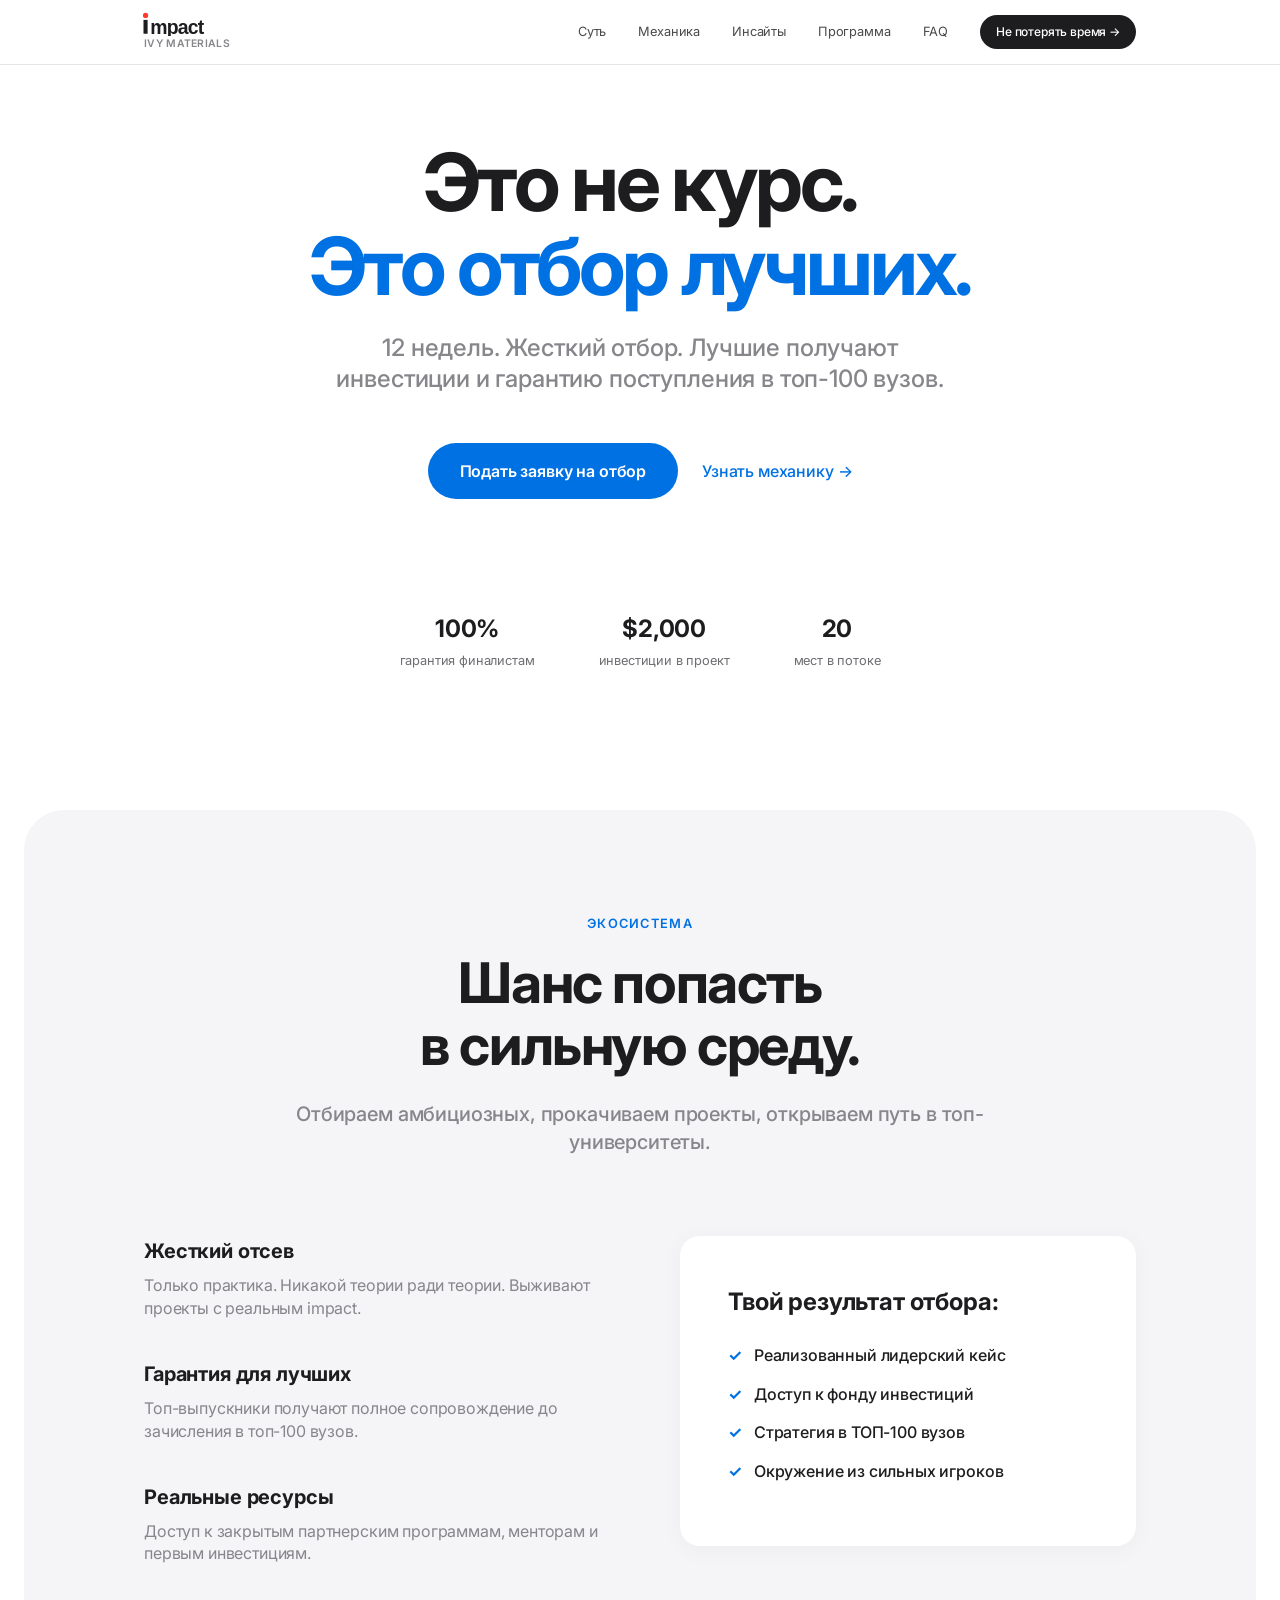
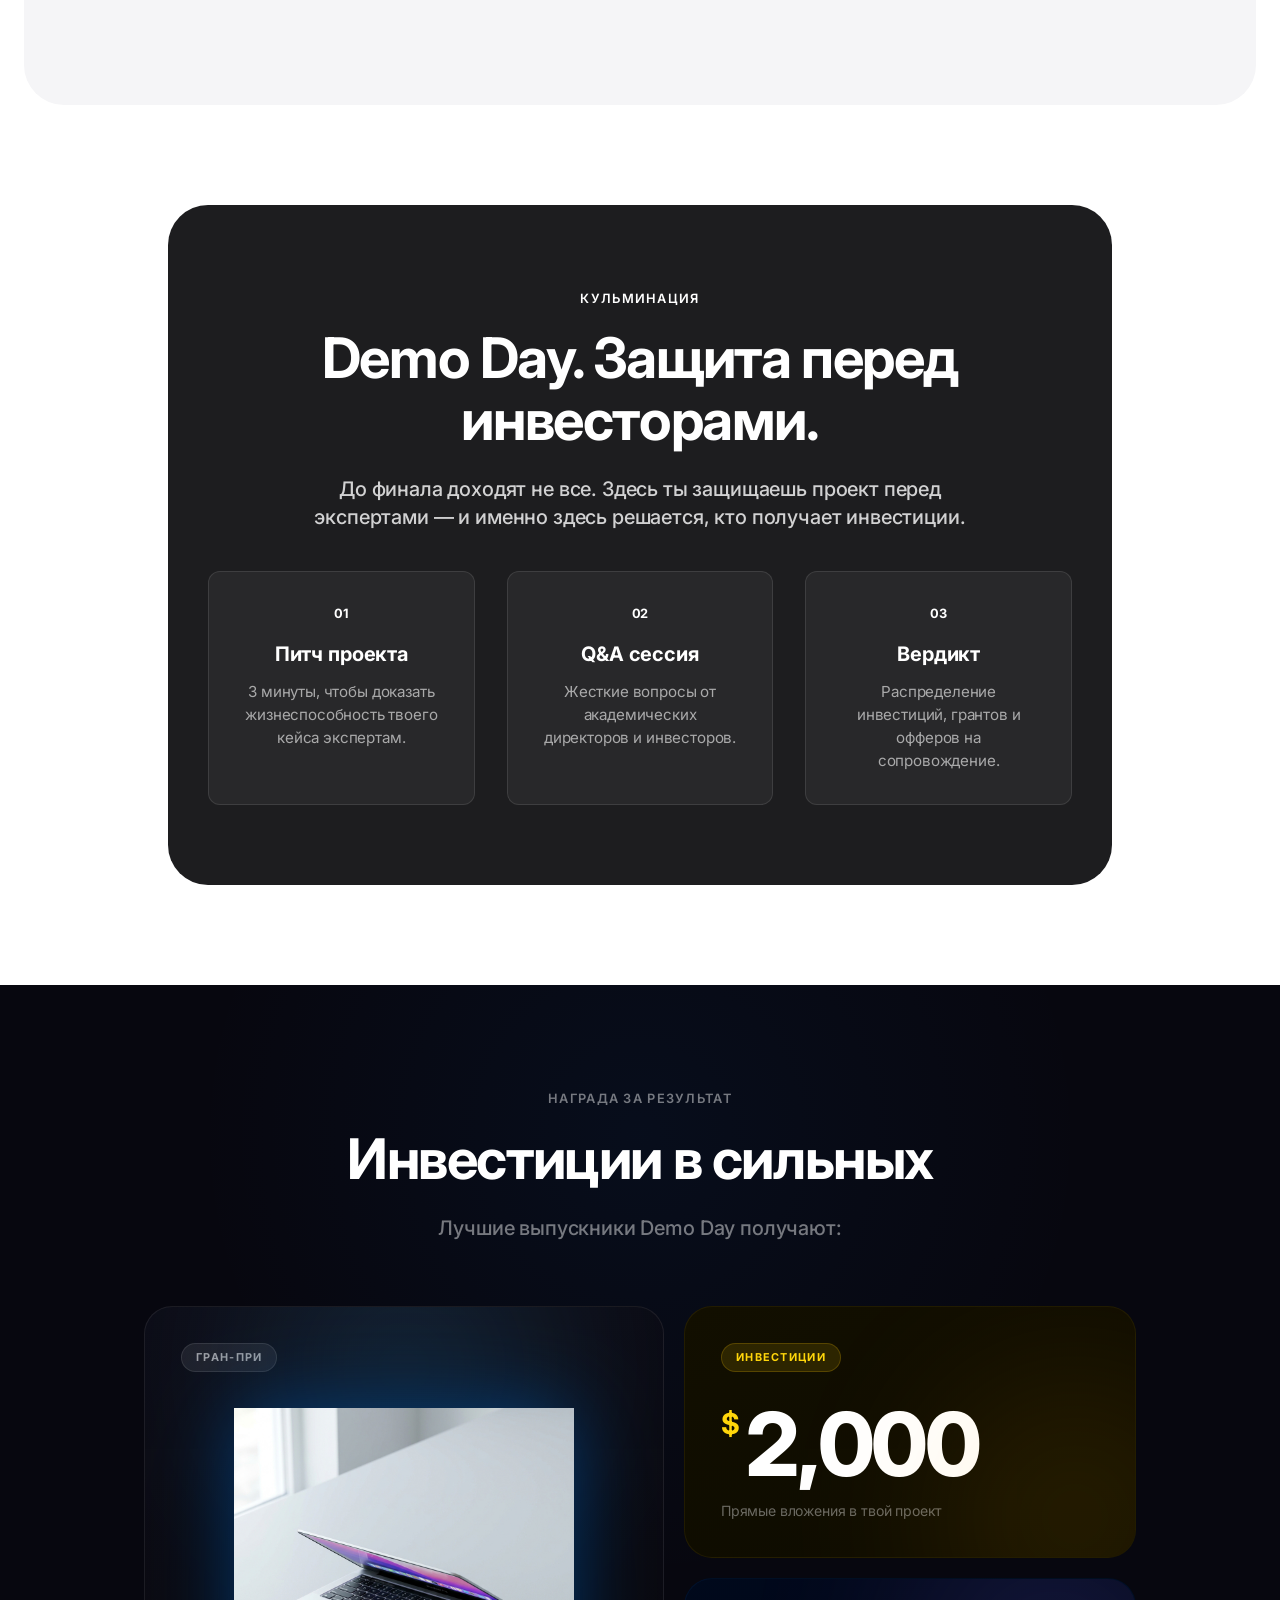
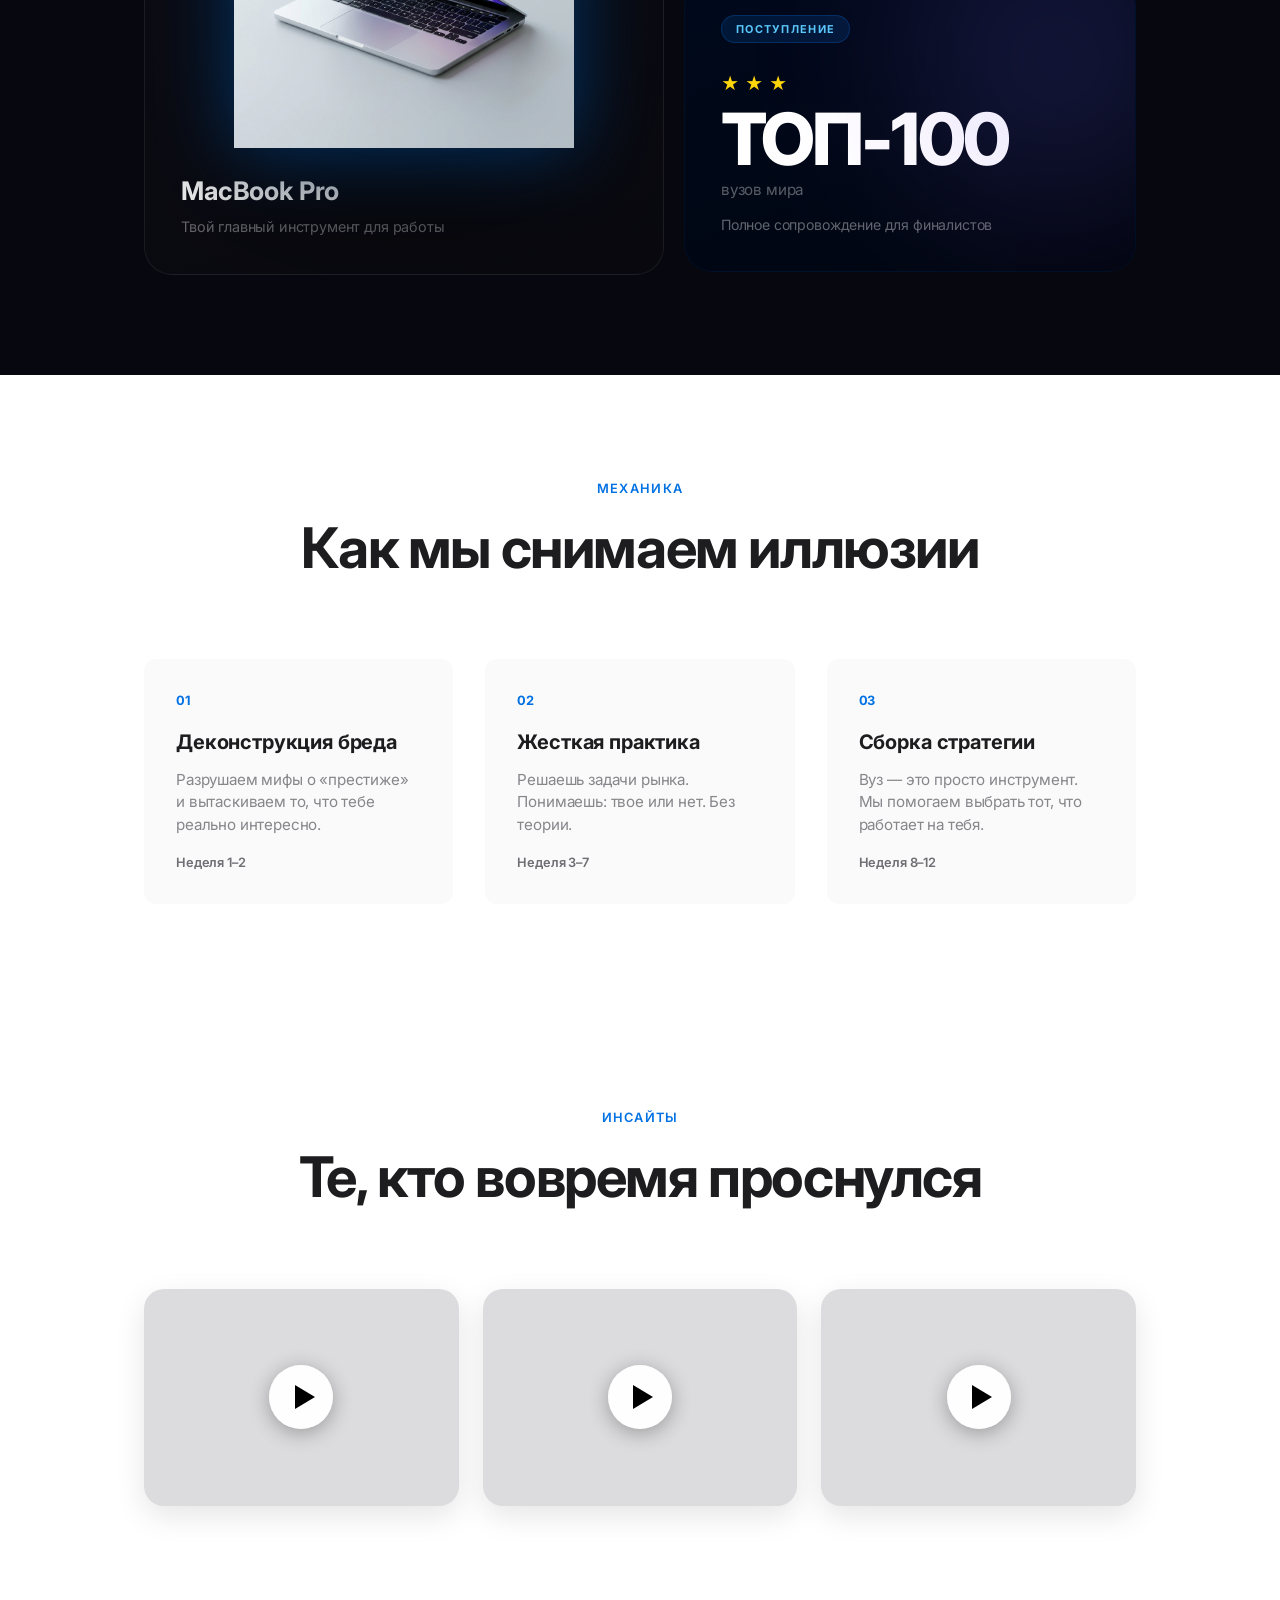
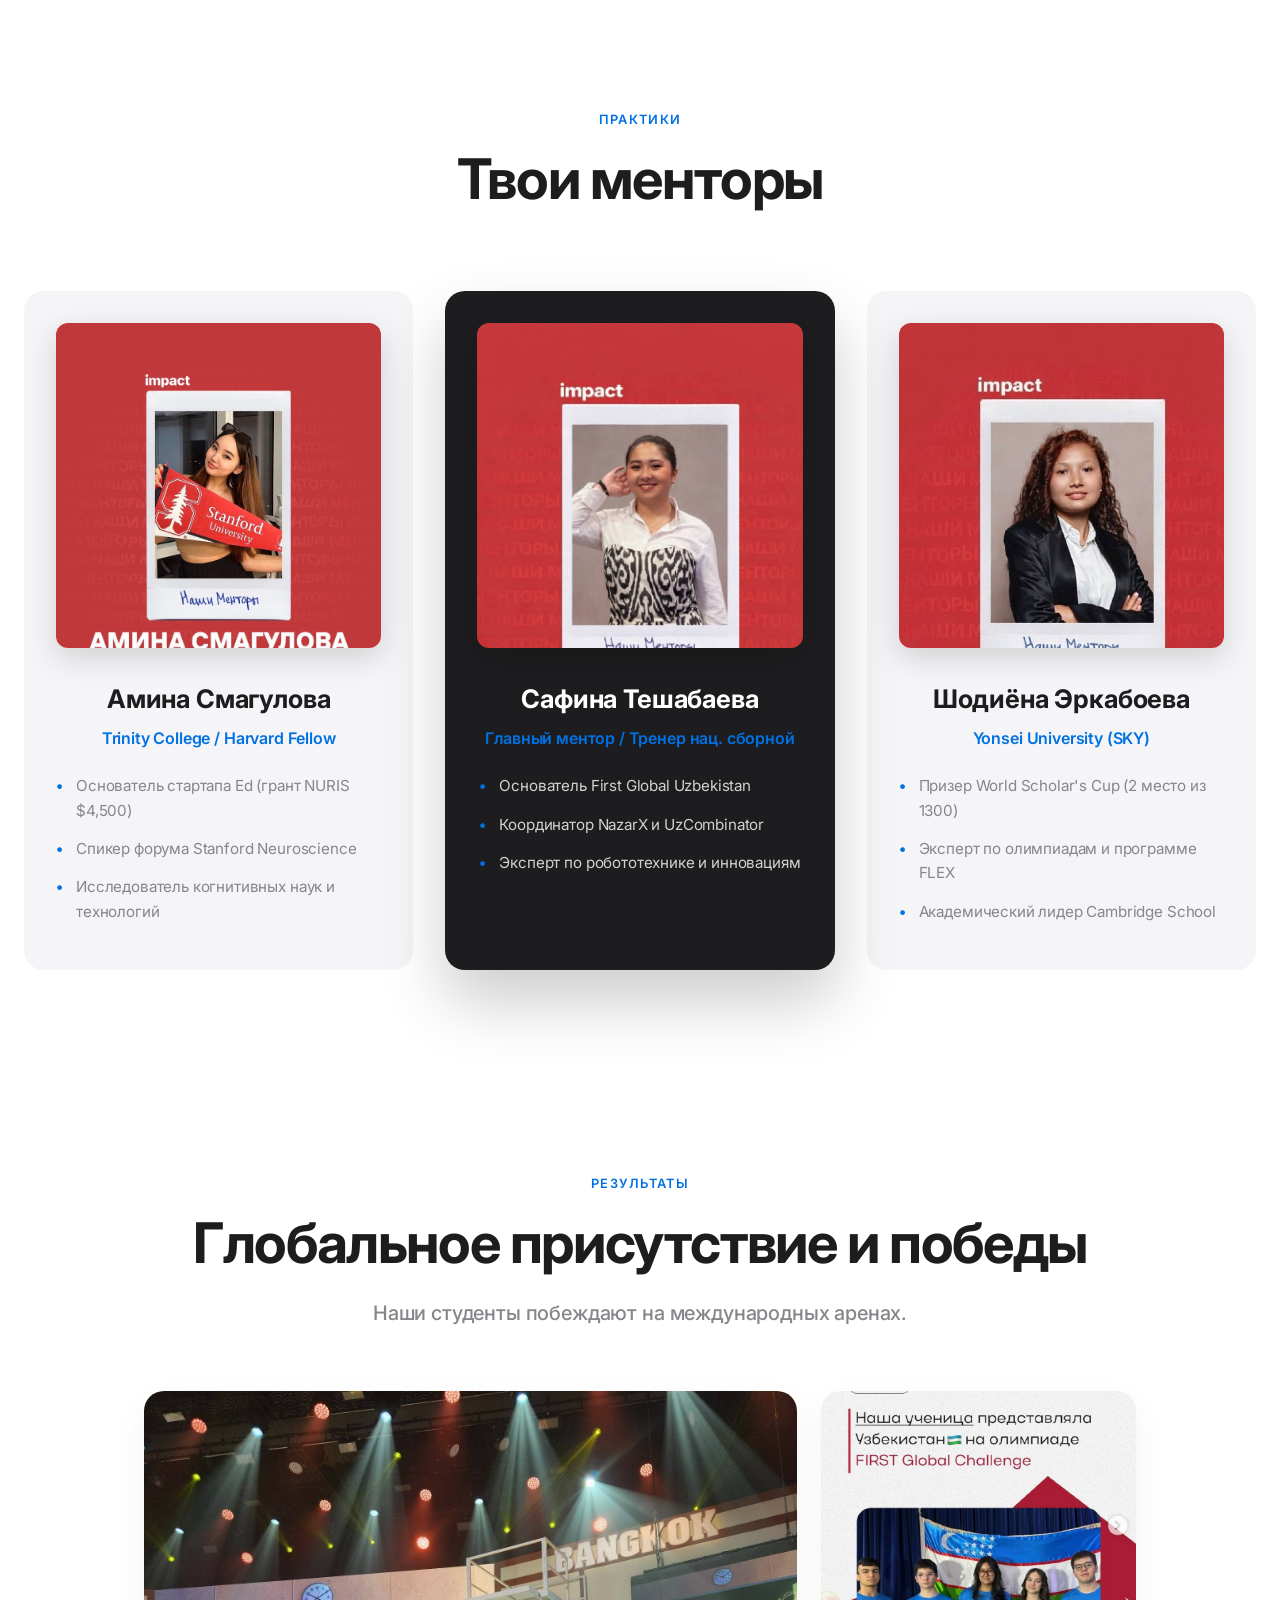
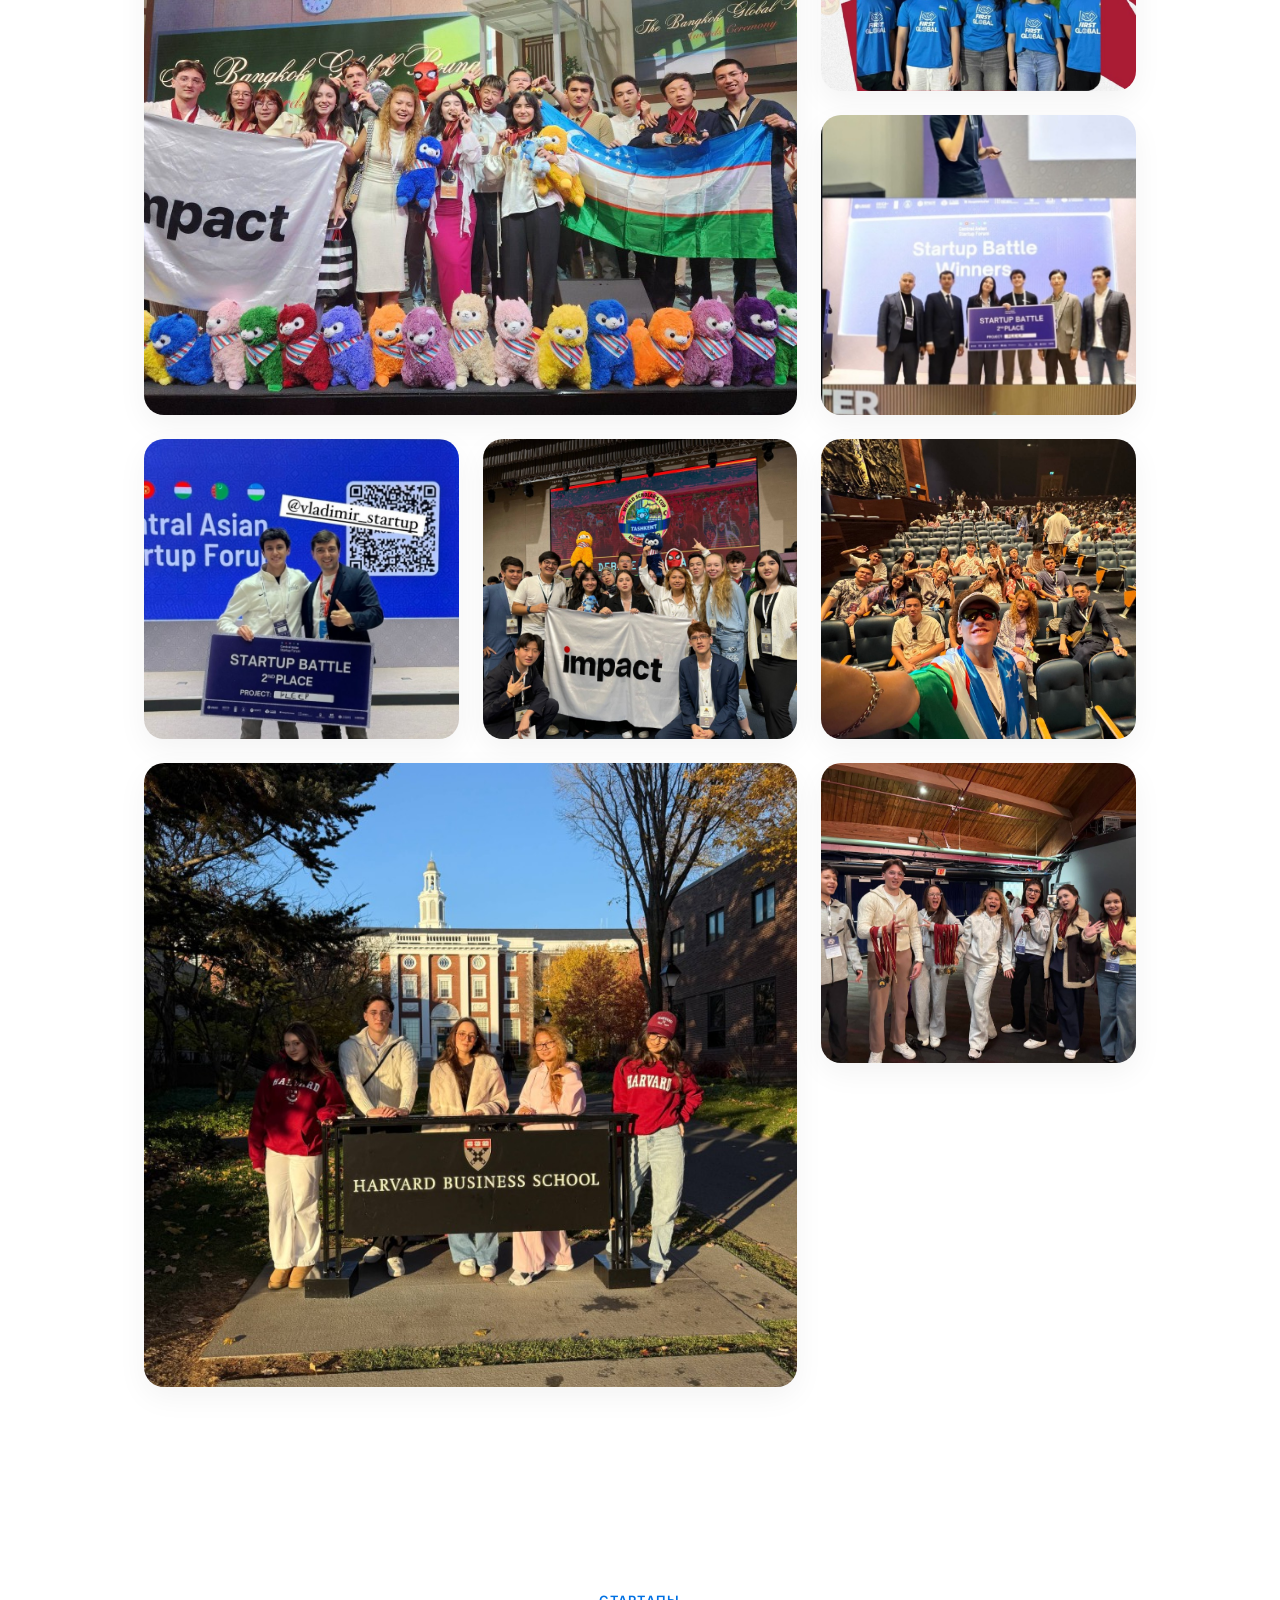
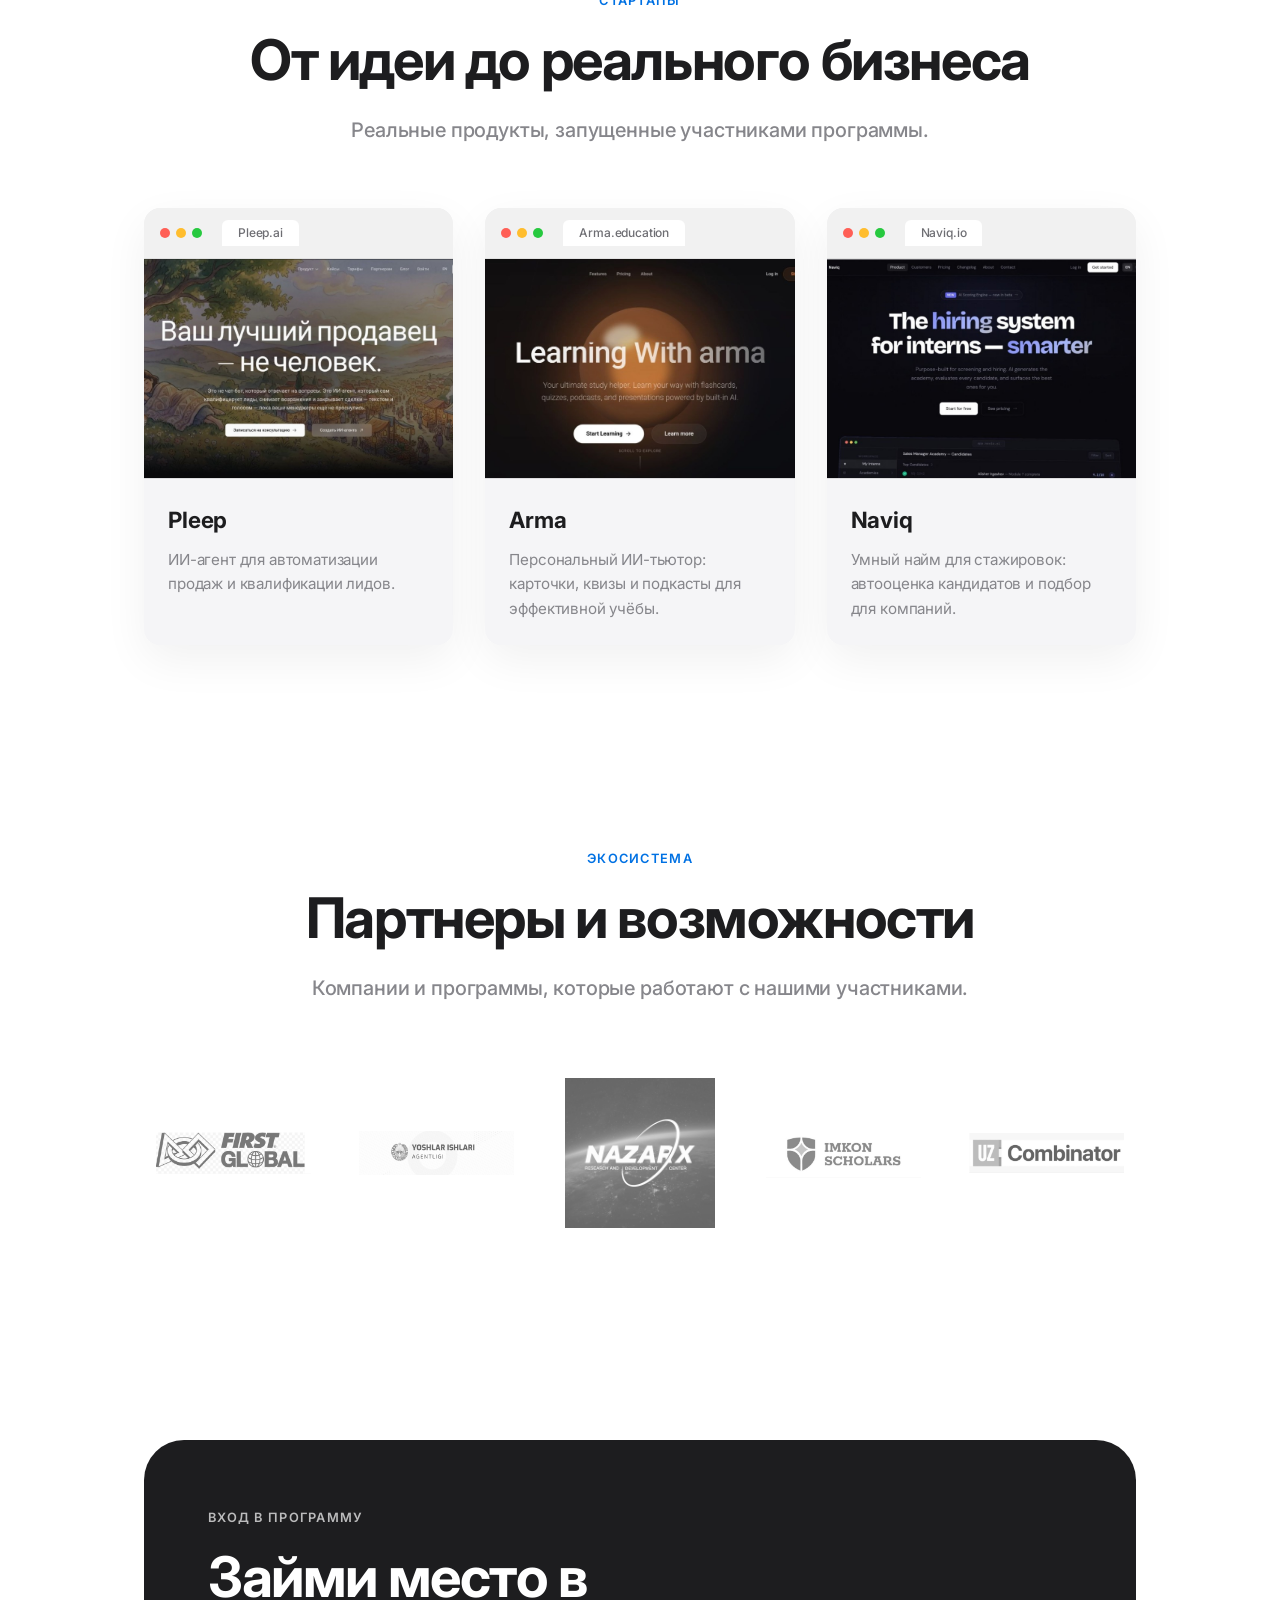
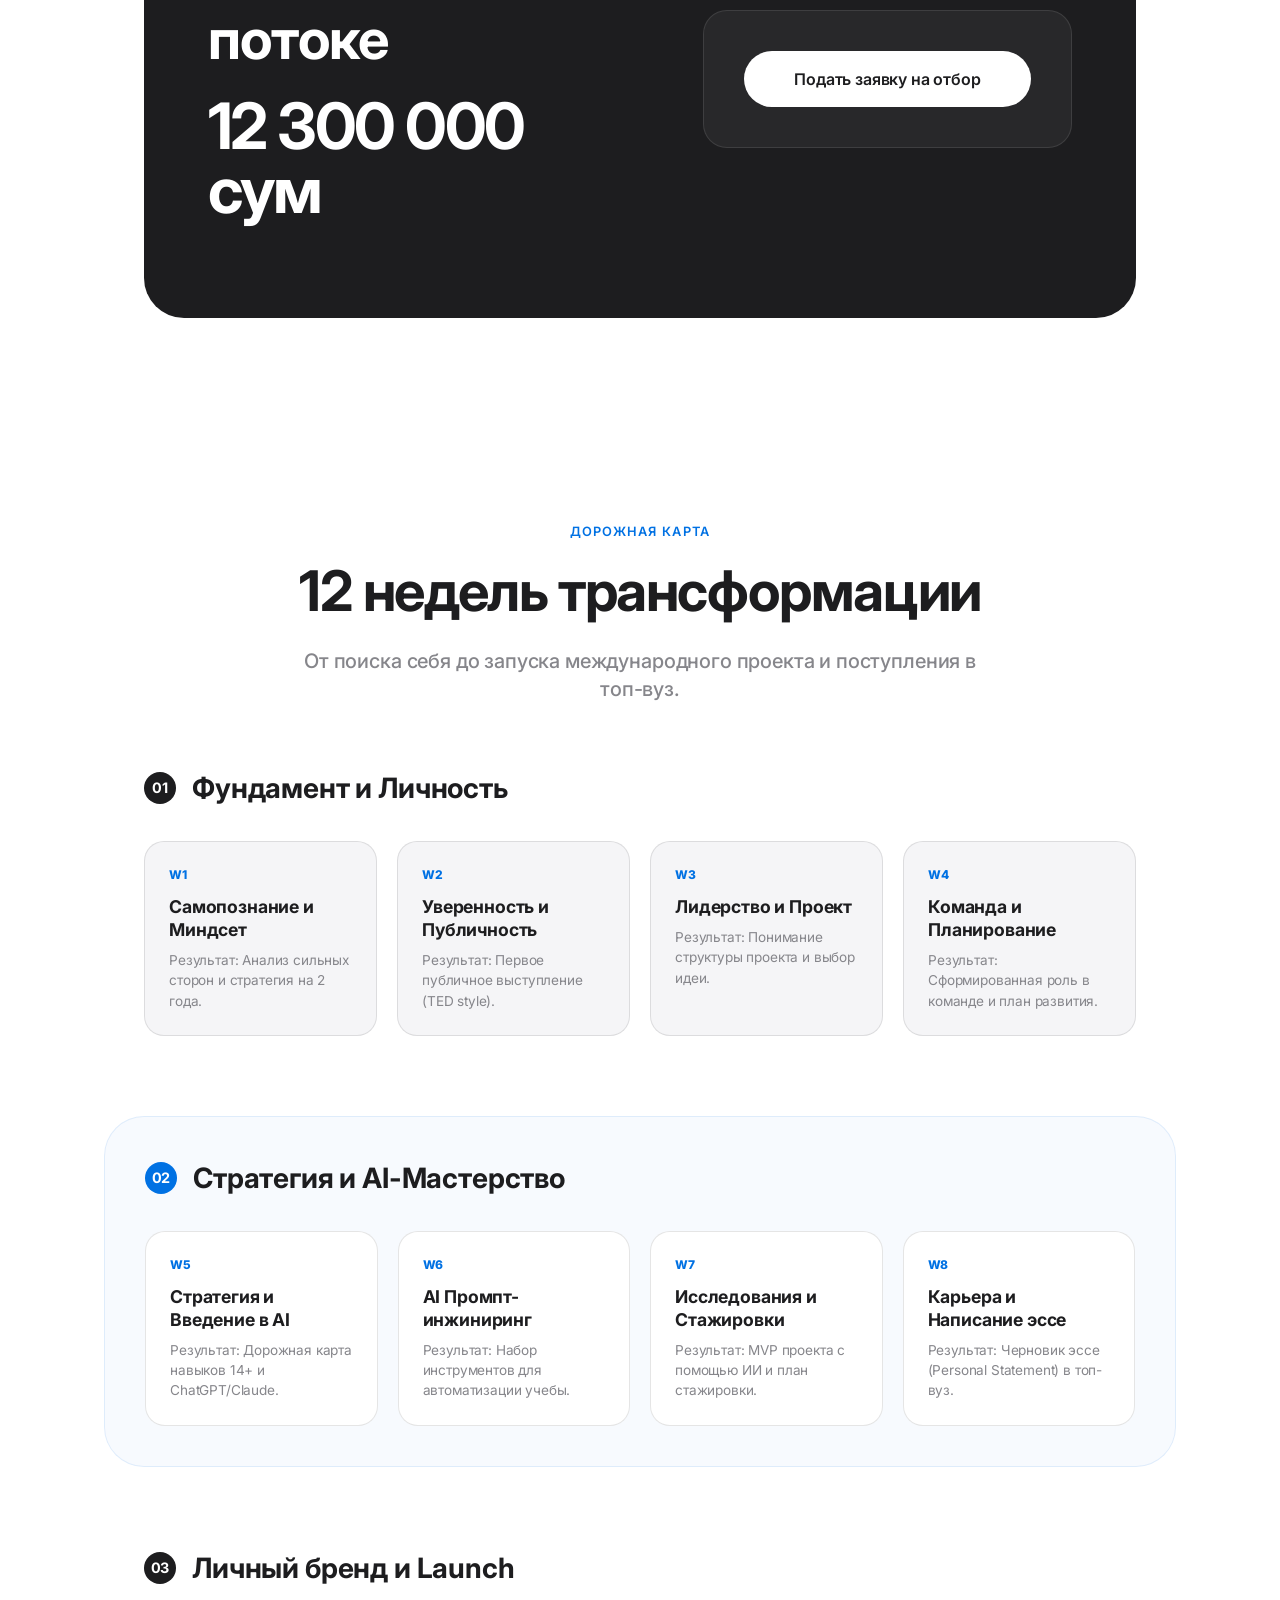
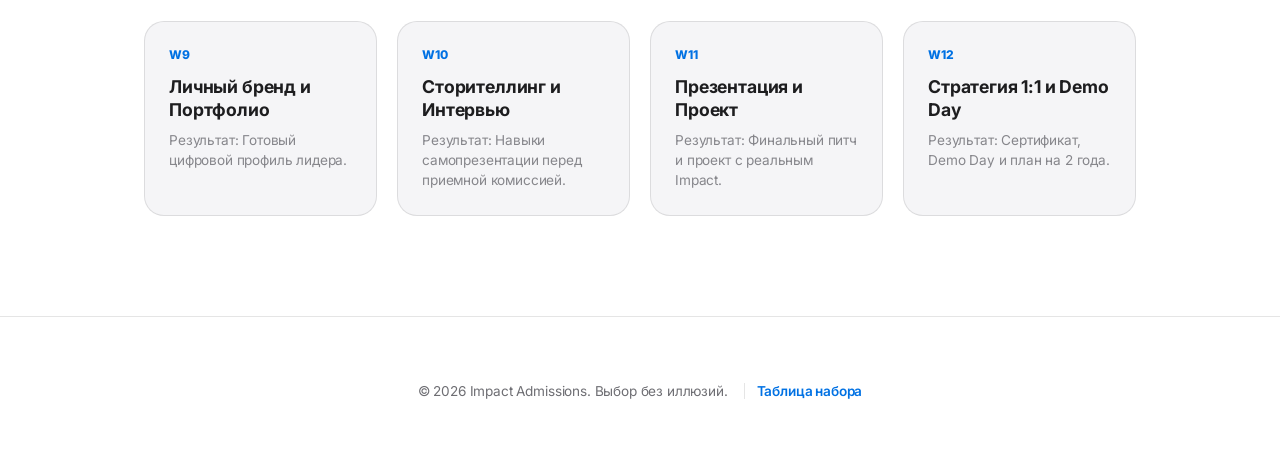
==== ivy-materials/index.html @ 3e3fb6e5 "Update index.html" ====
<!DOCTYPE html>
<html lang="ru">
<head>
  <meta charset="UTF-8" />
  <meta name="viewport" content="width=device-width, initial-scale=1.0" />

  <!-- SEO -->
  <title>Ivy Materials — Хватит терять 4 года жизни на обучение вслепую</title>
  <meta name="description" content="Система для подростков. Реальная рутина профессий, практика и навыки выживания в мире с AI. Не совершай фатальную ошибку при поступлении." />
  <meta name="keywords" content="выбор профессии, профориентация, AI для подростков, осознанность" />

  <!-- Open Graph -->
  <meta property="og:title" content="Ivy Materials — Хватит терять 4 года жизни" />
  <meta property="og:description" content="4 года впустую на нелюбимом факультете или 12 недель, чтобы протрезветь?" />
  <meta property="og:type" content="website" />

  <!-- Fonts -->
  <link rel="preconnect" href="https://fonts.googleapis.com" />
  <link rel="preconnect" href="https://fonts.gstatic.com" crossorigin />
  <link href="https://fonts.googleapis.com/css2?family=Inter:wght@300;400;500;600;700;800;900&display=swap" rel="stylesheet" />

  <!-- Styles -->
  <link rel="stylesheet" href="styles.css" />
</head>
<body>

  <!-- NAVBAR -->
  <header class="navbar" id="navbar">
    <div class="container">
      <a href="#hero" class="nav-logo" id="nav-logo">
        <div class="logo-wrapper">
          <img src="logo.svg" alt="Impact Logo" class="logo-img">
          <span class="logo-subtext">Ivy Materials</span>
        </div>
      </a>

      <nav class="nav-links" id="nav-links">
        <a href="#solution">Суть</a>
        <a href="#process">Механика</a>
        <a href="#cases">Инсайты</a>
        <a href="#program">Программа</a>
        <a href="#faq">FAQ</a>
        <a href="#offer" class="nav-cta" id="nav-cta-btn">Не потерять время →</a>
      </nav>

      <button class="nav-hamburger" id="nav-hamburger" aria-label="Меню">
        <span></span>
        <span></span>
        <span></span>
      </button>
    </div>
  </header>

  <main id="main-content">

    <!-- HERO -->
    <section class="hero section" id="hero">
      <div class="container">
        <div class="hero-content">

          <div class="hero-presale-badge presale-only reveal" id="hero-presale-badge">
            Pre-sale открыт до 25 апреля
          </div>

          <h1 class="hero-title reveal reveal-delay-1">
            Это не курс.<br>
            <span class="text-accent">Это отбор лучших.</span>
          </h1>

          <p class="hero-subtitle reveal reveal-delay-2">
            12 недель. Жесткий отбор. Лучшие получают инвестиции и гарантию поступления в топ-100 вузов.
          </p>

          <div class="hero-timer presale-only reveal reveal-delay-3" id="hero-timer">
            <div class="timer" id="countdown-hero">
              <div class="timer-unit">
                <span class="timer-value" id="hero-days">00</span>
                <span class="timer-label">Дней</span>
              </div>
              <div class="timer-unit">
                <span class="timer-value" id="hero-hours">00</span>
                <span class="timer-label">Часов</span>
              </div>
              <div class="timer-unit">
                <span class="timer-value" id="hero-minutes">00</span>
                <span class="timer-label">Минут</span>
              </div>
              <div class="timer-unit">
                <span class="timer-value" id="hero-seconds">00</span>
                <span class="timer-label">Секунд</span>
              </div>
            </div>
          </div>

          <div class="hero-cta-group reveal reveal-delay-4">
            <a href="#offer" class="btn-primary" id="hero-cta-primary">
              Подать заявку на отбор
            </a>
            <a href="#process" class="btn-secondary" id="hero-cta-secondary">
              Узнать механику →
            </a>
          </div>

          <div class="hero-stats reveal reveal-delay-5">
            <div class="hero-stat">
              <div class="hero-stat-value">100%</div>
              <div class="hero-stat-label">гарантия финалистам</div>
            </div>
            <div class="hero-stat">
              <div class="hero-stat-value">$2,000</div>
              <div class="hero-stat-label">инвестиции в проект</div>
            </div>
            <div class="hero-stat">
              <div class="hero-stat-value">20</div>
              <div class="hero-stat-label">мест в потоке</div>
            </div>
          </div>

        </div>
      </div>
    </section>

    <!-- SOLUTION -->
    <section class="solution section" id="solution">
      <div class="container">
        <div class="text-center reveal">
          <div class="section-badge">Экосистема</div>
          <h2 class="section-title">
            Шанс попасть<br>в сильную среду.
          </h2>
          <p class="section-subtitle centered">
            Отбираем амбициозных, прокачиваем проекты, открываем путь в топ-университеты.
          </p>
        </div>

        <div class="solution-grid">
          <div class="solution-features">
            <div class="solution-feature reveal reveal-delay-1">
              <h4>Жесткий отсев</h4>
              <p>Только практика. Никакой теории ради теории. Выживают проекты с реальным impact.</p>
            </div>
            <div class="solution-feature reveal reveal-delay-2">
              <h4>Гарантия для лучших</h4>
              <p>Топ-выпускники получают полное сопровождение до зачисления в топ-100 вузов.</p>
            </div>
            <div class="solution-feature reveal reveal-delay-3">
              <h4>Реальные ресурсы</h4>
              <p>Доступ к закрытым партнерским программам, менторам и первым инвестициям.</p>
            </div>
          </div>

          <div class="solution-visual reveal">
            <div class="solution-card">
              <h3>Твой результат отбора:</h3>
              <ul class="solution-checklist">
                <li><span class="check-icon">✓</span> Реализованный лидерский кейс</li>
                <li><span class="check-icon">✓</span> Доступ к фонду инвестиций</li>
                <li><span class="check-icon">✓</span> Стратегия в ТОП-100 вузов</li>
                <li><span class="check-icon">✓</span> Окружение из сильных игроков</li>
              </ul>
            </div>
          </div>
        </div>
      </div>
    </section>

    <!-- DEMO DAY -->
    <section class="demoday section" id="process">
      <div class="container">
        <div class="demoday-card reveal">
          <div class="section-badge" style="color: #fff;">Кульминация</div>
          <h2 class="section-title" style="color: #fff;">Demo Day. Защита перед инвесторами.</h2>
          <p class="section-subtitle centered" style="color: rgba(255,255,255,0.8); margin-bottom: 40px;">
            До финала доходят не все. Здесь ты защищаешь проект перед экспертами — и именно здесь решается, кто получает инвестиции.
          </p>
          <div class="process-timeline" style="margin-top: 0; background: none;">
            <div class="process-step" style="background: rgba(255,255,255,0.05); border: 1px solid rgba(255,255,255,0.1);">
              <div class="process-step-number" style="color: #fff;">01</div>
              <h4 style="color: #fff;">Питч проекта</h4>
              <p style="color: rgba(255,255,255,0.6);">3 минуты, чтобы доказать жизнеспособность твоего кейса экспертам.</p>
            </div>
            <div class="process-step" style="background: rgba(255,255,255,0.05); border: 1px solid rgba(255,255,255,0.1);">
              <div class="process-step-number" style="color: #fff;">02</div>
              <h4 style="color: #fff;">Q&A сессия</h4>
              <p style="color: rgba(255,255,255,0.6);">Жесткие вопросы от академических директоров и инвесторов.</p>
            </div>
            <div class="process-step" style="background: rgba(255,255,255,0.05); border: 1px solid rgba(255,255,255,0.1);">
              <div class="process-step-number" style="color: #fff;">03</div>
              <h4 style="color: #fff;">Вердикт</h4>
              <p style="color: rgba(255,255,255,0.6);">Распределение инвестиций, грантов и офферов на сопровождение.</p>
            </div>
          </div>
        </div>
      </div>
    </section>

    <!-- PRIZES -->
    <section class="prizes section" id="prizes">
      <div class="container">
        <div class="text-center reveal">
          <div class="section-badge">Награда за результат</div>
          <h2 class="section-title prizes-title">Инвестиции в сильных</h2>
          <p class="section-subtitle centered prizes-sub">
            Лучшие выпускники Demo Day получают:
          </p>
        </div>

        <div class="prizes-grid-new">

          <!-- MacBook — Featured -->
          <div class="prize-card-new prize-macbook reveal reveal-delay-1">
            <div class="prize-glow-orb"></div>
            <div class="prize-badge">Гран-при</div>
            <div class="prize-visual-new">
              <img src="macbook_prize.png" alt="MacBook Pro" class="macbook-img-new" />
            </div>
            <div class="prize-content-new">
              <h3>MacBook Pro</h3>
              <p>Твой главный инструмент для работы</p>
            </div>
          </div>

          <!-- Right column -->
          <div class="prizes-right-col">

            <!-- Money -->
            <div class="prize-card-new prize-money reveal reveal-delay-2">
              <div class="prize-glow-orb orb-gold"></div>
              <div class="prize-badge badge-gold">Инвестиции</div>
              <div class="prize-amount-display">
                <span class="currency">$</span>
                <span class="amount-counter" data-target="2000">0</span>
              </div>
              <p class="prize-money-desc">Прямые вложения в твой проект</p>
            </div>

            <!-- University -->
            <div class="prize-card-new prize-uni reveal reveal-delay-3">
              <div class="prize-glow-orb orb-blue"></div>
              <div class="prize-badge badge-blue">Поступление</div>
              <div class="prize-uni-display">
                <div class="prize-uni-stars">
                  <span>★</span><span>★</span><span>★</span>
                </div>
                <div class="prize-uni-text">ТОП-100</div>
                <div class="prize-uni-sub">вузов мира</div>
              </div>
              <p class="prize-uni-desc">Полное сопровождение для финалистов</p>
            </div>

          </div>
        </div>
      </div>
    </section>

    <!-- PROCESS -->
    <section class="process section" id="process">
      <div class="container">
        <div class="text-center reveal">
          <div class="section-badge">Механика</div>
          <h2 class="section-title">Как мы снимаем иллюзии</h2>
        </div>

        <div class="process-timeline">
          <div class="process-step reveal reveal-delay-1">
            <div class="process-step-number">01</div>
            <h4>Деконструкция бреда</h4>
            <p>Разрушаем мифы о «престиже» и вытаскиваем то, что тебе реально интересно.</p>
            <span class="step-duration">Неделя 1–2</span>
          </div>
          <div class="process-step reveal reveal-delay-2">
            <div class="process-step-number">02</div>
            <h4>Жесткая практика</h4>
            <p>Решаешь задачи рынка. Понимаешь: твое или нет. Без теории.</p>
            <span class="step-duration">Неделя 3–7</span>
          </div>
          <div class="process-step reveal reveal-delay-3">
            <div class="process-step-number">03</div>
            <h4>Сборка стратегии</h4>
            <p>Вуз — это просто инструмент. Мы помогаем выбрать тот, что работает на тебя.</p>
            <span class="step-duration">Неделя 8–12</span>
          </div>
        </div>
      </div>
    </section>

    <!-- CASES -->
    <section class="cases section" id="cases">
      <div class="container">
        <div class="text-center reveal">
          <div class="section-badge">Инсайты</div>
          <h2 class="section-title">Те, кто вовремя проснулся</h2>
        </div>

        <div class="cases-grid">
          <a href="https://youtu.be/IWG8bTMKyn0" target="_blank" data-video-id="IWG8bTMKyn0" class="case-card reveal reveal-delay-1 video-card-link" style="background-image: url('https://img.youtube.com/vi/IWG8bTMKyn0/maxresdefault.jpg');">
            <div class="video-overlay"><div class="play-button"></div></div>
          </a>
          <a href="https://youtu.be/FB0Jwmdm7ZY" target="_blank" data-video-id="FB0Jwmdm7ZY" class="case-card reveal reveal-delay-2 video-card-link" style="background-image: url('https://img.youtube.com/vi/FB0Jwmdm7ZY/maxresdefault.jpg');">
            <div class="video-overlay"><div class="play-button"></div></div>
          </a>
          <a href="https://youtu.be/Hj7SOU2GYpI" target="_blank" data-video-id="Hj7SOU2GYpI" class="case-card reveal reveal-delay-3 video-card-link" style="background-image: url('https://img.youtube.com/vi/Hj7SOU2GYpI/maxresdefault.jpg');">
            <div class="video-overlay"><div class="play-button"></div></div>
          </a>
        </div>
      </div>
    </section>

    <!-- MENTORS -->
    <section class="trust section" id="trust">
      <div class="container">
        <div class="text-center reveal">
          <div class="section-badge">Практики</div>
          <h2 class="section-title">Твои менторы</h2>
        </div>

        <div class="trust-grid reveal">
          <div class="mentor-card reveal reveal-delay-1">
            <img src="mentor-amina.jpg" alt="Amina Smagulova" class="mentor-photo" />
            <div class="mentor-info">
              <h4>Амина Смагулова</h4>
              <p class="mentor-role">Trinity College / Harvard Fellow</p>
              <ul class="mentor-highlights">
                <li>Основатель стартапа Ed (грант NURIS $4,500)</li>
                <li>Спикер форума Stanford Neuroscience</li>
                <li>Исследователь когнитивных наук и технологий</li>
              </ul>
            </div>
          </div>

          <div class="mentor-card mentor-main reveal reveal-delay-2">
            <img src="mentor-safina.jpg" alt="Safina Teshabayeva" class="mentor-photo" />
            <div class="mentor-info">
              <h4>Сафина Тешабаева</h4>
              <p class="mentor-role">Главный ментор / Тренер нац. сборной</p>
              <ul class="mentor-highlights">
                <li>Основатель First Global Uzbekistan</li>
                <li>Координатор NazarX и UzCombinator</li>
                <li>Эксперт по робототехнике и инновациям</li>
              </ul>
            </div>
          </div>

          <div class="mentor-card reveal reveal-delay-3">
            <img src="mentor-shodiyona.jpg" alt="Shodiyona Erkaboyeva" class="mentor-photo" />
            <div class="mentor-info">
              <h4>Шодиёна Эркабоева</h4>
              <p class="mentor-role">Yonsei University (SKY)</p>
              <ul class="mentor-highlights">
                <li>Призер World Scholar's Cup (2 место из 1300)</li>
                <li>Эксперт по олимпиадам и программе FLEX</li>
                <li>Академический лидер Cambridge School</li>
              </ul>
            </div>
          </div>
        </div>
      </div>
    </section>

    <!-- RESULTS -->
    <section class="results section" id="results">
      <div class="container">
        <div class="text-center reveal">
          <div class="section-badge">Результаты</div>
          <h2 class="section-title">Глобальное присутствие и победы</h2>
          <p class="section-subtitle centered">
            Наши студенты побеждают на международных аренах.
          </p>
        </div>

        <div class="results-grid reveal">
          <div class="result-item large">
            <img src="student-bangkok.jpg" alt="Bangkok Global Round" />
            <div class="result-caption">
              <h4>Global Round, Bangkok</h4>
              <p>Международный финал, Таиланд.</p>
            </div>
          </div>
          <div class="result-item">
            <img src="student-first-global.jpg" alt="FIRST Global Challenge" />
            <div class="result-caption">
              <h4>FIRST Global Challenge</h4>
              <p>Мировая олимпиада, команда Узбекистана.</p>
            </div>
          </div>
          <div class="result-item">
            <img src="student-startup-battle.jpg" alt="Startup Battle Winners" />
            <div class="result-caption">
              <h4>Startup Battle — 2 место</h4>
              <p>Центральноазиатский форум стартапов.</p>
            </div>
          </div>
          <div class="result-item">
            <img src="student-pleep-success.jpg" alt="Pleep Startup" />
            <div class="result-caption">
              <h4>Проект Pleep</h4>
              <p>Защита проекта.</p>
            </div>
          </div>
          <div class="result-item">
            <img src="student-wsc-tashkent.jpg" alt="WSC Tashkent" />
            <div class="result-caption">
              <h4>WSC Tashkent Regional</h4>
              <p>Региональный этап кубка.</p>
            </div>
          </div>
          <div class="result-item">
            <img src="student-global-round.jpg" alt="Global Round" />
            <div class="result-caption">
              <h4>Global Round Atmosphere</h4>
              <p>Мировая арена.</p>
            </div>
          </div>
          <div class="result-item large">
            <img src="student-harvard.jpg" alt="Harvard Business School" />
            <div class="result-caption">
              <h4>Harvard Business School</h4>
              <p>Кампус Harvard Business School.</p>
            </div>
          </div>
          <div class="result-item">
            <img src="student-medals.jpg" alt="Awards Ceremony" />
            <div class="result-caption">
              <h4>Церемония награждения</h4>
              <p>Церемония награждения.</p>
            </div>
          </div>
        </div>
      </div>
    </section>

    <!-- PROJECTS -->
    <section class="projects section" id="projects">
      <div class="container">
        <div class="text-center reveal">
          <div class="section-badge">Стартапы</div>
          <h2 class="section-title">От идеи до реального бизнеса</h2>
          <p class="section-subtitle centered">
            Реальные продукты, запущенные участниками программы.
          </p>
        </div>

        <div class="projects-grid reveal">
          <div class="project-card">
            <div class="browser-header">
              <div class="browser-dots"><span></span><span></span><span></span></div>
              <div class="browser-tab">Pleep.ai</div>
            </div>
            <img src="project-pleep.jpg" alt="Pleep AI Sales Agent" class="project-img" />
            <div class="project-info">
              <h4>Pleep</h4>
              <p>ИИ-агент для автоматизации продаж и квалификации лидов.</p>
            </div>
          </div>

          <div class="project-card">
            <div class="browser-header">
              <div class="browser-dots"><span></span><span></span><span></span></div>
              <div class="browser-tab">Arma.education</div>
            </div>
            <img src="project-arma.jpg" alt="Arma AI Study Helper" class="project-img" />
            <div class="project-info">
              <h4>Arma</h4>
              <p>Персональный ИИ-тьютор: карточки, квизы и подкасты для эффективной учёбы.</p>
            </div>
          </div>

          <div class="project-card">
            <div class="browser-header">
              <div class="browser-dots"><span></span><span></span><span></span></div>
              <div class="browser-tab">Naviq.io</div>
            </div>
            <img src="project-naviq.jpg" alt="Naviq AI Hiring System" class="project-img" />
            <div class="project-info">
              <h4>Naviq</h4>
              <p>Умный найм для стажировок: автооценка кандидатов и подбор для компаний.</p>
            </div>
          </div>
        </div>
      </div>
    </section>

    <!-- PARTNERS -->
    <section class="partners section" id="partners">
      <div class="container">
        <div class="text-center reveal">
          <div class="section-badge">Экосистема</div>
          <h2 class="section-title">Партнеры и возможности</h2>
          <p class="section-subtitle centered">
            Компании и программы, которые работают с нашими участниками.
          </p>
        </div>

        <div class="partners-grid reveal">
          <div class="partner-card-logo">
            <img src="partner-first-global.jpg" alt="FIRST Global" />
          </div>
          <div class="partner-card-logo logo-wide">
            <img src="partner-youth-agency.jpg" alt="Yoshlar Ishlari Agentligi" />
          </div>
          <div class="partner-card-logo">
            <img src="partner-nazarx.jpg" alt="NazarX" />
          </div>
          <div class="partner-card-logo">
            <img src="partner-imkon.jpg" alt="Imkon Scholars" />
          </div>
          <div class="partner-card-logo">
            <img src="partner-uz-combinator.jpg" alt="Uz Combinator" />
          </div>
        </div>
      </div>
    </section>

    <!-- OFFER -->
    <section class="offer section" id="offer">
      <div class="container">
        <div class="offer-card reveal">
          <div class="offer-container">
            <div class="offer-main">
              <div class="section-badge" style="color: rgba(255,255,255,0.7); margin-left: 0;">Вход в программу</div>
              <h2 class="section-title" style="color: #fff; text-align: left; margin-bottom: 24px;">Займи место в потоке</h2>

              <div class="offer-price-block">
                <div class="old-price presale-only">12 300 000 сум</div>
                <div class="new-price" id="offer-price-value">9 840 000 сум</div>
              </div>

              <div class="offer-timer-compact presale-only reveal" id="offer-timer">
                <div class="timer-label-small">До повышения цены осталось:</div>
                <div class="timer" id="countdown-offer">
                  <div class="timer-unit">
                    <span class="timer-value" id="offer-days">00</span>
                    <span class="timer-label">Дней</span>
                  </div>
                  <div class="timer-unit">
                    <span class="timer-value" id="offer-hours">00</span>
                    <span class="timer-label">Часов</span>
                  </div>
                  <div class="timer-unit">
                    <span class="timer-value" id="offer-minutes">00</span>
                    <span class="timer-label">Минут</span>
                  </div>
                  <div class="timer-unit">
                    <span class="timer-value" id="offer-seconds">00</span>
                    <span class="timer-label">Секунд</span>
                  </div>
                </div>
              </div>
            </div>

            <div class="offer-actions">
              <div class="offer-bonuses-list presale-only">
                <div class="offer-bonus">✓ Шанс на инвестиции $2,000</div>
                <div class="offer-bonus">✓ Доступ к закрытой экосистеме</div>
                <div class="offer-bonus">✓ Гарантия поступления (для топ-выпускников)</div>
                <div class="offer-bonus">✓ Участие в Demo Day</div>
              </div>

              <div class="offer-footer">
                <div class="offer-spots presale-only">Осталось 8 мест из 20</div>
                <a href="#" class="btn-primary" style="background: #fff; color: #1d1d1f; width: 100%; text-align: center;">Подать заявку на отбор</a>
              </div>
            </div>
          </div>
        </div>
      </div>
    </section>

    <!-- CURRICULUM -->
    <section class="curriculum section" id="curriculum">
      <div class="container">
        <div class="text-center reveal">
          <div class="section-badge">Дорожная карта</div>
          <h2 class="section-title">12 недель трансформации</h2>
          <p class="section-subtitle centered">От поиска себя до запуска международного проекта и поступления в топ-вуз.</p>
        </div>

        <div class="curriculum-phases">
          <div class="curriculum-phase reveal">
            <h3 class="phase-title"><span>01</span> Фундамент и Личность</h3>
            <div class="phase-weeks">
              <div class="week-card">
                <span class="week-num">W1</span>
                <h4>Самопознание и Миндсет</h4>
                <p>Результат: Анализ сильных сторон и стратегия на 2 года.</p>
              </div>
              <div class="week-card">
                <span class="week-num">W2</span>
                <h4>Уверенность и Публичность</h4>
                <p>Результат: Первое публичное выступление (TED style).</p>
              </div>
              <div class="week-card">
                <span class="week-num">W3</span>
                <h4>Лидерство и Проект</h4>
                <p>Результат: Понимание структуры проекта и выбор идеи.</p>
              </div>
              <div class="week-card">
                <span class="week-num">W4</span>
                <h4>Команда и Планирование</h4>
                <p>Результат: Сформированная роль в команде и план развития.</p>
              </div>
            </div>
          </div>

          <div class="curriculum-phase reveal ai-focus">
            <h3 class="phase-title"><span>02</span> Стратегия и AI-Мастерство</h3>
            <div class="phase-weeks">
              <div class="week-card">
                <span class="week-num">W5</span>
                <h4>Стратегия и Введение в AI</h4>
                <p>Результат: Дорожная карта навыков 14+ и ChatGPT/Claude.</p>
              </div>
              <div class="week-card">
                <span class="week-num">W6</span>
                <h4>AI Промпт-инжиниринг</h4>
                <p>Результат: Набор инструментов для автоматизации учебы.</p>
              </div>
              <div class="week-card">
                <span class="week-num">W7</span>
                <h4>Исследования и Стажировки</h4>
                <p>Результат: MVP проекта с помощью ИИ и план стажировки.</p>
              </div>
              <div class="week-card">
                <span class="week-num">W8</span>
                <h4>Карьера и Написание эссе</h4>
                <p>Результат: Черновик эссе (Personal Statement) в топ-вуз.</p>
              </div>
            </div>
          </div>

          <div class="curriculum-phase reveal">
            <h3 class="phase-title"><span>03</span> Личный бренд и Launch</h3>
            <div class="phase-weeks">
              <div class="week-card">
                <span class="week-num">W9</span>
                <h4>Личный бренд и Портфолио</h4>
                <p>Результат: Готовый цифровой профиль лидера.</p>
              </div>
              <div class="week-card">
                <span class="week-num">W10</span>
                <h4>Сторителлинг и Интервью</h4>
                <p>Результат: Навыки самопрезентации перед приемной комиссией.</p>
              </div>
              <div class="week-card">
                <span class="week-num">W11</span>
                <h4>Презентация и Проект</h4>
                <p>Результат: Финальный питч и проект с реальным Impact.</p>
              </div>
              <div class="week-card">
                <span class="week-num">W12</span>
                <h4>Стратегия 1:1 и Demo Day</h4>
                <p>Результат: Сертификат, Demo Day и план на 2 года.</p>
              </div>
            </div>
          </div>
        </div>
      </div>
    </section>

  </main>

  <footer class="footer">
    <div class="container">
      <p>© 2026 Impact Admissions. Выбор без иллюзий. <a href="enrollment.html" class="enrollment-link">Таблица набора</a></p>
    </div>
  </footer>

  <div class="floating-cta presale-only" id="floating-cta">
    <button class="floating-cta-btn" onclick="document.getElementById('offer').scrollIntoView({behavior:'smooth'})">
      Перестать терять время — Pre-sale до 25 апреля
    </button>
  </div>

  <div class="video-modal" id="video-modal">
    <div class="video-modal-overlay" id="video-modal-overlay"></div>
    <div class="video-modal-content">
      <button class="video-modal-close" id="video-modal-close" aria-label="Закрыть">×</button>
      <div class="video-modal-iframe-container" id="video-modal-iframe-container"></div>
    </div>
  </div>

  <script src="script.js" defer></script>
</body>
</html>
---- ivy-materials/styles.css ----
/* ===== FONTS ===== */
@import url('https://fonts.googleapis.com/css2?family=Inter:wght@300;400;500;600;700;800;900&display=swap');

/* ===== CSS VARIABLES (Apple Minimalism) ===== */
:root {
  --bg-primary: #ffffff;
  --bg-secondary: #f5f5f7;
  --bg-tertiary: #fafafa;
  --bg-glass: rgba(255, 255, 255, 0.72);
  
  --text-primary: #1d1d1f;
  --text-secondary: #86868b;
  --text-muted: #6e6e73;
  
  --accent: #0071e3;
  --accent-hover: #0077ed;
  
  --border-subtle: rgba(0, 0, 0, 0.1);
  --border-radius: 12px;
  --border-radius-large: 20px;

  --font-body: 'Inter', -apple-system, BlinkMacSystemFont, 'Segoe UI', Roboto, sans-serif;

  --max-width: 1040px;
  --section-padding: 100px;

  --ease-standard: cubic-bezier(0.28, 0.11, 0.32, 1);
}

/* ===== RESET ===== */
*, *::before, *::after {
  margin: 0;
  padding: 0;
  box-sizing: border-box;
}

html {
  scroll-behavior: smooth;
  font-size: 16px;
  -webkit-font-smoothing: antialiased;
  -moz-osx-font-smoothing: grayscale;
}

body {
  font-family: var(--font-body);
  background: var(--bg-primary);
  color: var(--text-primary);
  line-height: 1.5;
  overflow-x: hidden;
  letter-spacing: -0.01em;
}

img {
  max-width: 100%;
  display: block;
}

a {
  text-decoration: none;
  color: inherit;
  transition: opacity 0.3s;
}

a:hover {
  opacity: 0.8;
}

ul, ol {
  list-style: none;
}

/* ===== UTILITIES ===== */
.container {
  max-width: var(--max-width);
  margin: 0 auto;
  padding: 0 24px;
}

.section {
  padding: var(--section-padding) 0;
  position: relative;
}

.text-accent {
  color: var(--accent);
}

.text-center {
  text-align: center;
}

/* ===== SECTION HEADERS ===== */
.section-badge {
  display: inline-block;
  font-size: 0.8rem;
  font-weight: 600;
  color: var(--accent);
  margin-bottom: 20px;
  text-transform: uppercase;
  letter-spacing: 0.1em;
}

.section-title {
  font-size: clamp(2.5rem, 5vw, 3.5rem);
  font-weight: 700;
  line-height: 1.1;
  margin-bottom: 24px;
  letter-spacing: -0.025em;
  color: var(--text-primary);
}

.section-subtitle {
  font-size: 1.25rem;
  color: var(--text-secondary);
  max-width: 700px;
  line-height: 1.4;
  font-weight: 500;
}

.section-subtitle.centered {
  margin: 0 auto;
}

/* ===== ANIMATIONS ===== */
.reveal {
  opacity: 0;
  transform: translateY(30px);
  transition: opacity 0.8s var(--ease-standard), transform 0.8s var(--ease-standard);
}

.reveal.revealed {
  opacity: 1;
  transform: translateY(0);
}

.reveal-delay-1 { transition-delay: 0.1s; }
.reveal-delay-2 { transition-delay: 0.2s; }
.reveal-delay-3 { transition-delay: 0.3s; }
.reveal-delay-4 { transition-delay: 0.4s; }
.reveal-delay-5 { transition-delay: 0.5s; }

/* ===== NAVBAR ===== */
.navbar {
  position: fixed;
  top: 0;
  left: 0;
  right: 0;
  z-index: 1000;
  padding: 12px 0;
  background: var(--bg-glass);
  backdrop-filter: saturate(180%) blur(20px);
  -webkit-backdrop-filter: saturate(180%) blur(20px);
  border-bottom: 1px solid var(--border-subtle);
  transition: all 0.3s ease;
}

.navbar .container {
  display: flex;
  align-items: center;
  justify-content: space-between;
}

.nav-logo {
  display: flex;
  align-items: center;
  transition: transform 0.3s ease;
}

.nav-logo:hover {
  transform: scale(1.02);
  opacity: 1;
}

.logo-wrapper {
  display: flex;
  flex-direction: column;
  align-items: flex-start;
  gap: 0px;
}

.logo-img {
  height: 24px;
  width: auto;
  display: block;
  margin-left: -2px;
}

.logo-subtext {
  font-size: 0.65rem;
  font-weight: 600;
  letter-spacing: 0.03em;
  color: var(--text-secondary);
  text-transform: uppercase;
}

.nav-links {
  display: flex;
  align-items: center;
  gap: 32px;
}

.nav-links a {
  font-size: 0.8rem;
  font-weight: 400;
  color: var(--text-primary);
  opacity: 0.8;
  transition: opacity 0.2s;
}

.nav-links a:hover {
  opacity: 1;
}

.nav-cta {
  padding: 8px 16px !important;
  background: var(--text-primary) !important;
  color: #fff !important;
  border-radius: 980px;
  font-weight: 500 !important;
  font-size: 0.75rem !important;
  opacity: 1 !important;
}

.nav-cta:hover {
  background: #333 !important;
}

.nav-hamburger {
  display: none;
  flex-direction: column;
  gap: 5px;
  cursor: pointer;
  z-index: 1001;
}

.nav-hamburger span {
  width: 20px;
  height: 2px;
  background: var(--text-primary);
  transition: all 0.3s;
}

/* ===== HERO SECTION ===== */
.hero {
  min-height: 90vh;
  display: flex;
  align-items: center;
  padding-top: 100px;
  text-align: center;
  background: #fff;
}

.hero-bg {
  display: none;
}

.hero-content {
  max-width: 800px;
  margin: 0 auto;
}

.hero-presale-badge {
  display: inline-block;
  font-size: 0.8rem;
  font-weight: 600;
  color: var(--accent);
  margin-bottom: 24px;
}

.hero-title {
  font-size: clamp(3rem, 8vw, 5rem);
  font-weight: 700;
  letter-spacing: -0.04em;
  line-height: 1.05;
  margin-bottom: 24px;
}

.hero-subtitle {
  font-size: clamp(1.25rem, 2vw, 1.5rem);
  color: var(--text-secondary);
  max-width: 650px;
  margin: 0 auto 48px;
  line-height: 1.3;
  font-weight: 500;
}

.hero-cta-group {
  display: flex;
  align-items: center;
  justify-content: center;
  gap: 24px;
  margin-bottom: 64px;
}

.btn-primary {
  display: inline-block;
  padding: 16px 32px;
  background: var(--accent);
  color: #fff;
  border-radius: 980px;
  font-weight: 600;
  font-size: 1rem;
  transition: background 0.2s, transform 0.2s;
}

.btn-primary:hover {
  background: var(--accent-hover);
  opacity: 1;
  transform: scale(1.02);
}

.btn-secondary {
  display: inline-block;
  font-size: 1rem;
  color: var(--accent);
  font-weight: 500;
  transition: text-decoration 0.2s;
}

.btn-secondary:hover {
  text-decoration: underline;
  opacity: 1;
}

/* Timer */
.hero-timer {
  margin-bottom: 48px;
}

.timer {
  display: flex;
  justify-content: center;
  gap: 32px;
}

.timer-unit {
  text-align: center;
}

.timer-value {
  display: block;
  font-size: 2.5rem;
  font-weight: 700;
  color: var(--text-primary);
  letter-spacing: -0.02em;
}

.timer-label {
  font-size: 0.75rem;
  text-transform: uppercase;
  color: var(--text-muted);
  font-weight: 600;
  letter-spacing: 0.05em;
}

.timer-separator {
  display: none;
}

/* Hero Stats */
.hero-stats {
  display: flex;
  justify-content: center;
  gap: 64px;
  padding-top: 48px;
}

.hero-stat-value {
  font-size: 1.5rem;
  font-weight: 700;
  margin-bottom: 4px;
}

.hero-stat-label {
  font-size: 0.8rem;
  color: var(--text-muted);
}



/* ===== SOLUTION SECTION ===== */
.solution {
  background: var(--bg-secondary);
  border-radius: 40px;
  margin: 0 24px;
}

.solution-grid {
  display: grid;
  grid-template-columns: 1fr 1fr;
  gap: 80px;
  margin-top: 80px;
}

.solution-feature {
  margin-bottom: 40px;
}

.solution-feature h4 {
  font-size: 1.25rem;
  font-weight: 700;
  margin-bottom: 8px;
}

.solution-feature p {
  color: var(--text-secondary);
  line-height: 1.4;
}

.solution-feature-icon {
  display: none;
}

.solution-card {
  background: #fff;
  padding: 48px;
  border-radius: var(--border-radius-large);
  box-shadow: 0 4px 24px rgba(0,0,0,0.04);
}

.solution-card h3 {
  font-size: 1.5rem;
  margin-bottom: 24px;
  font-weight: 700;
}

.solution-checklist {
  list-style: none;
  padding: 0;
  margin: 0;
}

.solution-checklist li {
  display: flex;
  align-items: flex-start;
  gap: 12px;
  margin-bottom: 16px;
  font-weight: 500;
  line-height: 1.4;
}

.check-icon {
  color: var(--accent);
  font-weight: 700;
}

/* ===== PROCESS SECTION ===== */
.process-timeline {
  display: grid;
  grid-template-columns: repeat(3, 1fr);
  gap: 32px;
  margin-top: 80px;
}

.process-step {
  padding: 32px;
  background: var(--bg-tertiary);
  border-radius: var(--border-radius);
  transition: transform 0.3s;
}

.process-step:hover {
  transform: translateY(-5px);
}

.process-step-number {
  font-size: 0.8rem;
  font-weight: 700;
  color: var(--accent);
  margin-bottom: 16px;
}

.process-step h4 {
  font-size: 1.25rem;
  margin-bottom: 12px;
  font-weight: 700;
}

.process-step p {
  font-size: 0.95rem;
  color: var(--text-secondary);
}

.step-duration {
  display: block;
  margin-top: 16px;
  font-size: 0.8rem;
  font-weight: 600;
  color: var(--text-muted);
}

/* ===== CASES SECTION ===== */
.cases-grid {
  display: grid;
  grid-template-columns: repeat(3, 1fr);
  gap: 24px;
  margin-top: 80px;
}

.case-card {
  background: var(--bg-secondary);
  padding: 40px;
  border-radius: var(--border-radius-large);
}

.case-uni {
  font-size: 0.75rem;
  font-weight: 700;
  color: var(--text-muted);
  text-transform: uppercase;
  margin-bottom: 24px;
}

.case-quote {
  font-size: 1rem;
  font-weight: 400;
  line-height: 1.5;
  margin-bottom: 32px;
}

.case-author-info h5 {
  font-weight: 700;
}

.case-author-info p {
  font-size: 0.85rem;
  color: var(--text-muted);
}

/* Video Gallery Cards */
.video-card-link {
  display: block;
  width: 100%;
  padding-bottom: 56.25%;
  height: 0;
  background-size: cover;
  background-position: center;
  position: relative;
  border-radius: var(--border-radius-large);
  overflow: hidden;
  transition: transform 0.3s cubic-bezier(0.4, 0, 0.2, 1), box-shadow 0.3s ease;
  box-shadow: 0 10px 30px rgba(0,0,0,0.1);
}

.video-card-link:hover {
  transform: translateY(-8px);
  box-shadow: 0 20px 40px rgba(0,0,0,0.2);
}

.video-overlay {
  position: absolute;
  top: 0;
  left: 0;
  width: 100%;
  height: 100%;
  background: rgba(0,0,0,0.1);
  display: flex;
  align-items: center;
  justify-content: center;
  transition: background 0.3s ease;
}

.video-card-link:hover .video-overlay {
  background: rgba(0,0,0,0.3);
}

.play-button {
  width: 64px;
  height: 64px;
  background: rgba(255,255,255,0.95);
  border-radius: 50%;
  position: relative;
  box-shadow: 0 4px 20px rgba(0,0,0,0.3);
  transition: transform 0.3s ease, background 0.3s ease;
  backdrop-filter: blur(4px);
}

.video-card-link:hover .play-button {
  transform: scale(1.1);
  background: #fff;
}

.play-button::after {
  content: '';
  position: absolute;
  top: 50%;
  left: 55%;
  transform: translate(-50%, -50%);
  border-style: solid;
  border-width: 12px 0 12px 20px;
  border-color: transparent transparent transparent #000;
}

/* ===== TRUST SECTION ===== */
.trust .container {
  max-width: 1300px;
}

.trust-grid {
  display: grid;
  grid-template-columns: repeat(3, 1fr);
  gap: 32px;
  margin-top: 80px;
}

.mentor-card {
  display: flex;
  flex-direction: column;
  align-items: center;
  text-align: center;
  background: var(--bg-secondary);
  border-radius: var(--border-radius-large);
  padding: 32px;
  transition: transform 0.3s ease, box-shadow 0.3s ease;
  height: 100%;
}

.mentor-card:hover {
  transform: translateY(-12px);
  box-shadow: 0 24px 48px rgba(0,0,0,0.08);
}

.mentor-main {
  background: var(--text-primary);
  color: #fff;
  transform: scale(1.05);
  box-shadow: 0 32px 64px rgba(0,0,0,0.2);
  z-index: 2;
}

.mentor-main .mentor-role {
  color: var(--accent);
  opacity: 1;
}

.mentor-main .mentor-highlights li {
  color: rgba(255,255,255,0.8);
}

.mentor-photo {
  width: 100%;
  aspect-ratio: 1 / 1;
  object-fit: cover;
  object-position: top;
  border-radius: 12px;
  margin-bottom: 32px;
  box-shadow: 0 10px 30px rgba(0,0,0,0.15);
}

.mentor-info h4 {
  font-size: 1.6rem;
  font-weight: 700;
  margin-bottom: 8px;
}

.mentor-role {
  color: var(--accent);
  font-size: 1rem;
  font-weight: 600;
  margin-bottom: 24px;
}

.mentor-highlights {
  list-style: none;
  padding: 0;
  text-align: left;
  font-size: 0.95rem;
  line-height: 1.6;
}

.mentor-highlights li {
  position: relative;
  padding-left: 20px;
  margin-bottom: 14px;
  color: var(--text-secondary);
}

.mentor-highlights li::before {
  content: "•";
  position: absolute;
  left: 0;
  color: var(--accent);
  font-weight: bold;
}

@media (max-width: 1024px) {
  .trust-grid {
    grid-template-columns: 1fr;
    gap: 32px;
  }
  .mentor-main {
    transform: scale(1);
  }
}

/* ===== OFFER SECTION ===== */
.offer-card {
  max-width: 1000px;
  margin: 0 auto;
  background: var(--text-primary);
  color: #fff;
  padding: 64px;
  border-radius: 40px;
}

.offer-container {
  display: flex;
  align-items: center;
  gap: 64px;
}

.offer-main {
  flex: 1.2;
}

.offer-actions {
  flex: 0.8;
  background: rgba(255,255,255,0.05);
  padding: 40px;
  border-radius: 24px;
  border: 1px solid rgba(255,255,255,0.1);
}

.offer-price-block {
  margin-bottom: 32px;
}

.offer-price-block .old-price {
  font-size: 1.25rem;
  opacity: 0.5;
  text-decoration: line-through;
  margin-bottom: 8px;
}

.offer-price-block .new-price {
  font-size: 4rem;
  font-weight: 700;
  letter-spacing: -0.04em;
  line-height: 1;
}

.timer-label-small {
  font-size: 0.85rem;
  opacity: 0.6;
  margin-bottom: 16px;
  text-transform: uppercase;
  letter-spacing: 0.05em;
}

.offer-timer-compact .timer {
  justify-content: flex-start;
  gap: 24px;
}

.offer-timer-compact .timer-value {
  font-size: 2rem;
  color: #fff;
}

.offer-timer-compact .timer-label {
  color: rgba(255,255,255,0.5);
}

.offer-bonuses-list {
  margin-bottom: 32px;
}

.offer-bonus {
  font-size: 0.95rem;
  margin-bottom: 12px;
  opacity: 0.9;
  display: flex;
  align-items: center;
  gap: 10px;
}

.offer-spots {
  font-size: 0.9rem;
  font-weight: 600;
  color: #ff453a;
  margin-bottom: 16px;
  text-align: center;
}

@media (max-width: 1024px) {
  .offer-container {
    flex-direction: column;
    gap: 40px;
  }
  
  .offer-card {
    padding: 48px 32px;
    text-align: center;
  }
  
  .offer-main {
    width: 100%;
  }

  .offer-price-block .new-price {
    font-size: 3.5rem;
  }

  .offer-timer-compact .timer {
    justify-content: center;
  }

  .offer-actions {
    width: 100%;
    padding: 32px;
  }
}

/* ===== CURRICULUM SECTION ===== */
.curriculum {
  background: var(--bg-primary);
}

.curriculum-phases {
  display: flex;
  flex-direction: column;
  gap: 80px;
  margin-top: 64px;
}

.curriculum-phase {
  position: relative;
}

.phase-title {
  font-size: 1.75rem;
  font-weight: 700;
  margin-bottom: 32px;
  display: flex;
  align-items: center;
  gap: 16px;
  color: var(--text-primary);
}

.phase-title span {
  font-size: 0.9rem;
  background: var(--text-primary);
  color: #fff;
  width: 32px;
  height: 32px;
  display: flex;
  align-items: center;
  justify-content: center;
  border-radius: 50%;
}

.phase-weeks {
  display: grid;
  grid-template-columns: repeat(4, 1fr);
  gap: 20px;
}

.week-card {
  background: var(--bg-secondary);
  padding: 24px;
  border-radius: var(--border-radius-large);
  border: 1px solid var(--border-subtle);
  transition: transform 0.3s var(--ease-standard);
}

.week-card:hover {
  transform: translateY(-5px);
  border-color: var(--accent);
}

.week-num {
  font-size: 0.75rem;
  font-weight: 800;
  color: var(--accent);
  display: block;
  margin-bottom: 12px;
  text-transform: uppercase;
}

.week-card h4 {
  font-size: 1.1rem;
  margin-bottom: 8px;
  font-weight: 700;
  line-height: 1.3;
}

.week-card p {
  font-size: 0.85rem;
  color: var(--text-secondary);
  line-height: 1.5;
}

.curriculum-phase.ai-focus {
  background: rgba(0, 113, 227, 0.03);
  padding: 40px;
  margin: 0 -40px;
  border-radius: 40px;
  border: 1px solid rgba(0, 113, 227, 0.1);
}

.curriculum-phase.ai-focus .phase-title span {
  background: var(--accent);
}

.curriculum-phase.ai-focus .week-card {
  background: #fff;
}

@media (max-width: 1024px) {
  .phase-weeks {
    grid-template-columns: repeat(2, 1fr);
  }
}

@media (max-width: 768px) {
  .phase-weeks {
    grid-template-columns: 1fr;
  }
  
  .curriculum-phase.ai-focus {
    margin: 0;
    padding: 24px;
  }
  
  .phase-title {
    font-size: 1.5rem;
  }
}

/* ===== FINAL CTA ===== */
.final-cta {
  text-align: center;
  padding: 160px 0;
}

/* ===== PRIZES SECTION REDESIGN ===== */
.prizes {
  background: #07070f;
  position: relative;
  overflow: hidden;
}

.prizes::before {
  content: '';
  position: absolute;
  top: -300px;
  left: 50%;
  transform: translateX(-50%);
  width: 900px;
  height: 900px;
  background: radial-gradient(circle, rgba(0,113,227,0.06) 0%, transparent 70%);
  pointer-events: none;
}

.prizes-title { color: #fff !important; }
.prizes-sub   { color: rgba(255,255,255,0.45) !important; }
.prizes .section-badge { color: rgba(255,255,255,0.45); }

.prizes-grid-new {
  display: grid;
  grid-template-columns: 1.15fr 1fr;
  gap: 20px;
  margin-top: 64px;
}

.prizes-right-col {
  display: flex;
  flex-direction: column;
  gap: 20px;
}

.prize-card-new {
  position: relative;
  border-radius: 28px;
  padding: 36px;
  overflow: hidden;
  border: 1px solid rgba(255,255,255,0.07);
  transition: transform 0.45s cubic-bezier(0.4,0,0.2,1),
              border-color 0.45s,
              box-shadow 0.45s;
}

.prize-card-new:hover {
  transform: translateY(-10px);
}

.prize-glow-orb {
  position: absolute;
  width: 320px;
  height: 320px;
  border-radius: 50%;
  filter: blur(90px);
  pointer-events: none;
}

.prize-badge {
  display: inline-block;
  font-size: 0.68rem;
  font-weight: 700;
  text-transform: uppercase;
  letter-spacing: 0.12em;
  padding: 5px 14px;
  border-radius: 980px;
  margin-bottom: 20px;
  background: rgba(255,255,255,0.08);
  color: rgba(255,255,255,0.6);
  border: 1px solid rgba(255,255,255,0.1);
}

/* MacBook card */
.prize-macbook {
  background: linear-gradient(160deg, #0e0e18 0%, #09090f 100%);
  display: flex;
  flex-direction: column;
  align-items: flex-start;
  min-height: 440px;
}

.prize-macbook:hover {
  border-color: rgba(0,113,227,0.35);
  box-shadow: 0 32px 80px rgba(0,113,227,0.12);
}

.prize-macbook .prize-glow-orb {
  top: -100px;
  left: 50%;
  transform: translateX(-50%);
  background: radial-gradient(circle, #0071e3 0%, #5ac8fa 50%, transparent 70%);
  opacity: 0.18;
  animation: orb-pulse-mac 5s ease-in-out infinite;
}

@keyframes orb-pulse-mac {
  0%, 100% { opacity: 0.18; transform: translateX(-50%) scale(1); }
  50%       { opacity: 0.32; transform: translateX(-50%) scale(1.25); }
}

.prize-visual-new {
  flex: 1;
  width: 100%;
  display: flex;
  align-items: center;
  justify-content: center;
  padding: 16px 0 24px;
}

.macbook-img-new {
  width: 100%;
  max-width: 340px;
  filter:
    drop-shadow(0 0 40px rgba(0,113,227,0.45))
    drop-shadow(0 40px 80px rgba(0,0,0,0.7));
  animation: macbook-float 5s ease-in-out infinite;
}

@keyframes macbook-float {
  0%   { transform: translateY(0px) rotate(-0.8deg);
         filter: drop-shadow(0 0 30px rgba(0,113,227,0.35)) drop-shadow(0 40px 80px rgba(0,0,0,0.7)); }
  30%  { transform: translateY(-14px) rotate(0.3deg);
         filter: drop-shadow(0 0 55px rgba(0,113,227,0.6)) drop-shadow(0 55px 100px rgba(0,0,0,0.65)); }
  65%  { transform: translateY(-7px) rotate(0.8deg);
         filter: drop-shadow(0 0 45px rgba(90,200,250,0.45)) drop-shadow(0 48px 90px rgba(0,0,0,0.68)); }
  100% { transform: translateY(0px) rotate(-0.8deg);
         filter: drop-shadow(0 0 30px rgba(0,113,227,0.35)) drop-shadow(0 40px 80px rgba(0,0,0,0.7)); }
}

.prize-content-new h3 {
  font-size: 1.6rem;
  font-weight: 700;
  color: #fff;
  margin-bottom: 6px;
}

.prize-content-new p {
  font-size: 0.9rem;
  color: rgba(255,255,255,0.4);
}

/* Money card */
.prize-money {
  background: linear-gradient(160deg, #120f00 0%, #0d0b00 100%);
  border-color: rgba(255,200,0,0.08);
}

.prize-money:hover {
  border-color: rgba(255,200,0,0.3);
  box-shadow: 0 24px 60px rgba(255,185,0,0.1);
}

.prize-money .orb-gold {
  bottom: -120px;
  right: -100px;
  background: radial-gradient(circle, #ffd60a 0%, #ff9f0a 50%, transparent 70%);
  opacity: 0.12;
  animation: orb-pulse-gold 3.5s ease-in-out infinite;
}

@keyframes orb-pulse-gold {
  0%, 100% { opacity: 0.12; }
  50%       { opacity: 0.25; }
}

.prize-money::after {
  content: '';
  position: absolute;
  inset: 0;
  left: -100%;
  width: 50%;
  background: linear-gradient(90deg, transparent, rgba(255,214,10,0.05), transparent);
  animation: card-shimmer 4s ease-in-out infinite;
}

@keyframes card-shimmer {
  0%       { left: -100%; }
  50%, 100% { left: 160%; }
}

.prize-badge.badge-gold {
  background: rgba(255,200,0,0.12);
  color: #ffd60a;
  border-color: rgba(255,200,0,0.2);
}

.prize-amount-display {
  display: flex;
  align-items: flex-start;
  gap: 4px;
  margin: 8px 0 12px;
  line-height: 1;
}

.prize-amount-display .currency {
  font-size: 1.8rem;
  font-weight: 700;
  color: #ffd60a;
  margin-top: 10px;
}

.amount-counter {
  font-size: 5.5rem;
  font-weight: 800;
  letter-spacing: -0.04em;
  color: #fff;
  font-variant-numeric: tabular-nums;
}

.prize-money-desc {
  font-size: 0.88rem;
  color: rgba(255,255,255,0.38);
}

/* University card */
.prize-uni {
  background: linear-gradient(160deg, #00091c 0%, #00050f 100%);
  border-color: rgba(0,113,227,0.08);
}

.prize-uni:hover {
  border-color: rgba(0,113,227,0.4);
  box-shadow: 0 24px 60px rgba(0,113,227,0.1);
}

.prize-uni .orb-blue {
  top: -80px;
  right: -80px;
  background: radial-gradient(circle, #0071e3 0%, #bf5af2 60%, transparent 70%);
  opacity: 0.18;
  animation: orb-pulse-blue 4s ease-in-out infinite;
}

@keyframes orb-pulse-blue {
  0%, 100% { opacity: 0.18; }
  50%       { opacity: 0.32; }
}

.prize-badge.badge-blue {
  background: rgba(0,113,227,0.15);
  color: #5ac8fa;
  border-color: rgba(0,113,227,0.25);
}

.prize-uni-display {
  margin: 8px 0 12px;
}

.prize-uni-stars {
  font-size: 1.1rem;
  color: #ffd60a;
  letter-spacing: 6px;
  margin-bottom: 6px;
}

.prize-uni-stars span {
  display: inline-block;
  animation: star-twinkle 2s ease-in-out infinite;
}
.prize-uni-stars span:nth-child(2) { animation-delay: 0.35s; }
.prize-uni-stars span:nth-child(3) { animation-delay: 0.7s; }

@keyframes star-twinkle {
  0%, 100% { opacity: 1; transform: scale(1); }
  50%       { opacity: 0.4; transform: scale(0.75); }
}

.prize-uni-text {
  font-size: 4.5rem;
  font-weight: 800;
  letter-spacing: -0.04em;
  color: #fff;
  line-height: 1;
}

.prize-uni-sub {
  font-size: 0.95rem;
  color: rgba(255,255,255,0.35);
  margin-top: 4px;
}

.prize-uni-desc {
  font-size: 0.88rem;
  color: rgba(255,255,255,0.38);
  margin-top: 12px;
}

@media (max-width: 768px) {
  .prizes-grid-new {
    grid-template-columns: 1fr;
  }
  .prize-macbook { min-height: 320px; }
  .amount-counter { font-size: 4.5rem; }
  .prize-uni-text { font-size: 3.5rem; }
}

/* ===== DEMO DAY SECTION ===== */
.demoday-card {
  background: var(--text-primary);
  color: #fff;
  border-radius: 40px;
  padding: 80px 40px;
  text-align: center;
  margin: 0 24px;
}

/* ===== PARTNERS SECTION ===== */
.partners-grid {
  display: grid;
  grid-template-columns: repeat(5, 1fr);
  gap: 24px;
  margin-top: 64px;
  align-items: center;
}

.partner-card-logo {
  background: transparent;
  padding: 12px;
  display: flex;
  align-items: center;
  justify-content: center;
  border: none;
  transition: all 0.4s var(--ease-standard);
  filter: grayscale(100%);
  opacity: 0.6;
}

.partner-card-logo img {
  max-width: 100%;
  max-height: 150px;
  width: auto;
  height: auto;
  object-fit: contain;
  transition: all 0.4s var(--ease-standard);
}

.partner-card-logo.logo-wide img {
  max-height: 255px;
}

.partner-card-logo:hover {
  transform: translateY(-8px);
  filter: grayscale(0%);
  opacity: 1;
  box-shadow: 0 16px 32px rgba(0,0,0,0.06);
}

.partner-card-logo:hover img {
  filter: grayscale(0%);
  opacity: 1;
}

@media (max-width: 1024px) {
  .partners-grid {
    grid-template-columns: repeat(3, 1fr);
  }
}

@media (max-width: 768px) {
  .partners-grid {
    grid-template-columns: repeat(2, 1fr);
    gap: 16px;
  }
  
  .partner-card-logo {
    height: 100px;
    padding: 20px;
  }
}

/* ===== RESULTS SECTION (STUDENT SUCCESS) ===== */
.results-grid {
  display: grid;
  grid-template-columns: repeat(3, 1fr);
  grid-auto-rows: 300px;
  gap: 24px;
  margin-top: 64px;
}

.result-item {
  position: relative;
  overflow: hidden;
  border-radius: var(--border-radius-large);
  box-shadow: 0 10px 30px rgba(0,0,0,0.05);
}

.result-item.large {
  grid-column: span 2;
  grid-row: span 2;
}

.result-item img {
  width: 100%;
  height: 100%;
  object-fit: cover;
  transition: transform 0.6s cubic-bezier(0.4, 0, 0.2, 1);
}

.result-item:hover img {
  transform: scale(1.05);
}

.result-caption {
  position: absolute;
  bottom: 0;
  left: 0;
  width: 100%;
  padding: 32px 24px 24px;
  background: linear-gradient(transparent, rgba(0,0,0,0.8));
  color: #fff;
  opacity: 0;
  transform: translateY(20px);
  transition: opacity 0.4s ease, transform 0.4s ease;
}

.result-item:hover .result-caption {
  opacity: 1;
  transform: translateY(0);
}

.result-caption h4 {
  font-size: 1.25rem;
  font-weight: 700;
  margin-bottom: 4px;
}

.result-caption p {
  font-size: 0.9rem;
  opacity: 0.8;
}

@media (max-width: 1024px) {
  .results-grid {
    grid-template-columns: repeat(2, 1fr);
    grid-auto-rows: 250px;
  }
}

@media (max-width: 768px) {
  .results-grid {
    grid-template-columns: 1fr;
    grid-auto-rows: auto;
  }
  .result-item.large {
    grid-column: span 1;
    grid-row: span 1;
  }
  .result-caption {
    opacity: 1;
    transform: translateY(0);
    background: linear-gradient(transparent, rgba(0,0,0,0.9));
  }
}

/* ===== STUDENT PROJECTS SECTION ===== */
.projects-grid {
  display: grid;
  grid-template-columns: repeat(3, 1fr);
  gap: 32px;
  margin-top: 64px;
}

.project-card {
  background: var(--bg-secondary);
  border-radius: 16px;
  overflow: hidden;
  box-shadow: 0 15px 45px rgba(0,0,0,0.06);
  transition: transform 0.3s ease, box-shadow 0.3s ease;
  display: flex;
  flex-direction: column;
}

.project-card:hover {
  transform: translateY(-8px);
  box-shadow: 0 25px 60px rgba(0,0,0,0.1);
}

.browser-header {
  background: #f1f1f1;
  padding: 12px 16px;
  display: flex;
  align-items: center;
  border-bottom: 1px solid #e1e1e1;
}

.browser-dots {
  display: flex;
  gap: 6px;
}

.browser-dots span {
  width: 10px;
  height: 10px;
  border-radius: 50%;
  background: #ddd;
}

.browser-dots span:nth-child(1) { background: #ff5f56; }
.browser-dots span:nth-child(2) { background: #ffbd2e; }
.browser-dots span:nth-child(3) { background: #27c93f; }

.browser-tab {
  margin-left: 20px;
  background: #fff;
  padding: 4px 16px;
  border-radius: 6px 6px 0 0;
  font-size: 0.75rem;
  font-weight: 500;
  color: var(--text-muted);
}

.project-img {
  width: 100%;
  height: 220px;
  object-fit: cover;
  border-bottom: 1px solid var(--border-subtle);
}

.project-info {
  padding: 24px;
}

.project-info h4 {
  font-size: 1.4rem;
  font-weight: 700;
  margin-bottom: 12px;
}

.project-info p {
  color: var(--text-secondary);
  font-size: 0.95rem;
  line-height: 1.6;
}

@media (max-width: 1024px) {
  .projects-grid {
    grid-template-columns: repeat(2, 1fr);
  }
}

@media (max-width: 768px) {
  .projects-grid {
    grid-template-columns: 1fr;
    gap: 40px;
  }
}

/* ===== VIDEO MODAL ===== */
.video-modal {
  position: fixed;
  top: 0;
  left: 0;
  width: 100%;
  height: 100%;
  z-index: 10000;
  display: flex;
  align-items: center;
  justify-content: center;
  opacity: 0;
  visibility: hidden;
  transition: opacity 0.4s ease, visibility 0.4s ease;
}

.video-modal.active {
  opacity: 1;
  visibility: visible;
}

.video-modal-overlay {
  position: absolute;
  top: 0;
  left: 0;
  width: 100%;
  height: 100%;
  background: rgba(0,0,0,0.85);
  backdrop-filter: blur(8px);
}

.video-modal-content {
  position: relative;
  width: 90%;
  max-width: 1000px;
  z-index: 10001;
  transform: scale(0.9);
  transition: transform 0.4s cubic-bezier(0.4, 0, 0.2, 1);
}

.video-modal.active .video-modal-content {
  transform: scale(1);
}

.video-modal-close {
  position: absolute;
  top: -50px;
  right: 0;
  background: none;
  border: none;
  color: #fff;
  font-size: 40px;
  cursor: pointer;
  line-height: 1;
  opacity: 0.7;
  transition: opacity 0.3s ease;
}

.video-modal-close:hover {
  opacity: 1;
}

.video-modal-iframe-container {
  position: relative;
  padding-bottom: 56.25%;
  height: 0;
  overflow: hidden;
  border-radius: 12px;
  background: #000;
  box-shadow: 0 20px 50px rgba(0,0,0,0.5);
}

.video-modal-iframe-container iframe {
  position: absolute;
  top: 0;
  left: 0;
  width: 100%;
  height: 100%;
  border: 0;
}

/* ===== FOOTER ===== */
.footer {
  padding: 64px 0;
  text-align: center;
  border-top: 1px solid var(--border-subtle);
  color: var(--text-muted);
  font-size: 0.85rem;
}

.enrollment-link {
  color: var(--accent);
  text-decoration: none;
  font-weight: 600;
  margin-left: 12px;
  border-left: 1px solid var(--border-subtle);
  padding-left: 12px;
  transition: opacity 0.2s;
}

.enrollment-link:hover {
  opacity: 0.7;
}

/* ===== MOBILE ===== */
@media (max-width: 768px) {
  :root {
    --section-padding: 64px;
  }
  
  .pain-grid, .solution-grid, .process-timeline, .cases-grid, .trust-grid {
    grid-template-columns: 1fr;
    gap: 40px;
  }

  .partners-grid {
    grid-template-columns: repeat(2, 1fr);
  }
  
  .hero-stats {
    flex-direction: column;
    gap: 24px;
  }
  
  .offer-card {
    padding: 48px 24px;
  }
  
  .offer-bonuses {
    grid-template-columns: 1fr;
  }
}

/* Hide helper */
.hidden { display: none !important; }

/* Floating CTA */
.floating-cta {
  position: fixed;
  bottom: 24px;
  left: 50%;
  transform: translateX(-50%) translateY(100px);
  z-index: 1000;
  transition: transform 0.4s var(--ease-standard);
}

.floating-cta.visible {
  transform: translateX(-50%) translateY(0);
}

.floating-cta-btn {
  background: var(--text-primary);
  color: #fff;
  padding: 12px 24px;
  border-radius: 980px;
  font-weight: 500;
  border: none;
  cursor: pointer;
  box-shadow: 0 8px 32px rgba(0,0,0,0.2);
}
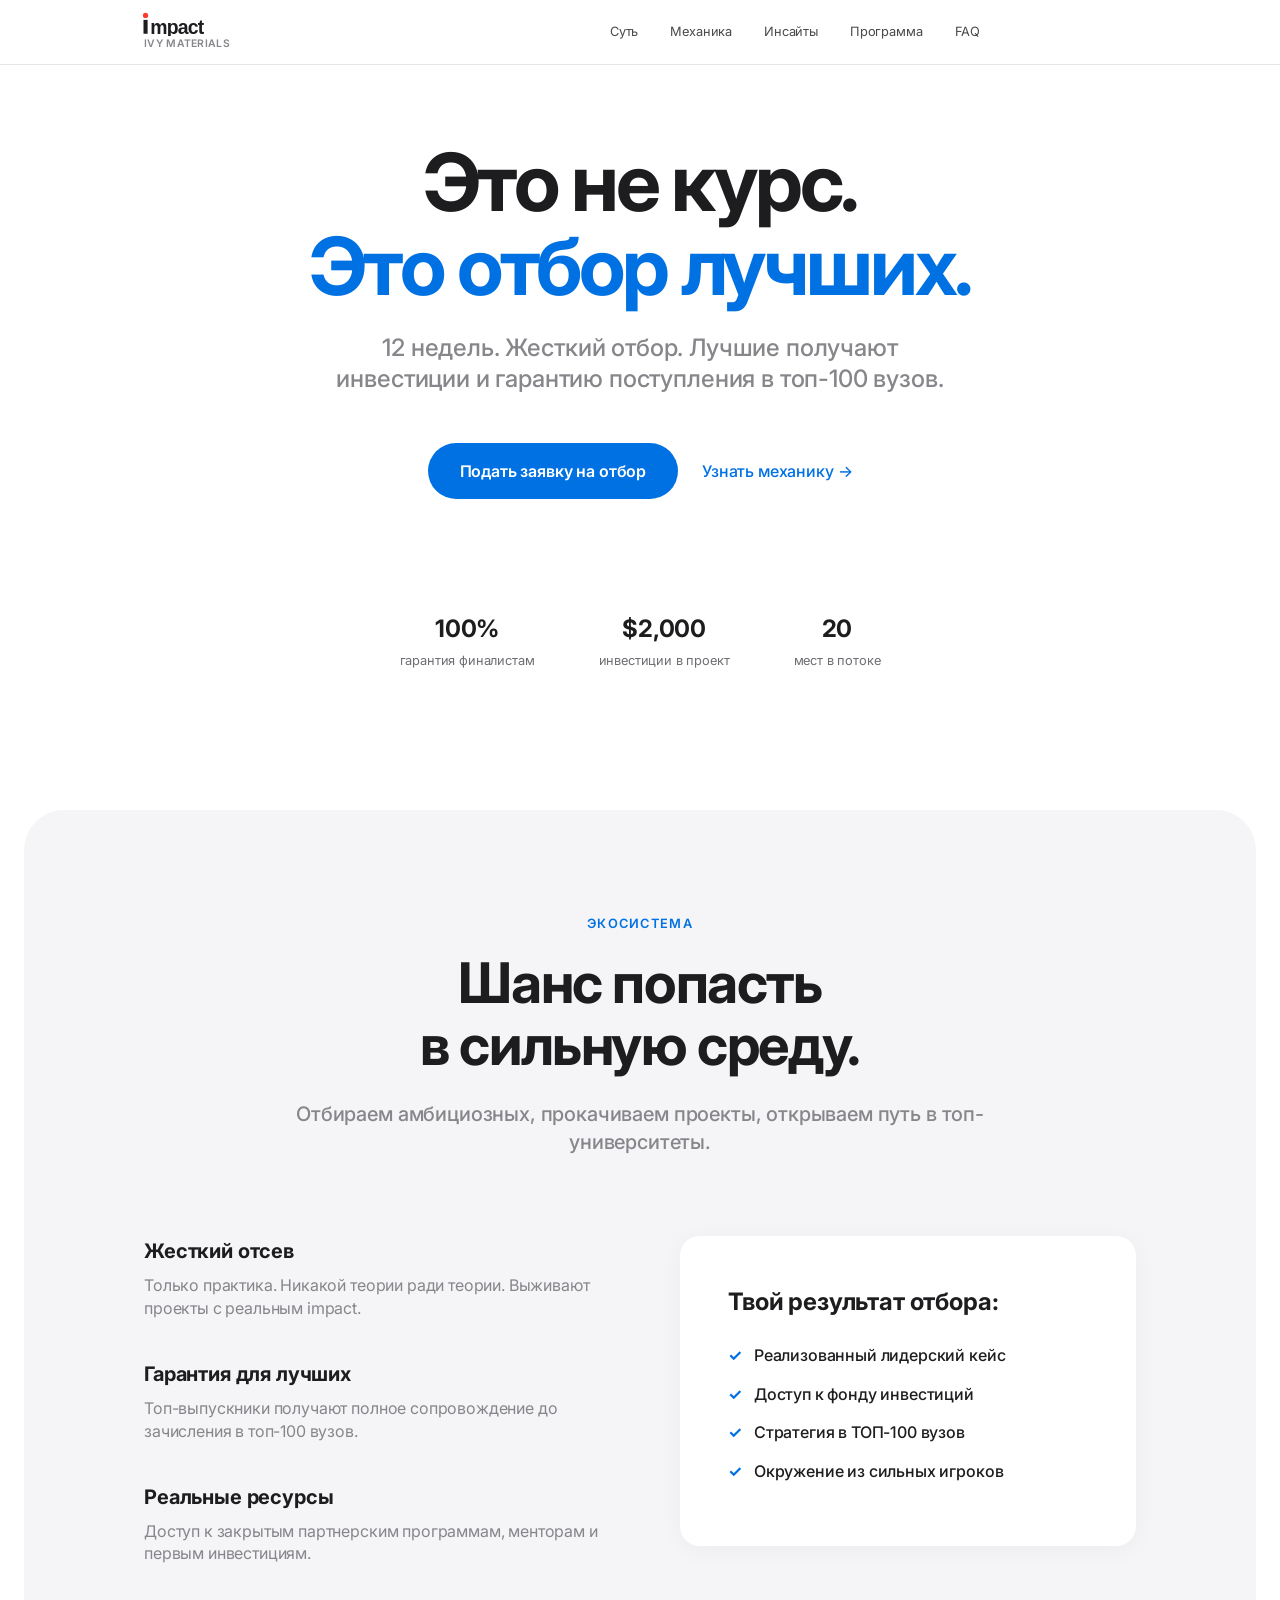
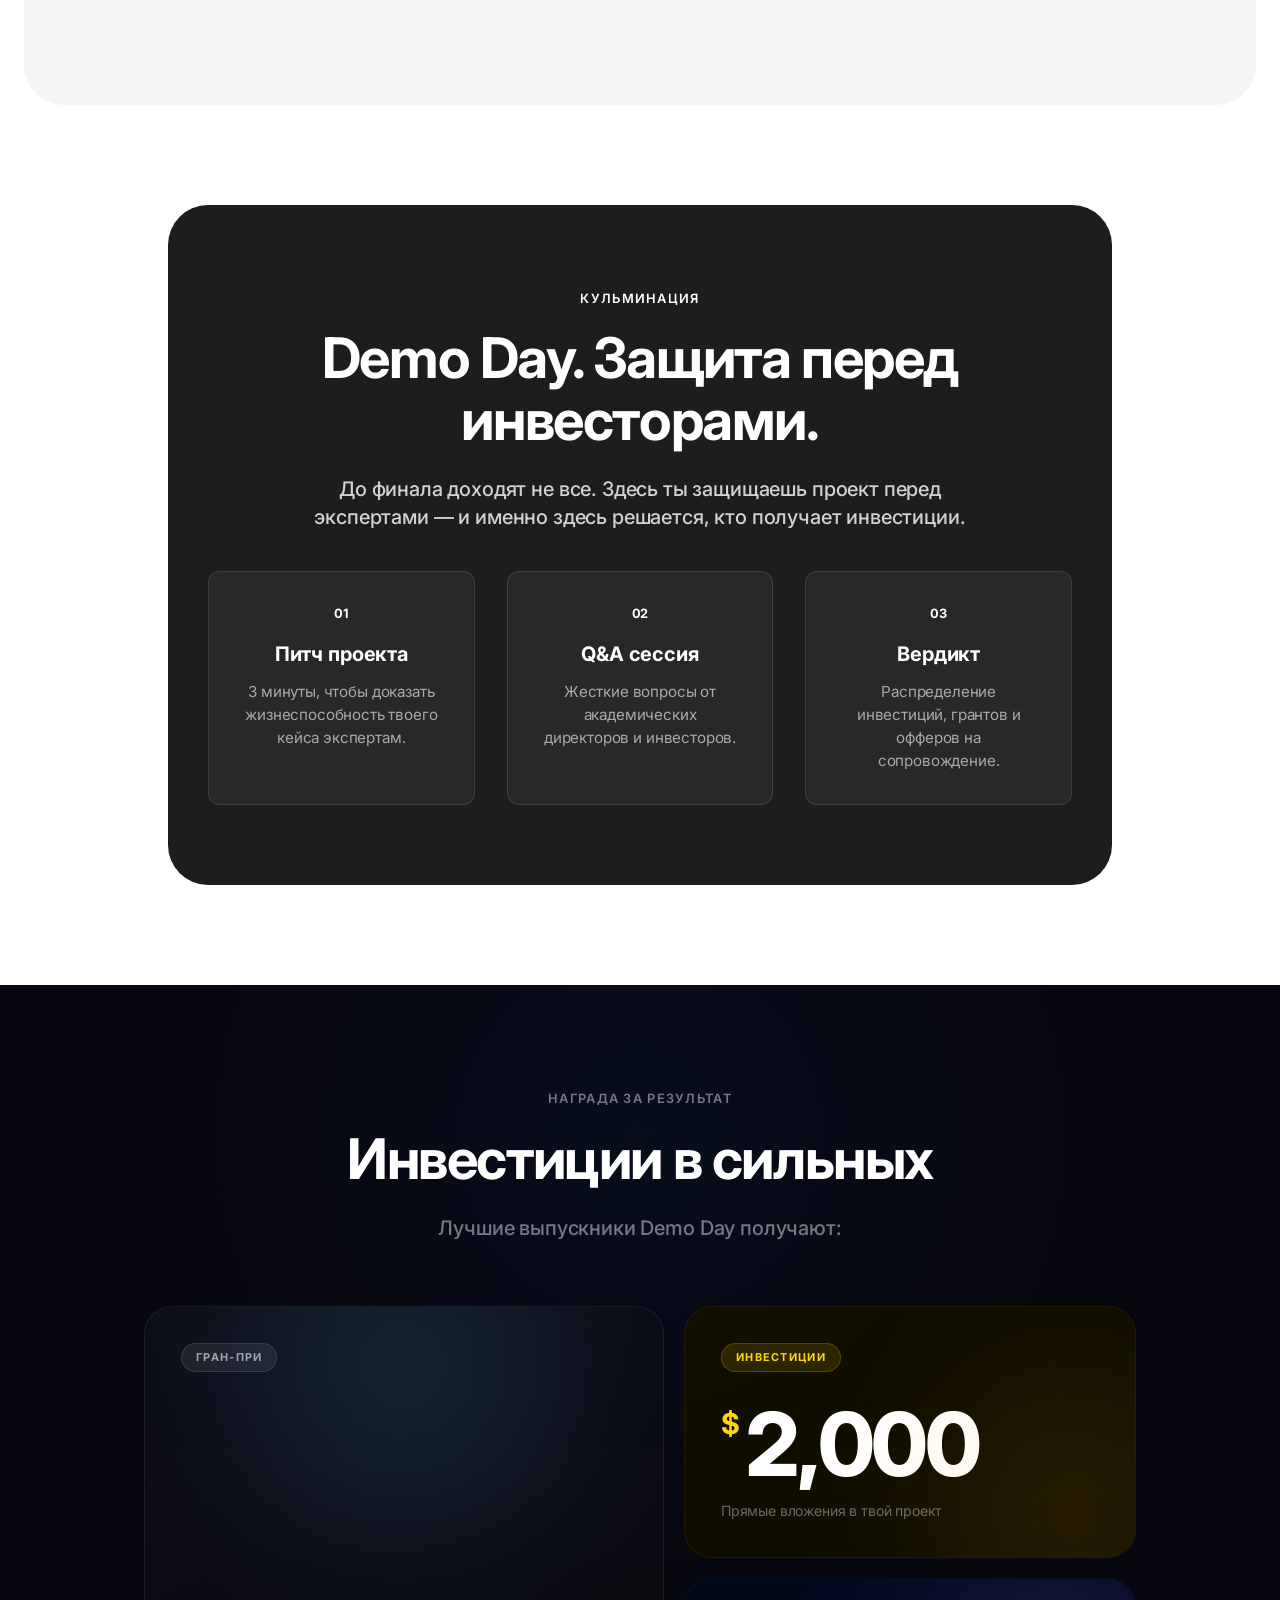
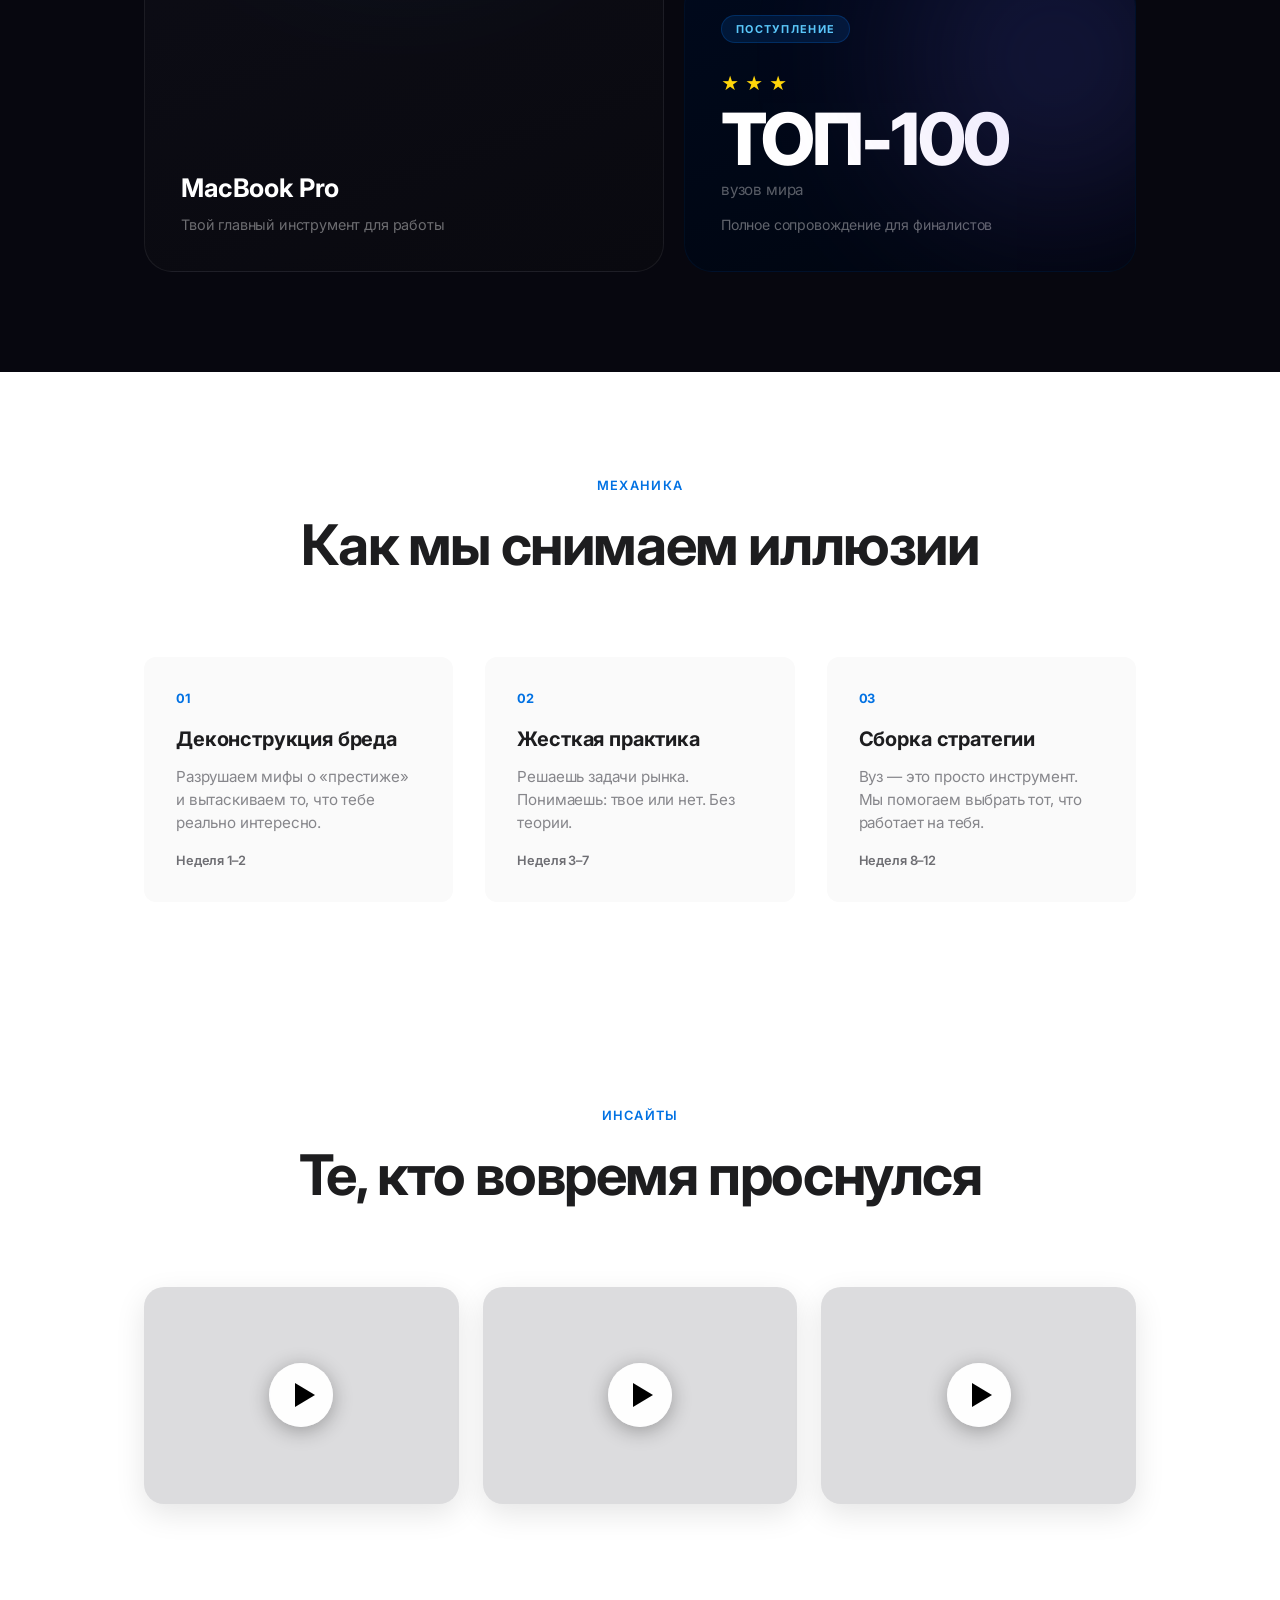
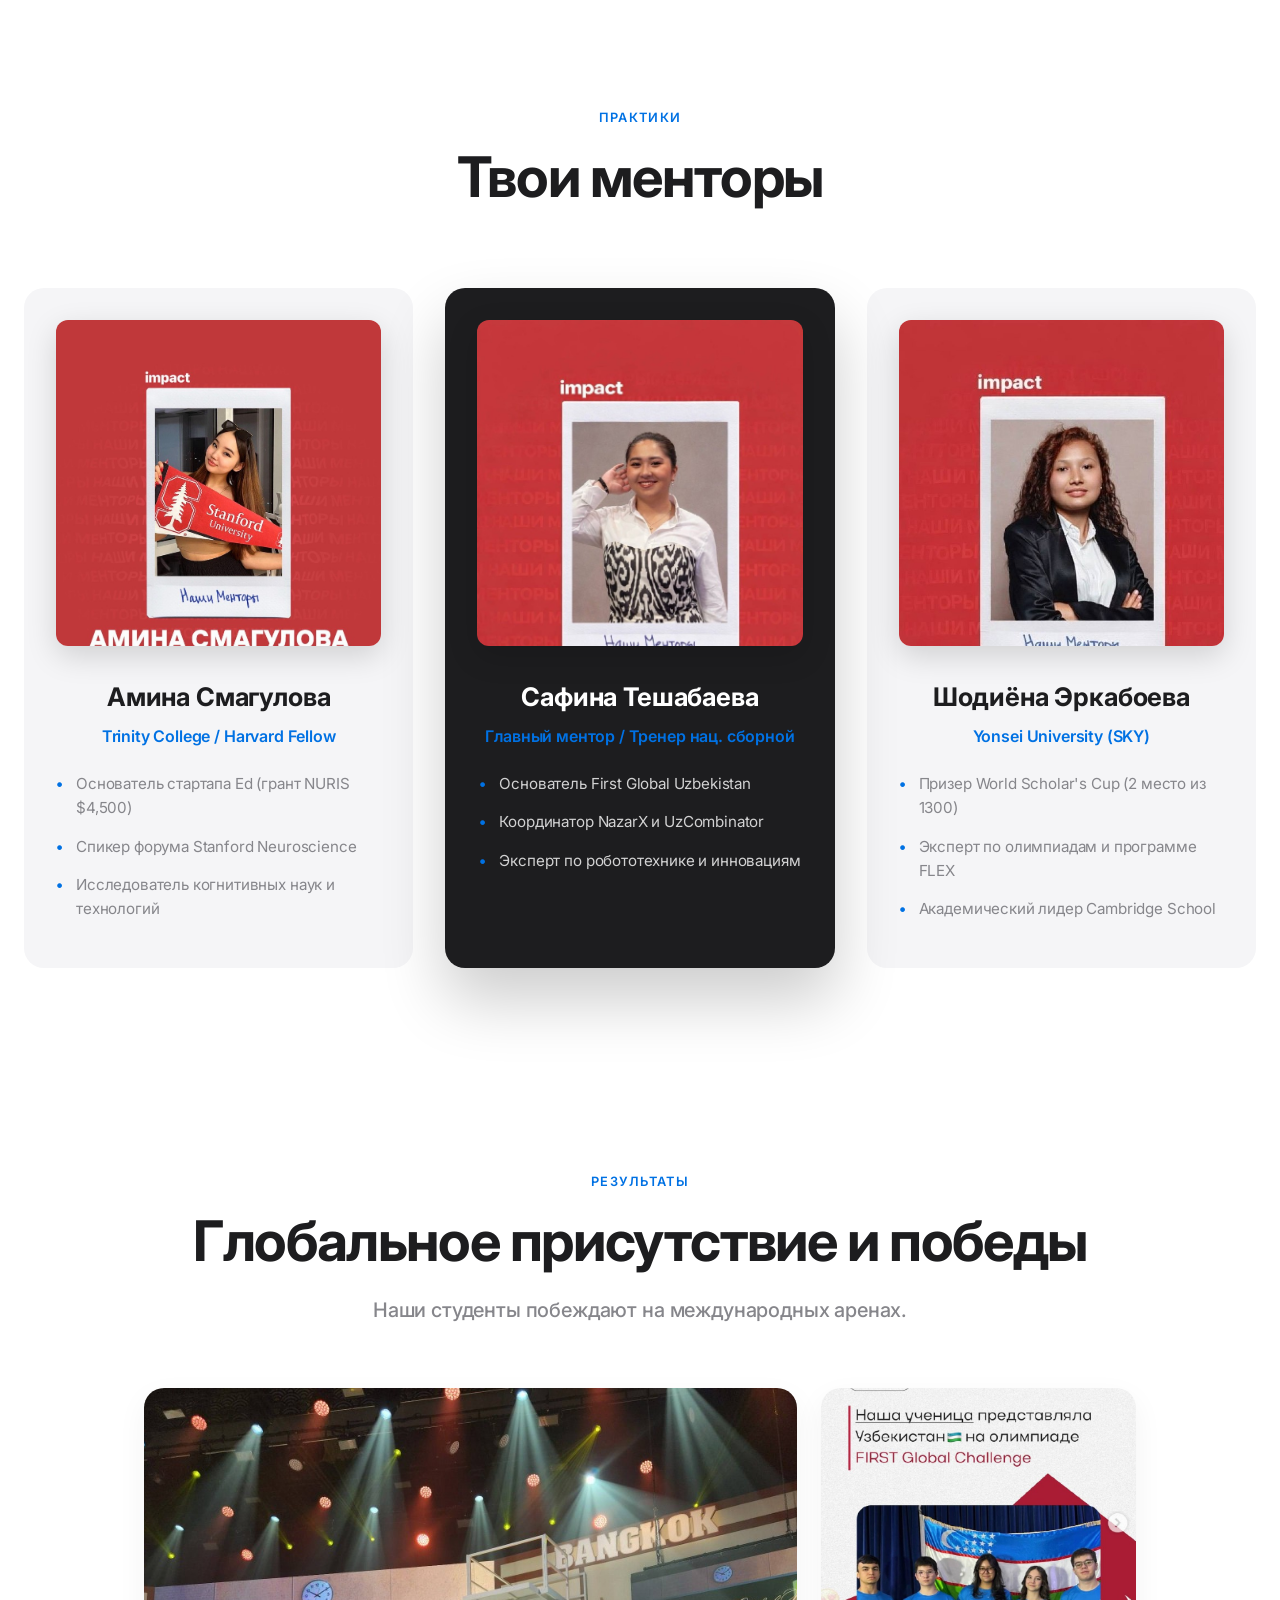
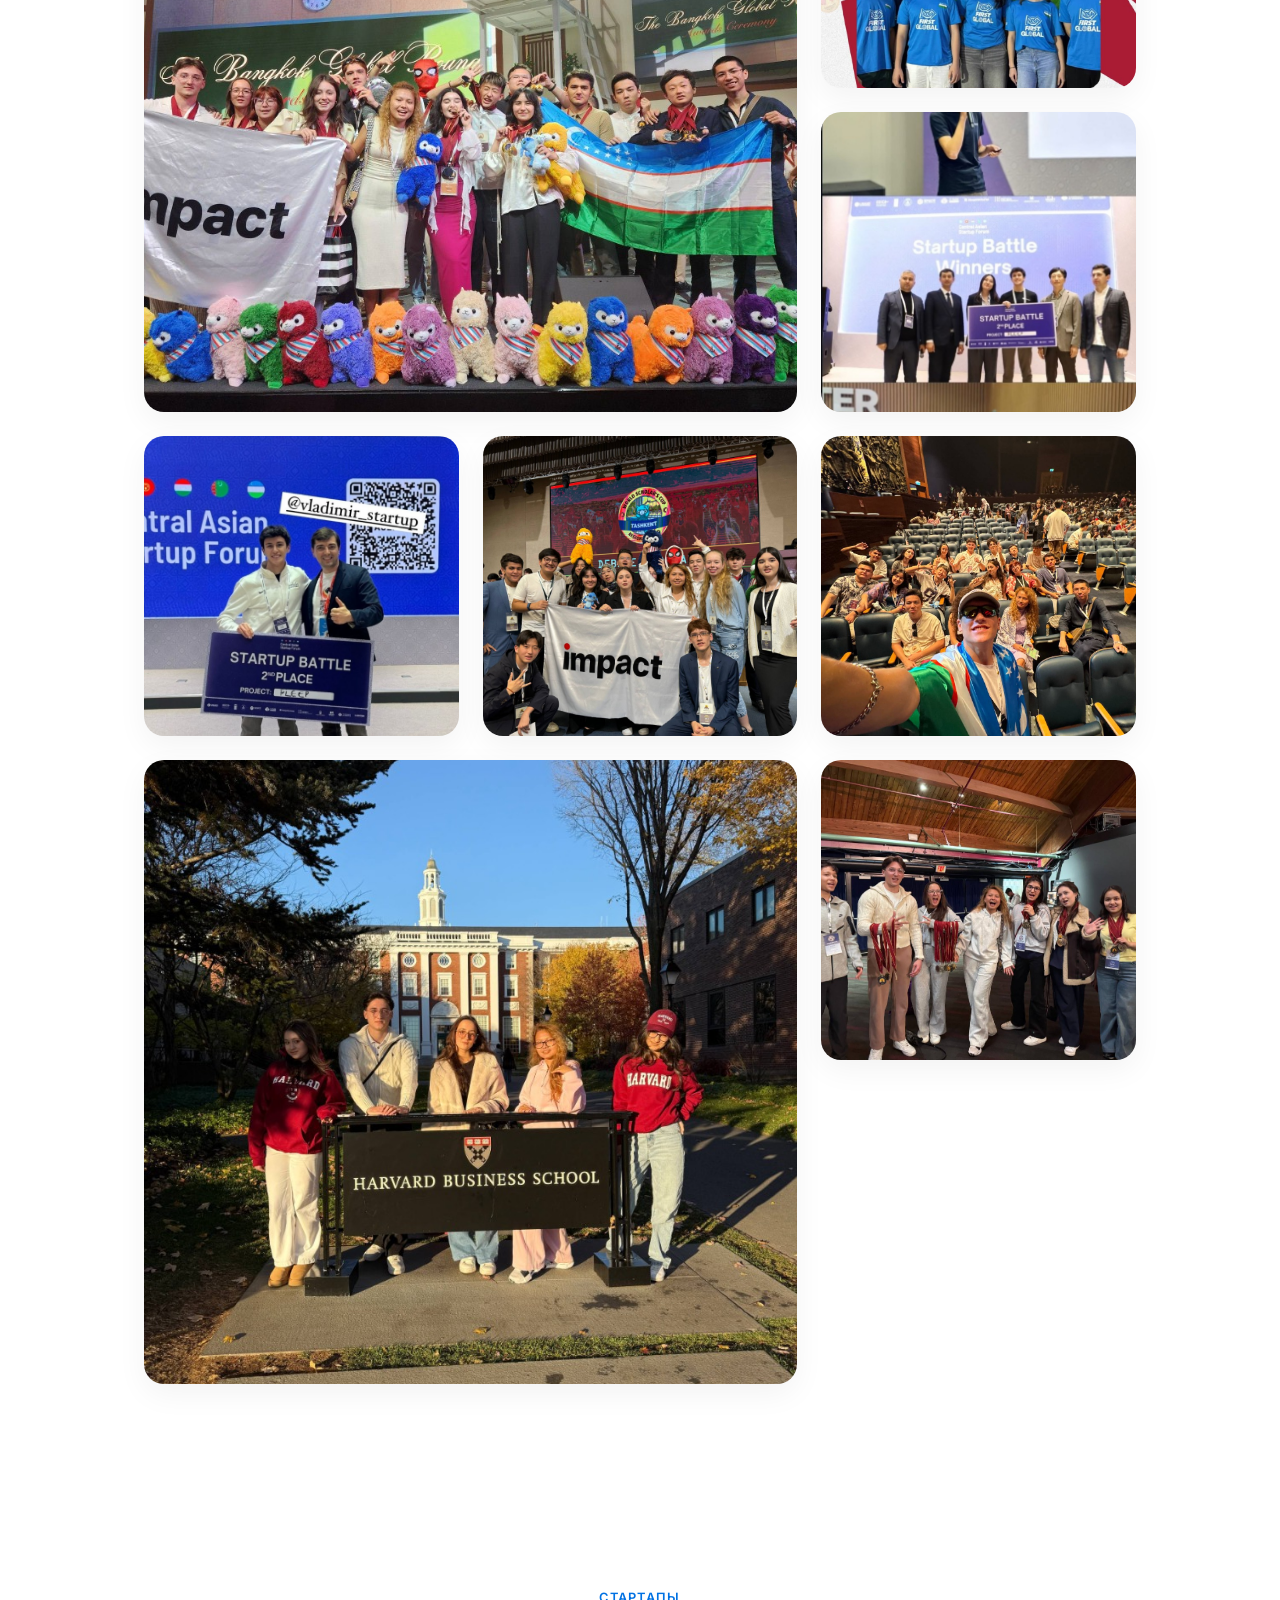
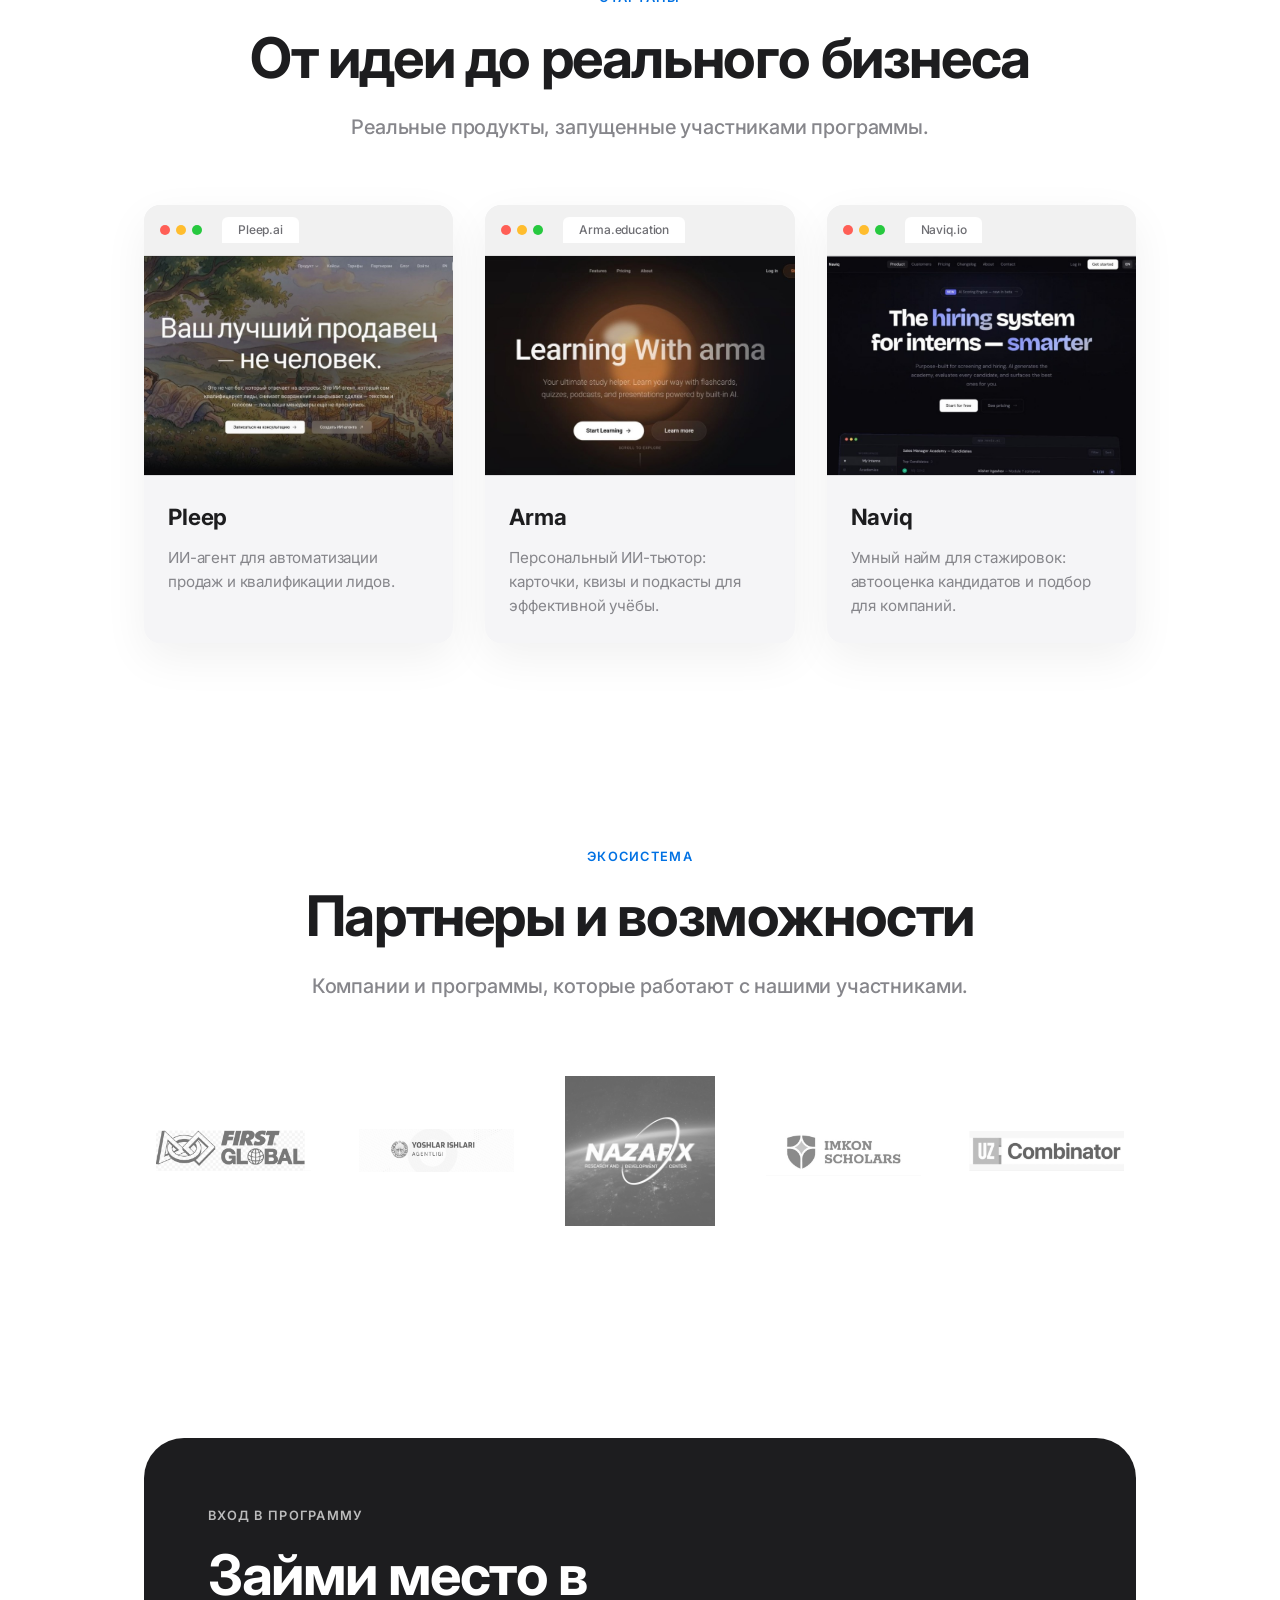
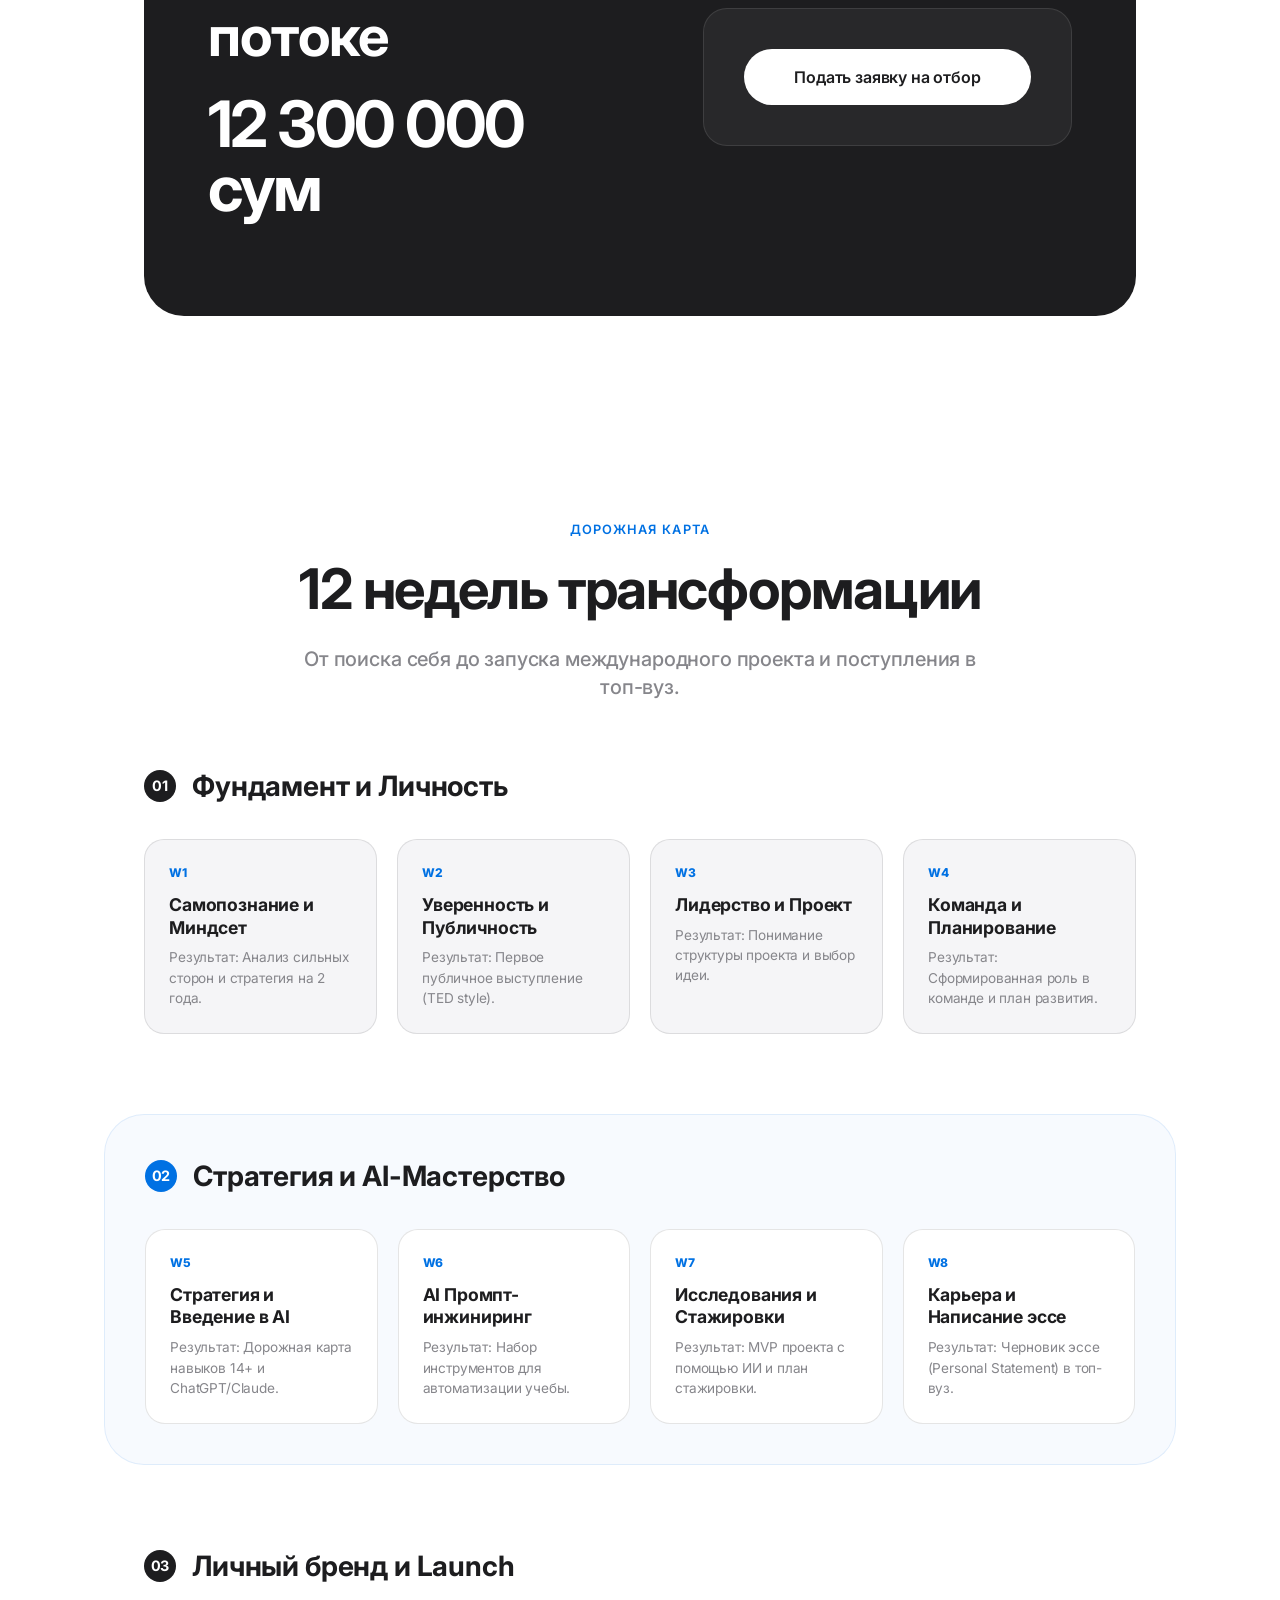
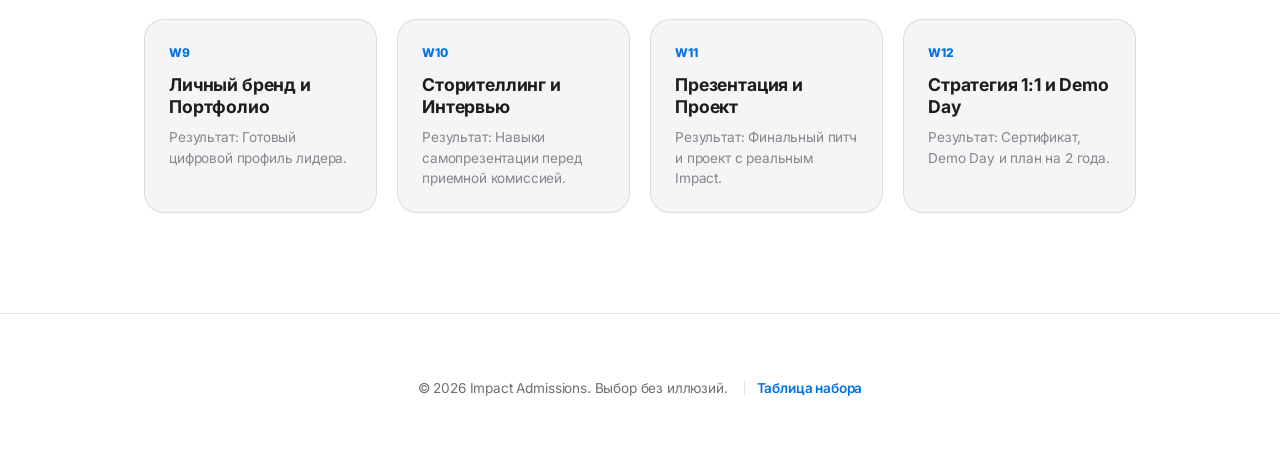
==== commit 248c51d2: "Update index.html" ====
--- a/ivy-materials/index.html
+++ b/ivy-materials/index.html
@@ -212,7 +212,9 @@
             <div class="prize-glow-orb"></div>
             <div class="prize-badge">Гран-при</div>
             <div class="prize-visual-new">
-              <img src="macbook_prize.png" alt="MacBook Pro" class="macbook-img-new" />
+            <video class="macbook-img-new" autoplay loop muted playsinline>
+  <source src="macbook_prize.mp4" type="video/mp4">
+</video>  
             </div>
             <div class="prize-content-new">
               <h3>MacBook Pro</h3>
--- a/ivy-materials/styles.css
+++ b/ivy-materials/styles.css
@@ -212,7 +212,9 @@
 }
 
 .nav-cta {
-  padding: 8px 16px !important;
+  <video class="macbook-img-new" autoplay loop muted playsinline>
+  <source src="macbook_prize.mp4" type="video/mp4">
+</video>
   background: var(--text-primary) !important;
   color: #fff !important;
   border-radius: 980px;
@@ -1041,27 +1043,16 @@
   display: flex;
   align-items: center;
   justify-content: center;
-  padding: 16px 0 24px;
-}
-
-.macbook-img-new {
+  .macbook-img-new {
   width: 100%;
   max-width: 340px;
+  border-radius: 12px;
   filter:
     drop-shadow(0 0 40px rgba(0,113,227,0.45))
     drop-shadow(0 40px 80px rgba(0,0,0,0.7));
-  animation: macbook-float 5s ease-in-out infinite;
-}
-
-@keyframes macbook-float {
-  0%   { transform: translateY(0px) rotate(-0.8deg);
-         filter: drop-shadow(0 0 30px rgba(0,113,227,0.35)) drop-shadow(0 40px 80px rgba(0,0,0,0.7)); }
-  30%  { transform: translateY(-14px) rotate(0.3deg);
-         filter: drop-shadow(0 0 55px rgba(0,113,227,0.6)) drop-shadow(0 55px 100px rgba(0,0,0,0.65)); }
-  65%  { transform: translateY(-7px) rotate(0.8deg);
-         filter: drop-shadow(0 0 45px rgba(90,200,250,0.45)) drop-shadow(0 48px 90px rgba(0,0,0,0.68)); }
-  100% { transform: translateY(0px) rotate(-0.8deg);
-         filter: drop-shadow(0 0 30px rgba(0,113,227,0.35)) drop-shadow(0 40px 80px rgba(0,0,0,0.7)); }
+  display: block;
+}
+
 }
 
 .prize-content-new h3 {
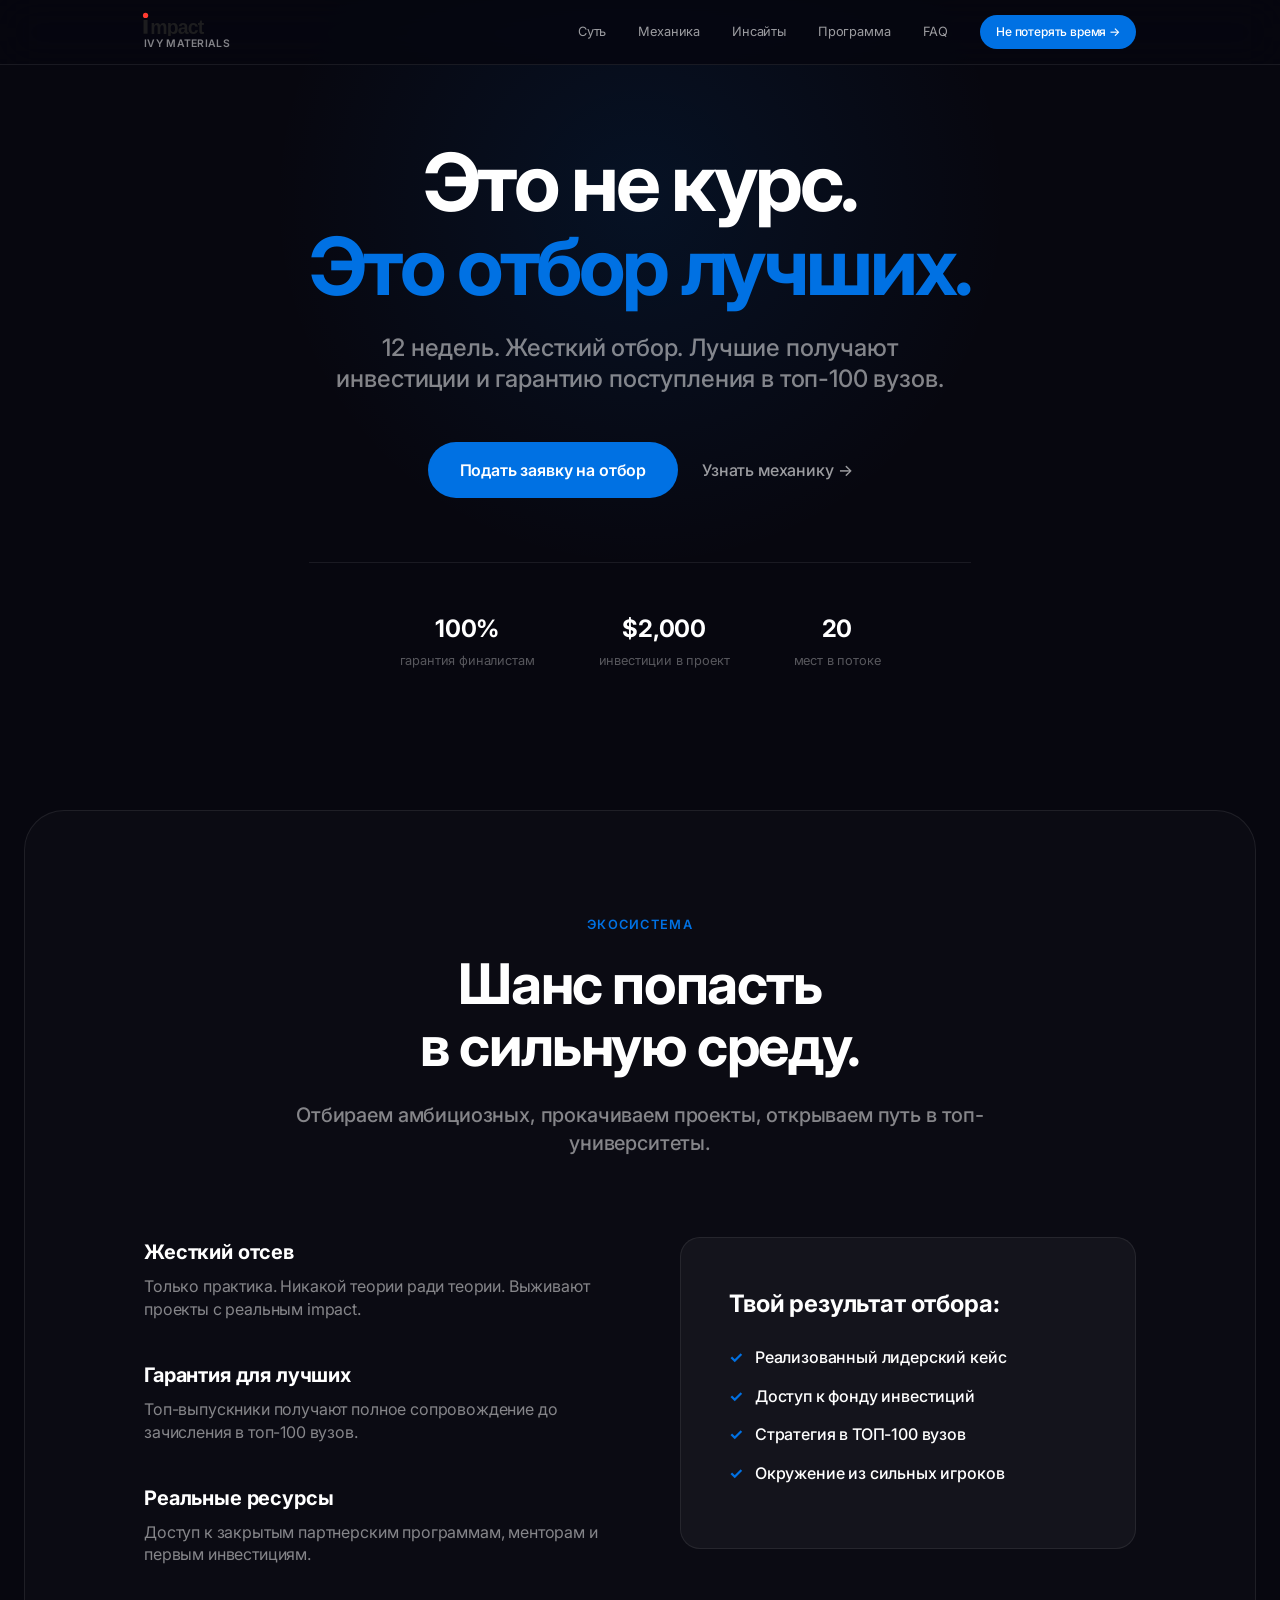
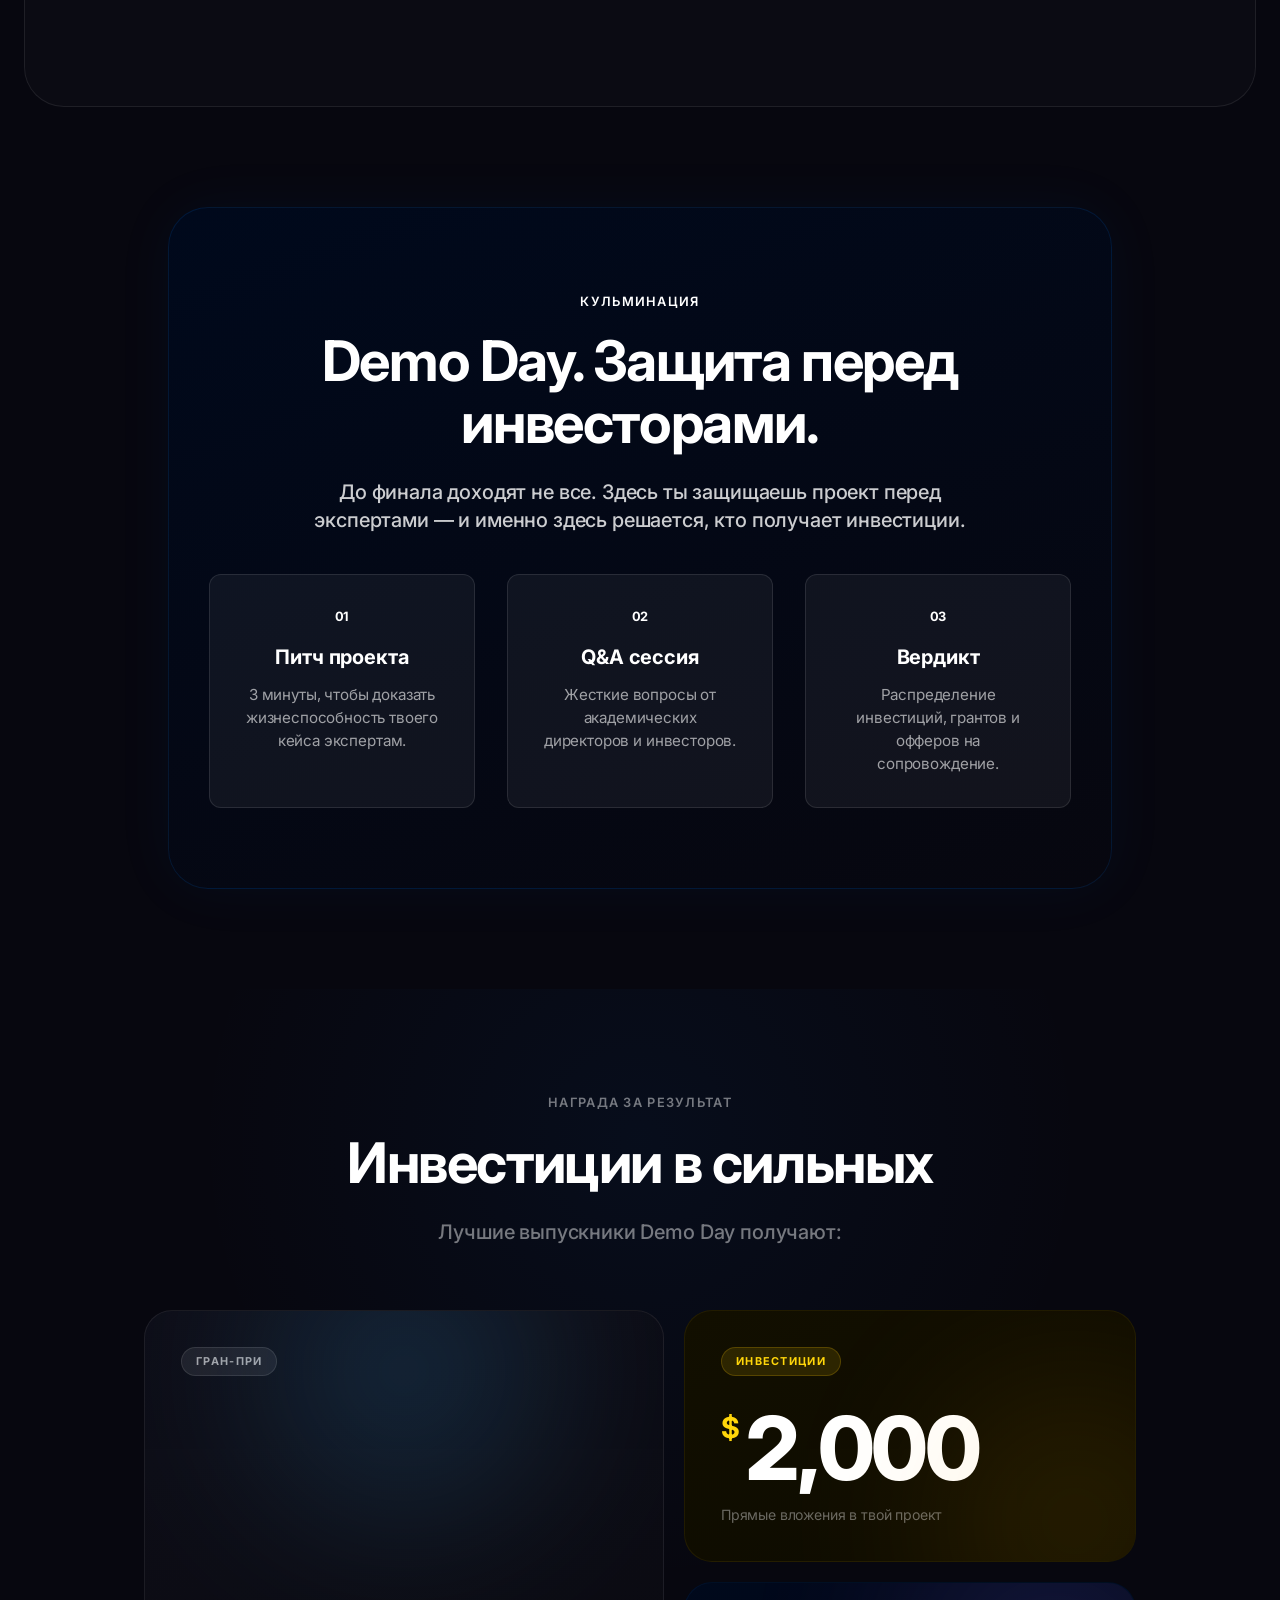
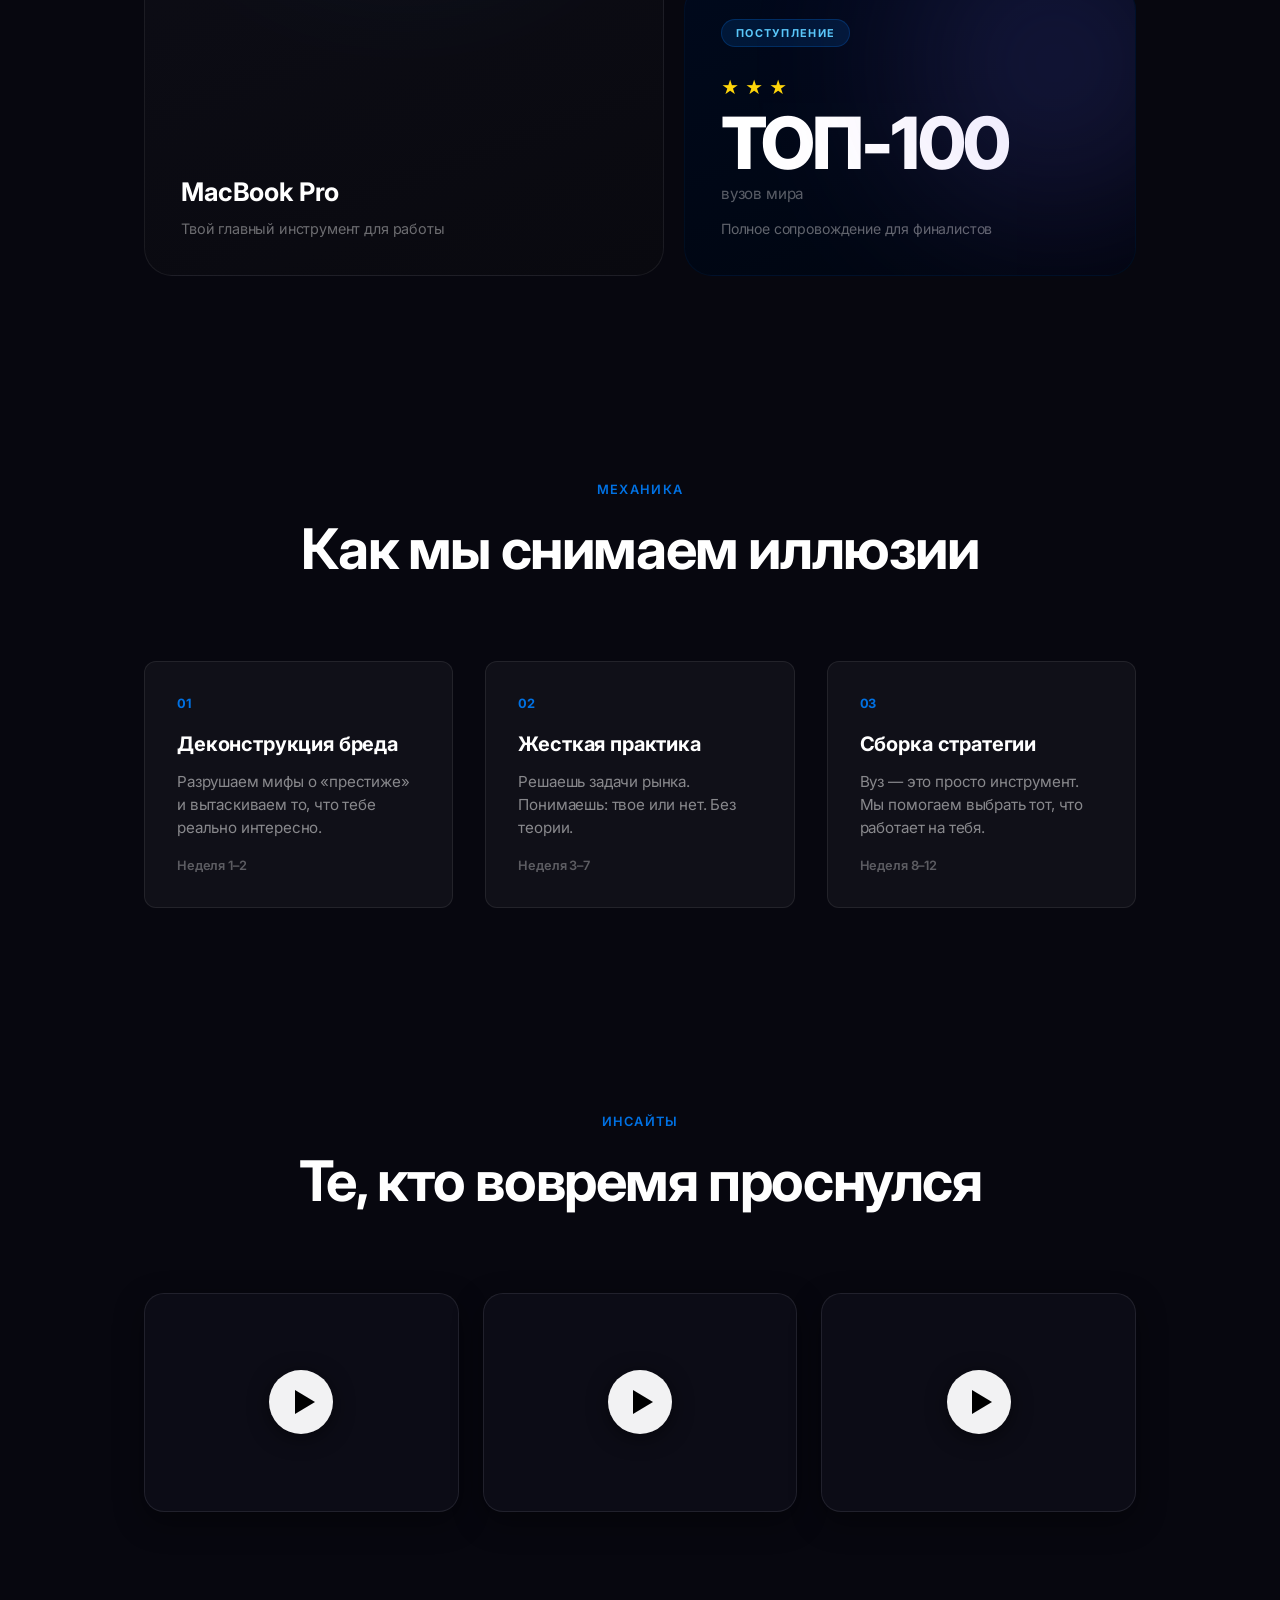
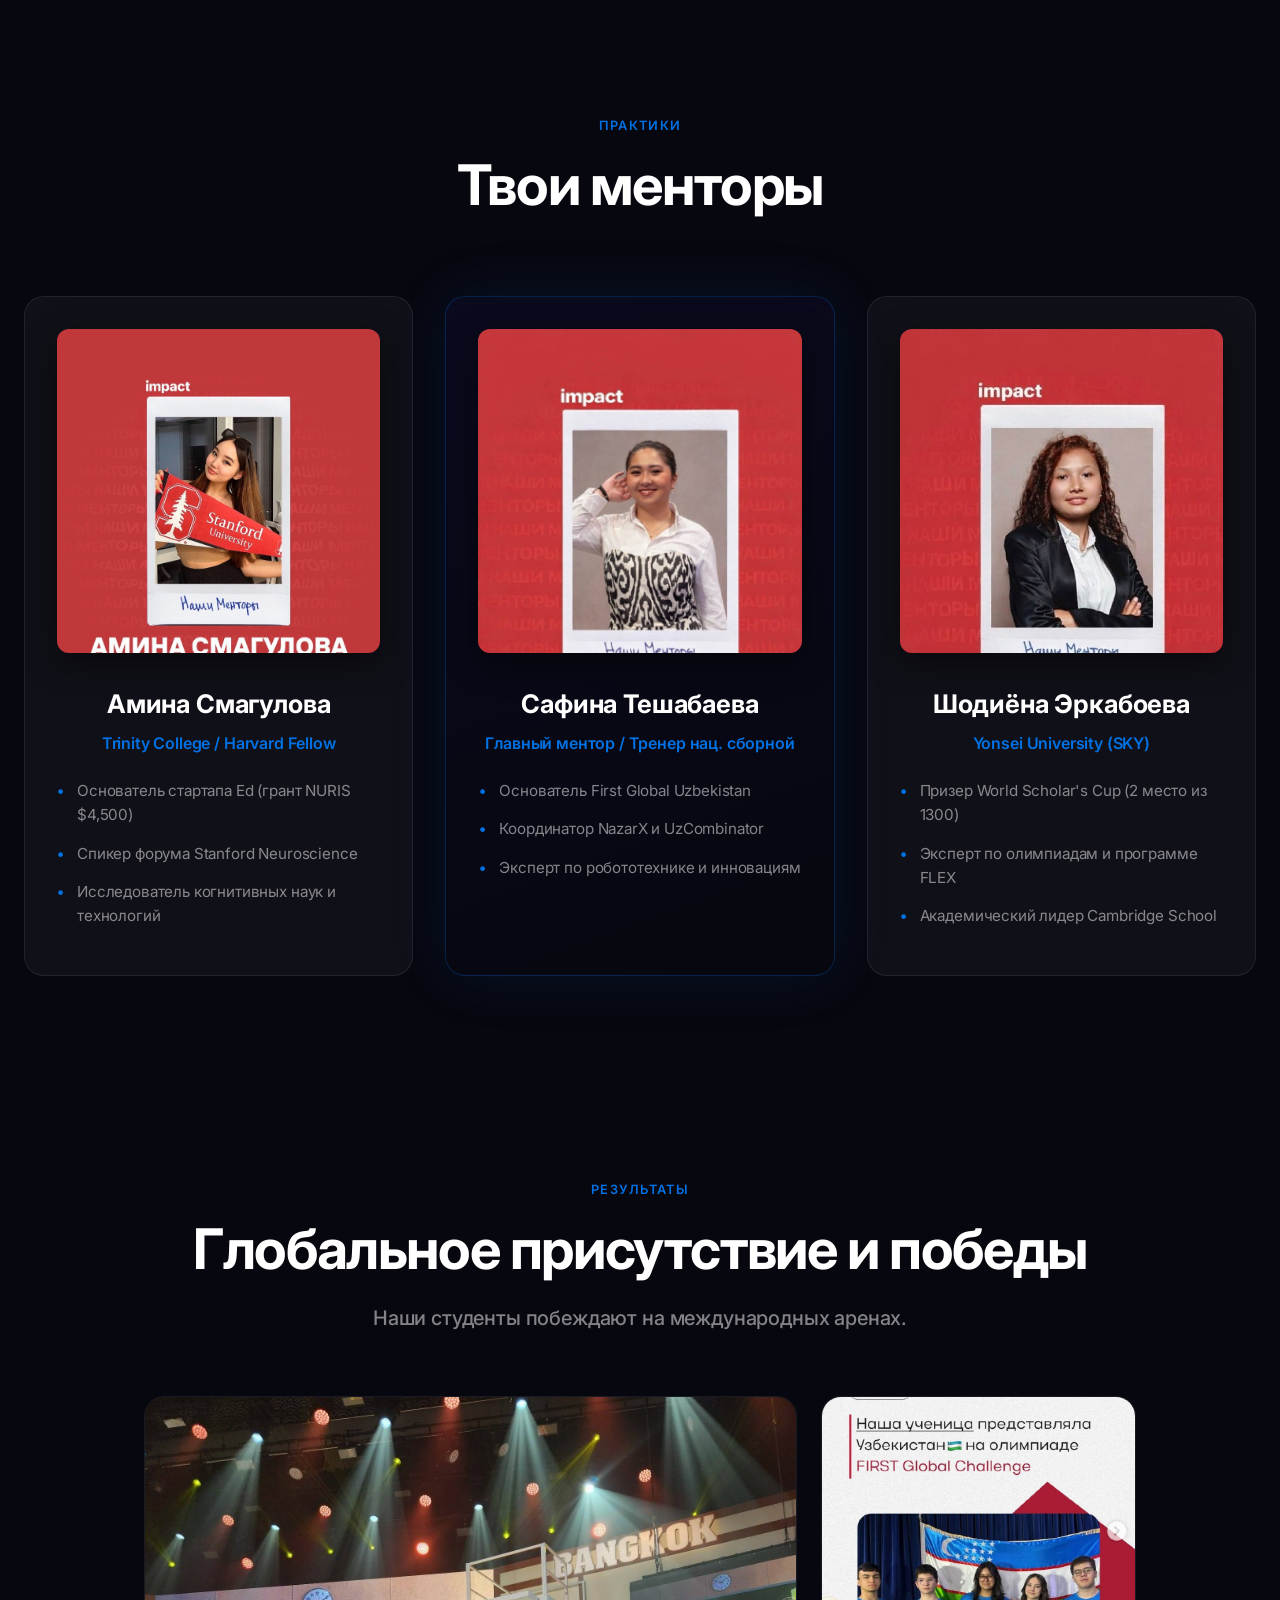
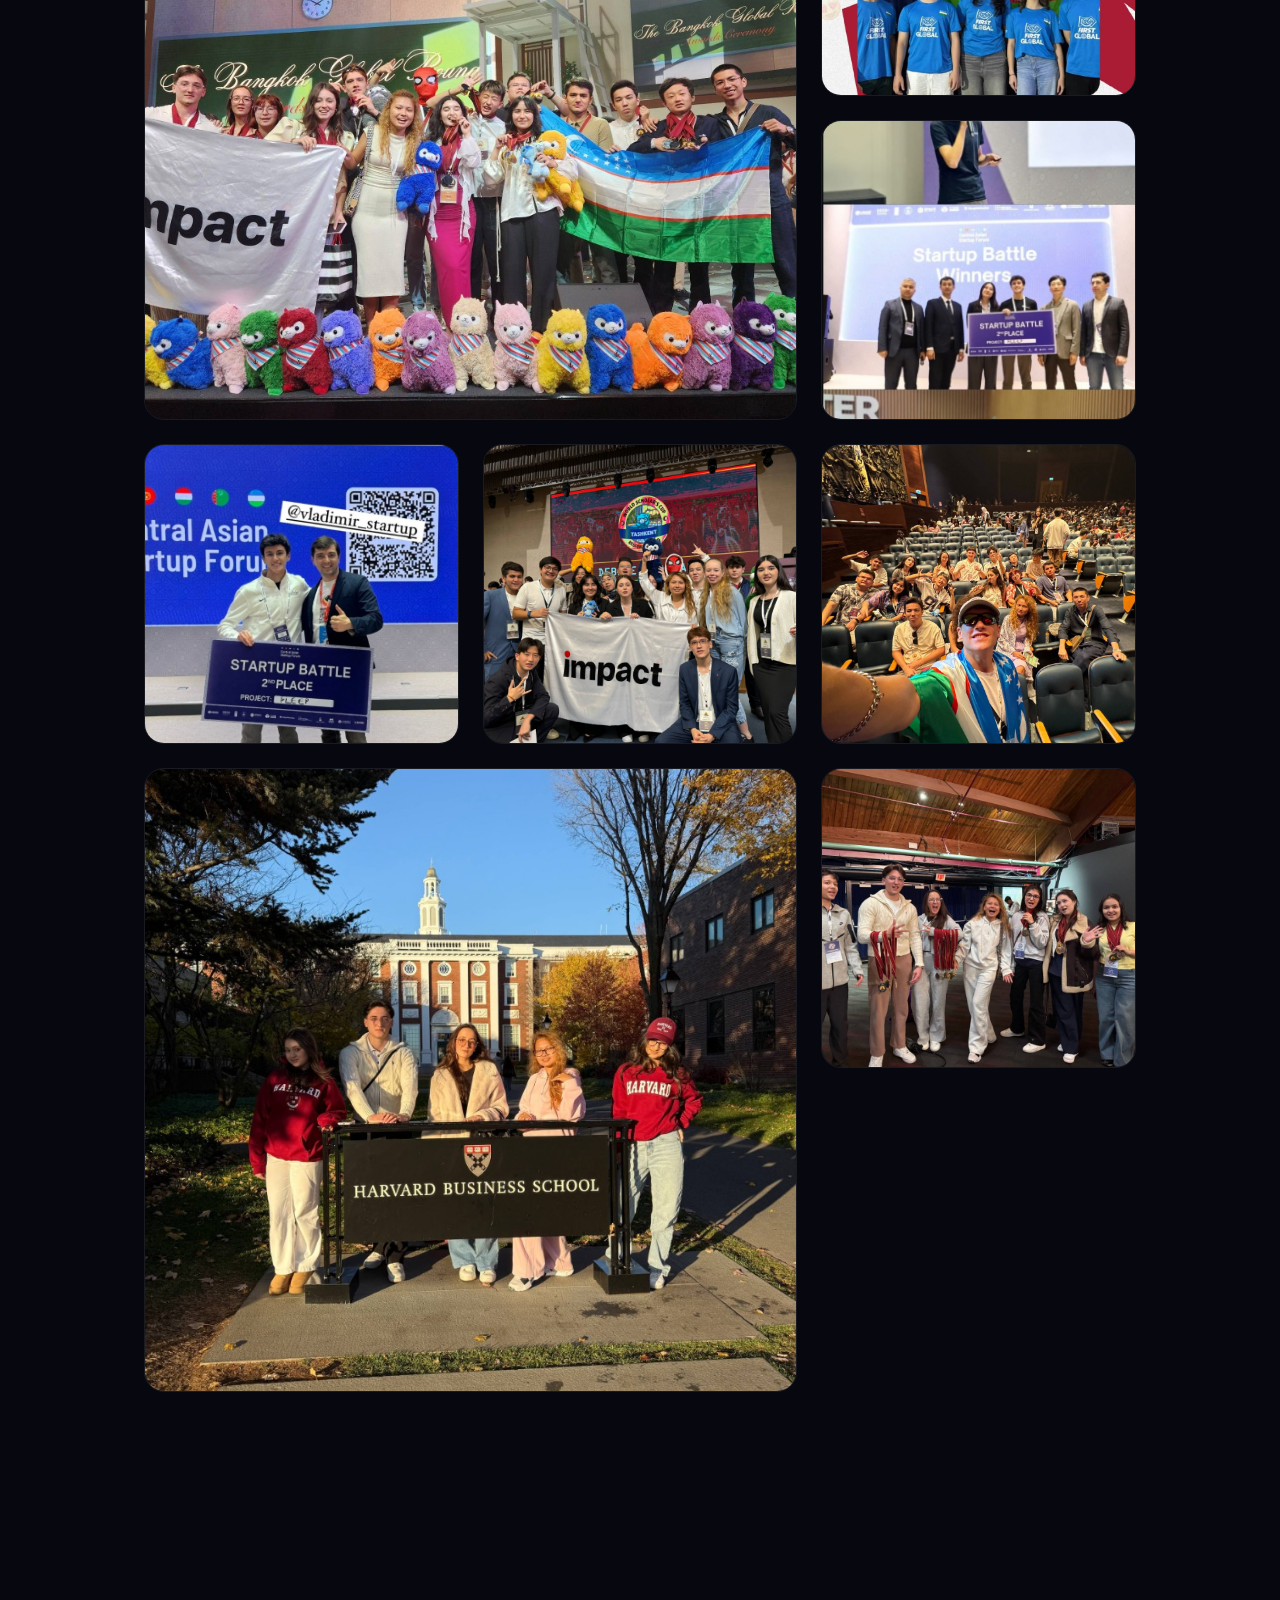
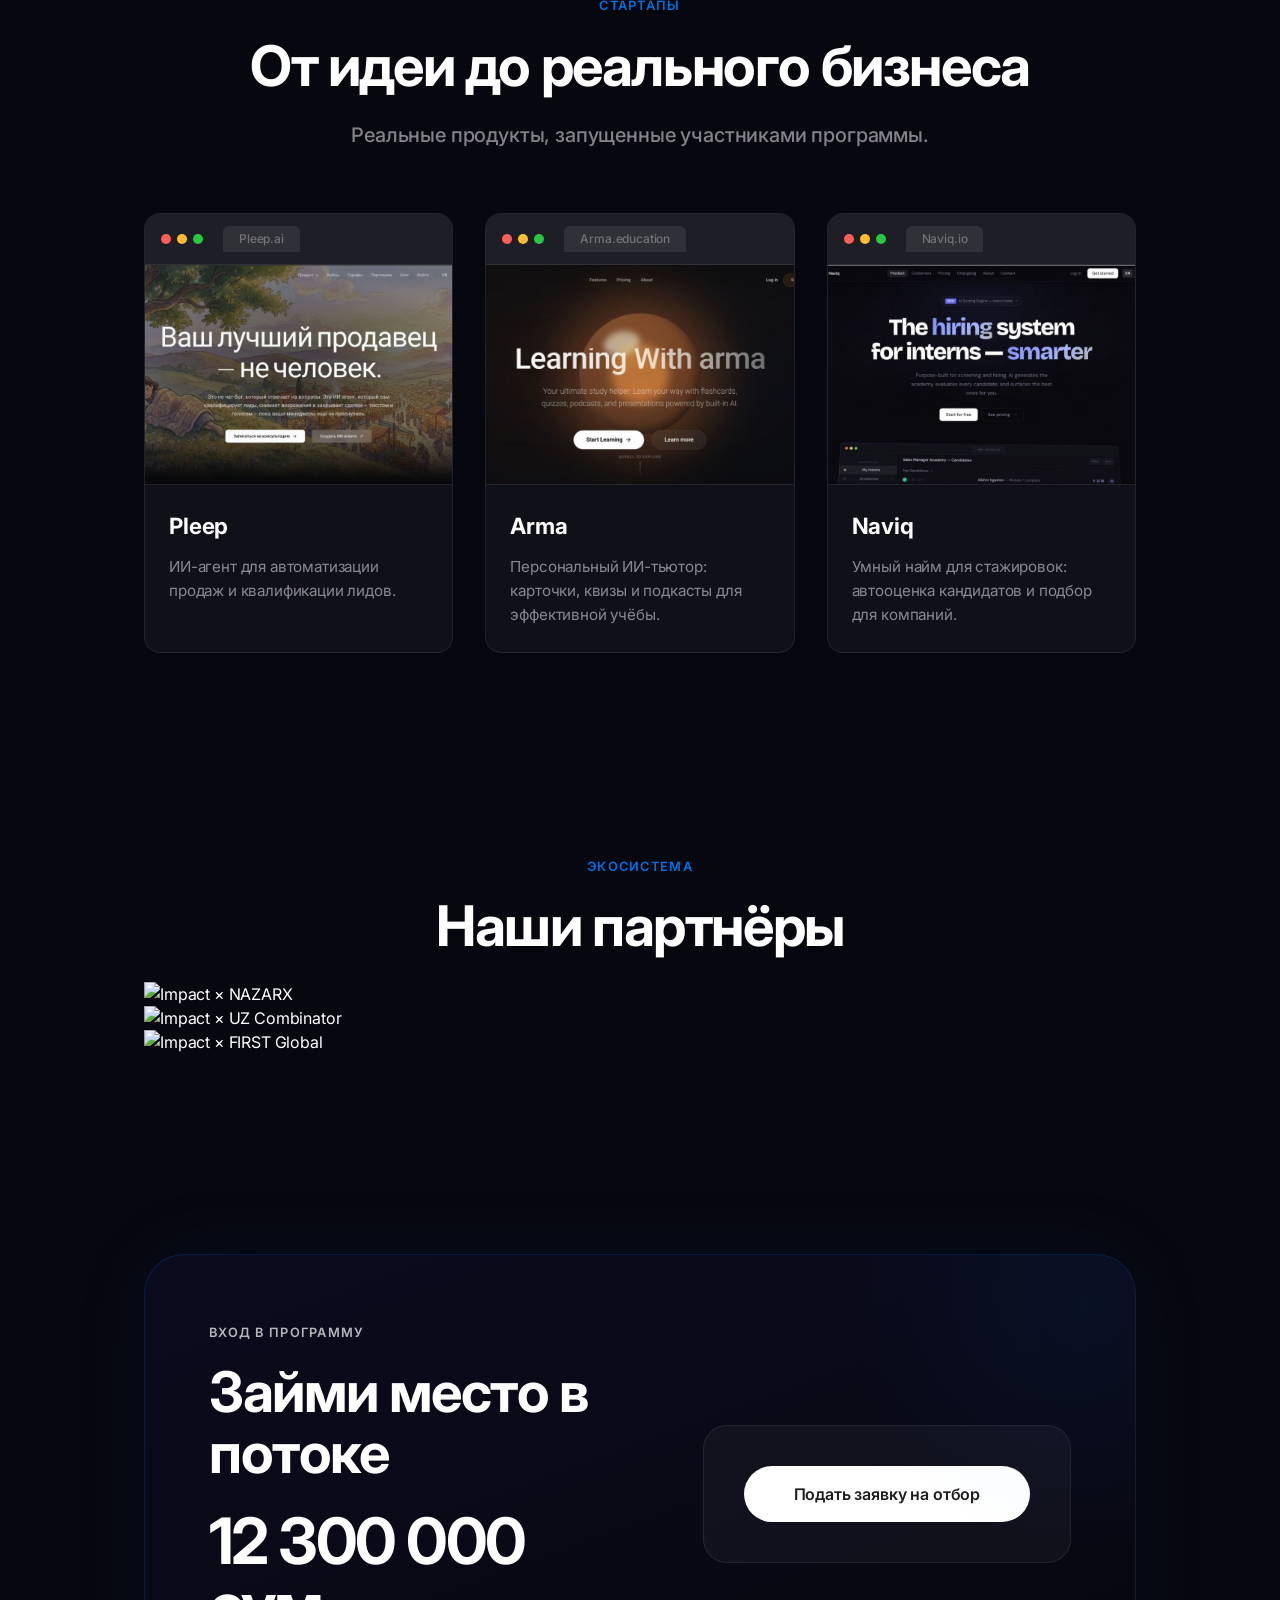
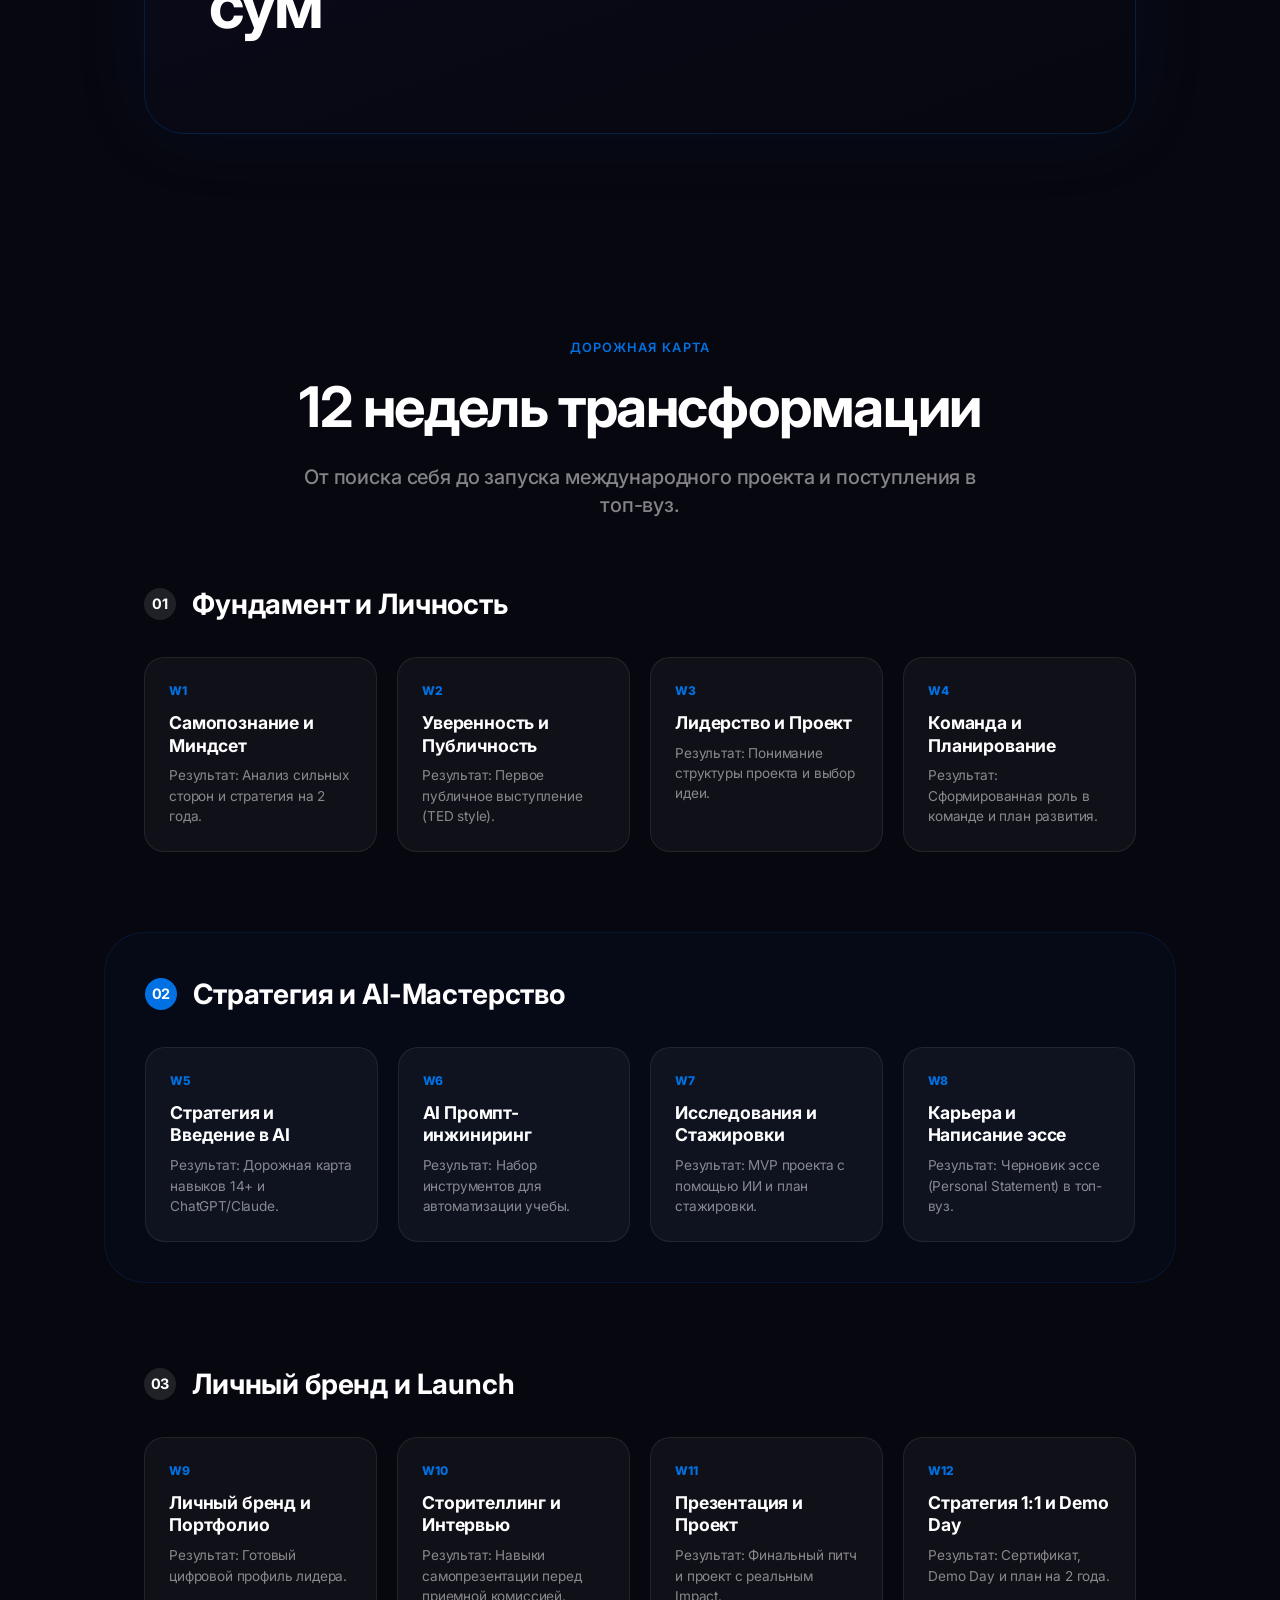
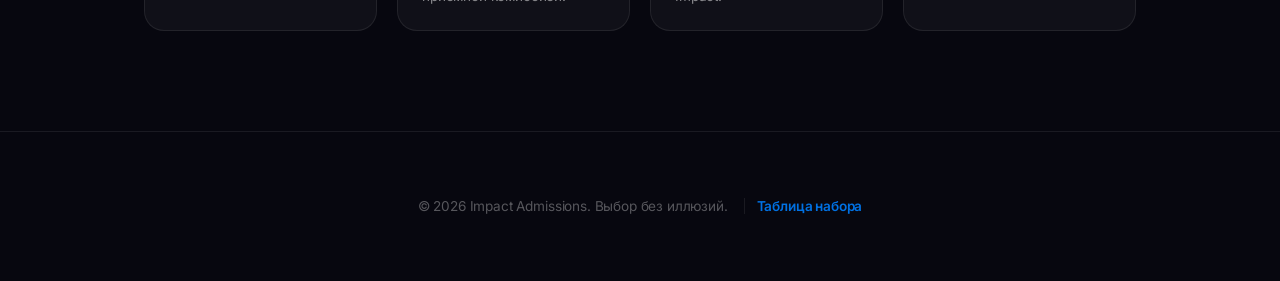
==== commit 954ded62: "Update index.html" ====
--- a/ivy-materials/index.html
+++ b/ivy-materials/index.html
@@ -483,36 +483,26 @@
     </section>
 
     <!-- PARTNERS -->
-    <section class="partners section" id="partners">
-      <div class="container">
-        <div class="text-center reveal">
-          <div class="section-badge">Экосистема</div>
-          <h2 class="section-title">Партнеры и возможности</h2>
-          <p class="section-subtitle centered">
-            Компании и программы, которые работают с нашими участниками.
-          </p>
-        </div>
-
-        <div class="partners-grid reveal">
-          <div class="partner-card-logo">
-            <img src="partner-first-global.jpg" alt="FIRST Global" />
-          </div>
-          <div class="partner-card-logo logo-wide">
-            <img src="partner-youth-agency.jpg" alt="Yoshlar Ishlari Agentligi" />
-          </div>
-          <div class="partner-card-logo">
-            <img src="partner-nazarx.jpg" alt="NazarX" />
-          </div>
-          <div class="partner-card-logo">
-            <img src="partner-imkon.jpg" alt="Imkon Scholars" />
-          </div>
-          <div class="partner-card-logo">
-            <img src="partner-uz-combinator.jpg" alt="Uz Combinator" />
-          </div>
-        </div>
-      </div>
-    </section>
-
+<section class="partners section" id="partners">
+  <div class="container">
+    <div class="text-center reveal">
+      <div class="section-badge">Экосистема</div>
+      <h2 class="section-title">Наши партнёры</h2>
+    </div>
+
+    <div class="collab-grid reveal">
+      <div class="collab-card reveal reveal-delay-1">
+        <img src="collab-nazarx.jpg" alt="Impact × NAZARX" />
+      </div>
+      <div class="collab-card reveal reveal-delay-2">
+        <img src="collab-uzcombinator.jpg" alt="Impact × UZ Combinator" />
+      </div>
+      <div class="collab-card reveal reveal-delay-3">
+        <img src="collab-firstglobal.jpg" alt="Impact × FIRST Global" />
+      </div>
+    </div>
+  </div>
+</section>
     <!-- OFFER -->
     <section class="offer section" id="offer">
       <div class="container">
--- a/ivy-materials/styles.css
+++ b/ivy-materials/styles.css
@@ -1,1635 +1,317 @@
 /* ===== FONTS ===== */
 @import url('https://fonts.googleapis.com/css2?family=Inter:wght@300;400;500;600;700;800;900&display=swap');
 
-/* ===== CSS VARIABLES (Apple Minimalism) ===== */
+/* ===== CSS VARIABLES — Dark theme ===== */
 :root {
-  --bg-primary: #ffffff;
-  --bg-secondary: #f5f5f7;
-  --bg-tertiary: #fafafa;
-  --bg-glass: rgba(255, 255, 255, 0.72);
-  
-  --text-primary: #1d1d1f;
-  --text-secondary: #86868b;
-  --text-muted: #6e6e73;
-  
+  --bg-primary: #07070f;
+  --bg-secondary: #0e0e1a;
+  --bg-tertiary: #0b0b15;
+  --bg-glass: rgba(7, 7, 15, 0.85);
+  --text-primary: #ffffff;
+  --text-secondary: rgba(255, 255, 255, 0.5);
+  --text-muted: rgba(255, 255, 255, 0.32);
   --accent: #0071e3;
   --accent-hover: #0077ed;
-  
-  --border-subtle: rgba(0, 0, 0, 0.1);
+  --border-subtle: rgba(255, 255, 255, 0.08);
   --border-radius: 12px;
   --border-radius-large: 20px;
-
   --font-body: 'Inter', -apple-system, BlinkMacSystemFont, 'Segoe UI', Roboto, sans-serif;
-
   --max-width: 1040px;
   --section-padding: 100px;
-
   --ease-standard: cubic-bezier(0.28, 0.11, 0.32, 1);
 }
 
-/* ===== RESET ===== */
-*, *::before, *::after {
-  margin: 0;
-  padding: 0;
-  box-sizing: border-box;
-}
-
-html {
-  scroll-behavior: smooth;
-  font-size: 16px;
-  -webkit-font-smoothing: antialiased;
-  -moz-osx-font-smoothing: grayscale;
-}
-
-body {
-  font-family: var(--font-body);
-  background: var(--bg-primary);
-  color: var(--text-primary);
-  line-height: 1.5;
-  overflow-x: hidden;
-  letter-spacing: -0.01em;
-}
-
-img {
-  max-width: 100%;
-  display: block;
-}
-
-a {
-  text-decoration: none;
-  color: inherit;
-  transition: opacity 0.3s;
-}
-
-a:hover {
-  opacity: 0.8;
-}
-
-ul, ol {
-  list-style: none;
-}
-
-/* ===== UTILITIES ===== */
-.container {
-  max-width: var(--max-width);
-  margin: 0 auto;
-  padding: 0 24px;
-}
-
-.section {
-  padding: var(--section-padding) 0;
-  position: relative;
-}
-
-.text-accent {
-  color: var(--accent);
-}
-
-.text-center {
-  text-align: center;
-}
-
-/* ===== SECTION HEADERS ===== */
-.section-badge {
-  display: inline-block;
-  font-size: 0.8rem;
-  font-weight: 600;
-  color: var(--accent);
-  margin-bottom: 20px;
-  text-transform: uppercase;
-  letter-spacing: 0.1em;
-}
-
-.section-title {
-  font-size: clamp(2.5rem, 5vw, 3.5rem);
-  font-weight: 700;
-  line-height: 1.1;
-  margin-bottom: 24px;
-  letter-spacing: -0.025em;
-  color: var(--text-primary);
-}
-
-.section-subtitle {
-  font-size: 1.25rem;
-  color: var(--text-secondary);
-  max-width: 700px;
-  line-height: 1.4;
-  font-weight: 500;
-}
-
-.section-subtitle.centered {
-  margin: 0 auto;
-}
-
-/* ===== ANIMATIONS ===== */
-.reveal {
-  opacity: 0;
-  transform: translateY(30px);
-  transition: opacity 0.8s var(--ease-standard), transform 0.8s var(--ease-standard);
-}
-
-.reveal.revealed {
-  opacity: 1;
-  transform: translateY(0);
-}
-
+*, *::before, *::after { margin: 0; padding: 0; box-sizing: border-box; }
+html { scroll-behavior: smooth; font-size: 16px; -webkit-font-smoothing: antialiased; -moz-osx-font-smoothing: grayscale; }
+body { font-family: var(--font-body); background: var(--bg-primary); color: var(--text-primary); line-height: 1.5; overflow-x: hidden; letter-spacing: -0.01em; }
+img { max-width: 100%; display: block; }
+a { text-decoration: none; color: inherit; transition: opacity 0.3s; }
+a:hover { opacity: 0.8; }
+ul, ol { list-style: none; }
+
+.container { max-width: var(--max-width); margin: 0 auto; padding: 0 24px; }
+.section { padding: var(--section-padding) 0; position: relative; }
+.text-accent { color: var(--accent); }
+.text-center { text-align: center; }
+
+.section-badge { display: inline-block; font-size: 0.8rem; font-weight: 600; color: var(--accent); margin-bottom: 20px; text-transform: uppercase; letter-spacing: 0.1em; }
+.section-title { font-size: clamp(2.5rem, 5vw, 3.5rem); font-weight: 700; line-height: 1.1; margin-bottom: 24px; letter-spacing: -0.025em; color: var(--text-primary); }
+.section-subtitle { font-size: 1.25rem; color: var(--text-secondary); max-width: 700px; line-height: 1.4; font-weight: 500; }
+.section-subtitle.centered { margin: 0 auto; }
+
+.reveal { opacity: 0; transform: translateY(30px); transition: opacity 0.8s var(--ease-standard), transform 0.8s var(--ease-standard); }
+.reveal.revealed { opacity: 1; transform: translateY(0); }
 .reveal-delay-1 { transition-delay: 0.1s; }
 .reveal-delay-2 { transition-delay: 0.2s; }
 .reveal-delay-3 { transition-delay: 0.3s; }
 .reveal-delay-4 { transition-delay: 0.4s; }
 .reveal-delay-5 { transition-delay: 0.5s; }
 
-/* ===== NAVBAR ===== */
-.navbar {
-  position: fixed;
-  top: 0;
-  left: 0;
-  right: 0;
-  z-index: 1000;
-  padding: 12px 0;
-  background: var(--bg-glass);
-  backdrop-filter: saturate(180%) blur(20px);
-  -webkit-backdrop-filter: saturate(180%) blur(20px);
-  border-bottom: 1px solid var(--border-subtle);
-  transition: all 0.3s ease;
-}
-
-.navbar .container {
-  display: flex;
-  align-items: center;
-  justify-content: space-between;
-}
-
-.nav-logo {
-  display: flex;
-  align-items: center;
-  transition: transform 0.3s ease;
-}
-
-.nav-logo:hover {
-  transform: scale(1.02);
-  opacity: 1;
-}
-
-.logo-wrapper {
-  display: flex;
-  flex-direction: column;
-  align-items: flex-start;
-  gap: 0px;
-}
-
-.logo-img {
-  height: 24px;
-  width: auto;
-  display: block;
-  margin-left: -2px;
-}
-
-.logo-subtext {
-  font-size: 0.65rem;
-  font-weight: 600;
-  letter-spacing: 0.03em;
-  color: var(--text-secondary);
-  text-transform: uppercase;
-}
-
-.nav-links {
-  display: flex;
-  align-items: center;
-  gap: 32px;
-}
-
-.nav-links a {
-  font-size: 0.8rem;
-  font-weight: 400;
-  color: var(--text-primary);
-  opacity: 0.8;
-  transition: opacity 0.2s;
-}
-
-.nav-links a:hover {
-  opacity: 1;
-}
-
-.nav-cta {
-  <video class="macbook-img-new" autoplay loop muted playsinline>
-  <source src="macbook_prize.mp4" type="video/mp4">
-</video>
-  background: var(--text-primary) !important;
-  color: #fff !important;
-  border-radius: 980px;
-  font-weight: 500 !important;
-  font-size: 0.75rem !important;
-  opacity: 1 !important;
-}
-
-.nav-cta:hover {
-  background: #333 !important;
-}
-
-.nav-hamburger {
-  display: none;
-  flex-direction: column;
-  gap: 5px;
-  cursor: pointer;
-  z-index: 1001;
-}
-
-.nav-hamburger span {
-  width: 20px;
-  height: 2px;
-  background: var(--text-primary);
-  transition: all 0.3s;
-}
-
-/* ===== HERO SECTION ===== */
-.hero {
-  min-height: 90vh;
-  display: flex;
-  align-items: center;
-  padding-top: 100px;
-  text-align: center;
-  background: #fff;
-}
-
-.hero-bg {
-  display: none;
-}
-
-.hero-content {
-  max-width: 800px;
-  margin: 0 auto;
-}
-
-.hero-presale-badge {
-  display: inline-block;
-  font-size: 0.8rem;
-  font-weight: 600;
-  color: var(--accent);
-  margin-bottom: 24px;
-}
-
-.hero-title {
-  font-size: clamp(3rem, 8vw, 5rem);
-  font-weight: 700;
-  letter-spacing: -0.04em;
-  line-height: 1.05;
-  margin-bottom: 24px;
-}
-
-.hero-subtitle {
-  font-size: clamp(1.25rem, 2vw, 1.5rem);
-  color: var(--text-secondary);
-  max-width: 650px;
-  margin: 0 auto 48px;
-  line-height: 1.3;
-  font-weight: 500;
-}
-
-.hero-cta-group {
-  display: flex;
-  align-items: center;
-  justify-content: center;
-  gap: 24px;
-  margin-bottom: 64px;
-}
-
-.btn-primary {
-  display: inline-block;
-  padding: 16px 32px;
-  background: var(--accent);
-  color: #fff;
-  border-radius: 980px;
-  font-weight: 600;
-  font-size: 1rem;
-  transition: background 0.2s, transform 0.2s;
-}
-
-.btn-primary:hover {
-  background: var(--accent-hover);
-  opacity: 1;
-  transform: scale(1.02);
-}
-
-.btn-secondary {
-  display: inline-block;
-  font-size: 1rem;
-  color: var(--accent);
-  font-weight: 500;
-  transition: text-decoration 0.2s;
-}
-
-.btn-secondary:hover {
-  text-decoration: underline;
-  opacity: 1;
-}
-
-/* Timer */
-.hero-timer {
-  margin-bottom: 48px;
-}
-
-.timer {
-  display: flex;
-  justify-content: center;
-  gap: 32px;
-}
-
-.timer-unit {
-  text-align: center;
-}
-
-.timer-value {
-  display: block;
-  font-size: 2.5rem;
-  font-weight: 700;
-  color: var(--text-primary);
-  letter-spacing: -0.02em;
-}
-
-.timer-label {
-  font-size: 0.75rem;
-  text-transform: uppercase;
-  color: var(--text-muted);
-  font-weight: 600;
-  letter-spacing: 0.05em;
-}
-
-.timer-separator {
-  display: none;
-}
-
-/* Hero Stats */
-.hero-stats {
-  display: flex;
-  justify-content: center;
-  gap: 64px;
-  padding-top: 48px;
-}
-
-.hero-stat-value {
-  font-size: 1.5rem;
-  font-weight: 700;
-  margin-bottom: 4px;
-}
-
-.hero-stat-label {
-  font-size: 0.8rem;
-  color: var(--text-muted);
-}
-
-
-
-/* ===== SOLUTION SECTION ===== */
-.solution {
-  background: var(--bg-secondary);
-  border-radius: 40px;
-  margin: 0 24px;
-}
-
-.solution-grid {
-  display: grid;
-  grid-template-columns: 1fr 1fr;
-  gap: 80px;
-  margin-top: 80px;
-}
-
-.solution-feature {
-  margin-bottom: 40px;
-}
-
-.solution-feature h4 {
-  font-size: 1.25rem;
-  font-weight: 700;
-  margin-bottom: 8px;
-}
-
-.solution-feature p {
-  color: var(--text-secondary);
-  line-height: 1.4;
-}
-
-.solution-feature-icon {
-  display: none;
-}
-
-.solution-card {
-  background: #fff;
-  padding: 48px;
-  border-radius: var(--border-radius-large);
-  box-shadow: 0 4px 24px rgba(0,0,0,0.04);
-}
-
-.solution-card h3 {
-  font-size: 1.5rem;
-  margin-bottom: 24px;
-  font-weight: 700;
-}
-
-.solution-checklist {
-  list-style: none;
-  padding: 0;
-  margin: 0;
-}
-
-.solution-checklist li {
-  display: flex;
-  align-items: flex-start;
-  gap: 12px;
-  margin-bottom: 16px;
-  font-weight: 500;
-  line-height: 1.4;
-}
-
-.check-icon {
-  color: var(--accent);
-  font-weight: 700;
-}
-
-/* ===== PROCESS SECTION ===== */
-.process-timeline {
-  display: grid;
-  grid-template-columns: repeat(3, 1fr);
-  gap: 32px;
-  margin-top: 80px;
-}
-
-.process-step {
-  padding: 32px;
-  background: var(--bg-tertiary);
-  border-radius: var(--border-radius);
-  transition: transform 0.3s;
-}
-
-.process-step:hover {
-  transform: translateY(-5px);
-}
-
-.process-step-number {
-  font-size: 0.8rem;
-  font-weight: 700;
-  color: var(--accent);
-  margin-bottom: 16px;
-}
-
-.process-step h4 {
-  font-size: 1.25rem;
-  margin-bottom: 12px;
-  font-weight: 700;
-}
-
-.process-step p {
-  font-size: 0.95rem;
-  color: var(--text-secondary);
-}
-
-.step-duration {
-  display: block;
-  margin-top: 16px;
-  font-size: 0.8rem;
-  font-weight: 600;
-  color: var(--text-muted);
-}
-
-/* ===== CASES SECTION ===== */
-.cases-grid {
-  display: grid;
-  grid-template-columns: repeat(3, 1fr);
-  gap: 24px;
-  margin-top: 80px;
-}
-
-.case-card {
-  background: var(--bg-secondary);
-  padding: 40px;
-  border-radius: var(--border-radius-large);
-}
-
-.case-uni {
-  font-size: 0.75rem;
-  font-weight: 700;
-  color: var(--text-muted);
-  text-transform: uppercase;
-  margin-bottom: 24px;
-}
-
-.case-quote {
-  font-size: 1rem;
-  font-weight: 400;
-  line-height: 1.5;
-  margin-bottom: 32px;
-}
-
-.case-author-info h5 {
-  font-weight: 700;
-}
-
-.case-author-info p {
-  font-size: 0.85rem;
-  color: var(--text-muted);
-}
-
-/* Video Gallery Cards */
-.video-card-link {
-  display: block;
-  width: 100%;
-  padding-bottom: 56.25%;
-  height: 0;
-  background-size: cover;
-  background-position: center;
-  position: relative;
-  border-radius: var(--border-radius-large);
-  overflow: hidden;
-  transition: transform 0.3s cubic-bezier(0.4, 0, 0.2, 1), box-shadow 0.3s ease;
-  box-shadow: 0 10px 30px rgba(0,0,0,0.1);
-}
-
-.video-card-link:hover {
-  transform: translateY(-8px);
-  box-shadow: 0 20px 40px rgba(0,0,0,0.2);
-}
-
-.video-overlay {
-  position: absolute;
-  top: 0;
-  left: 0;
-  width: 100%;
-  height: 100%;
-  background: rgba(0,0,0,0.1);
-  display: flex;
-  align-items: center;
-  justify-content: center;
-  transition: background 0.3s ease;
-}
-
-.video-card-link:hover .video-overlay {
-  background: rgba(0,0,0,0.3);
-}
-
-.play-button {
-  width: 64px;
-  height: 64px;
-  background: rgba(255,255,255,0.95);
-  border-radius: 50%;
-  position: relative;
-  box-shadow: 0 4px 20px rgba(0,0,0,0.3);
-  transition: transform 0.3s ease, background 0.3s ease;
-  backdrop-filter: blur(4px);
-}
-
-.video-card-link:hover .play-button {
-  transform: scale(1.1);
-  background: #fff;
-}
-
-.play-button::after {
-  content: '';
-  position: absolute;
-  top: 50%;
-  left: 55%;
-  transform: translate(-50%, -50%);
-  border-style: solid;
-  border-width: 12px 0 12px 20px;
-  border-color: transparent transparent transparent #000;
-}
-
-/* ===== TRUST SECTION ===== */
-.trust .container {
-  max-width: 1300px;
-}
-
-.trust-grid {
-  display: grid;
-  grid-template-columns: repeat(3, 1fr);
-  gap: 32px;
-  margin-top: 80px;
-}
-
-.mentor-card {
-  display: flex;
-  flex-direction: column;
-  align-items: center;
-  text-align: center;
-  background: var(--bg-secondary);
-  border-radius: var(--border-radius-large);
-  padding: 32px;
-  transition: transform 0.3s ease, box-shadow 0.3s ease;
-  height: 100%;
-}
-
-.mentor-card:hover {
-  transform: translateY(-12px);
-  box-shadow: 0 24px 48px rgba(0,0,0,0.08);
-}
-
-.mentor-main {
-  background: var(--text-primary);
-  color: #fff;
-  transform: scale(1.05);
-  box-shadow: 0 32px 64px rgba(0,0,0,0.2);
-  z-index: 2;
-}
-
-.mentor-main .mentor-role {
-  color: var(--accent);
-  opacity: 1;
-}
-
-.mentor-main .mentor-highlights li {
-  color: rgba(255,255,255,0.8);
-}
-
-.mentor-photo {
-  width: 100%;
-  aspect-ratio: 1 / 1;
-  object-fit: cover;
-  object-position: top;
-  border-radius: 12px;
-  margin-bottom: 32px;
-  box-shadow: 0 10px 30px rgba(0,0,0,0.15);
-}
-
-.mentor-info h4 {
-  font-size: 1.6rem;
-  font-weight: 700;
-  margin-bottom: 8px;
-}
-
-.mentor-role {
-  color: var(--accent);
-  font-size: 1rem;
-  font-weight: 600;
-  margin-bottom: 24px;
-}
-
-.mentor-highlights {
-  list-style: none;
-  padding: 0;
-  text-align: left;
-  font-size: 0.95rem;
-  line-height: 1.6;
-}
-
-.mentor-highlights li {
-  position: relative;
-  padding-left: 20px;
-  margin-bottom: 14px;
-  color: var(--text-secondary);
-}
-
-.mentor-highlights li::before {
-  content: "•";
-  position: absolute;
-  left: 0;
-  color: var(--accent);
-  font-weight: bold;
-}
+.navbar { position: fixed; top: 0; left: 0; right: 0; z-index: 1000; padding: 12px 0; background: var(--bg-glass); backdrop-filter: saturate(180%) blur(20px); -webkit-backdrop-filter: saturate(180%) blur(20px); border-bottom: 1px solid var(--border-subtle); transition: all 0.3s ease; }
+.navbar .container { display: flex; align-items: center; justify-content: space-between; }
+.nav-logo { display: flex; align-items: center; transition: transform 0.3s ease; }
+.nav-logo:hover { transform: scale(1.02); opacity: 1; }
+.logo-wrapper { display: flex; flex-direction: column; align-items: flex-start; gap: 0px; }
+.logo-img { height: 24px; width: auto; display: block; margin-left: -2px; }
+.logo-subtext { font-size: 0.65rem; font-weight: 600; letter-spacing: 0.03em; color: var(--text-secondary); text-transform: uppercase; }
+.nav-links { display: flex; align-items: center; gap: 32px; }
+.nav-links a { font-size: 0.8rem; font-weight: 400; color: var(--text-primary); opacity: 0.6; transition: opacity 0.2s; }
+.nav-links a:hover { opacity: 1; }
+.nav-cta { padding: 8px 16px !important; background: var(--accent) !important; color: #fff !important; border-radius: 980px; font-weight: 500 !important; font-size: 0.75rem !important; opacity: 1 !important; }
+.nav-cta:hover { background: var(--accent-hover) !important; }
+.nav-hamburger { display: none; flex-direction: column; gap: 5px; cursor: pointer; z-index: 1001; }
+.nav-hamburger span { width: 20px; height: 2px; background: var(--text-primary); transition: all 0.3s; }
+
+.hero { min-height: 90vh; display: flex; align-items: center; padding-top: 100px; text-align: center; background: var(--bg-primary); position: relative; overflow: hidden; }
+.hero::before { content: ''; position: absolute; top: -200px; left: 50%; transform: translateX(-50%); width: 800px; height: 800px; background: radial-gradient(circle, rgba(0,113,227,0.1) 0%, transparent 65%); pointer-events: none; }
+.hero-bg { display: none; }
+.hero-content { max-width: 800px; margin: 0 auto; position: relative; z-index: 1; }
+.hero-presale-badge { display: inline-block; font-size: 0.8rem; font-weight: 600; color: var(--accent); margin-bottom: 24px; }
+.hero-title { font-size: clamp(3rem, 8vw, 5rem); font-weight: 700; letter-spacing: -0.04em; line-height: 1.05; margin-bottom: 24px; }
+.hero-subtitle { font-size: clamp(1.25rem, 2vw, 1.5rem); color: var(--text-secondary); max-width: 650px; margin: 0 auto 48px; line-height: 1.3; font-weight: 500; }
+.hero-cta-group { display: flex; align-items: center; justify-content: center; gap: 24px; margin-bottom: 64px; }
+.btn-primary { display: inline-block; padding: 16px 32px; background: var(--accent); color: #fff; border-radius: 980px; font-weight: 600; font-size: 1rem; transition: background 0.2s, transform 0.2s; }
+.btn-primary:hover { background: var(--accent-hover); opacity: 1; transform: scale(1.02); }
+.btn-secondary { display: inline-block; font-size: 1rem; color: rgba(255,255,255,0.6); font-weight: 500; transition: color 0.2s; }
+.btn-secondary:hover { color: #fff; opacity: 1; }
+
+.hero-timer { margin-bottom: 48px; }
+.timer { display: flex; justify-content: center; gap: 32px; }
+.timer-unit { text-align: center; }
+.timer-value { display: block; font-size: 2.5rem; font-weight: 700; color: var(--text-primary); letter-spacing: -0.02em; }
+.timer-label { font-size: 0.75rem; text-transform: uppercase; color: var(--text-muted); font-weight: 600; letter-spacing: 0.05em; }
+.timer-separator { display: none; }
+
+.hero-stats { display: flex; justify-content: center; gap: 64px; padding-top: 48px; border-top: 1px solid var(--border-subtle); }
+.hero-stat-value { font-size: 1.5rem; font-weight: 700; margin-bottom: 4px; }
+.hero-stat-label { font-size: 0.8rem; color: var(--text-muted); }
+
+.solution { background: rgba(255,255,255,0.02); border-radius: 40px; margin: 0 24px; border: 1px solid var(--border-subtle); }
+.solution-grid { display: grid; grid-template-columns: 1fr 1fr; gap: 80px; margin-top: 80px; }
+.solution-feature { margin-bottom: 40px; }
+.solution-feature h4 { font-size: 1.25rem; font-weight: 700; margin-bottom: 8px; color: var(--text-primary); }
+.solution-feature p { color: var(--text-secondary); line-height: 1.4; }
+.solution-feature-icon { display: none; }
+.solution-card { background: rgba(255,255,255,0.04); padding: 48px; border-radius: var(--border-radius-large); border: 1px solid var(--border-subtle); }
+.solution-card h3 { font-size: 1.5rem; margin-bottom: 24px; font-weight: 700; }
+.solution-checklist { list-style: none; padding: 0; margin: 0; }
+.solution-checklist li { display: flex; align-items: flex-start; gap: 12px; margin-bottom: 16px; font-weight: 500; line-height: 1.4; color: var(--text-primary); }
+.check-icon { color: var(--accent); font-weight: 700; }
+
+.process-timeline { display: grid; grid-template-columns: repeat(3, 1fr); gap: 32px; margin-top: 80px; }
+.process-step { padding: 32px; background: rgba(255,255,255,0.04); border-radius: var(--border-radius); border: 1px solid var(--border-subtle); transition: transform 0.3s, border-color 0.3s; }
+.process-step:hover { transform: translateY(-5px); border-color: rgba(0,113,227,0.3); }
+.process-step-number { font-size: 0.8rem; font-weight: 700; color: var(--accent); margin-bottom: 16px; }
+.process-step h4 { font-size: 1.25rem; margin-bottom: 12px; font-weight: 700; }
+.process-step p { font-size: 0.95rem; color: var(--text-secondary); }
+.step-duration { display: block; margin-top: 16px; font-size: 0.8rem; font-weight: 600; color: var(--text-muted); }
+
+.cases-grid { display: grid; grid-template-columns: repeat(3, 1fr); gap: 24px; margin-top: 80px; }
+.case-card { background: var(--bg-secondary); padding: 40px; border-radius: var(--border-radius-large); border: 1px solid var(--border-subtle); }
+.case-uni { font-size: 0.75rem; font-weight: 700; color: var(--text-muted); text-transform: uppercase; margin-bottom: 24px; }
+.case-quote { font-size: 1rem; font-weight: 400; line-height: 1.5; margin-bottom: 32px; }
+.case-author-info h5 { font-weight: 700; }
+.case-author-info p { font-size: 0.85rem; color: var(--text-muted); }
+
+.video-card-link { display: block; width: 100%; padding-bottom: 56.25%; height: 0; background-size: cover; background-position: center; position: relative; border-radius: var(--border-radius-large); overflow: hidden; transition: transform 0.3s cubic-bezier(0.4, 0, 0.2, 1), box-shadow 0.3s ease; box-shadow: 0 10px 30px rgba(0,0,0,0.4); border: 1px solid var(--border-subtle); }
+.video-card-link:hover { transform: translateY(-8px); box-shadow: 0 20px 40px rgba(0,113,227,0.15); border-color: rgba(0,113,227,0.3); }
+.video-overlay { position: absolute; top: 0; left: 0; width: 100%; height: 100%; background: rgba(0,0,0,0.15); display: flex; align-items: center; justify-content: center; transition: background 0.3s ease; }
+.video-card-link:hover .video-overlay { background: rgba(0,0,0,0.35); }
+.play-button { width: 64px; height: 64px; background: rgba(255,255,255,0.95); border-radius: 50%; position: relative; box-shadow: 0 4px 20px rgba(0,0,0,0.5); transition: transform 0.3s ease, background 0.3s ease; backdrop-filter: blur(4px); }
+.video-card-link:hover .play-button { transform: scale(1.1); background: #fff; }
+.play-button::after { content: ''; position: absolute; top: 50%; left: 55%; transform: translate(-50%, -50%); border-style: solid; border-width: 12px 0 12px 20px; border-color: transparent transparent transparent #000; }
+
+.trust .container { max-width: 1300px; }
+.trust-grid { display: grid; grid-template-columns: repeat(3, 1fr); gap: 32px; margin-top: 80px; }
+.mentor-card { display: flex; flex-direction: column; align-items: center; text-align: center; background: rgba(255,255,255,0.04); border: 1px solid var(--border-subtle); border-radius: var(--border-radius-large); padding: 32px; transition: transform 0.3s ease, box-shadow 0.3s ease, border-color 0.3s; height: 100%; }
+.mentor-card:hover { transform: translateY(-12px); box-shadow: 0 24px 48px rgba(0,0,0,0.4); border-color: rgba(0,113,227,0.25); }
+.mentor-main { background: linear-gradient(160deg, #0a0a1e 0%, #07070f 100%); border-color: rgba(0,113,227,0.25); box-shadow: 0 0 60px rgba(0,113,227,0.12); transform: scale(1.05); z-index: 2; }
+.mentor-main:hover { box-shadow: 0 24px 60px rgba(0,113,227,0.2); border-color: rgba(0,113,227,0.4); }
+.mentor-main .mentor-role { color: var(--accent); opacity: 1; }
+.mentor-main .mentor-highlights li { color: var(--text-secondary); }
+.mentor-photo { width: 100%; aspect-ratio: 1 / 1; object-fit: cover; object-position: top; border-radius: 12px; margin-bottom: 32px; box-shadow: 0 10px 30px rgba(0,0,0,0.5); }
+.mentor-info h4 { font-size: 1.6rem; font-weight: 700; margin-bottom: 8px; }
+.mentor-role { color: var(--accent); font-size: 1rem; font-weight: 600; margin-bottom: 24px; }
+.mentor-highlights { list-style: none; padding: 0; text-align: left; font-size: 0.95rem; line-height: 1.6; }
+.mentor-highlights li { position: relative; padding-left: 20px; margin-bottom: 14px; color: var(--text-secondary); }
+.mentor-highlights li::before { content: "•"; position: absolute; left: 0; color: var(--accent); font-weight: bold; }
 
 @media (max-width: 1024px) {
-  .trust-grid {
-    grid-template-columns: 1fr;
-    gap: 32px;
-  }
-  .mentor-main {
-    transform: scale(1);
-  }
-}
-
-/* ===== OFFER SECTION ===== */
-.offer-card {
-  max-width: 1000px;
-  margin: 0 auto;
-  background: var(--text-primary);
-  color: #fff;
-  padding: 64px;
-  border-radius: 40px;
-}
-
-.offer-container {
-  display: flex;
-  align-items: center;
-  gap: 64px;
-}
-
-.offer-main {
-  flex: 1.2;
-}
-
-.offer-actions {
-  flex: 0.8;
-  background: rgba(255,255,255,0.05);
-  padding: 40px;
-  border-radius: 24px;
-  border: 1px solid rgba(255,255,255,0.1);
-}
-
-.offer-price-block {
-  margin-bottom: 32px;
-}
-
-.offer-price-block .old-price {
-  font-size: 1.25rem;
-  opacity: 0.5;
-  text-decoration: line-through;
-  margin-bottom: 8px;
-}
-
-.offer-price-block .new-price {
-  font-size: 4rem;
-  font-weight: 700;
-  letter-spacing: -0.04em;
-  line-height: 1;
-}
-
-.timer-label-small {
-  font-size: 0.85rem;
-  opacity: 0.6;
-  margin-bottom: 16px;
-  text-transform: uppercase;
-  letter-spacing: 0.05em;
-}
-
-.offer-timer-compact .timer {
-  justify-content: flex-start;
-  gap: 24px;
-}
-
-.offer-timer-compact .timer-value {
-  font-size: 2rem;
-  color: #fff;
-}
-
-.offer-timer-compact .timer-label {
-  color: rgba(255,255,255,0.5);
-}
-
-.offer-bonuses-list {
-  margin-bottom: 32px;
-}
-
-.offer-bonus {
-  font-size: 0.95rem;
-  margin-bottom: 12px;
-  opacity: 0.9;
-  display: flex;
-  align-items: center;
-  gap: 10px;
-}
-
-.offer-spots {
-  font-size: 0.9rem;
-  font-weight: 600;
-  color: #ff453a;
-  margin-bottom: 16px;
-  text-align: center;
-}
+  .trust-grid { grid-template-columns: 1fr; gap: 32px; }
+  .mentor-main { transform: scale(1); }
+}
+
+.offer-card { max-width: 1000px; margin: 0 auto; background: linear-gradient(160deg, #0b0b1e 0%, #07070f 100%); border: 1px solid rgba(0,113,227,0.2); box-shadow: 0 0 80px rgba(0,113,227,0.08); padding: 64px; border-radius: 40px; position: relative; overflow: hidden; }
+.offer-card::before { content: ''; position: absolute; top: -200px; right: -200px; width: 500px; height: 500px; background: radial-gradient(circle, rgba(0,113,227,0.07) 0%, transparent 70%); pointer-events: none; }
+.offer-container { display: flex; align-items: center; gap: 64px; }
+.offer-main { flex: 1.2; }
+.offer-actions { flex: 0.8; background: rgba(255,255,255,0.04); padding: 40px; border-radius: 24px; border: 1px solid rgba(255,255,255,0.08); }
+.offer-price-block { margin-bottom: 32px; }
+.offer-price-block .old-price { font-size: 1.25rem; opacity: 0.4; text-decoration: line-through; margin-bottom: 8px; }
+.offer-price-block .new-price { font-size: 4rem; font-weight: 700; letter-spacing: -0.04em; line-height: 1; color: #fff; }
+.timer-label-small { font-size: 0.85rem; opacity: 0.5; margin-bottom: 16px; text-transform: uppercase; letter-spacing: 0.05em; }
+.offer-timer-compact .timer { justify-content: flex-start; gap: 24px; }
+.offer-timer-compact .timer-value { font-size: 2rem; color: #fff; }
+.offer-timer-compact .timer-label { color: rgba(255,255,255,0.4); }
+.offer-bonuses-list { margin-bottom: 32px; }
+.offer-bonus { font-size: 0.95rem; margin-bottom: 12px; opacity: 0.85; display: flex; align-items: center; gap: 10px; color: #fff; }
+.offer-spots { font-size: 0.9rem; font-weight: 600; color: #ff453a; margin-bottom: 16px; text-align: center; }
 
 @media (max-width: 1024px) {
-  .offer-container {
-    flex-direction: column;
-    gap: 40px;
-  }
-  
-  .offer-card {
-    padding: 48px 32px;
-    text-align: center;
-  }
-  
-  .offer-main {
-    width: 100%;
-  }
-
-  .offer-price-block .new-price {
-    font-size: 3.5rem;
-  }
-
-  .offer-timer-compact .timer {
-    justify-content: center;
-  }
-
-  .offer-actions {
-    width: 100%;
-    padding: 32px;
-  }
-}
-
-/* ===== CURRICULUM SECTION ===== */
-.curriculum {
-  background: var(--bg-primary);
-}
-
-.curriculum-phases {
-  display: flex;
-  flex-direction: column;
-  gap: 80px;
-  margin-top: 64px;
-}
-
-.curriculum-phase {
-  position: relative;
-}
-
-.phase-title {
-  font-size: 1.75rem;
-  font-weight: 700;
-  margin-bottom: 32px;
-  display: flex;
-  align-items: center;
-  gap: 16px;
-  color: var(--text-primary);
-}
-
-.phase-title span {
-  font-size: 0.9rem;
-  background: var(--text-primary);
-  color: #fff;
-  width: 32px;
-  height: 32px;
-  display: flex;
-  align-items: center;
-  justify-content: center;
-  border-radius: 50%;
-}
-
-.phase-weeks {
-  display: grid;
-  grid-template-columns: repeat(4, 1fr);
-  gap: 20px;
-}
-
-.week-card {
-  background: var(--bg-secondary);
-  padding: 24px;
-  border-radius: var(--border-radius-large);
-  border: 1px solid var(--border-subtle);
-  transition: transform 0.3s var(--ease-standard);
-}
-
-.week-card:hover {
-  transform: translateY(-5px);
-  border-color: var(--accent);
-}
-
-.week-num {
-  font-size: 0.75rem;
-  font-weight: 800;
-  color: var(--accent);
-  display: block;
-  margin-bottom: 12px;
-  text-transform: uppercase;
-}
-
-.week-card h4 {
-  font-size: 1.1rem;
-  margin-bottom: 8px;
-  font-weight: 700;
-  line-height: 1.3;
-}
-
-.week-card p {
-  font-size: 0.85rem;
-  color: var(--text-secondary);
-  line-height: 1.5;
-}
-
-.curriculum-phase.ai-focus {
-  background: rgba(0, 113, 227, 0.03);
-  padding: 40px;
-  margin: 0 -40px;
-  border-radius: 40px;
-  border: 1px solid rgba(0, 113, 227, 0.1);
-}
-
-.curriculum-phase.ai-focus .phase-title span {
-  background: var(--accent);
-}
-
-.curriculum-phase.ai-focus .week-card {
-  background: #fff;
-}
-
-@media (max-width: 1024px) {
-  .phase-weeks {
-    grid-template-columns: repeat(2, 1fr);
-  }
-}
-
+  .offer-container { flex-direction: column; gap: 40px; }
+  .offer-card { padding: 48px 32px; text-align: center; }
+  .offer-main { width: 100%; }
+  .offer-price-block .new-price { font-size: 3.5rem; }
+  .offer-timer-compact .timer { justify-content: center; }
+  .offer-actions { width: 100%; padding: 32px; }
+}
+
+.curriculum { background: var(--bg-primary); }
+.curriculum-phases { display: flex; flex-direction: column; gap: 80px; margin-top: 64px; }
+.curriculum-phase { position: relative; }
+.phase-title { font-size: 1.75rem; font-weight: 700; margin-bottom: 32px; display: flex; align-items: center; gap: 16px; color: var(--text-primary); }
+.phase-title span { font-size: 0.9rem; background: rgba(255,255,255,0.1); color: #fff; width: 32px; height: 32px; display: flex; align-items: center; justify-content: center; border-radius: 50%; }
+.phase-weeks { display: grid; grid-template-columns: repeat(4, 1fr); gap: 20px; }
+.week-card { background: rgba(255,255,255,0.04); padding: 24px; border-radius: var(--border-radius-large); border: 1px solid var(--border-subtle); transition: transform 0.3s var(--ease-standard), border-color 0.3s; }
+.week-card:hover { transform: translateY(-5px); border-color: rgba(0,113,227,0.35); }
+.week-num { font-size: 0.75rem; font-weight: 800; color: var(--accent); display: block; margin-bottom: 12px; text-transform: uppercase; }
+.week-card h4 { font-size: 1.1rem; margin-bottom: 8px; font-weight: 700; line-height: 1.3; color: var(--text-primary); }
+.week-card p { font-size: 0.85rem; color: var(--text-secondary); line-height: 1.5; }
+.curriculum-phase.ai-focus { background: rgba(0,113,227,0.04); padding: 40px; margin: 0 -40px; border-radius: 40px; border: 1px solid rgba(0,113,227,0.12); }
+.curriculum-phase.ai-focus .phase-title span { background: var(--accent); }
+.curriculum-phase.ai-focus .week-card { background: rgba(255,255,255,0.04); }
+
+@media (max-width: 1024px) { .phase-weeks { grid-template-columns: repeat(2, 1fr); } }
 @media (max-width: 768px) {
-  .phase-weeks {
-    grid-template-columns: 1fr;
-  }
-  
-  .curriculum-phase.ai-focus {
-    margin: 0;
-    padding: 24px;
-  }
-  
-  .phase-title {
-    font-size: 1.5rem;
-  }
-}
-
-/* ===== FINAL CTA ===== */
-.final-cta {
-  text-align: center;
-  padding: 160px 0;
-}
-
-/* ===== PRIZES SECTION REDESIGN ===== */
-.prizes {
-  background: #07070f;
-  position: relative;
-  overflow: hidden;
-}
-
-.prizes::before {
-  content: '';
-  position: absolute;
-  top: -300px;
-  left: 50%;
-  transform: translateX(-50%);
-  width: 900px;
-  height: 900px;
-  background: radial-gradient(circle, rgba(0,113,227,0.06) 0%, transparent 70%);
-  pointer-events: none;
-}
-
-.prizes-title { color: #fff !important; }
-.prizes-sub   { color: rgba(255,255,255,0.45) !important; }
+  .phase-weeks { grid-template-columns: 1fr; }
+  .curriculum-phase.ai-focus { margin: 0; padding: 24px; }
+  .phase-title { font-size: 1.5rem; }
+}
+
+.final-cta { text-align: center; padding: 160px 0; }
+
+.prizes { background: #07070f; position: relative; overflow: hidden; }
+.prizes::before { content: ''; position: absolute; top: -300px; left: 50%; transform: translateX(-50%); width: 900px; height: 900px; background: radial-gradient(circle, rgba(0,113,227,0.06) 0%, transparent 70%); pointer-events: none; }
+.prizes-title { color: #fff; }
+.prizes-sub { color: rgba(255,255,255,0.45); }
 .prizes .section-badge { color: rgba(255,255,255,0.45); }
 
-.prizes-grid-new {
-  display: grid;
-  grid-template-columns: 1.15fr 1fr;
-  gap: 20px;
-  margin-top: 64px;
-}
-
-.prizes-right-col {
-  display: flex;
-  flex-direction: column;
-  gap: 20px;
-}
-
-.prize-card-new {
-  position: relative;
-  border-radius: 28px;
-  padding: 36px;
-  overflow: hidden;
-  border: 1px solid rgba(255,255,255,0.07);
-  transition: transform 0.45s cubic-bezier(0.4,0,0.2,1),
-              border-color 0.45s,
-              box-shadow 0.45s;
-}
-
-.prize-card-new:hover {
-  transform: translateY(-10px);
-}
-
-.prize-glow-orb {
-  position: absolute;
-  width: 320px;
-  height: 320px;
-  border-radius: 50%;
-  filter: blur(90px);
-  pointer-events: none;
-}
-
-.prize-badge {
-  display: inline-block;
-  font-size: 0.68rem;
-  font-weight: 700;
-  text-transform: uppercase;
-  letter-spacing: 0.12em;
-  padding: 5px 14px;
-  border-radius: 980px;
-  margin-bottom: 20px;
-  background: rgba(255,255,255,0.08);
-  color: rgba(255,255,255,0.6);
-  border: 1px solid rgba(255,255,255,0.1);
-}
-
-/* MacBook card */
-.prize-macbook {
-  background: linear-gradient(160deg, #0e0e18 0%, #09090f 100%);
-  display: flex;
-  flex-direction: column;
-  align-items: flex-start;
-  min-height: 440px;
-}
-
-.prize-macbook:hover {
-  border-color: rgba(0,113,227,0.35);
-  box-shadow: 0 32px 80px rgba(0,113,227,0.12);
-}
-
-.prize-macbook .prize-glow-orb {
-  top: -100px;
-  left: 50%;
-  transform: translateX(-50%);
-  background: radial-gradient(circle, #0071e3 0%, #5ac8fa 50%, transparent 70%);
-  opacity: 0.18;
-  animation: orb-pulse-mac 5s ease-in-out infinite;
-}
-
-@keyframes orb-pulse-mac {
-  0%, 100% { opacity: 0.18; transform: translateX(-50%) scale(1); }
-  50%       { opacity: 0.32; transform: translateX(-50%) scale(1.25); }
-}
-
-.prize-visual-new {
-  flex: 1;
-  width: 100%;
-  display: flex;
-  align-items: center;
-  justify-content: center;
-  .macbook-img-new {
-  width: 100%;
-  max-width: 340px;
-  border-radius: 12px;
-  filter:
-    drop-shadow(0 0 40px rgba(0,113,227,0.45))
-    drop-shadow(0 40px 80px rgba(0,0,0,0.7));
-  display: block;
-}
-
-}
-
-.prize-content-new h3 {
-  font-size: 1.6rem;
-  font-weight: 700;
-  color: #fff;
-  margin-bottom: 6px;
-}
-
-.prize-content-new p {
-  font-size: 0.9rem;
-  color: rgba(255,255,255,0.4);
-}
-
-/* Money card */
-.prize-money {
-  background: linear-gradient(160deg, #120f00 0%, #0d0b00 100%);
-  border-color: rgba(255,200,0,0.08);
-}
-
-.prize-money:hover {
-  border-color: rgba(255,200,0,0.3);
-  box-shadow: 0 24px 60px rgba(255,185,0,0.1);
-}
-
-.prize-money .orb-gold {
-  bottom: -120px;
-  right: -100px;
-  background: radial-gradient(circle, #ffd60a 0%, #ff9f0a 50%, transparent 70%);
-  opacity: 0.12;
-  animation: orb-pulse-gold 3.5s ease-in-out infinite;
-}
-
-@keyframes orb-pulse-gold {
-  0%, 100% { opacity: 0.12; }
-  50%       { opacity: 0.25; }
-}
-
-.prize-money::after {
-  content: '';
-  position: absolute;
-  inset: 0;
-  left: -100%;
-  width: 50%;
-  background: linear-gradient(90deg, transparent, rgba(255,214,10,0.05), transparent);
-  animation: card-shimmer 4s ease-in-out infinite;
-}
-
-@keyframes card-shimmer {
-  0%       { left: -100%; }
-  50%, 100% { left: 160%; }
-}
-
-.prize-badge.badge-gold {
-  background: rgba(255,200,0,0.12);
-  color: #ffd60a;
-  border-color: rgba(255,200,0,0.2);
-}
-
-.prize-amount-display {
-  display: flex;
-  align-items: flex-start;
-  gap: 4px;
-  margin: 8px 0 12px;
-  line-height: 1;
-}
-
-.prize-amount-display .currency {
-  font-size: 1.8rem;
-  font-weight: 700;
-  color: #ffd60a;
-  margin-top: 10px;
-}
-
-.amount-counter {
-  font-size: 5.5rem;
-  font-weight: 800;
-  letter-spacing: -0.04em;
-  color: #fff;
-  font-variant-numeric: tabular-nums;
-}
-
-.prize-money-desc {
-  font-size: 0.88rem;
-  color: rgba(255,255,255,0.38);
-}
-
-/* University card */
-.prize-uni {
-  background: linear-gradient(160deg, #00091c 0%, #00050f 100%);
-  border-color: rgba(0,113,227,0.08);
-}
-
-.prize-uni:hover {
-  border-color: rgba(0,113,227,0.4);
-  box-shadow: 0 24px 60px rgba(0,113,227,0.1);
-}
-
-.prize-uni .orb-blue {
-  top: -80px;
-  right: -80px;
-  background: radial-gradient(circle, #0071e3 0%, #bf5af2 60%, transparent 70%);
-  opacity: 0.18;
-  animation: orb-pulse-blue 4s ease-in-out infinite;
-}
-
-@keyframes orb-pulse-blue {
-  0%, 100% { opacity: 0.18; }
-  50%       { opacity: 0.32; }
-}
-
-.prize-badge.badge-blue {
-  background: rgba(0,113,227,0.15);
-  color: #5ac8fa;
-  border-color: rgba(0,113,227,0.25);
-}
-
-.prize-uni-display {
-  margin: 8px 0 12px;
-}
-
-.prize-uni-stars {
-  font-size: 1.1rem;
-  color: #ffd60a;
-  letter-spacing: 6px;
-  margin-bottom: 6px;
-}
-
-.prize-uni-stars span {
-  display: inline-block;
-  animation: star-twinkle 2s ease-in-out infinite;
-}
+.prizes-grid-new { display: grid; grid-template-columns: 1.15fr 1fr; gap: 20px; margin-top: 64px; }
+.prizes-right-col { display: flex; flex-direction: column; gap: 20px; }
+.prize-card-new { position: relative; border-radius: 28px; padding: 36px; overflow: hidden; border: 1px solid rgba(255,255,255,0.07); transition: transform 0.45s cubic-bezier(0.4,0,0.2,1), border-color 0.45s, box-shadow 0.45s; }
+.prize-card-new:hover { transform: translateY(-10px); }
+.prize-glow-orb { position: absolute; width: 320px; height: 320px; border-radius: 50%; filter: blur(90px); pointer-events: none; }
+.prize-badge { display: inline-block; font-size: 0.68rem; font-weight: 700; text-transform: uppercase; letter-spacing: 0.12em; padding: 5px 14px; border-radius: 980px; margin-bottom: 20px; background: rgba(255,255,255,0.08); color: rgba(255,255,255,0.6); border: 1px solid rgba(255,255,255,0.1); }
+
+.prize-macbook { background: linear-gradient(160deg, #0e0e18 0%, #09090f 100%); display: flex; flex-direction: column; align-items: flex-start; min-height: 440px; }
+.prize-macbook:hover { border-color: rgba(0,113,227,0.35); box-shadow: 0 32px 80px rgba(0,113,227,0.12); }
+.prize-macbook .prize-glow-orb { top: -100px; left: 50%; transform: translateX(-50%); background: radial-gradient(circle, #0071e3 0%, #5ac8fa 50%, transparent 70%); opacity: 0.18; animation: orb-pulse-mac 5s ease-in-out infinite; }
+@keyframes orb-pulse-mac { 0%, 100% { opacity: 0.18; transform: translateX(-50%) scale(1); } 50% { opacity: 0.32; transform: translateX(-50%) scale(1.25); } }
+
+.prize-visual-new { flex: 1; width: 100%; display: flex; align-items: center; justify-content: center; padding: 16px 0 24px; }
+.macbook-img-new { width: 100%; max-width: 340px; border-radius: 12px; filter: drop-shadow(0 0 40px rgba(0,113,227,0.45)) drop-shadow(0 40px 80px rgba(0,0,0,0.7)); display: block; }
+.prize-content-new h3 { font-size: 1.6rem; font-weight: 700; color: #fff; margin-bottom: 6px; }
+.prize-content-new p { font-size: 0.9rem; color: rgba(255,255,255,0.4); }
+
+.prize-money { background: linear-gradient(160deg, #120f00 0%, #0d0b00 100%); border-color: rgba(255,200,0,0.08); }
+.prize-money:hover { border-color: rgba(255,200,0,0.3); box-shadow: 0 24px 60px rgba(255,185,0,0.1); }
+.prize-money .orb-gold { bottom: -120px; right: -100px; background: radial-gradient(circle, #ffd60a 0%, #ff9f0a 50%, transparent 70%); opacity: 0.12; animation: orb-pulse-gold 3.5s ease-in-out infinite; }
+@keyframes orb-pulse-gold { 0%, 100% { opacity: 0.12; } 50% { opacity: 0.25; } }
+.prize-money::after { content: ''; position: absolute; inset: 0; left: -100%; width: 50%; background: linear-gradient(90deg, transparent, rgba(255,214,10,0.05), transparent); animation: card-shimmer 4s ease-in-out infinite; }
+@keyframes card-shimmer { 0% { left: -100%; } 50%, 100% { left: 160%; } }
+.prize-badge.badge-gold { background: rgba(255,200,0,0.12); color: #ffd60a; border-color: rgba(255,200,0,0.2); }
+.prize-amount-display { display: flex; align-items: flex-start; gap: 4px; margin: 8px 0 12px; line-height: 1; }
+.prize-amount-display .currency { font-size: 1.8rem; font-weight: 700; color: #ffd60a; margin-top: 10px; }
+.amount-counter { font-size: 5.5rem; font-weight: 800; letter-spacing: -0.04em; color: #fff; font-variant-numeric: tabular-nums; }
+.prize-money-desc { font-size: 0.88rem; color: rgba(255,255,255,0.38); }
+
+.prize-uni { background: linear-gradient(160deg, #00091c 0%, #00050f 100%); border-color: rgba(0,113,227,0.08); }
+.prize-uni:hover { border-color: rgba(0,113,227,0.4); box-shadow: 0 24px 60px rgba(0,113,227,0.1); }
+.prize-uni .orb-blue { top: -80px; right: -80px; background: radial-gradient(circle, #0071e3 0%, #bf5af2 60%, transparent 70%); opacity: 0.18; animation: orb-pulse-blue 4s ease-in-out infinite; }
+@keyframes orb-pulse-blue { 0%, 100% { opacity: 0.18; } 50% { opacity: 0.32; } }
+.prize-badge.badge-blue { background: rgba(0,113,227,0.15); color: #5ac8fa; border-color: rgba(0,113,227,0.25); }
+.prize-uni-display { margin: 8px 0 12px; }
+.prize-uni-stars { font-size: 1.1rem; color: #ffd60a; letter-spacing: 6px; margin-bottom: 6px; }
+.prize-uni-stars span { display: inline-block; animation: star-twinkle 2s ease-in-out infinite; }
 .prize-uni-stars span:nth-child(2) { animation-delay: 0.35s; }
 .prize-uni-stars span:nth-child(3) { animation-delay: 0.7s; }
-
-@keyframes star-twinkle {
-  0%, 100% { opacity: 1; transform: scale(1); }
-  50%       { opacity: 0.4; transform: scale(0.75); }
-}
-
-.prize-uni-text {
-  font-size: 4.5rem;
-  font-weight: 800;
-  letter-spacing: -0.04em;
-  color: #fff;
-  line-height: 1;
-}
-
-.prize-uni-sub {
-  font-size: 0.95rem;
-  color: rgba(255,255,255,0.35);
-  margin-top: 4px;
-}
-
-.prize-uni-desc {
-  font-size: 0.88rem;
-  color: rgba(255,255,255,0.38);
-  margin-top: 12px;
-}
+@keyframes star-twinkle { 0%, 100% { opacity: 1; transform: scale(1); } 50% { opacity: 0.4; transform: scale(0.75); } }
+.prize-uni-text { font-size: 4.5rem; font-weight: 800; letter-spacing: -0.04em; color: #fff; line-height: 1; }
+.prize-uni-sub { font-size: 0.95rem; color: rgba(255,255,255,0.35); margin-top: 4px; }
+.prize-uni-desc { font-size: 0.88rem; color: rgba(255,255,255,0.38); margin-top: 12px; }
 
 @media (max-width: 768px) {
-  .prizes-grid-new {
-    grid-template-columns: 1fr;
-  }
+  .prizes-grid-new { grid-template-columns: 1fr; }
   .prize-macbook { min-height: 320px; }
   .amount-counter { font-size: 4.5rem; }
   .prize-uni-text { font-size: 3.5rem; }
 }
 
-/* ===== DEMO DAY SECTION ===== */
-.demoday-card {
-  background: var(--text-primary);
-  color: #fff;
-  border-radius: 40px;
-  padding: 80px 40px;
-  text-align: center;
-  margin: 0 24px;
-}
-
-/* ===== PARTNERS SECTION ===== */
-.partners-grid {
-  display: grid;
-  grid-template-columns: repeat(5, 1fr);
-  gap: 24px;
-  margin-top: 64px;
-  align-items: center;
-}
-
-.partner-card-logo {
-  background: transparent;
-  padding: 12px;
-  display: flex;
-  align-items: center;
-  justify-content: center;
-  border: none;
-  transition: all 0.4s var(--ease-standard);
-  filter: grayscale(100%);
-  opacity: 0.6;
-}
-
-.partner-card-logo img {
-  max-width: 100%;
-  max-height: 150px;
-  width: auto;
-  height: auto;
-  object-fit: contain;
-  transition: all 0.4s var(--ease-standard);
-}
-
-.partner-card-logo.logo-wide img {
-  max-height: 255px;
-}
-
-.partner-card-logo:hover {
-  transform: translateY(-8px);
-  filter: grayscale(0%);
-  opacity: 1;
-  box-shadow: 0 16px 32px rgba(0,0,0,0.06);
-}
-
-.partner-card-logo:hover img {
-  filter: grayscale(0%);
-  opacity: 1;
-}
-
-@media (max-width: 1024px) {
-  .partners-grid {
-    grid-template-columns: repeat(3, 1fr);
-  }
-}
-
-@media (max-width: 768px) {
-  .partners-grid {
-    grid-template-columns: repeat(2, 1fr);
-    gap: 16px;
-  }
-  
-  .partner-card-logo {
-    height: 100px;
-    padding: 20px;
-  }
-}
-
-/* ===== RESULTS SECTION (STUDENT SUCCESS) ===== */
-.results-grid {
-  display: grid;
-  grid-template-columns: repeat(3, 1fr);
-  grid-auto-rows: 300px;
-  gap: 24px;
-  margin-top: 64px;
-}
-
-.result-item {
-  position: relative;
-  overflow: hidden;
-  border-radius: var(--border-radius-large);
-  box-shadow: 0 10px 30px rgba(0,0,0,0.05);
-}
-
-.result-item.large {
-  grid-column: span 2;
-  grid-row: span 2;
-}
-
-.result-item img {
-  width: 100%;
-  height: 100%;
-  object-fit: cover;
-  transition: transform 0.6s cubic-bezier(0.4, 0, 0.2, 1);
-}
-
-.result-item:hover img {
-  transform: scale(1.05);
-}
-
-.result-caption {
-  position: absolute;
-  bottom: 0;
-  left: 0;
-  width: 100%;
-  padding: 32px 24px 24px;
-  background: linear-gradient(transparent, rgba(0,0,0,0.8));
-  color: #fff;
-  opacity: 0;
-  transform: translateY(20px);
-  transition: opacity 0.4s ease, transform 0.4s ease;
-}
-
-.result-item:hover .result-caption {
-  opacity: 1;
-  transform: translateY(0);
-}
-
-.result-caption h4 {
-  font-size: 1.25rem;
-  font-weight: 700;
-  margin-bottom: 4px;
-}
-
-.result-caption p {
-  font-size: 0.9rem;
-  opacity: 0.8;
-}
-
-@media (max-width: 1024px) {
-  .results-grid {
-    grid-template-columns: repeat(2, 1fr);
-    grid-auto-rows: 250px;
-  }
-}
-
-@media (max-width: 768px) {
-  .results-grid {
-    grid-template-columns: 1fr;
-    grid-auto-rows: auto;
-  }
-  .result-item.large {
-    grid-column: span 1;
-    grid-row: span 1;
-  }
-  .result-caption {
-    opacity: 1;
-    transform: translateY(0);
-    background: linear-gradient(transparent, rgba(0,0,0,0.9));
-  }
-}
-
-/* ===== STUDENT PROJECTS SECTION ===== */
-.projects-grid {
-  display: grid;
-  grid-template-columns: repeat(3, 1fr);
-  gap: 32px;
-  margin-top: 64px;
-}
-
-.project-card {
-  background: var(--bg-secondary);
-  border-radius: 16px;
-  overflow: hidden;
-  box-shadow: 0 15px 45px rgba(0,0,0,0.06);
-  transition: transform 0.3s ease, box-shadow 0.3s ease;
-  display: flex;
-  flex-direction: column;
-}
-
-.project-card:hover {
-  transform: translateY(-8px);
-  box-shadow: 0 25px 60px rgba(0,0,0,0.1);
-}
-
-.browser-header {
-  background: #f1f1f1;
-  padding: 12px 16px;
-  display: flex;
-  align-items: center;
-  border-bottom: 1px solid #e1e1e1;
-}
-
-.browser-dots {
-  display: flex;
-  gap: 6px;
-}
-
-.browser-dots span {
-  width: 10px;
-  height: 10px;
-  border-radius: 50%;
-  background: #ddd;
-}
-
+.demoday-card { background: linear-gradient(160deg, #00091c 0%, #07070f 100%); color: #fff; border-radius: 40px; padding: 80px 40px; text-align: center; margin: 0 24px; border: 1px solid rgba(0,113,227,0.15); box-shadow: 0 0 60px rgba(0,113,227,0.06); }
+
+.partners-grid { display: grid; grid-template-columns: repeat(5, 1fr); gap: 24px; margin-top: 64px; align-items: center; }
+.partner-card-logo { background: transparent; padding: 12px; display: flex; align-items: center; justify-content: center; border: none; transition: all 0.4s var(--ease-standard); filter: grayscale(100%) brightness(2); opacity: 0.35; }
+.partner-card-logo img { max-width: 100%; max-height: 150px; width: auto; height: auto; object-fit: contain; transition: all 0.4s var(--ease-standard); }
+.partner-card-logo.logo-wide img { max-height: 255px; }
+.partner-card-logo:hover { transform: translateY(-8px); filter: grayscale(0%) brightness(1); opacity: 1; }
+@media (max-width: 1024px) { .partners-grid { grid-template-columns: repeat(3, 1fr); } }
+@media (max-width: 768px) { .partners-grid { grid-template-columns: repeat(2, 1fr); gap: 16px; } .partner-card-logo { height: 100px; padding: 20px; } }
+
+.results-grid { display: grid; grid-template-columns: repeat(3, 1fr); grid-auto-rows: 300px; gap: 24px; margin-top: 64px; }
+.result-item { position: relative; overflow: hidden; border-radius: var(--border-radius-large); border: 1px solid var(--border-subtle); }
+.result-item.large { grid-column: span 2; grid-row: span 2; }
+.result-item img { width: 100%; height: 100%; object-fit: cover; transition: transform 0.6s cubic-bezier(0.4, 0, 0.2, 1); }
+.result-item:hover img { transform: scale(1.05); }
+.result-caption { position: absolute; bottom: 0; left: 0; width: 100%; padding: 32px 24px 24px; background: linear-gradient(transparent, rgba(0,0,0,0.85)); color: #fff; opacity: 0; transform: translateY(20px); transition: opacity 0.4s ease, transform 0.4s ease; }
+.result-item:hover .result-caption { opacity: 1; transform: translateY(0); }
+.result-caption h4 { font-size: 1.25rem; font-weight: 700; margin-bottom: 4px; }
+.result-caption p { font-size: 0.9rem; opacity: 0.7; }
+@media (max-width: 1024px) { .results-grid { grid-template-columns: repeat(2, 1fr); grid-auto-rows: 250px; } }
+@media (max-width: 768px) { .results-grid { grid-template-columns: 1fr; grid-auto-rows: auto; } .result-item.large { grid-column: span 1; grid-row: span 1; } .result-caption { opacity: 1; transform: translateY(0); background: linear-gradient(transparent, rgba(0,0,0,0.9)); } }
+
+.projects-grid { display: grid; grid-template-columns: repeat(3, 1fr); gap: 32px; margin-top: 64px; }
+.project-card { background: rgba(255,255,255,0.04); border-radius: 16px; overflow: hidden; border: 1px solid var(--border-subtle); transition: transform 0.3s ease, box-shadow 0.3s ease, border-color 0.3s; display: flex; flex-direction: column; }
+.project-card:hover { transform: translateY(-8px); box-shadow: 0 25px 60px rgba(0,0,0,0.4); border-color: rgba(0,113,227,0.25); }
+.browser-header { background: rgba(255,255,255,0.06); padding: 12px 16px; display: flex; align-items: center; border-bottom: 1px solid var(--border-subtle); }
+.browser-dots { display: flex; gap: 6px; }
+.browser-dots span { width: 10px; height: 10px; border-radius: 50%; }
 .browser-dots span:nth-child(1) { background: #ff5f56; }
 .browser-dots span:nth-child(2) { background: #ffbd2e; }
 .browser-dots span:nth-child(3) { background: #27c93f; }
-
-.browser-tab {
-  margin-left: 20px;
-  background: #fff;
-  padding: 4px 16px;
-  border-radius: 6px 6px 0 0;
-  font-size: 0.75rem;
-  font-weight: 500;
-  color: var(--text-muted);
-}
-
-.project-img {
-  width: 100%;
-  height: 220px;
-  object-fit: cover;
-  border-bottom: 1px solid var(--border-subtle);
-}
-
-.project-info {
-  padding: 24px;
-}
-
-.project-info h4 {
-  font-size: 1.4rem;
-  font-weight: 700;
-  margin-bottom: 12px;
-}
-
-.project-info p {
-  color: var(--text-secondary);
-  font-size: 0.95rem;
-  line-height: 1.6;
-}
-
-@media (max-width: 1024px) {
-  .projects-grid {
-    grid-template-columns: repeat(2, 1fr);
-  }
-}
+.browser-tab { margin-left: 20px; background: rgba(255,255,255,0.08); padding: 4px 16px; border-radius: 6px 6px 0 0; font-size: 0.75rem; font-weight: 500; color: var(--text-muted); }
+.project-img { width: 100%; height: 220px; object-fit: cover; border-bottom: 1px solid var(--border-subtle); }
+.project-info { padding: 24px; }
+.project-info h4 { font-size: 1.4rem; font-weight: 700; margin-bottom: 12px; }
+.project-info p { color: var(--text-secondary); font-size: 0.95rem; line-height: 1.6; }
+@media (max-width: 1024px) { .projects-grid { grid-template-columns: repeat(2, 1fr); } }
+@media (max-width: 768px) { .projects-grid { grid-template-columns: 1fr; gap: 40px; } }
+
+.video-modal { position: fixed; top: 0; left: 0; width: 100%; height: 100%; z-index: 10000; display: flex; align-items: center; justify-content: center; opacity: 0; visibility: hidden; transition: opacity 0.4s ease, visibility 0.4s ease; }
+.video-modal.active { opacity: 1; visibility: visible; }
+.video-modal-overlay { position: absolute; top: 0; left: 0; width: 100%; height: 100%; background: rgba(0,0,0,0.9); backdrop-filter: blur(12px); }
+.video-modal-content { position: relative; width: 90%; max-width: 1000px; z-index: 10001; transform: scale(0.9); transition: transform 0.4s cubic-bezier(0.4, 0, 0.2, 1); }
+.video-modal.active .video-modal-content { transform: scale(1); }
+.video-modal-close { position: absolute; top: -50px; right: 0; background: none; border: none; color: #fff; font-size: 40px; cursor: pointer; line-height: 1; opacity: 0.6; transition: opacity 0.3s ease; }
+.video-modal-close:hover { opacity: 1; }
+.video-modal-iframe-container { position: relative; padding-bottom: 56.25%; height: 0; overflow: hidden; border-radius: 12px; background: #000; box-shadow: 0 20px 50px rgba(0,0,0,0.8); }
+.video-modal-iframe-container iframe { position: absolute; top: 0; left: 0; width: 100%; height: 100%; border: 0; }
+
+.footer { padding: 64px 0; text-align: center; border-top: 1px solid var(--border-subtle); color: var(--text-muted); font-size: 0.85rem; }
+.enrollment-link { color: var(--accent); text-decoration: none; font-weight: 600; margin-left: 12px; border-left: 1px solid var(--border-subtle); padding-left: 12px; transition: opacity 0.2s; }
+.enrollment-link:hover { opacity: 0.7; }
 
 @media (max-width: 768px) {
-  .projects-grid {
-    grid-template-columns: 1fr;
-    gap: 40px;
-  }
-}
-
-/* ===== VIDEO MODAL ===== */
-.video-modal {
-  position: fixed;
-  top: 0;
-  left: 0;
-  width: 100%;
-  height: 100%;
-  z-index: 10000;
-  display: flex;
-  align-items: center;
-  justify-content: center;
-  opacity: 0;
-  visibility: hidden;
-  transition: opacity 0.4s ease, visibility 0.4s ease;
-}
-
-.video-modal.active {
-  opacity: 1;
-  visibility: visible;
-}
-
-.video-modal-overlay {
-  position: absolute;
-  top: 0;
-  left: 0;
-  width: 100%;
-  height: 100%;
-  background: rgba(0,0,0,0.85);
-  backdrop-filter: blur(8px);
-}
-
-.video-modal-content {
-  position: relative;
-  width: 90%;
-  max-width: 1000px;
-  z-index: 10001;
-  transform: scale(0.9);
-  transition: transform 0.4s cubic-bezier(0.4, 0, 0.2, 1);
-}
-
-.video-modal.active .video-modal-content {
-  transform: scale(1);
-}
-
-.video-modal-close {
-  position: absolute;
-  top: -50px;
-  right: 0;
-  background: none;
-  border: none;
-  color: #fff;
-  font-size: 40px;
-  cursor: pointer;
-  line-height: 1;
-  opacity: 0.7;
-  transition: opacity 0.3s ease;
-}
-
-.video-modal-close:hover {
-  opacity: 1;
-}
-
-.video-modal-iframe-container {
-  position: relative;
-  padding-bottom: 56.25%;
-  height: 0;
-  overflow: hidden;
-  border-radius: 12px;
-  background: #000;
-  box-shadow: 0 20px 50px rgba(0,0,0,0.5);
-}
-
-.video-modal-iframe-container iframe {
-  position: absolute;
-  top: 0;
-  left: 0;
-  width: 100%;
-  height: 100%;
-  border: 0;
-}
-
-/* ===== FOOTER ===== */
-.footer {
-  padding: 64px 0;
-  text-align: center;
-  border-top: 1px solid var(--border-subtle);
-  color: var(--text-muted);
-  font-size: 0.85rem;
-}
-
-.enrollment-link {
-  color: var(--accent);
-  text-decoration: none;
-  font-weight: 600;
-  margin-left: 12px;
-  border-left: 1px solid var(--border-subtle);
-  padding-left: 12px;
-  transition: opacity 0.2s;
-}
-
-.enrollment-link:hover {
-  opacity: 0.7;
-}
-
-/* ===== MOBILE ===== */
-@media (max-width: 768px) {
-  :root {
-    --section-padding: 64px;
-  }
-  
-  .pain-grid, .solution-grid, .process-timeline, .cases-grid, .trust-grid {
-    grid-template-columns: 1fr;
-    gap: 40px;
-  }
-
-  .partners-grid {
-    grid-template-columns: repeat(2, 1fr);
-  }
-  
-  .hero-stats {
-    flex-direction: column;
-    gap: 24px;
-  }
-  
-  .offer-card {
-    padding: 48px 24px;
-  }
-  
-  .offer-bonuses {
-    grid-template-columns: 1fr;
-  }
-}
-
-/* Hide helper */
+  :root { --section-padding: 64px; }
+  .pain-grid, .solution-grid, .process-timeline, .cases-grid, .trust-grid { grid-template-columns: 1fr; gap: 40px; }
+  .partners-grid { grid-template-columns: repeat(2, 1fr); }
+  .hero-stats { flex-direction: column; gap: 24px; }
+  .offer-card { padding: 48px 24px; }
+  .offer-bonuses { grid-template-columns: 1fr; }
+}
+
 .hidden { display: none !important; }
 
-/* Floating CTA */
-.floating-cta {
-  position: fixed;
-  bottom: 24px;
-  left: 50%;
-  transform: translateX(-50%) translateY(100px);
-  z-index: 1000;
-  transition: transform 0.4s var(--ease-standard);
-}
-
-.floating-cta.visible {
-  transform: translateX(-50%) translateY(0);
-}
-
-.floating-cta-btn {
-  background: var(--text-primary);
-  color: #fff;
-  padding: 12px 24px;
-  border-radius: 980px;
-  font-weight: 500;
-  border: none;
-  cursor: pointer;
-  box-shadow: 0 8px 32px rgba(0,0,0,0.2);
-}
+.floating-cta { position: fixed; bottom: 24px; left: 50%; transform: translateX(-50%) translateY(100px); z-index: 1000; transition: transform 0.4s var(--ease-standard); }
+.floating-cta.visible { transform: translateX(-50%) translateY(0); }
+.floating-cta-btn { background: var(--accent); color: #fff; padding: 12px 24px; border-radius: 980px; font-weight: 500; border: none; cursor: pointer; box-shadow: 0 8px 32px rgba(0,113,227,0.35); transition: background 0.2s, transform 0.2s; }
+.floating-cta-btn:hover { background: var(--accent-hover); transform: scale(1.02); }
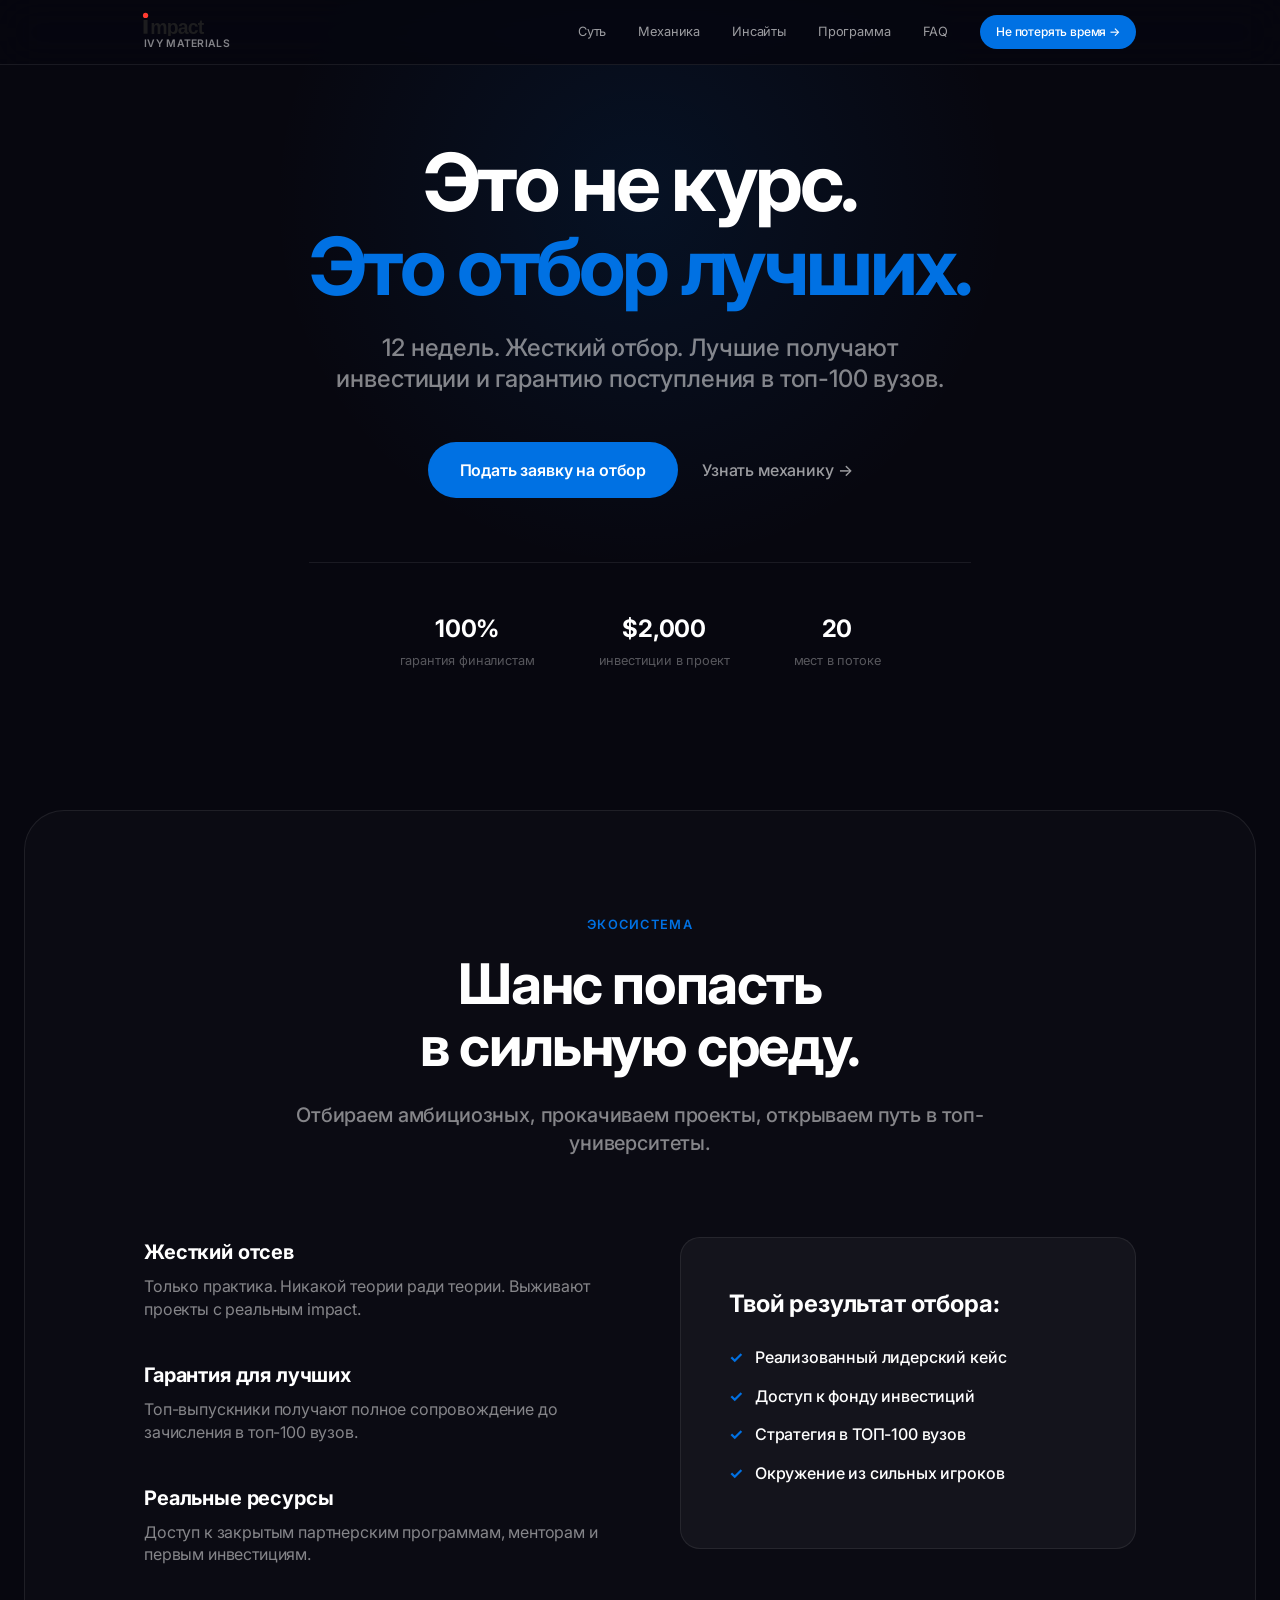
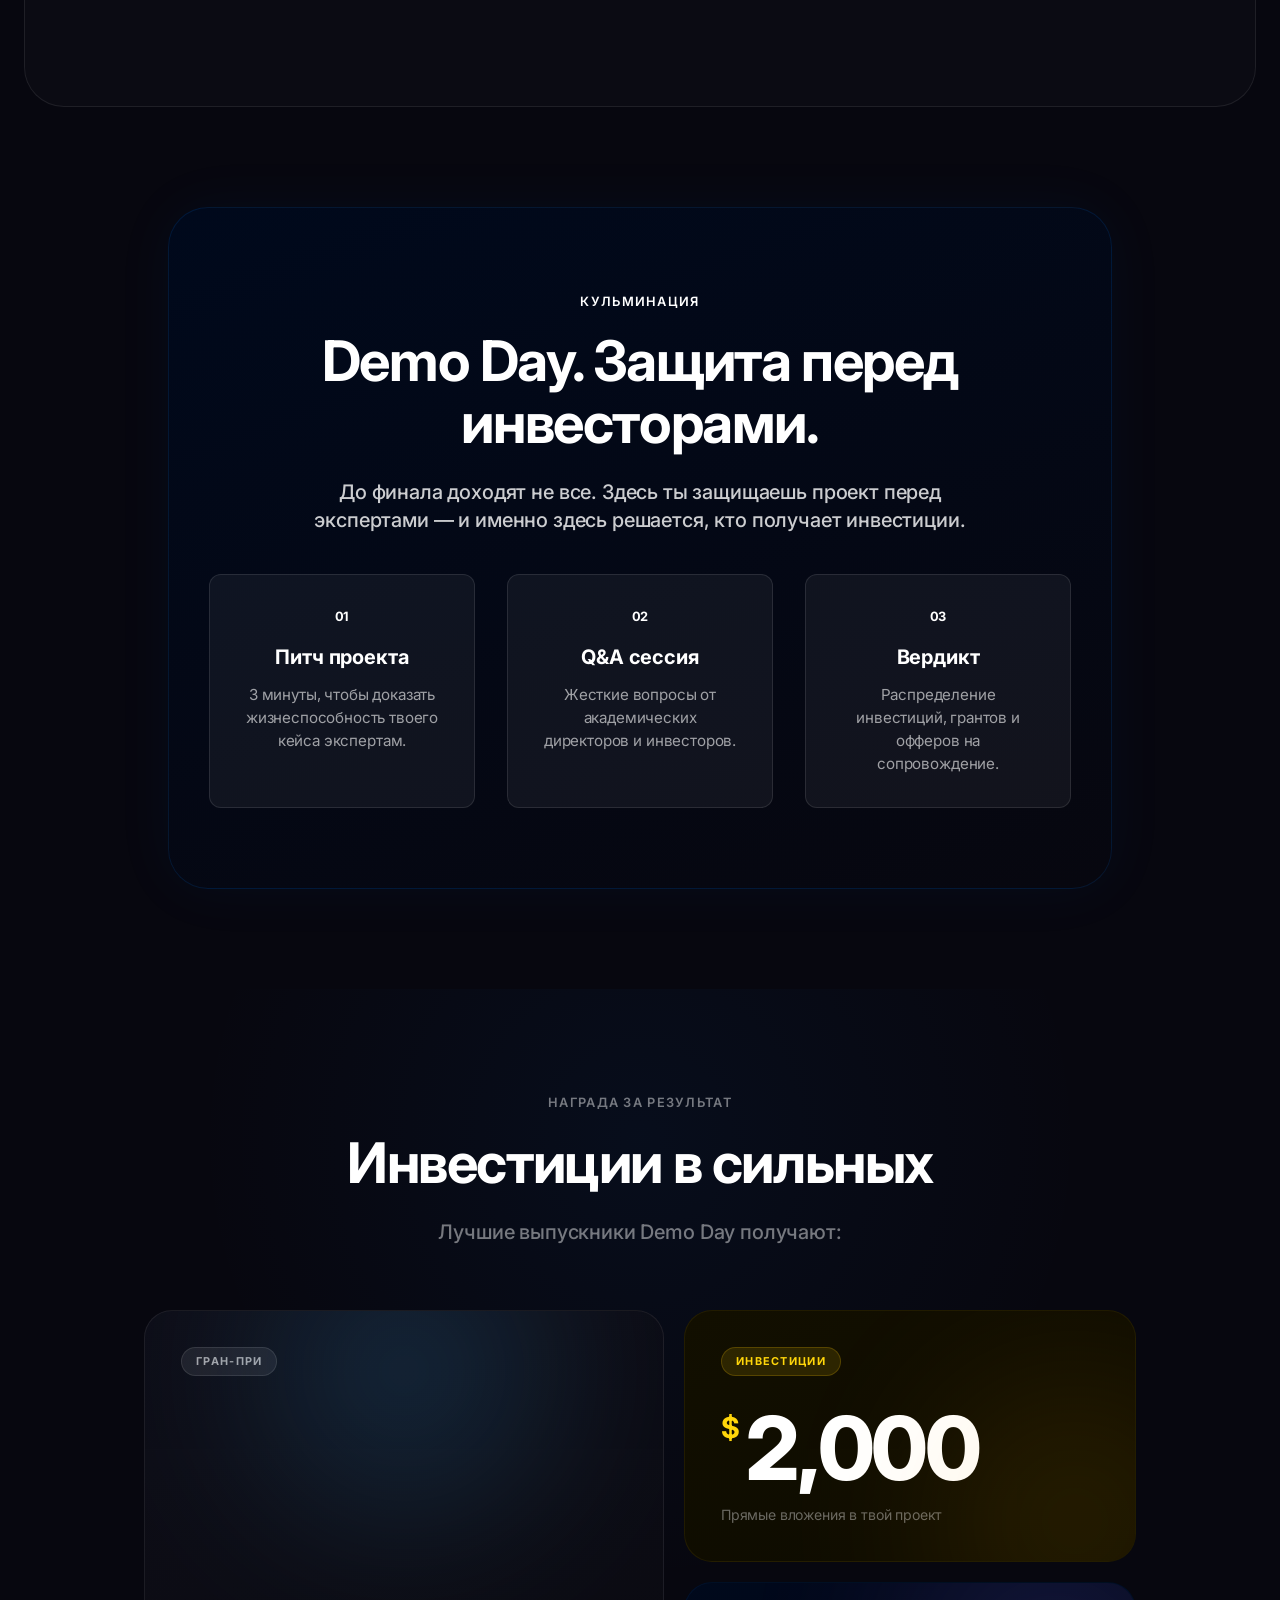
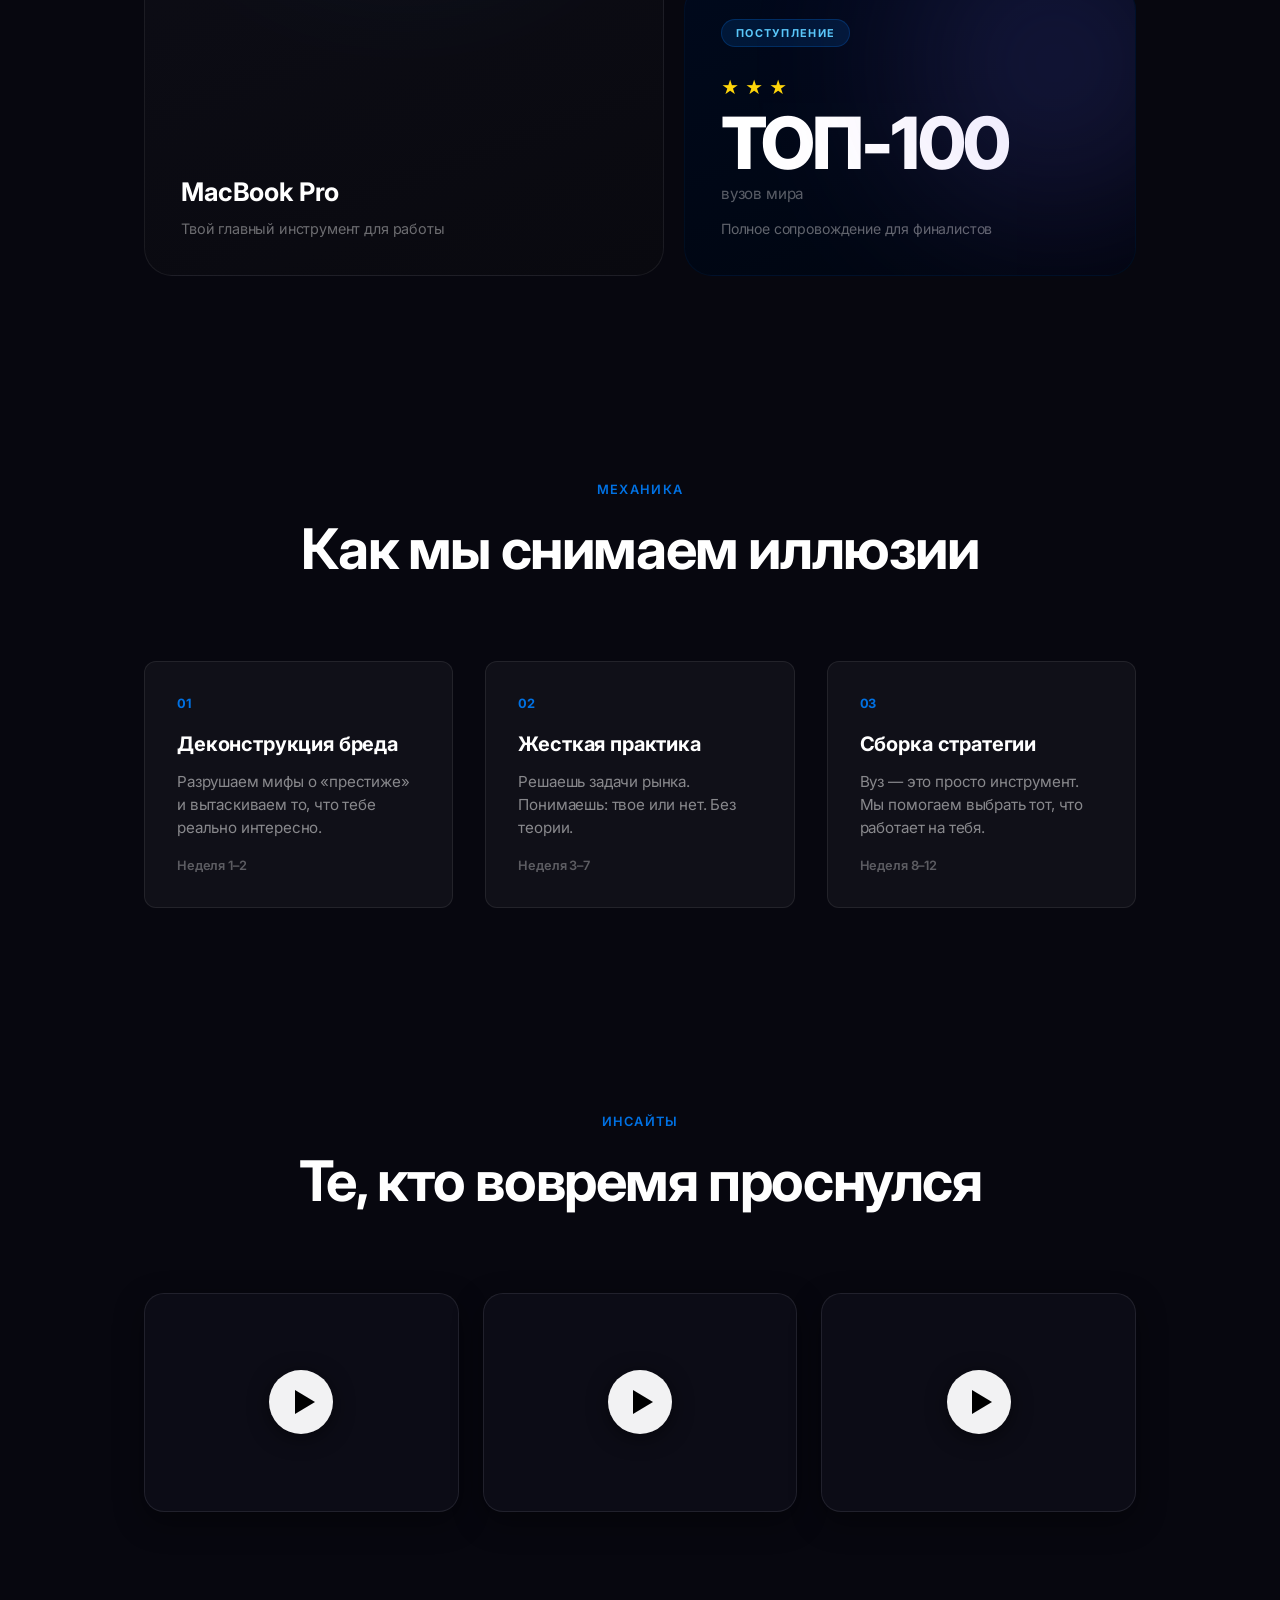
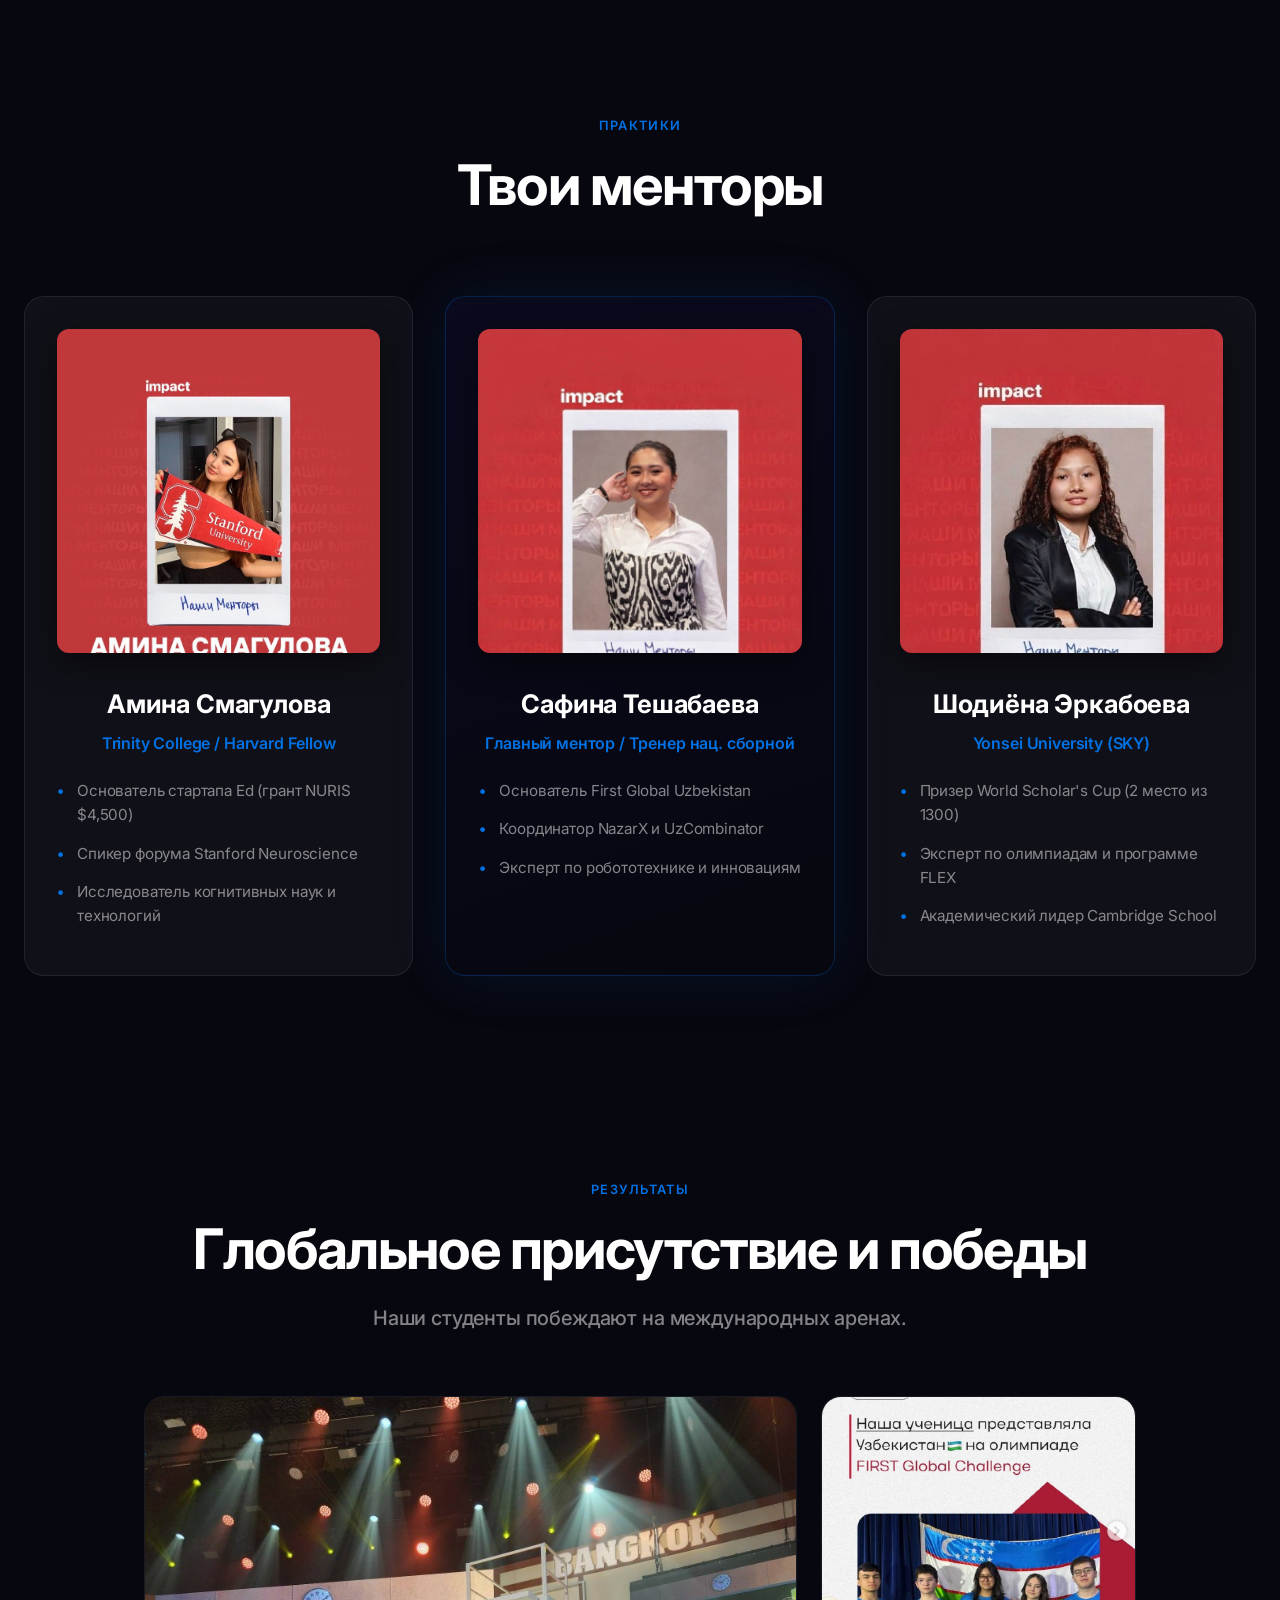
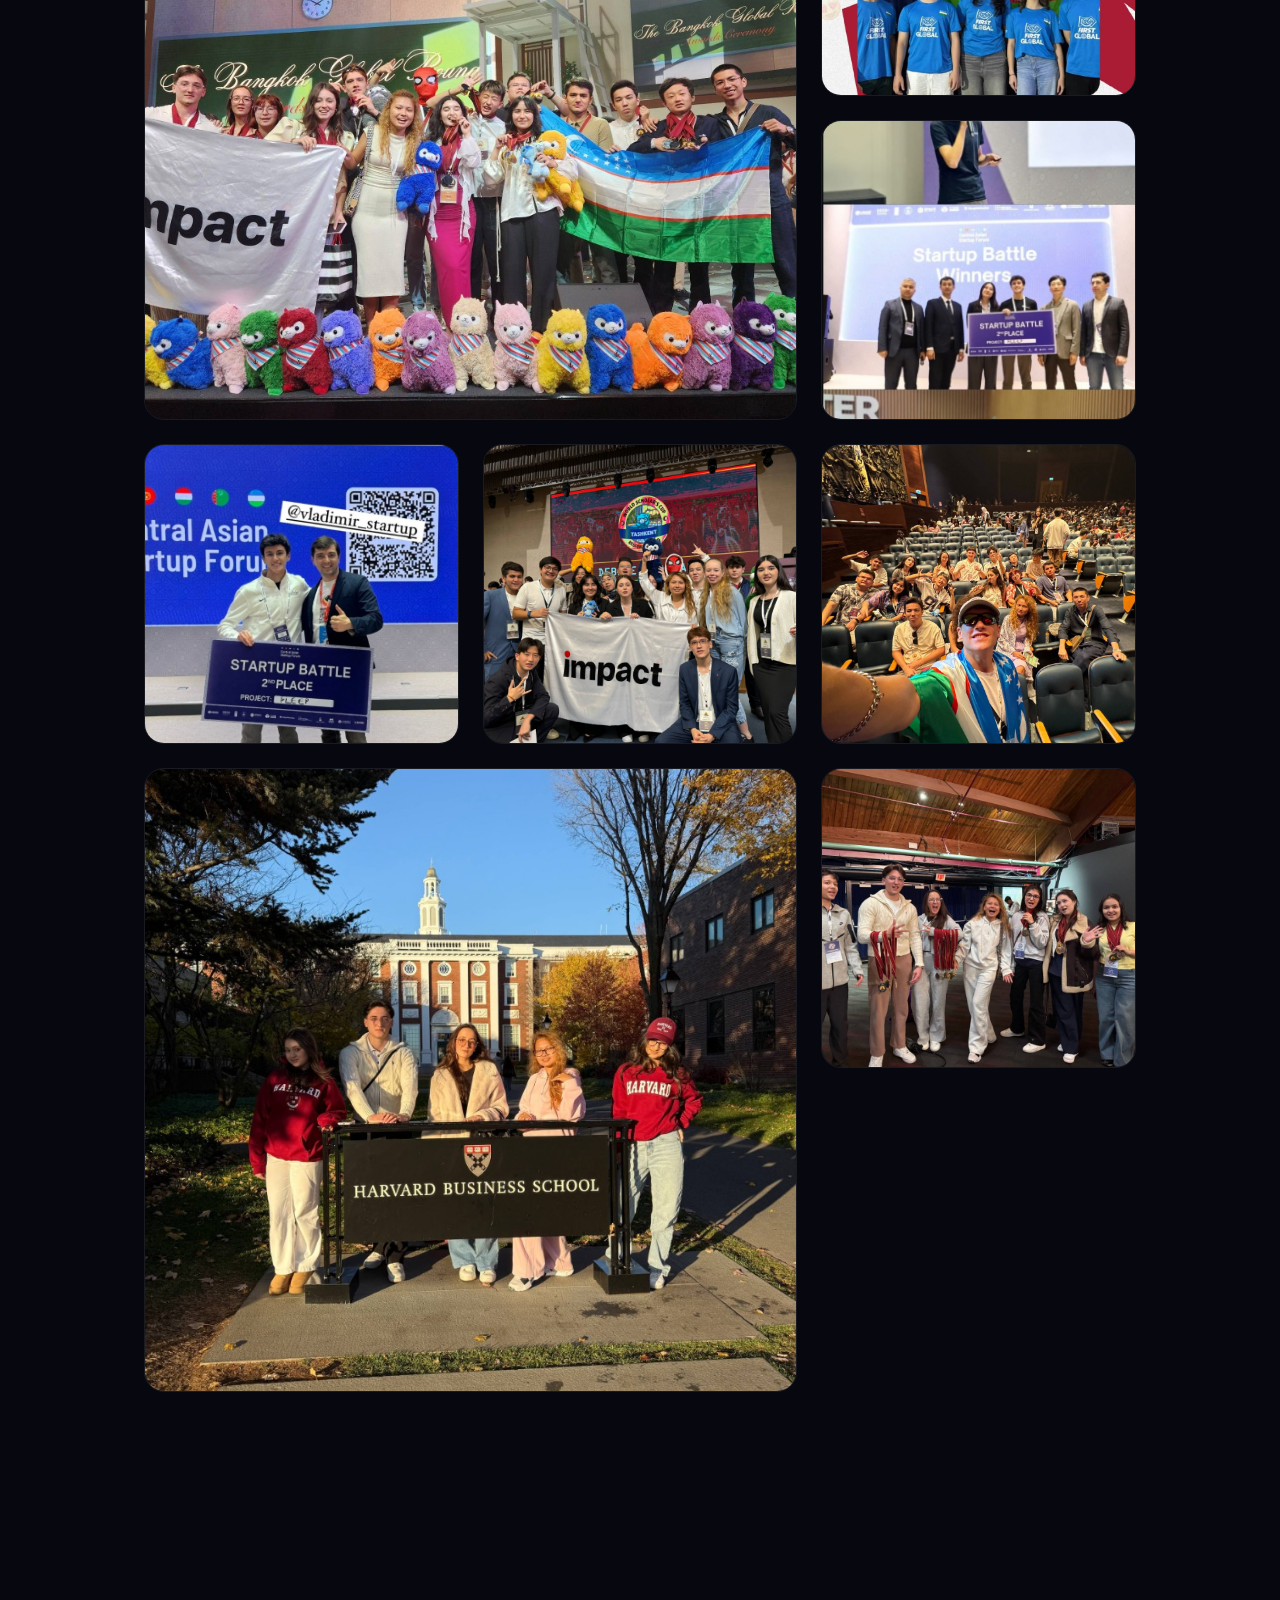
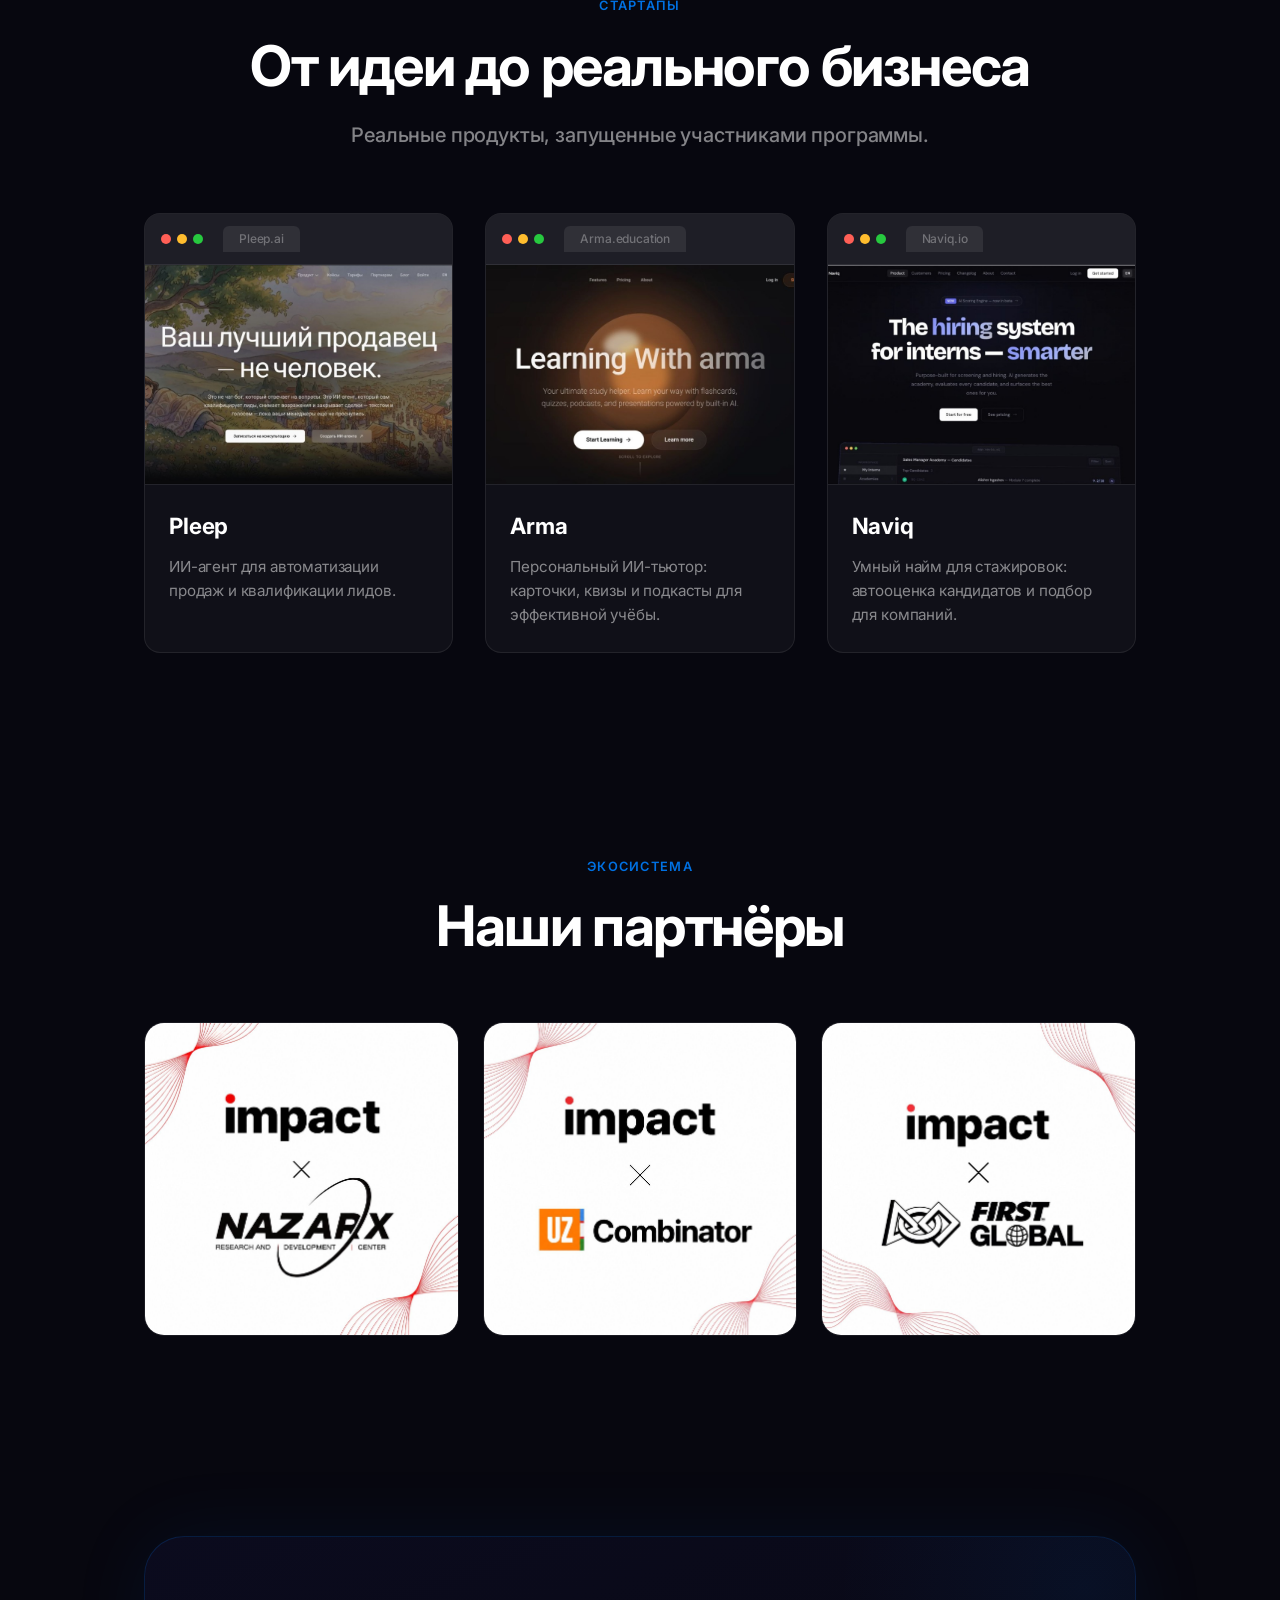
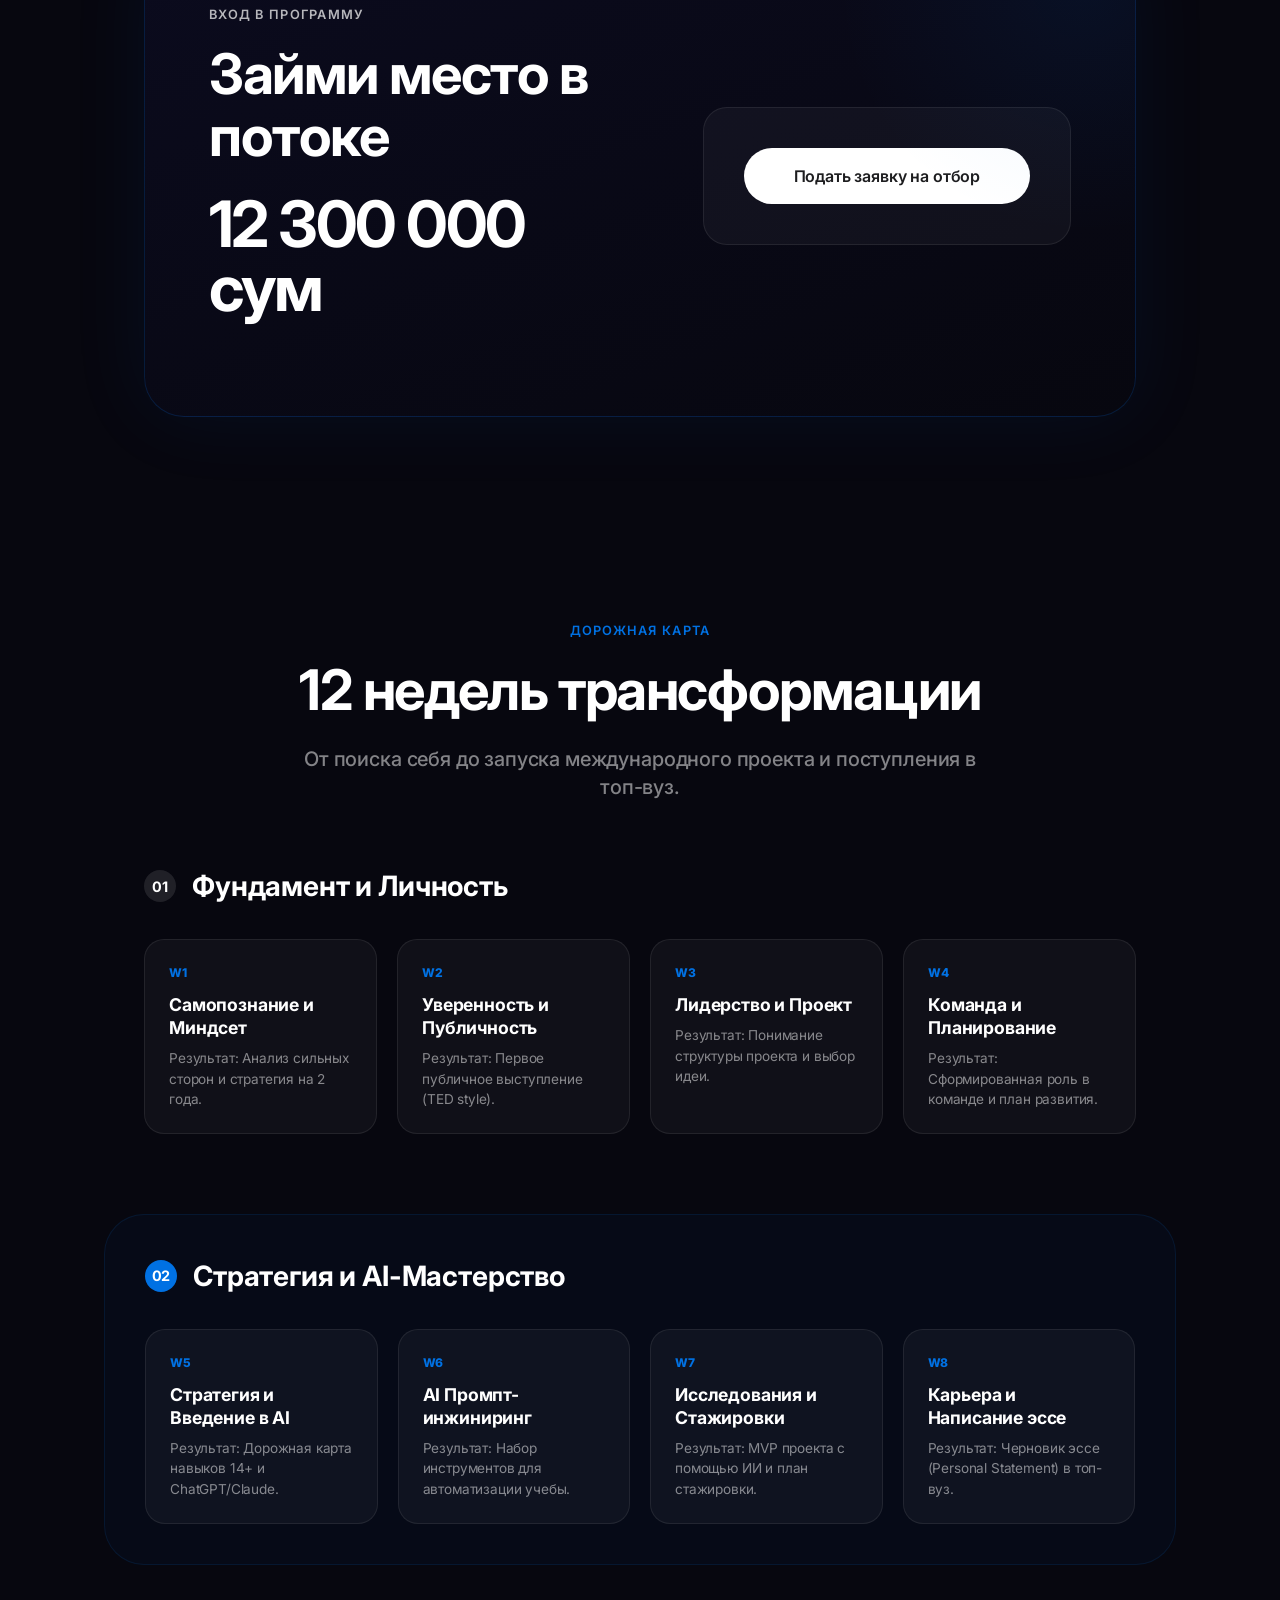
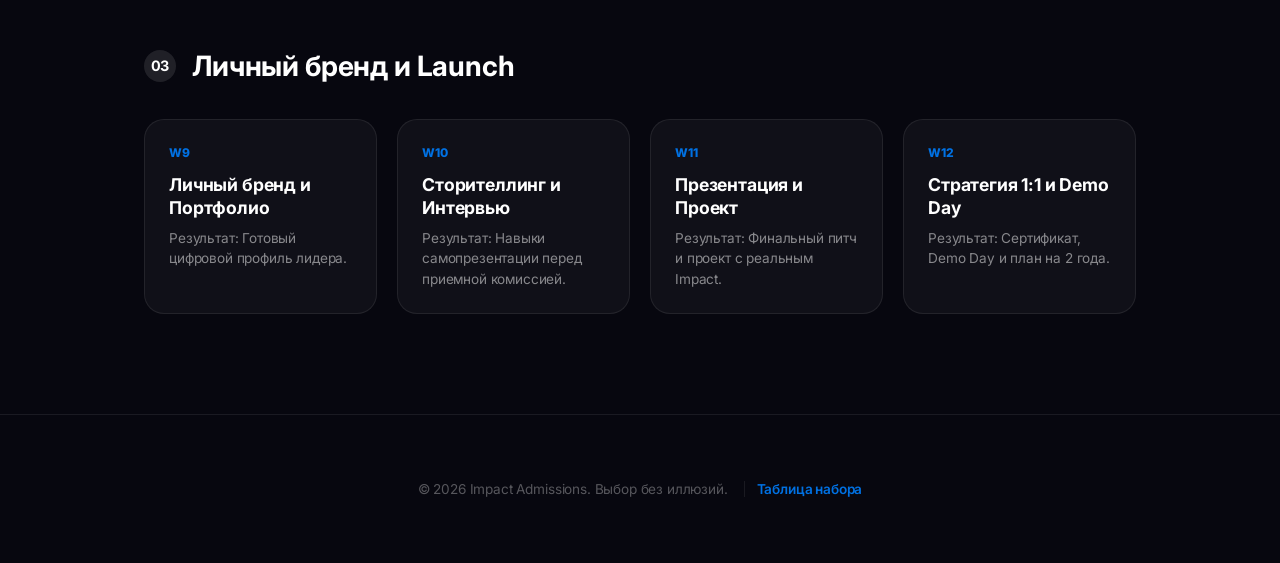
==== commit e4ff68b8: "Update index.html" ====
--- a/ivy-materials/index.html
+++ b/ivy-materials/index.html
@@ -491,13 +491,13 @@
     </div>
 
     <div class="collab-grid reveal">
-      <div class="collab-card reveal reveal-delay-1">
+      <div class="collab-card">
         <img src="collab-nazarx.jpg" alt="Impact × NAZARX" />
       </div>
-      <div class="collab-card reveal reveal-delay-2">
+      <div class="collab-card">
         <img src="collab-uzcombinator.jpg" alt="Impact × UZ Combinator" />
       </div>
-      <div class="collab-card reveal reveal-delay-3">
+      <div class="collab-card">
         <img src="collab-firstglobal.jpg" alt="Impact × FIRST Global" />
       </div>
     </div>
--- a/ivy-materials/styles.css
+++ b/ivy-materials/styles.css
@@ -308,6 +308,12 @@
   .offer-card { padding: 48px 24px; }
   .offer-bonuses { grid-template-columns: 1fr; }
 }
+/* ===== COLLABS ===== */
+.collab-grid { display: grid; grid-template-columns: repeat(3, 1fr); gap: 24px; margin-top: 64px; }
+.collab-card { border-radius: var(--border-radius-large); overflow: hidden; border: 1px solid var(--border-subtle); transition: transform 0.3s ease, box-shadow 0.3s ease; }
+.collab-card:hover { transform: translateY(-8px); box-shadow: 0 24px 48px rgba(0,0,0,0.4); border-color: rgba(0,113,227,0.25); }
+.collab-card img { width: 100%; display: block; }
+@media (max-width: 768px) { .collab-grid { grid-template-columns: 1fr; } }
 
 .hidden { display: none !important; }
 
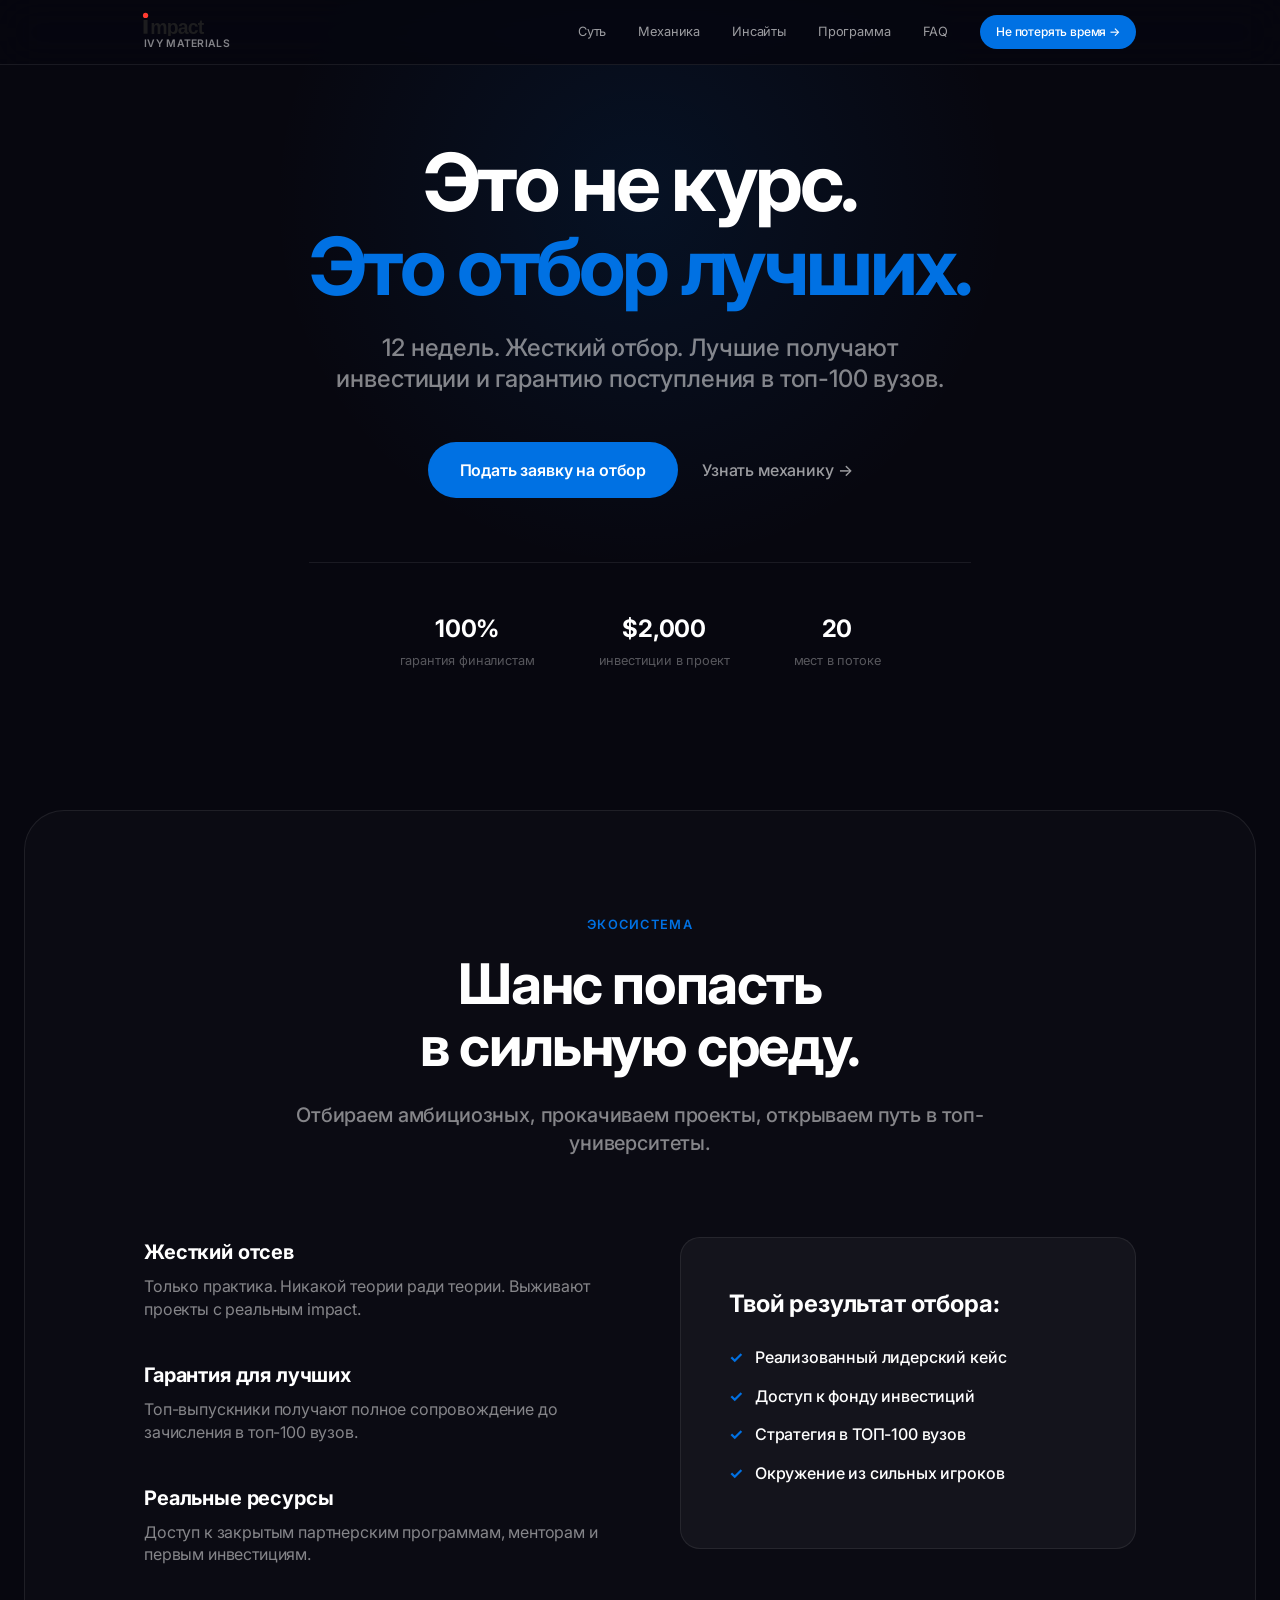
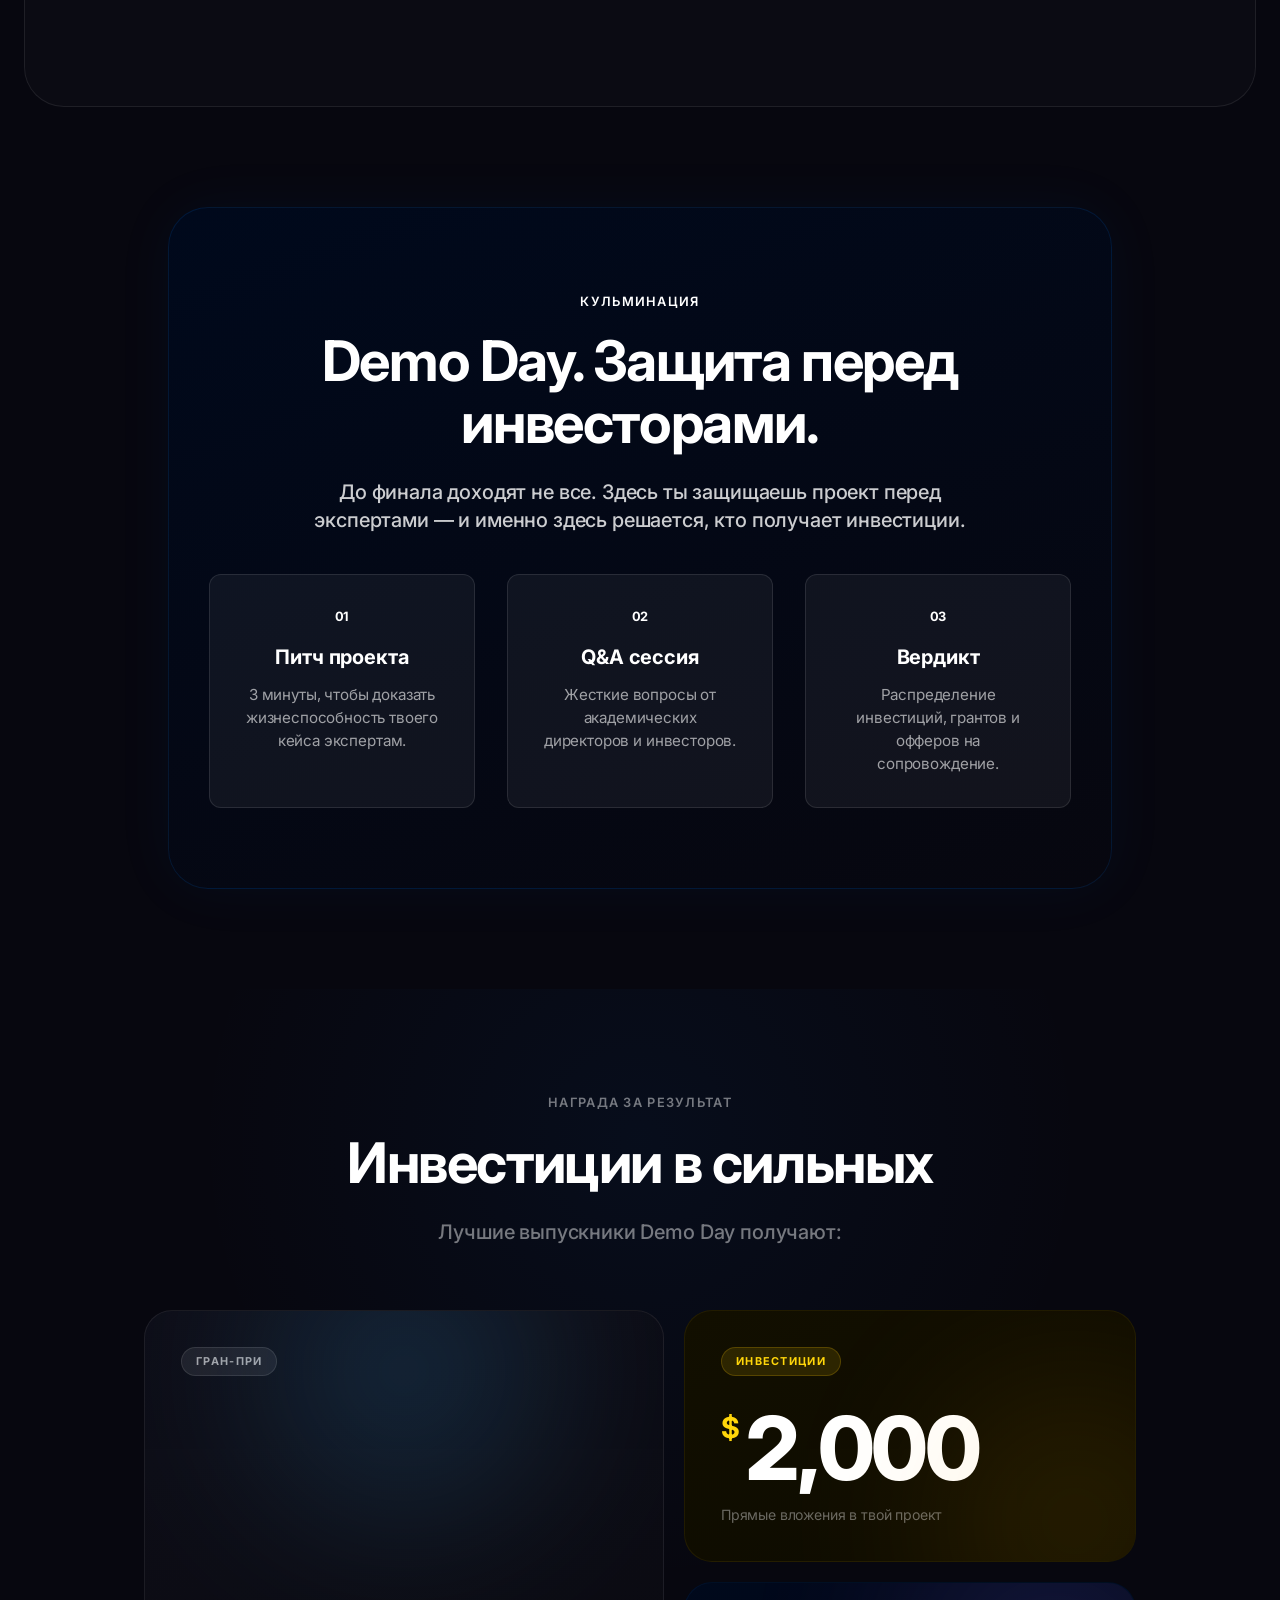
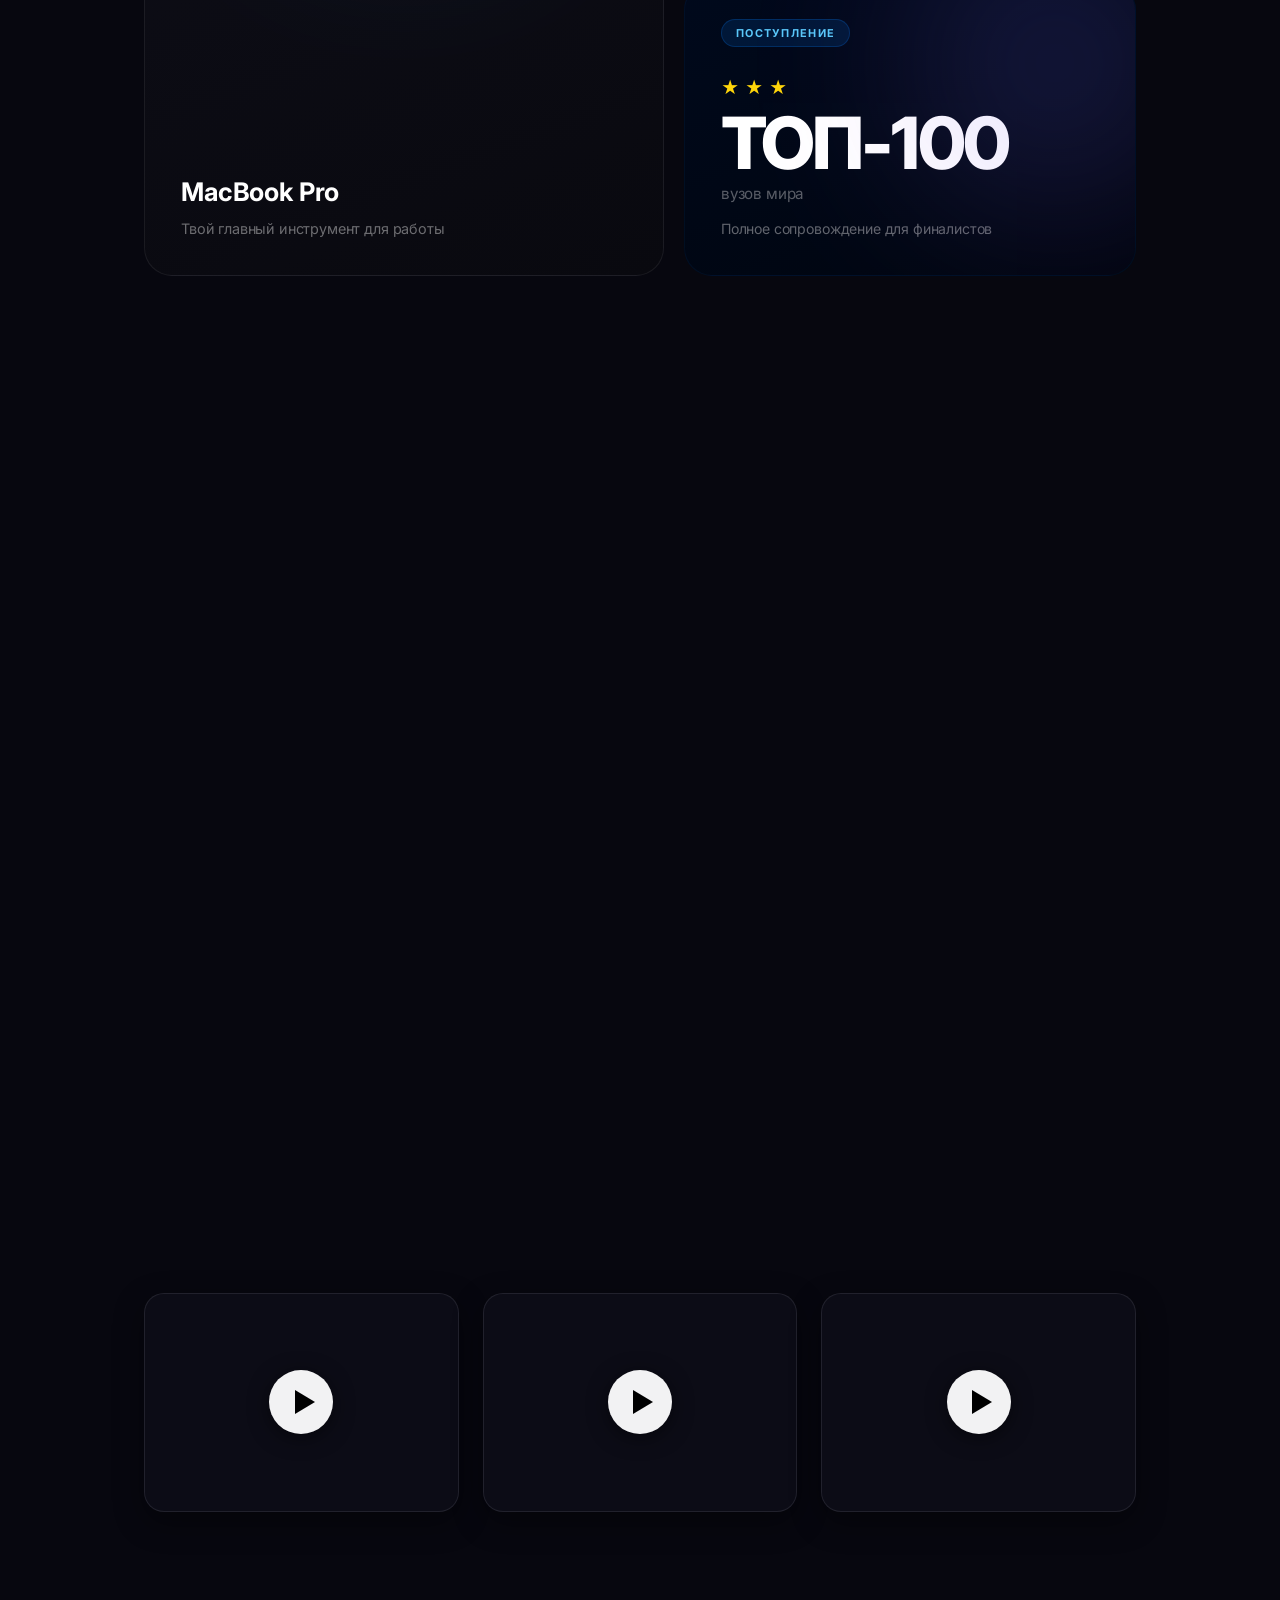
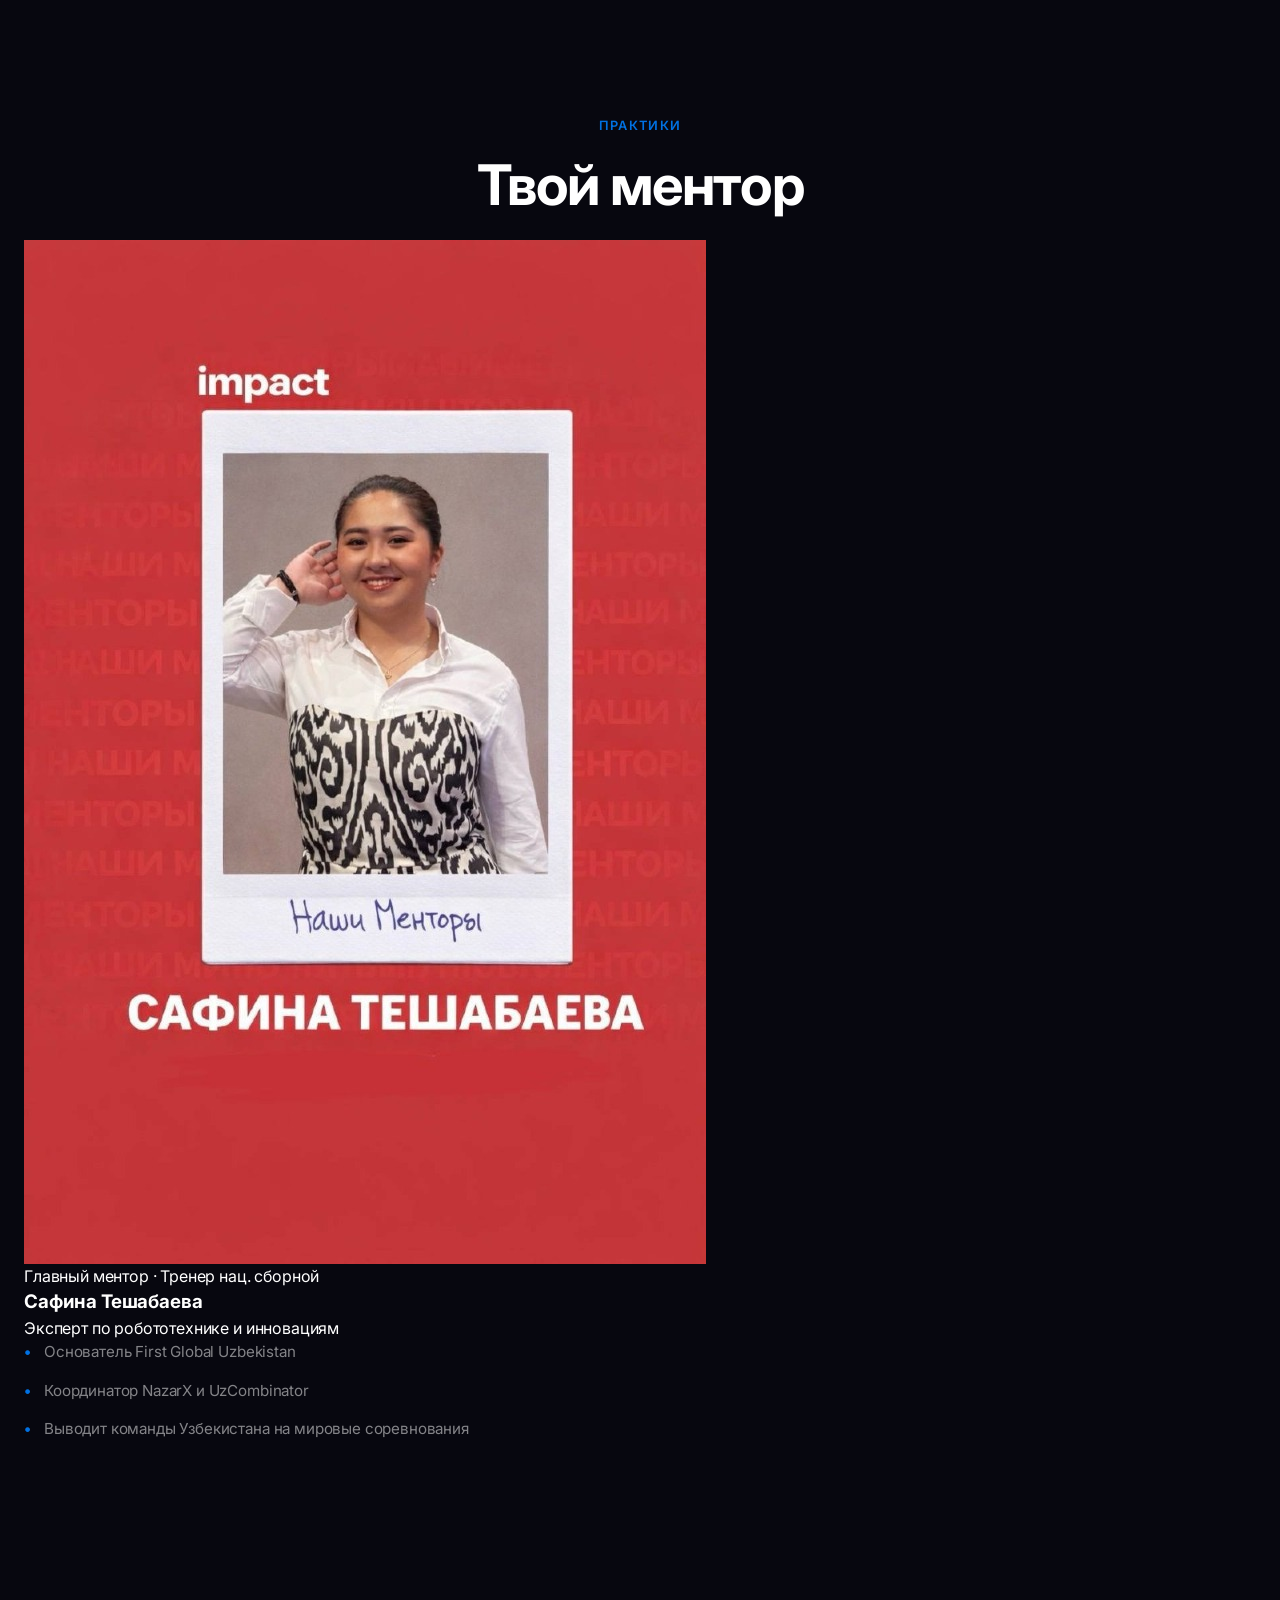
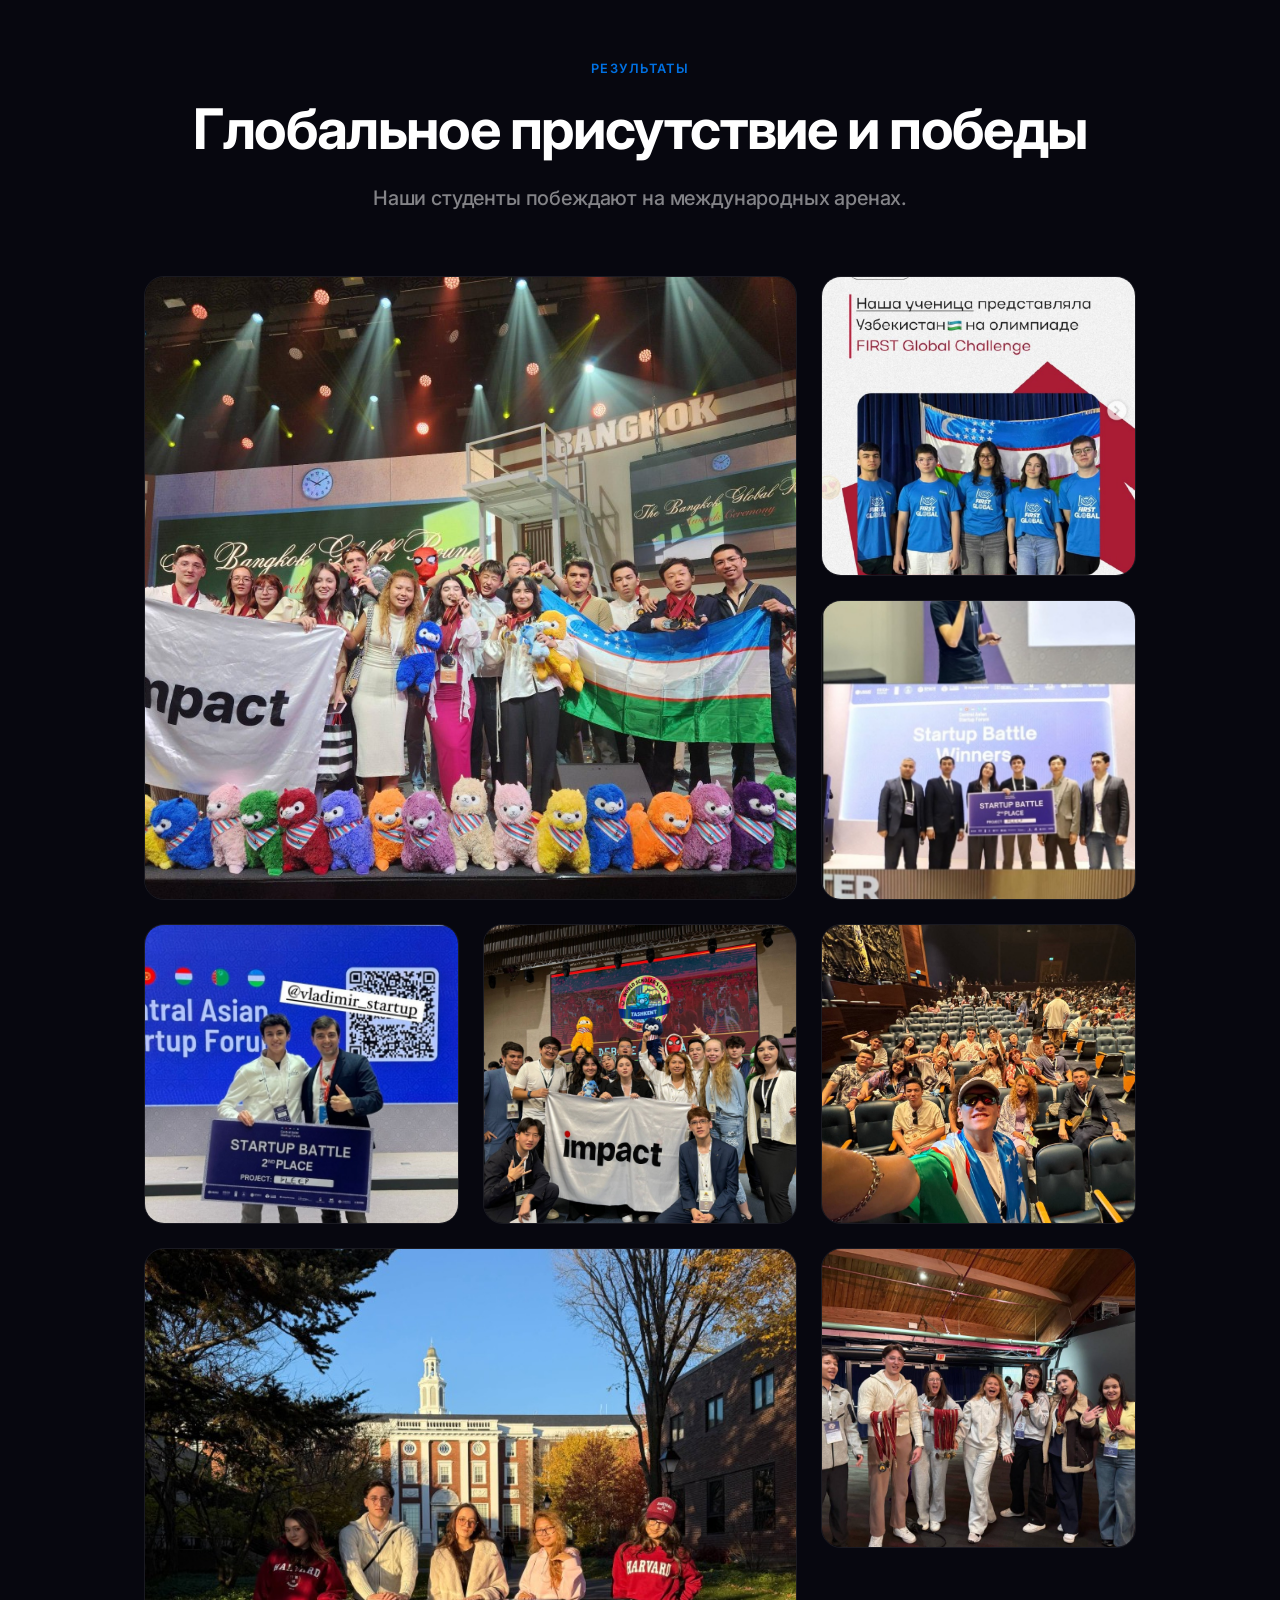
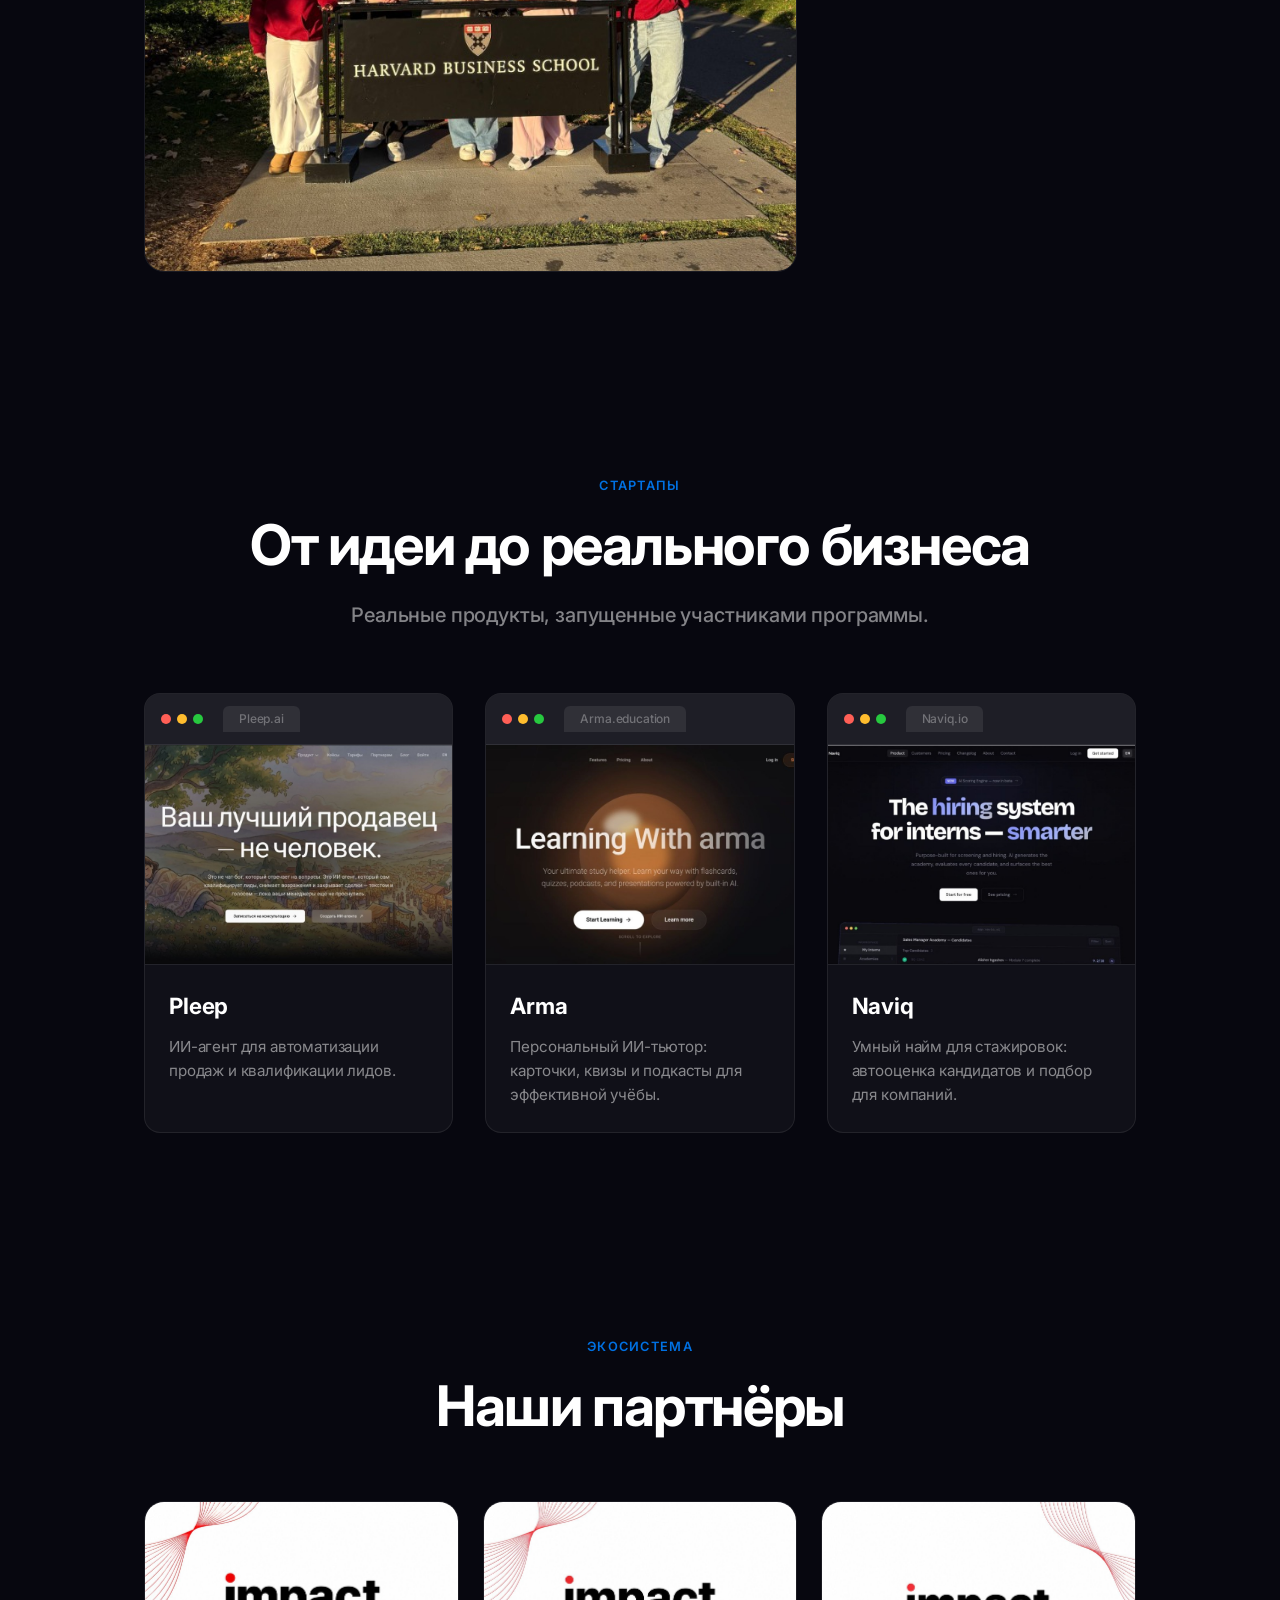
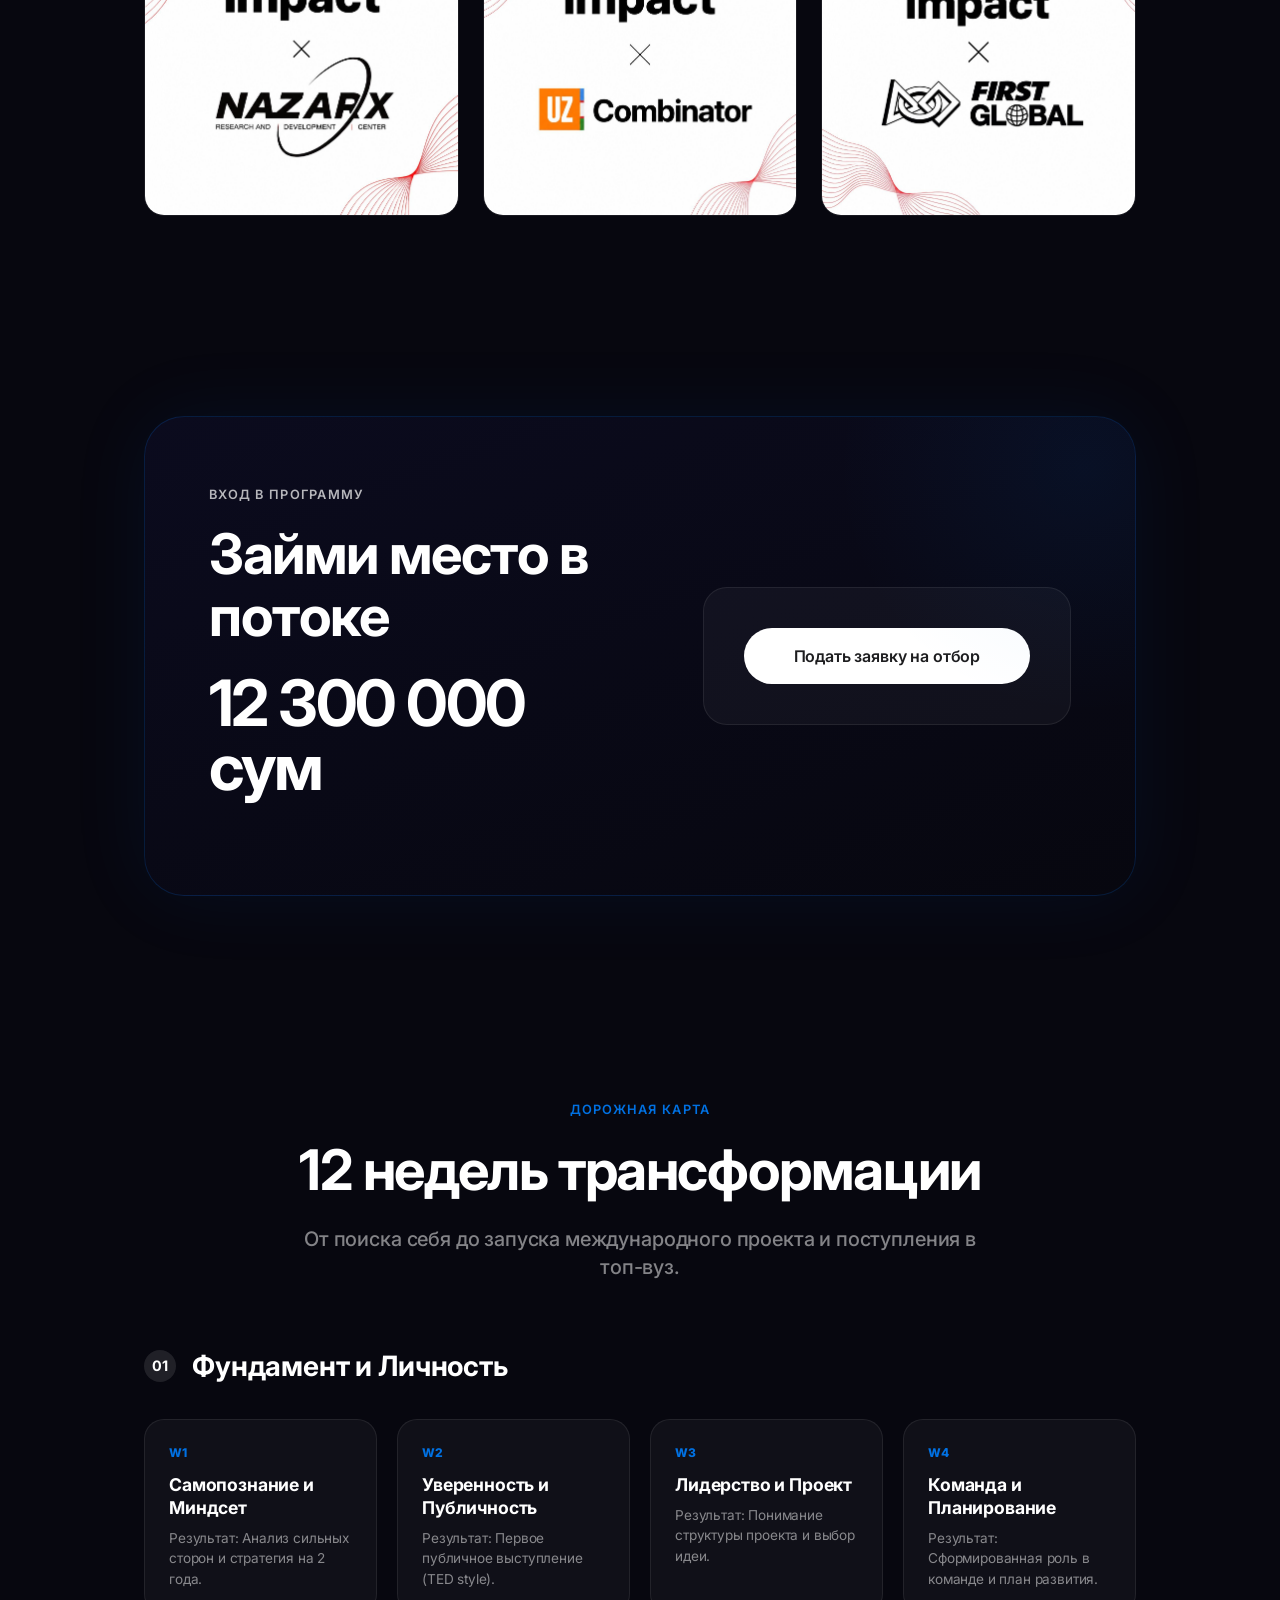
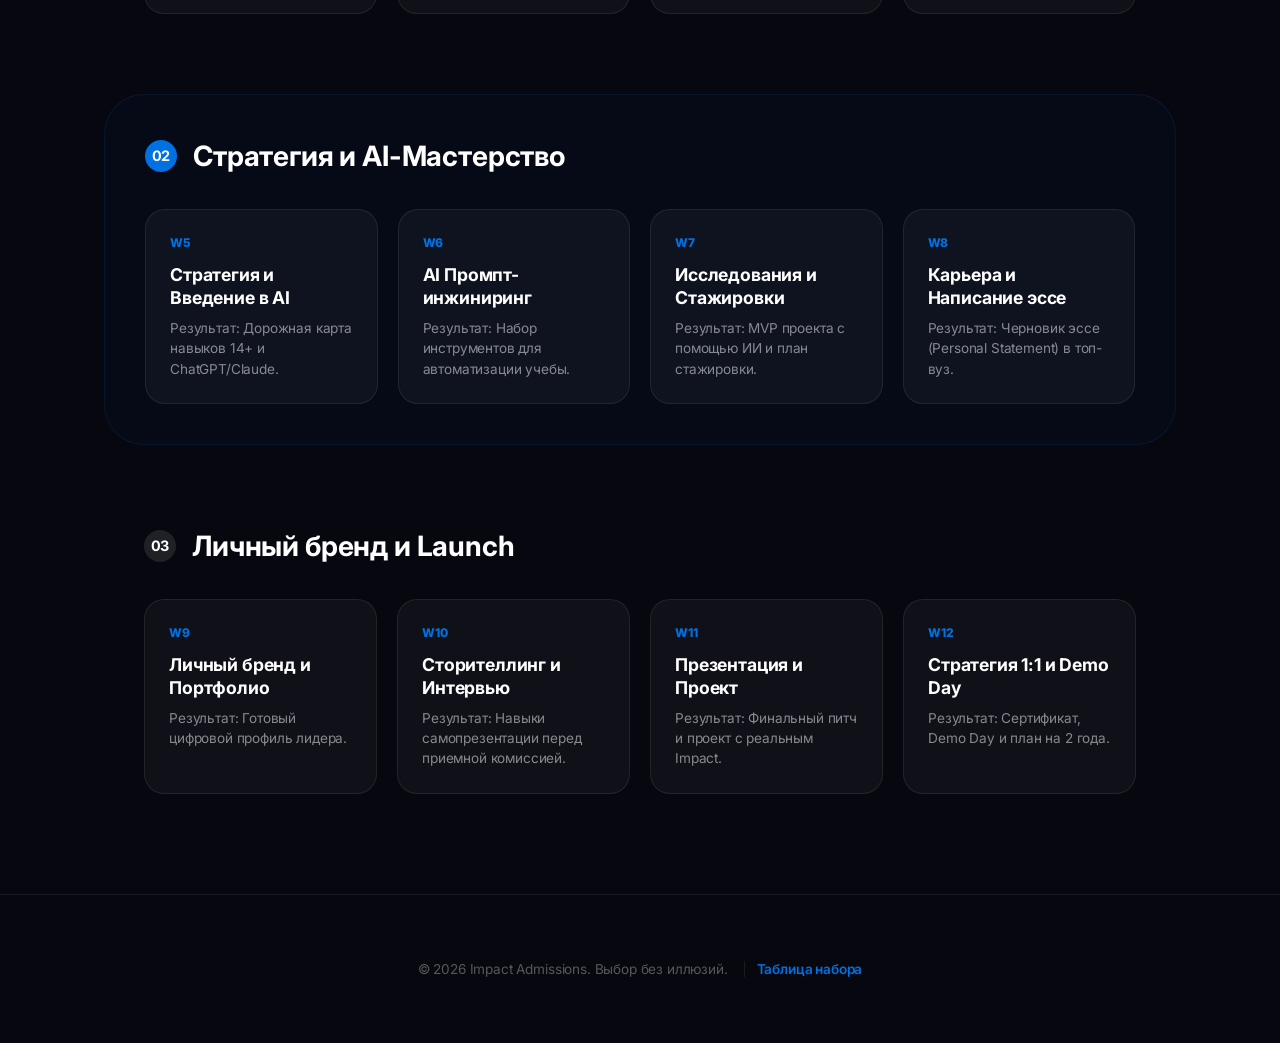
==== commit e74b4492: "Update index.html" ====
--- a/ivy-materials/index.html
+++ b/ivy-materials/index.html
@@ -309,55 +309,32 @@
     </section>
 
     <!-- MENTORS -->
-    <section class="trust section" id="trust">
-      <div class="container">
-        <div class="text-center reveal">
-          <div class="section-badge">Практики</div>
-          <h2 class="section-title">Твои менторы</h2>
-        </div>
-
-        <div class="trust-grid reveal">
-          <div class="mentor-card reveal reveal-delay-1">
-            <img src="mentor-amina.jpg" alt="Amina Smagulova" class="mentor-photo" />
-            <div class="mentor-info">
-              <h4>Амина Смагулова</h4>
-              <p class="mentor-role">Trinity College / Harvard Fellow</p>
-              <ul class="mentor-highlights">
-                <li>Основатель стартапа Ed (грант NURIS $4,500)</li>
-                <li>Спикер форума Stanford Neuroscience</li>
-                <li>Исследователь когнитивных наук и технологий</li>
-              </ul>
-            </div>
-          </div>
-
-          <div class="mentor-card mentor-main reveal reveal-delay-2">
-            <img src="mentor-safina.jpg" alt="Safina Teshabayeva" class="mentor-photo" />
-            <div class="mentor-info">
-              <h4>Сафина Тешабаева</h4>
-              <p class="mentor-role">Главный ментор / Тренер нац. сборной</p>
-              <ul class="mentor-highlights">
-                <li>Основатель First Global Uzbekistan</li>
-                <li>Координатор NazarX и UzCombinator</li>
-                <li>Эксперт по робототехнике и инновациям</li>
-              </ul>
-            </div>
-          </div>
-
-          <div class="mentor-card reveal reveal-delay-3">
-            <img src="mentor-shodiyona.jpg" alt="Shodiyona Erkaboyeva" class="mentor-photo" />
-            <div class="mentor-info">
-              <h4>Шодиёна Эркабоева</h4>
-              <p class="mentor-role">Yonsei University (SKY)</p>
-              <ul class="mentor-highlights">
-                <li>Призер World Scholar's Cup (2 место из 1300)</li>
-                <li>Эксперт по олимпиадам и программе FLEX</li>
-                <li>Академический лидер Cambridge School</li>
-              </ul>
-            </div>
-          </div>
-        </div>
-      </div>
-    </section>
+<section class="trust section" id="trust">
+  <div class="container">
+    <div class="text-center reveal">
+      <div class="section-badge">Практики</div>
+      <h2 class="section-title">Твой ментор</h2>
+    </div>
+
+    <div class="mentor-solo-wrap reveal">
+      <div class="mentor-solo-card">
+        <div class="mentor-solo-photo-wrap">
+          <img src="mentor-safina.jpg" alt="Safina Teshabayeva" class="mentor-solo-photo" />
+        </div>
+        <div class="mentor-solo-info">
+          <p class="mentor-solo-tag">Главный ментор · Тренер нац. сборной</p>
+          <h3 class="mentor-solo-name">Сафина Тешабаева</h3>
+          <p class="mentor-solo-role">Эксперт по робототехнике и инновациям</p>
+          <ul class="mentor-highlights">
+            <li>Основатель First Global Uzbekistan</li>
+            <li>Координатор NazarX и UzCombinator</li>
+            <li>Выводит команды Узбекистана на мировые соревнования</li>
+          </ul>
+        </div>
+      </div>
+    </div>
+  </div>
+</section>
 
     <!-- RESULTS -->
     <section class="results section" id="results">
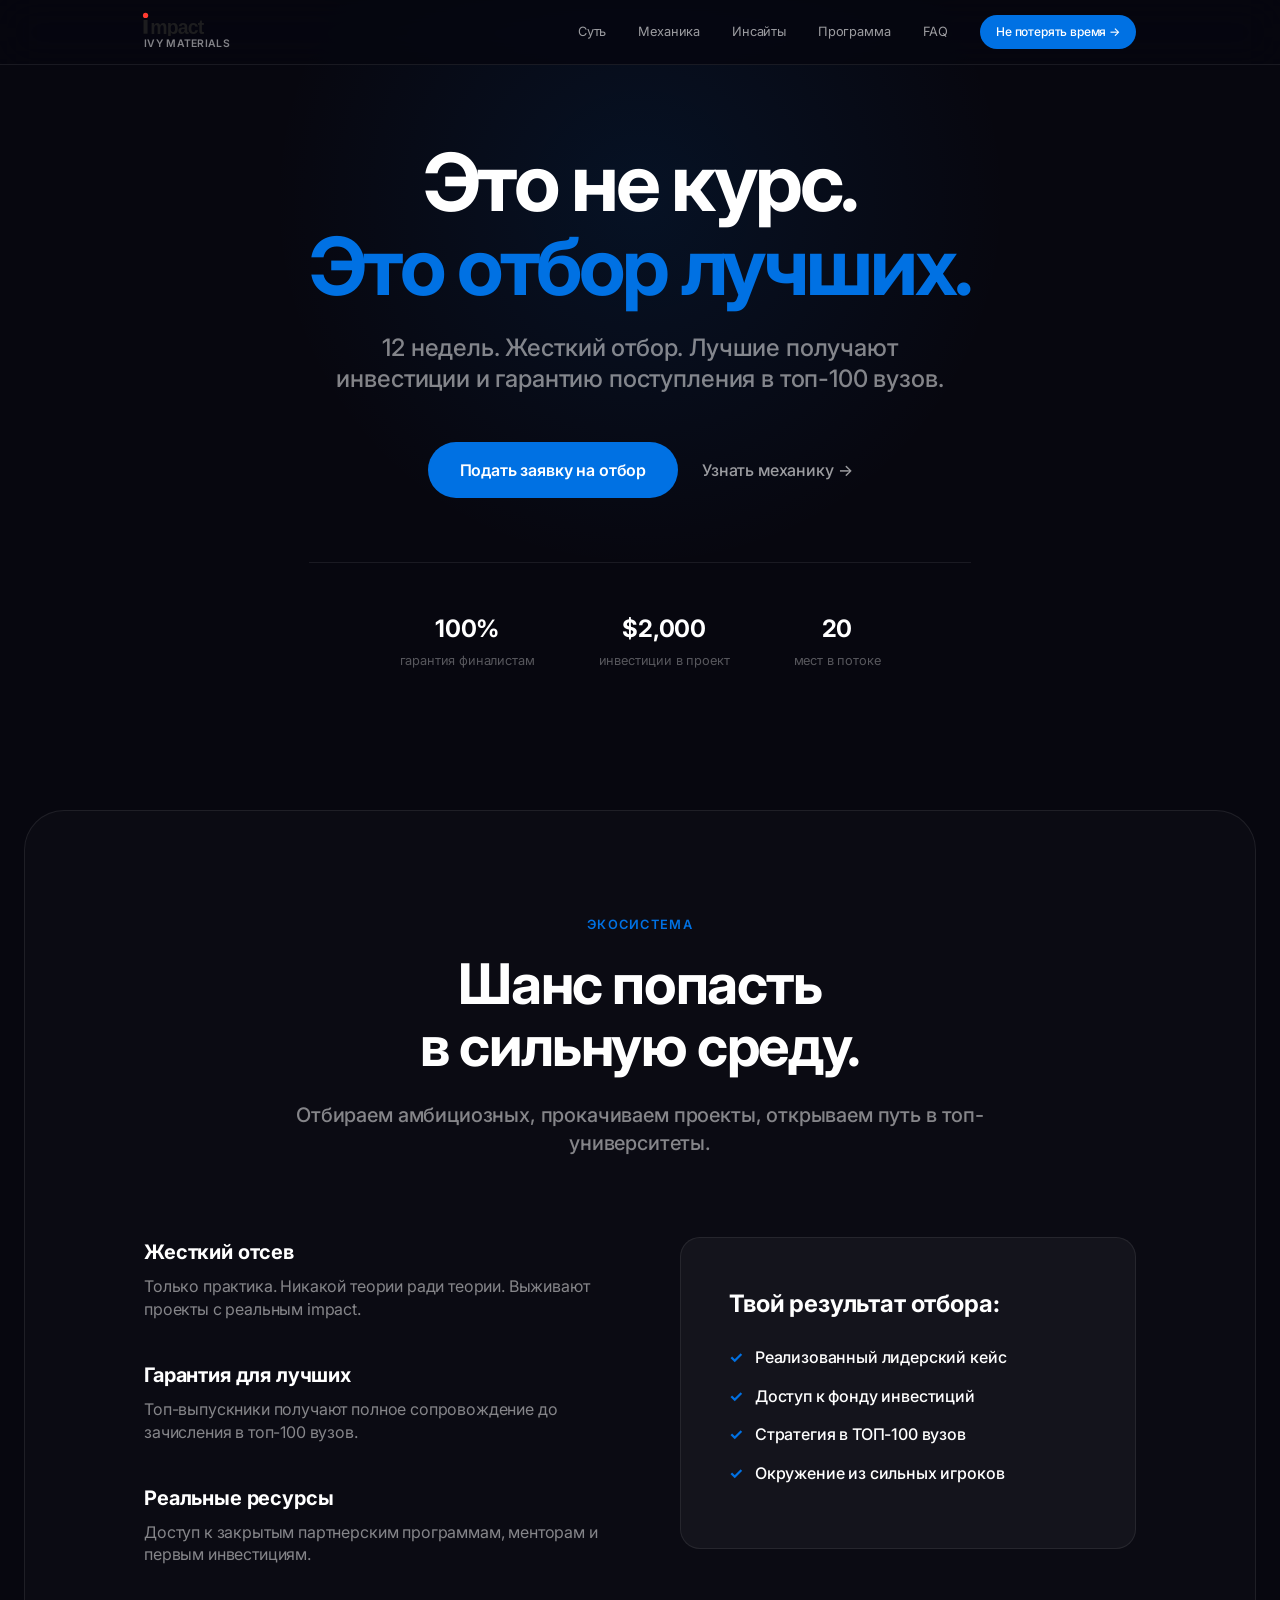
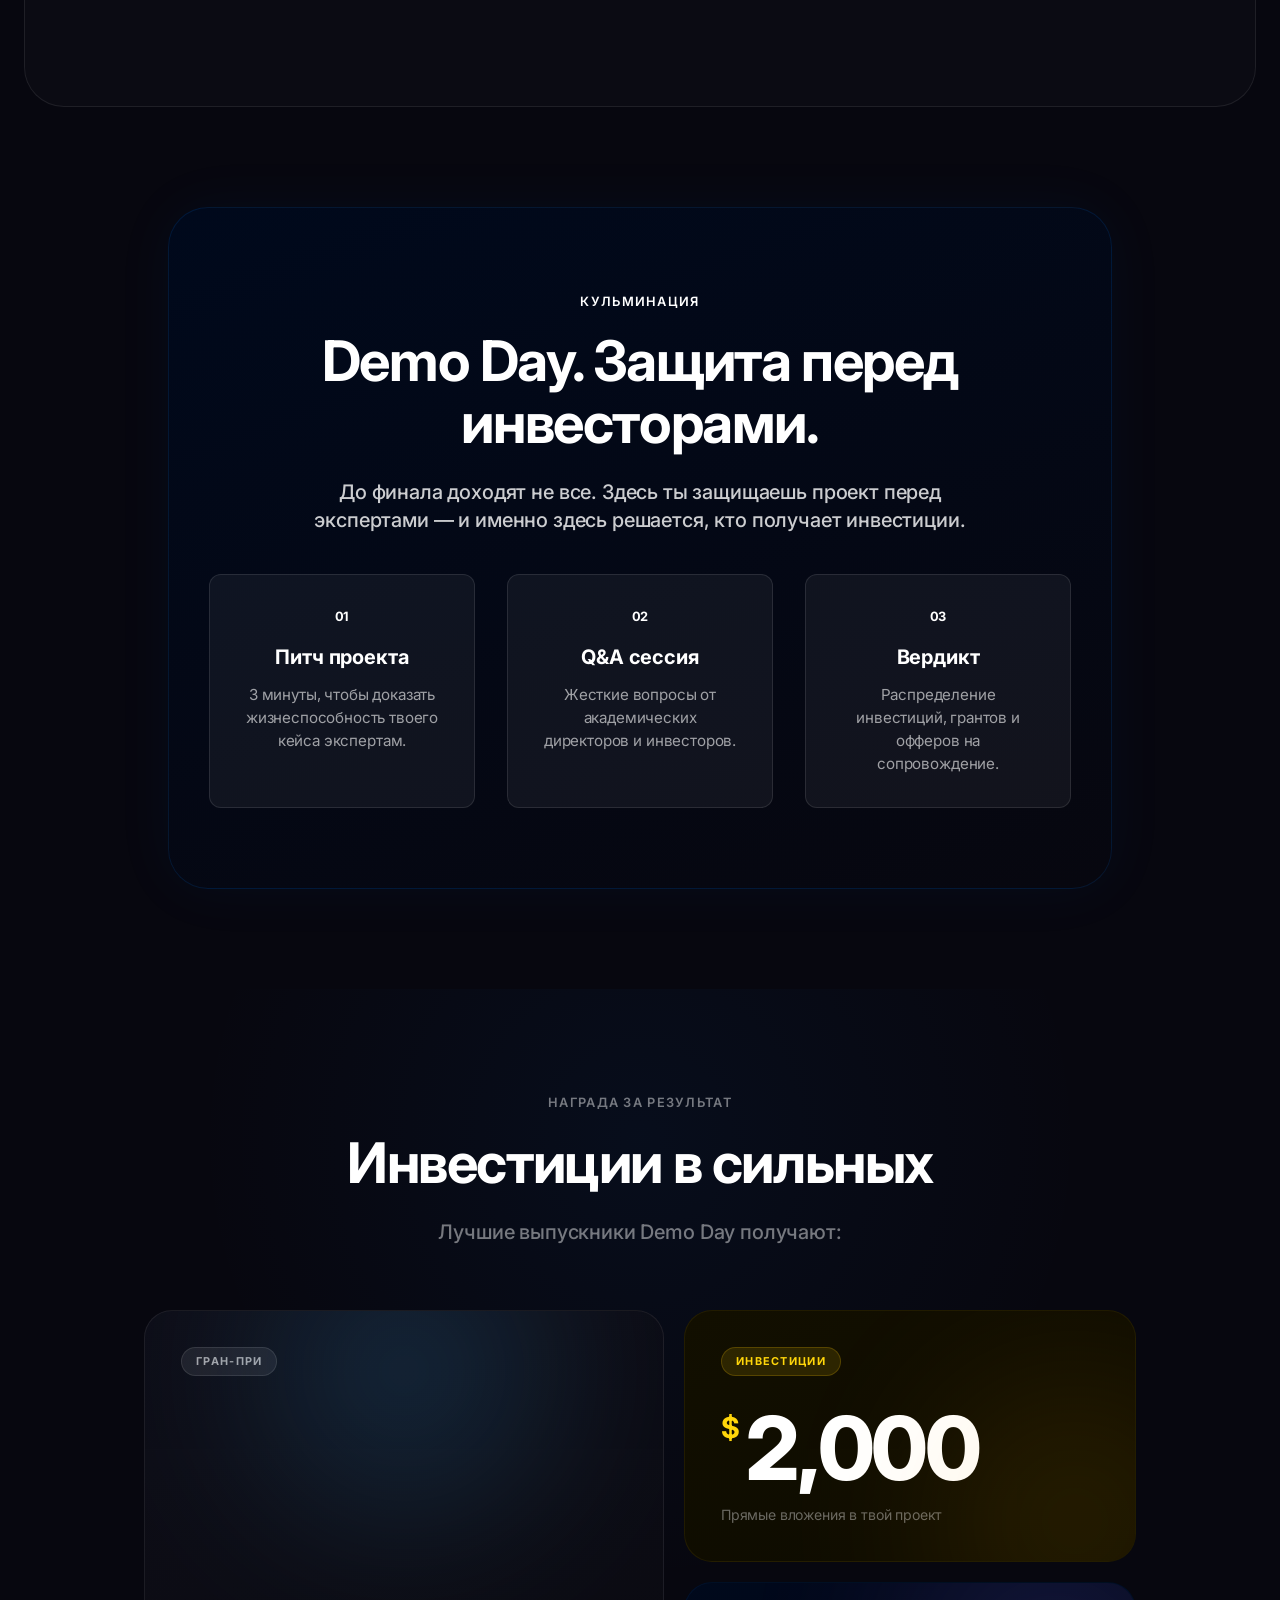
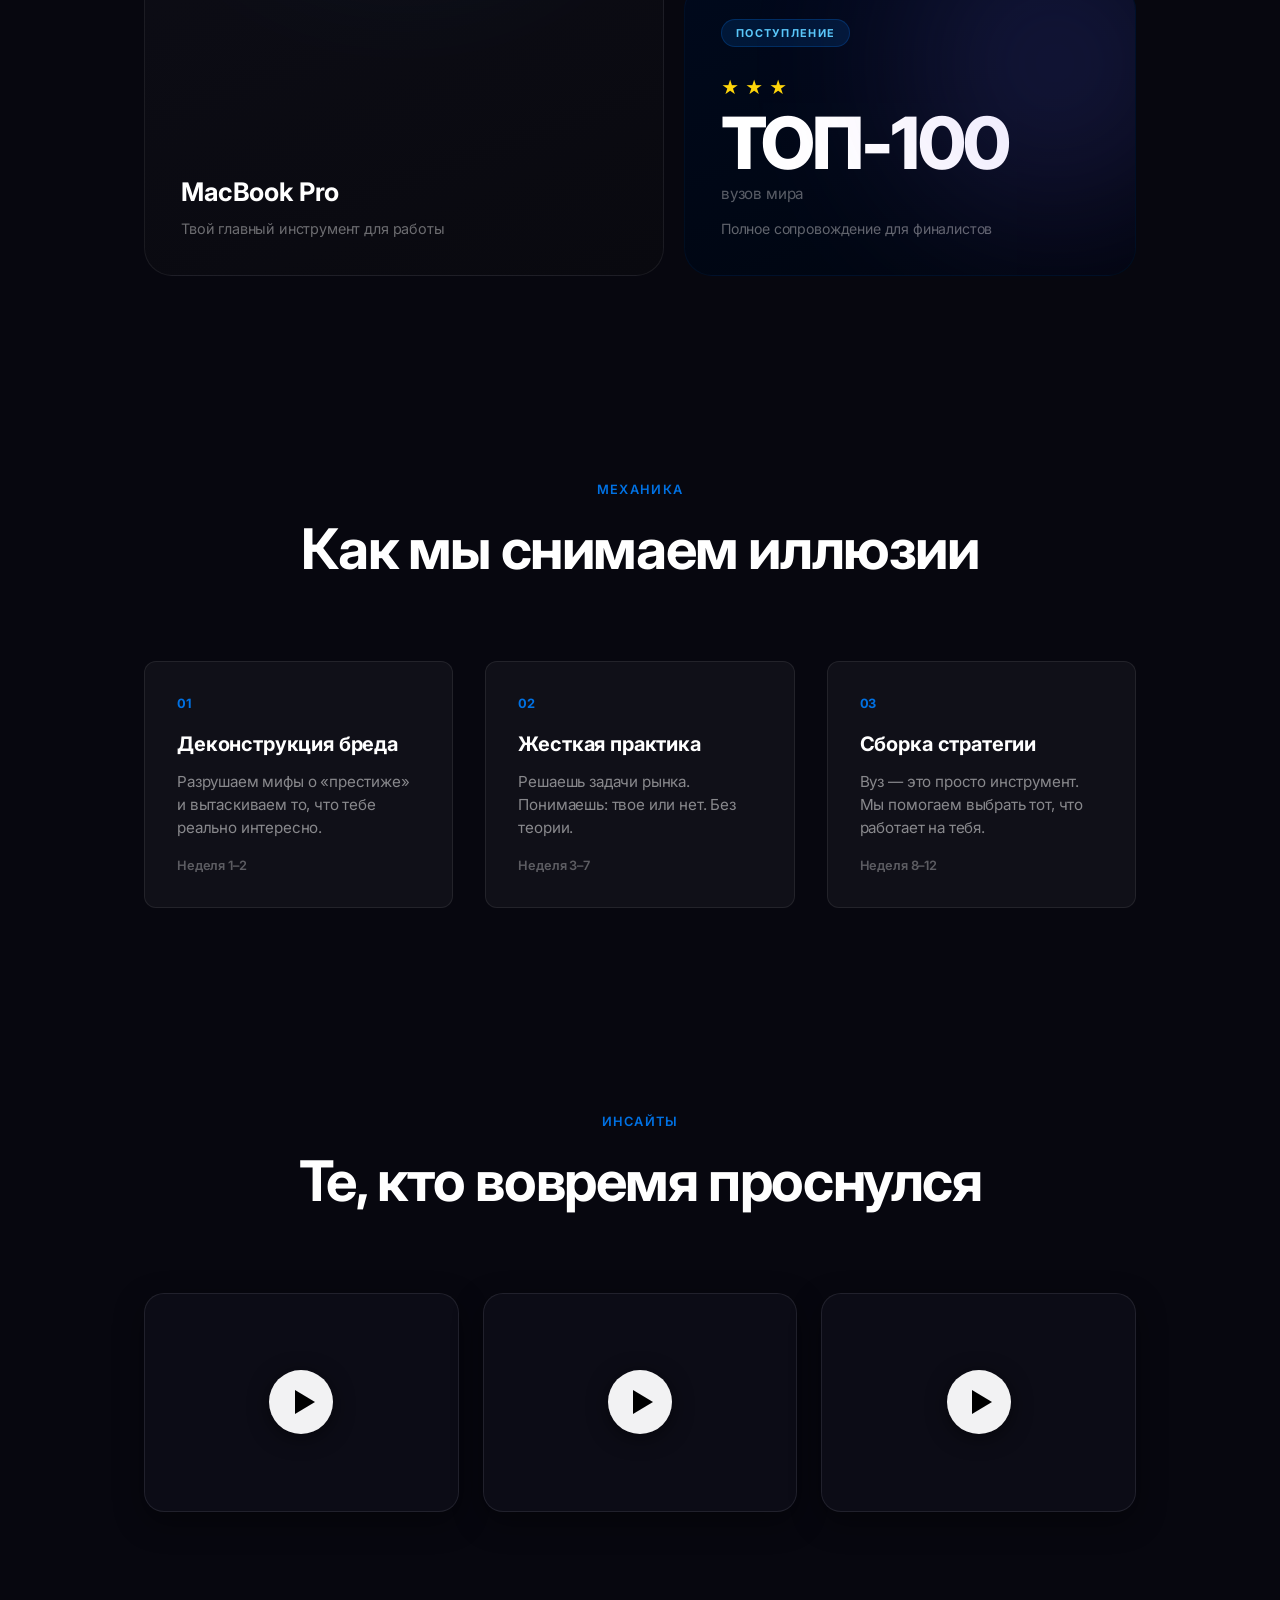
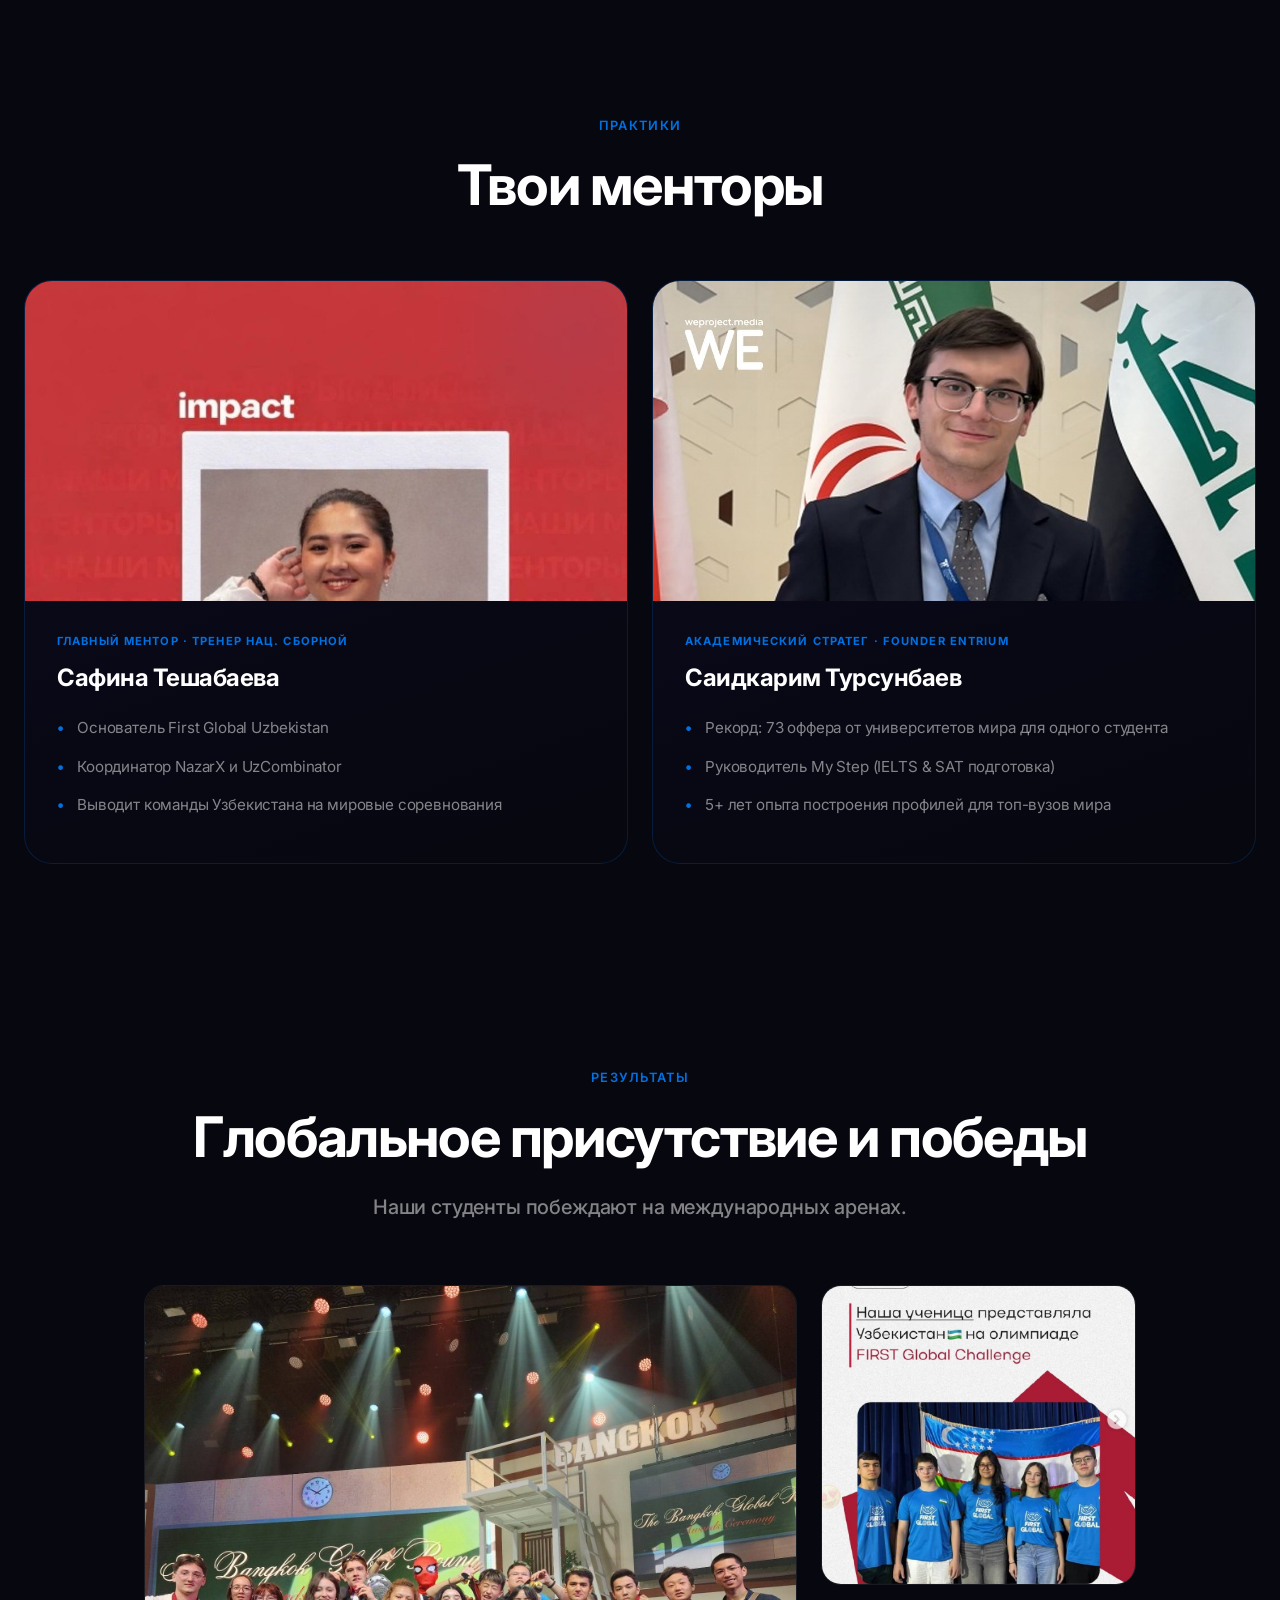
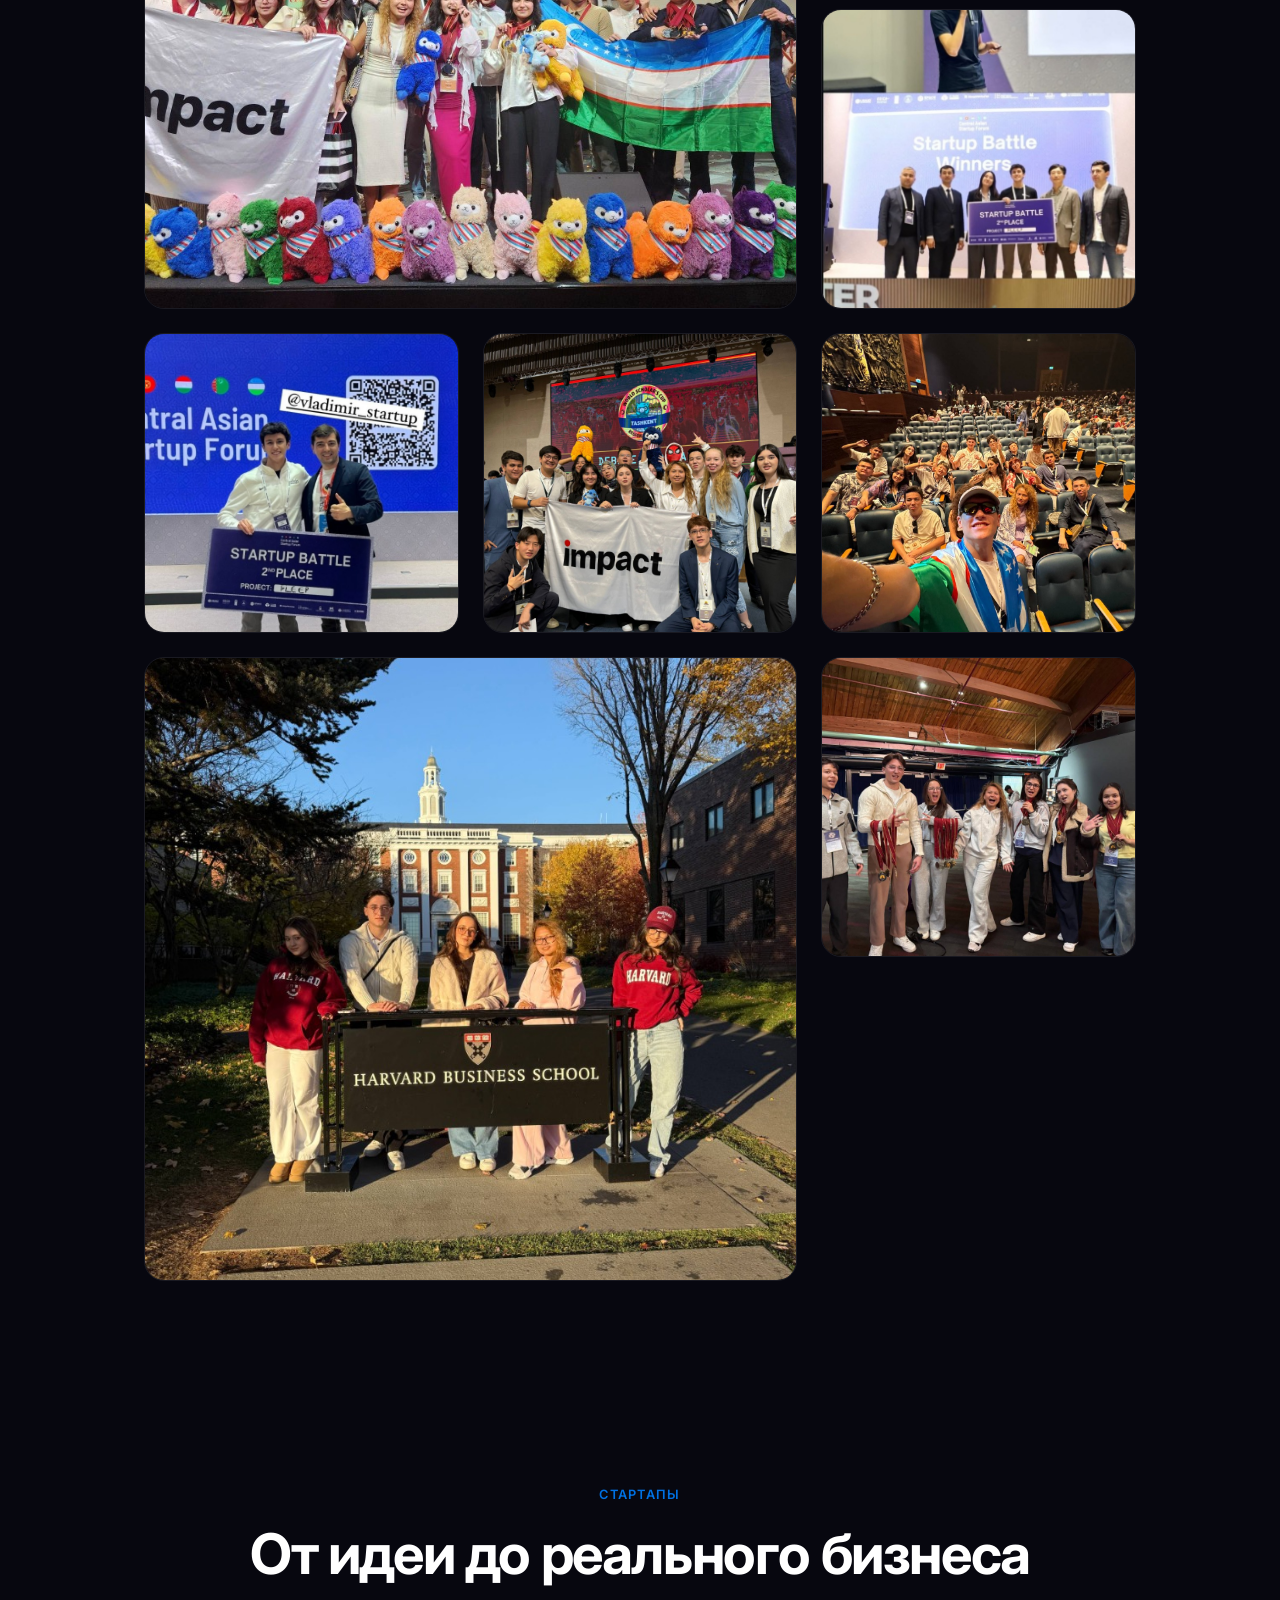
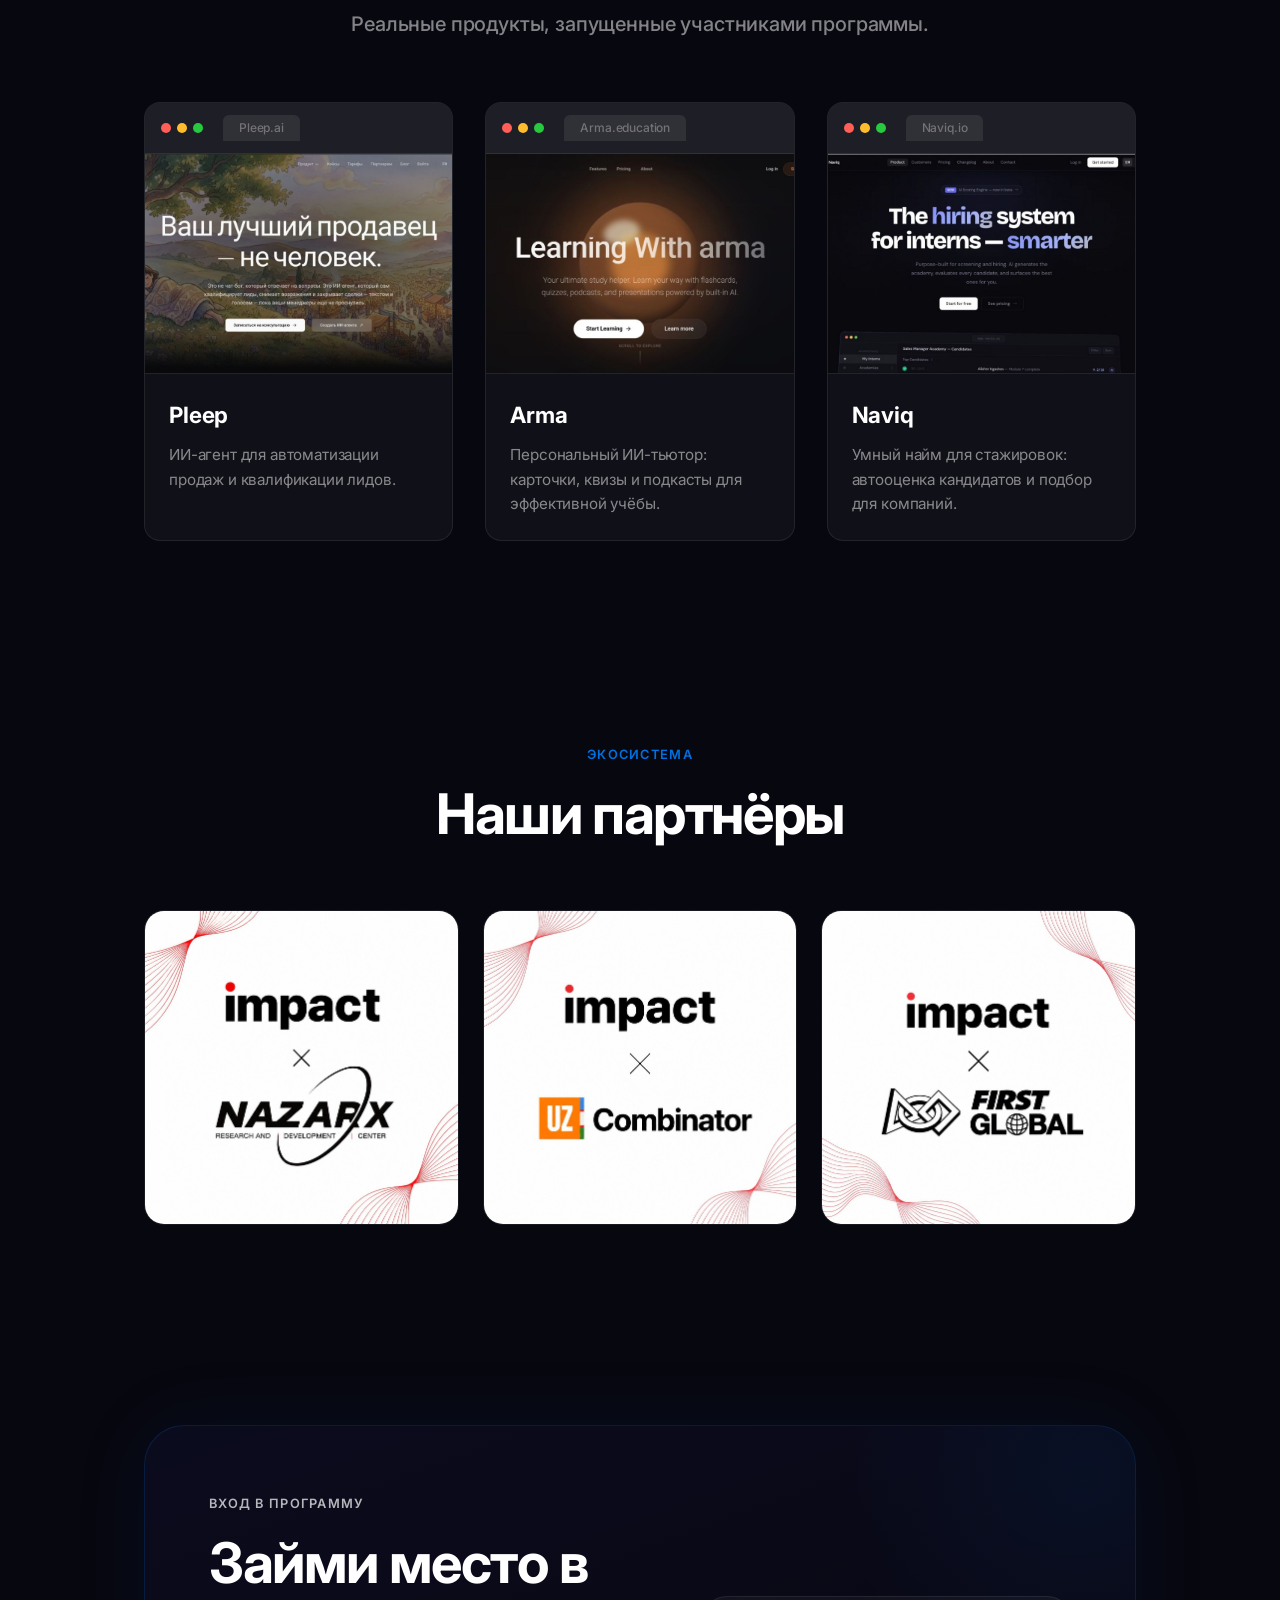
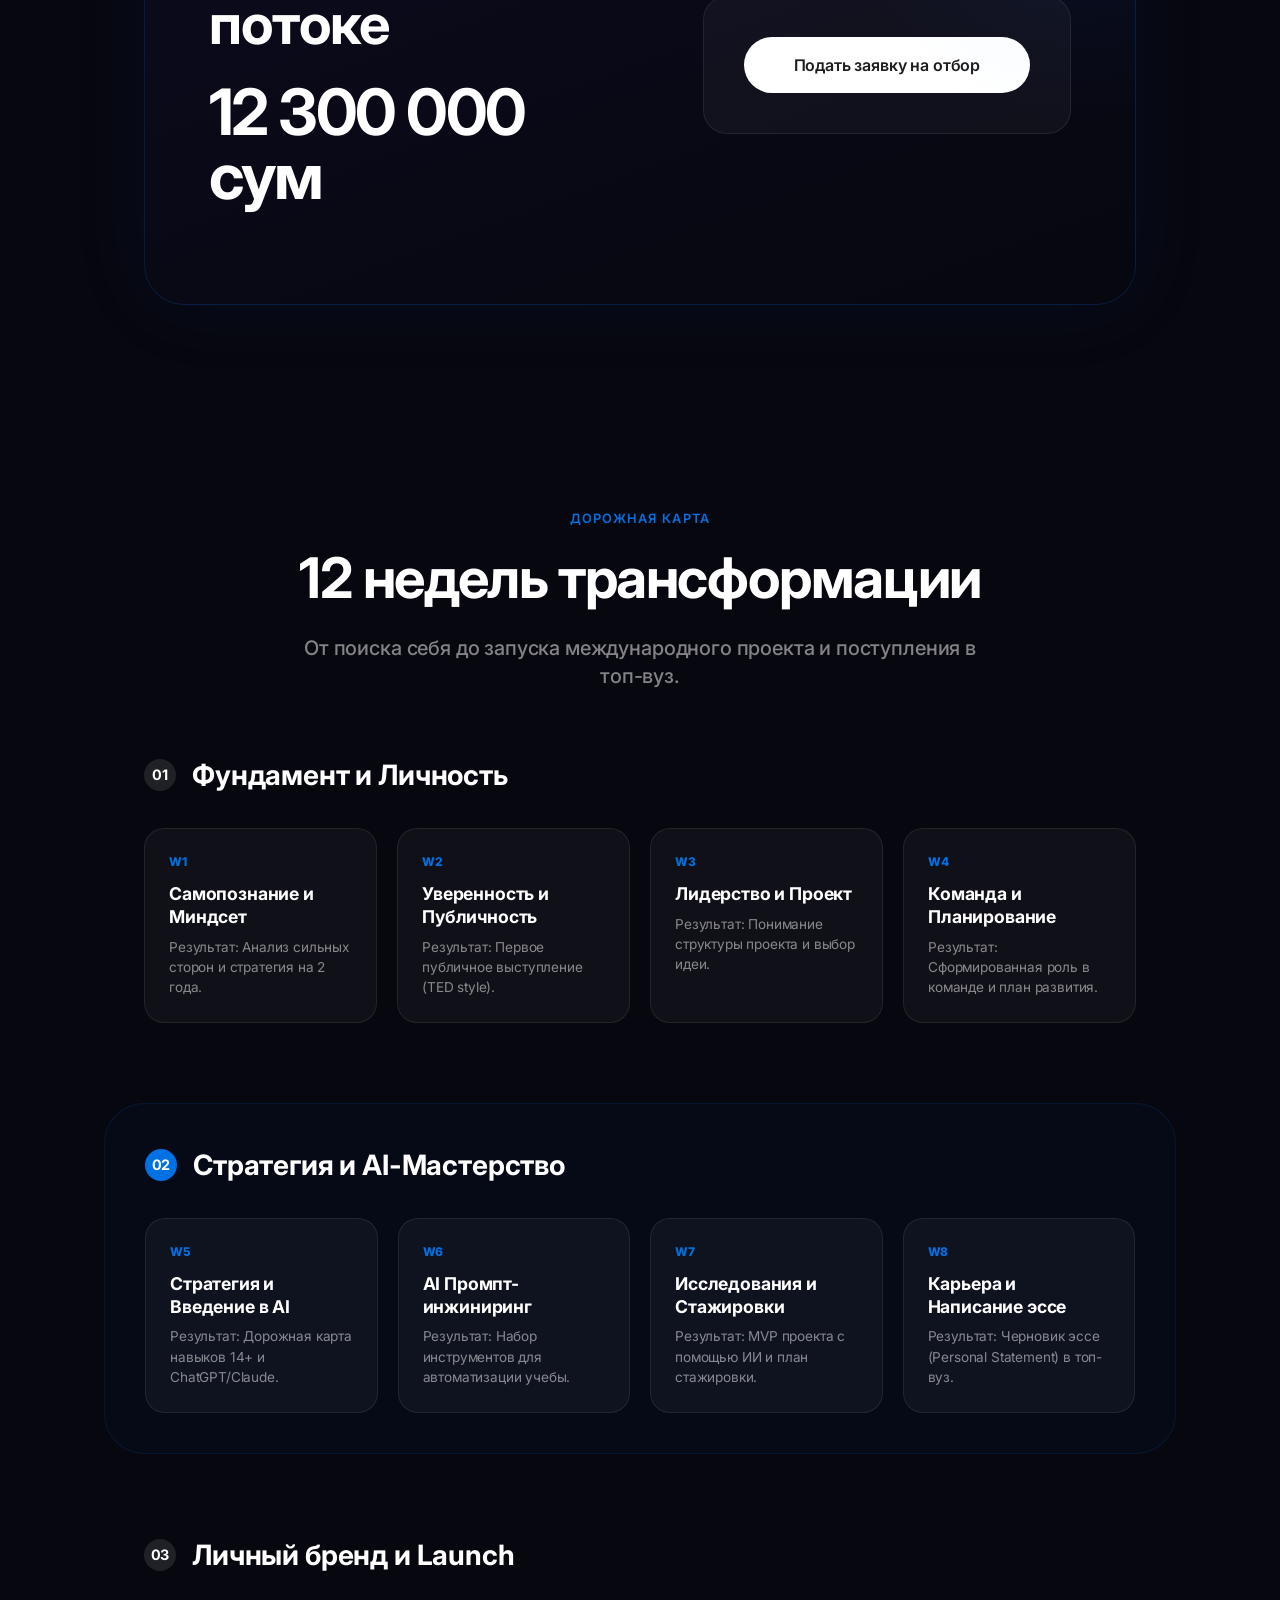
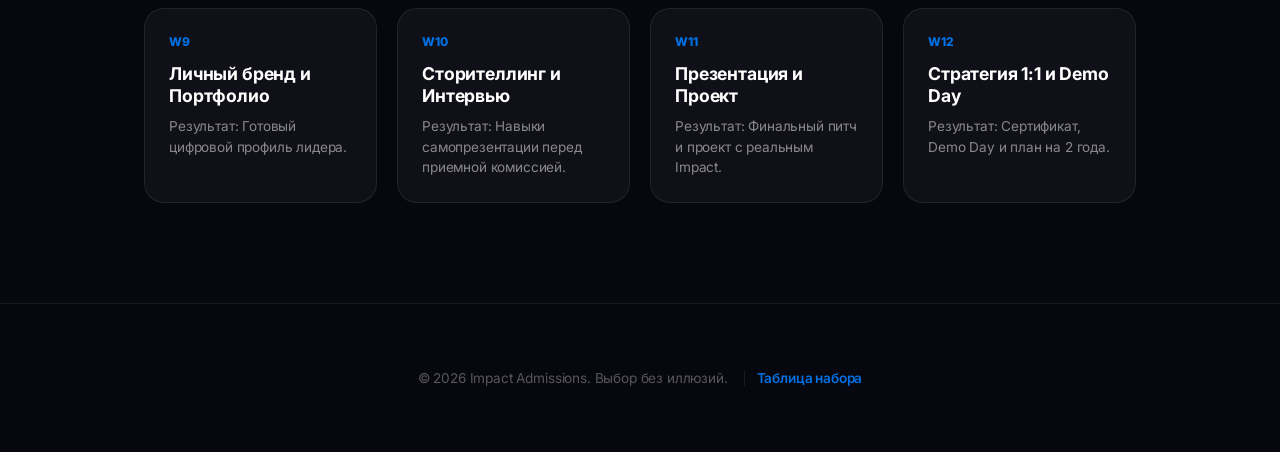
==== commit 83c78c3f: "Add Saidkarim Tursunbaev as second mentor, redesign mentor section as duo grid" ====
--- a/ivy-materials/index.html
+++ b/ivy-materials/index.html
@@ -313,18 +313,18 @@
   <div class="container">
     <div class="text-center reveal">
       <div class="section-badge">Практики</div>
-      <h2 class="section-title">Твой ментор</h2>
+      <h2 class="section-title">Твои менторы</h2>
     </div>
 
-    <div class="mentor-solo-wrap reveal">
-      <div class="mentor-solo-card">
-        <div class="mentor-solo-photo-wrap">
-          <img src="mentor-safina.jpg" alt="Safina Teshabayeva" class="mentor-solo-photo" />
-        </div>
-        <div class="mentor-solo-info">
-          <p class="mentor-solo-tag">Главный ментор · Тренер нац. сборной</p>
-          <h3 class="mentor-solo-name">Сафина Тешабаева</h3>
-          <p class="mentor-solo-role">Эксперт по робототехнике и инновациям</p>
+    <div class="mentors-duo reveal">
+
+      <div class="mentor-duo-card">
+        <div class="mentor-duo-photo-wrap">
+          <img src="mentor-safina.jpg" alt="Сафина Тешабаева" class="mentor-duo-photo" />
+        </div>
+        <div class="mentor-duo-info">
+          <p class="mentor-duo-tag">Главный ментор · Тренер нац. сборной</p>
+          <h3 class="mentor-duo-name">Сафина Тешабаева</h3>
           <ul class="mentor-highlights">
             <li>Основатель First Global Uzbekistan</li>
             <li>Координатор NazarX и UzCombinator</li>
@@ -332,6 +332,22 @@
           </ul>
         </div>
       </div>
+
+      <div class="mentor-duo-card">
+        <div class="mentor-duo-photo-wrap">
+          <img src="mentor-saidkarim.jpg" alt="Саидкарим Турсунбаев" class="mentor-duo-photo mentor-duo-photo--crop" />
+        </div>
+        <div class="mentor-duo-info">
+          <p class="mentor-duo-tag">Академический стратег · Founder ENTRIUM</p>
+          <h3 class="mentor-duo-name">Саидкарим Турсунбаев</h3>
+          <ul class="mentor-highlights">
+            <li>Рекорд: 73 оффера от университетов мира для одного студента</li>
+            <li>Руководитель My Step (IELTS & SAT подготовка)</li>
+            <li>5+ лет опыта построения профилей для топ-вузов мира</li>
+          </ul>
+        </div>
+      </div>
+
     </div>
   </div>
 </section>
--- a/ivy-materials/styles.css
+++ b/ivy-materials/styles.css
@@ -314,7 +314,19 @@
 .collab-card:hover { transform: translateY(-8px); box-shadow: 0 24px 48px rgba(0,0,0,0.4); border-color: rgba(0,113,227,0.25); }
 .collab-card img { width: 100%; display: block; }
 @media (max-width: 768px) { .collab-grid { grid-template-columns: 1fr; } }
-
+/* ===== DUO MENTORS ===== */
+.mentors-duo { display: grid; grid-template-columns: 1fr 1fr; gap: 24px; margin-top: 64px; }
+.mentor-duo-card { background: linear-gradient(160deg, #0a0a1e 0%, #07070f 100%); border: 1px solid rgba(0,113,227,0.2); border-radius: 28px; overflow: hidden; position: relative; transition: transform 0.3s ease, box-shadow 0.3s ease, border-color 0.3s; }
+.mentor-duo-card::before { content: ''; position: absolute; top: -100px; right: -100px; width: 300px; height: 300px; background: radial-gradient(circle, rgba(0,113,227,0.08) 0%, transparent 70%); pointer-events: none; z-index: 0; }
+.mentor-duo-card:hover { transform: translateY(-8px); box-shadow: 0 32px 64px rgba(0,0,0,0.5); border-color: rgba(0,113,227,0.4); }
+.mentor-duo-photo-wrap { width: 100%; height: 320px; overflow: hidden; }
+.mentor-duo-photo { width: 100%; height: 100%; object-fit: cover; object-position: top center; display: block; transition: transform 0.5s ease; }
+.mentor-duo-photo--crop { object-position: 50% 15%; }
+.mentor-duo-card:hover .mentor-duo-photo { transform: scale(1.04); }
+.mentor-duo-info { padding: 32px; position: relative; z-index: 1; }
+.mentor-duo-tag { font-size: 0.7rem; font-weight: 700; text-transform: uppercase; letter-spacing: 0.1em; color: var(--accent); margin-bottom: 10px; }
+.mentor-duo-name { font-size: 1.5rem; font-weight: 700; color: #fff; margin-bottom: 20px; letter-spacing: -0.02em; }
+@media (max-width: 768px) { .mentors-duo { grid-template-columns: 1fr; } .mentor-duo-photo-wrap { height: 260px; } }
 .hidden { display: none !important; }
 
 .floating-cta { position: fixed; bottom: 24px; left: 50%; transform: translateX(-50%) translateY(100px); z-index: 1000; transition: transform 0.4s var(--ease-standard); }
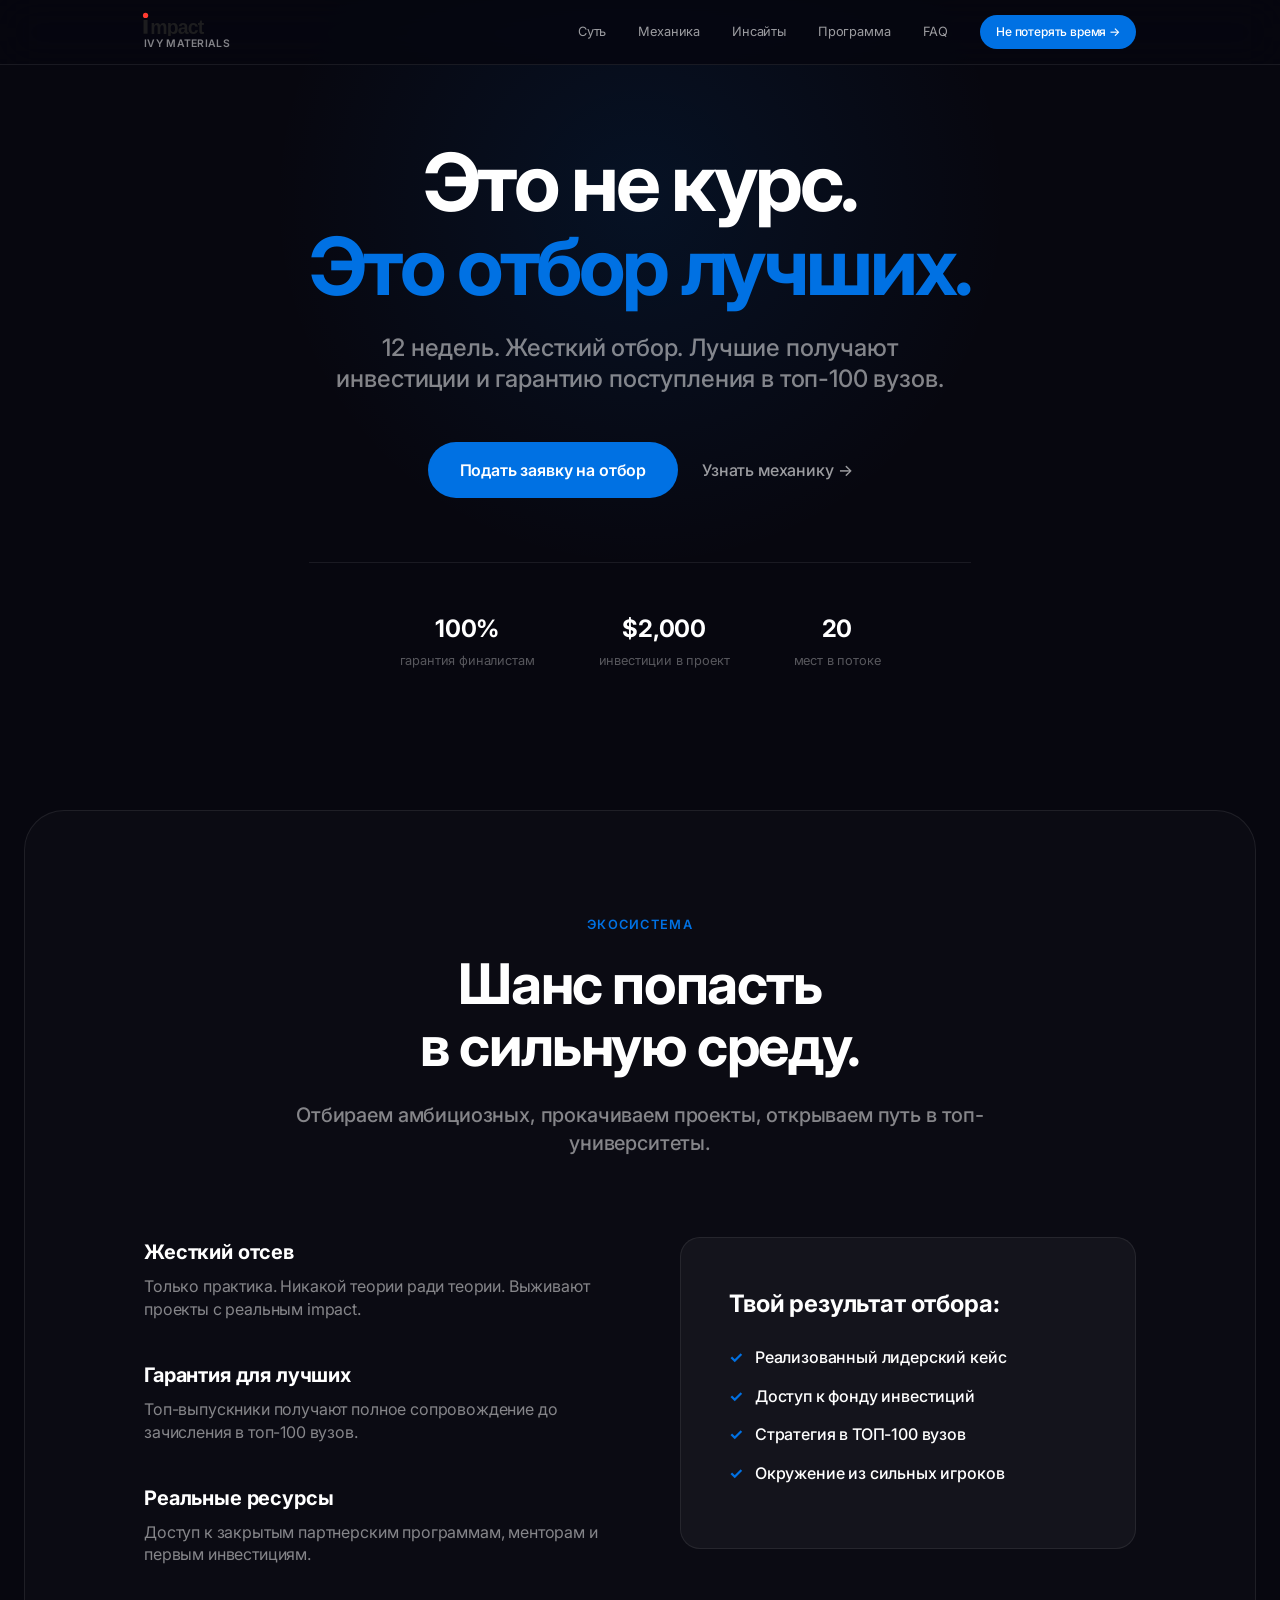
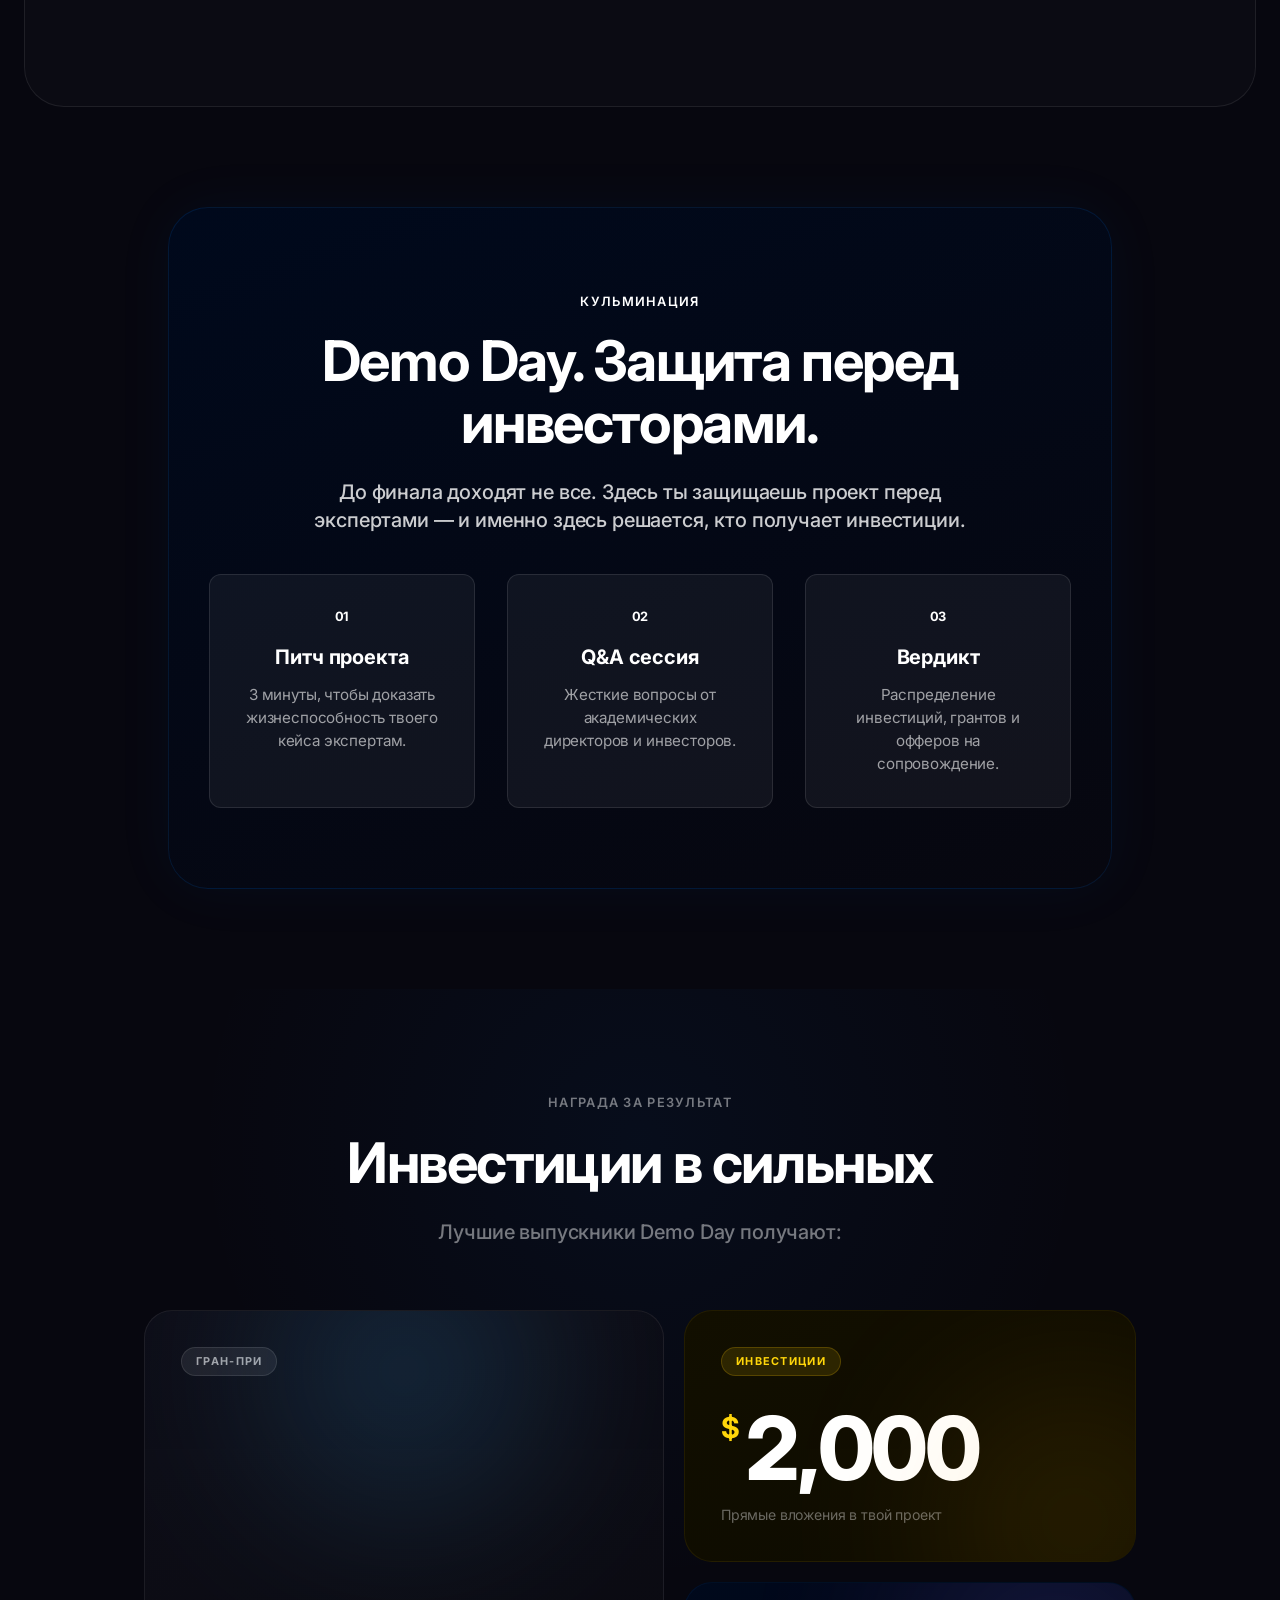
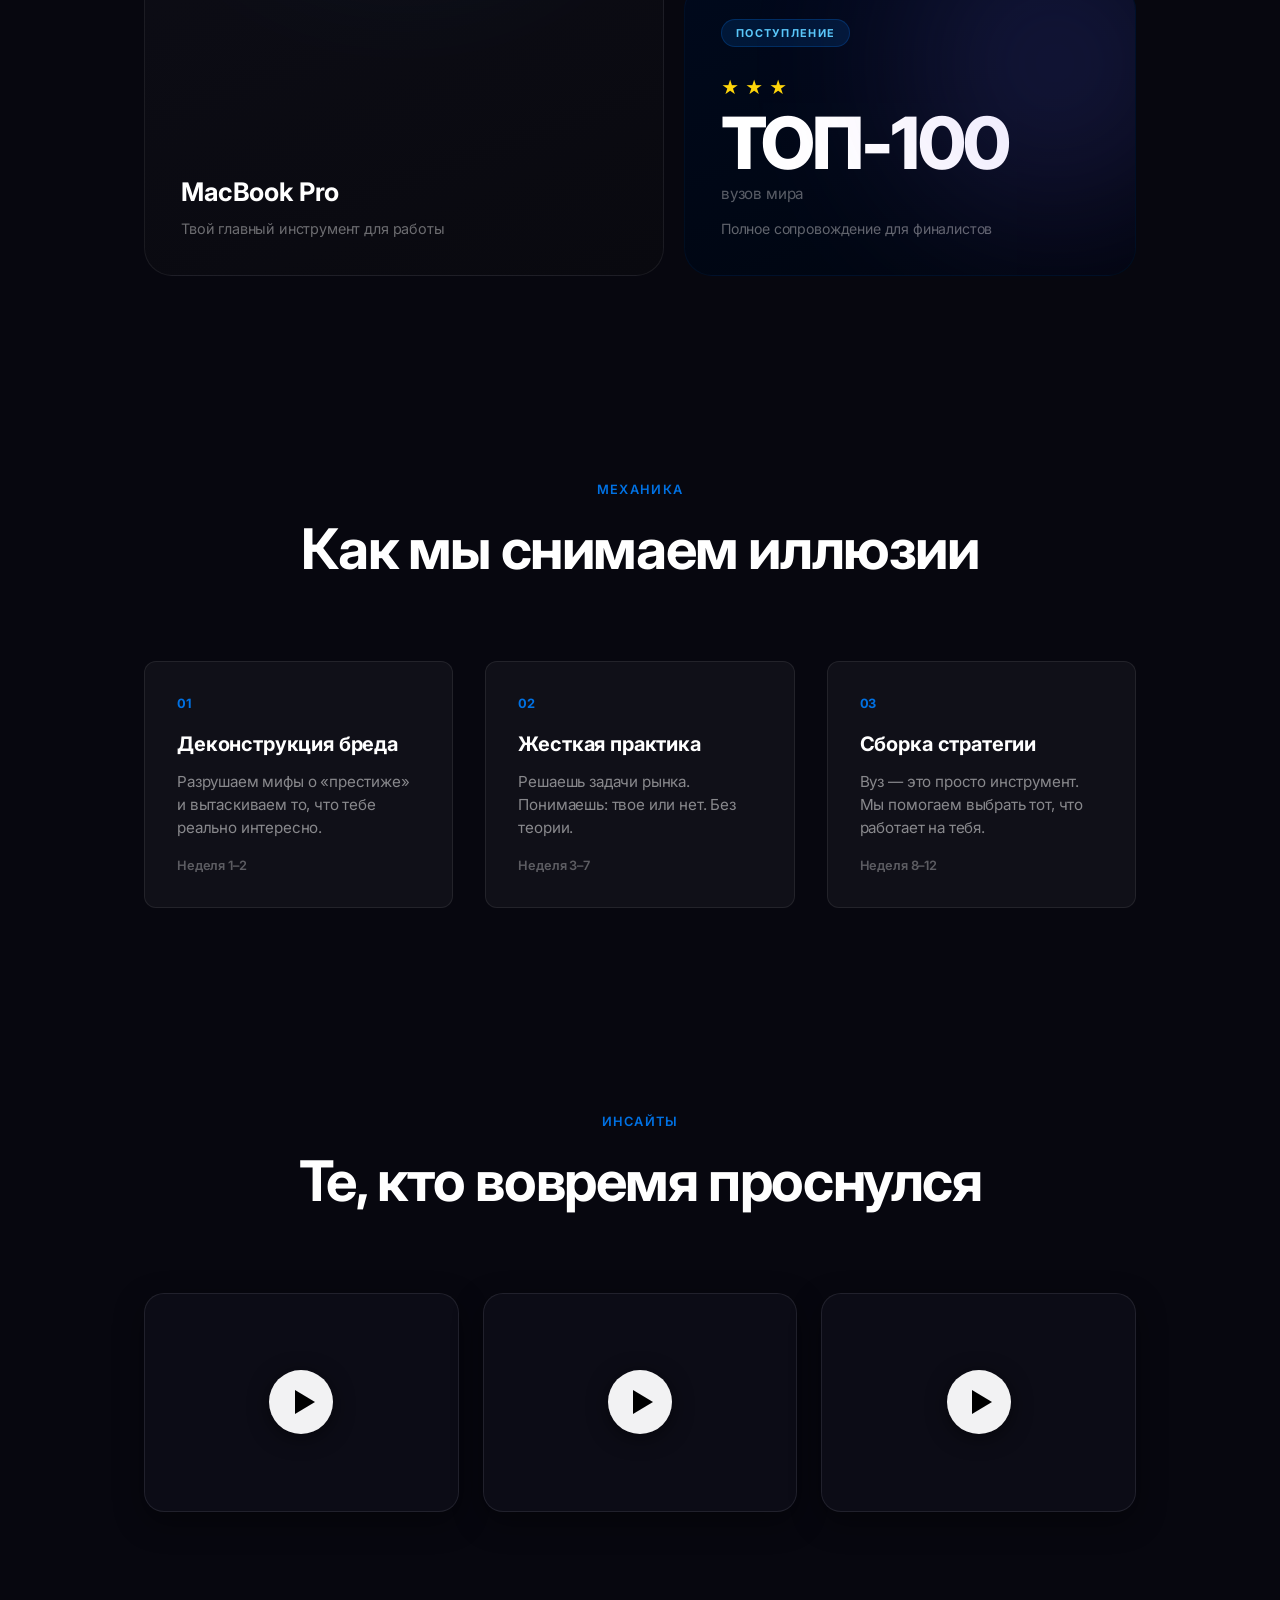
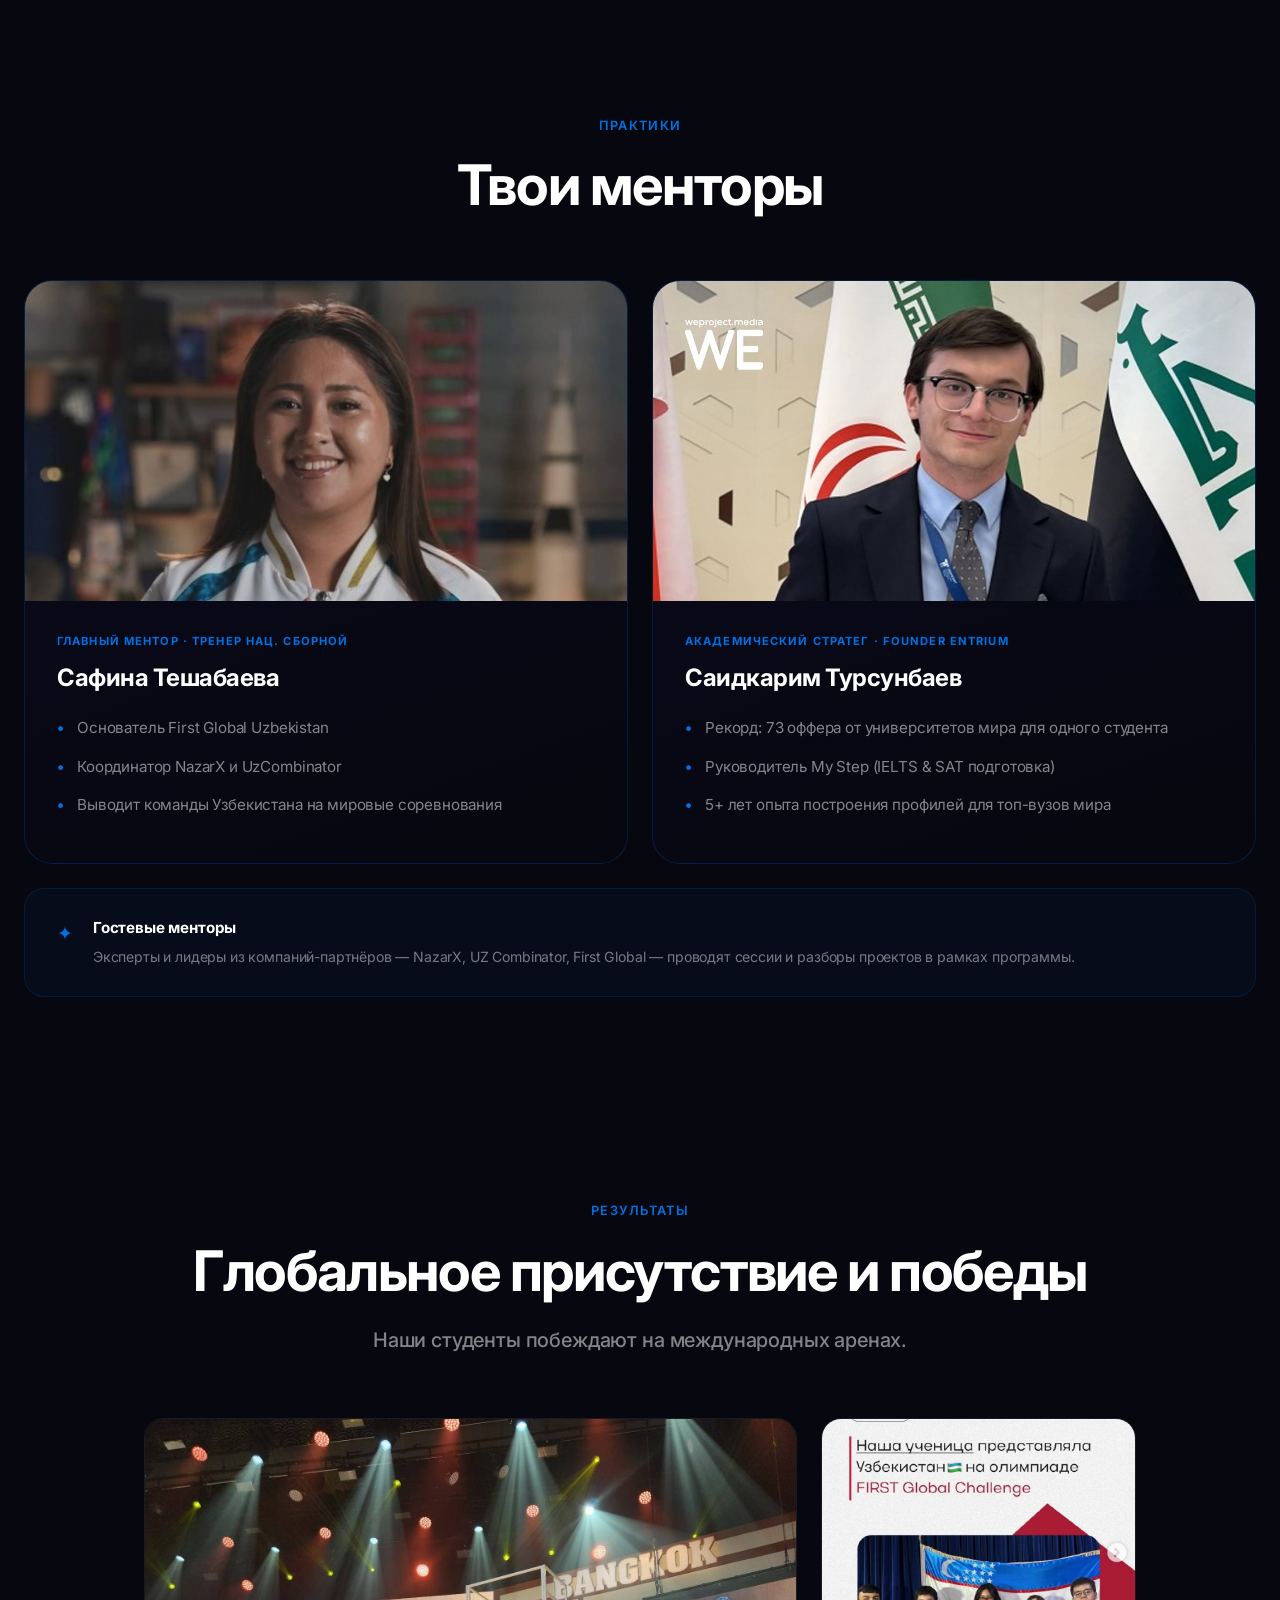
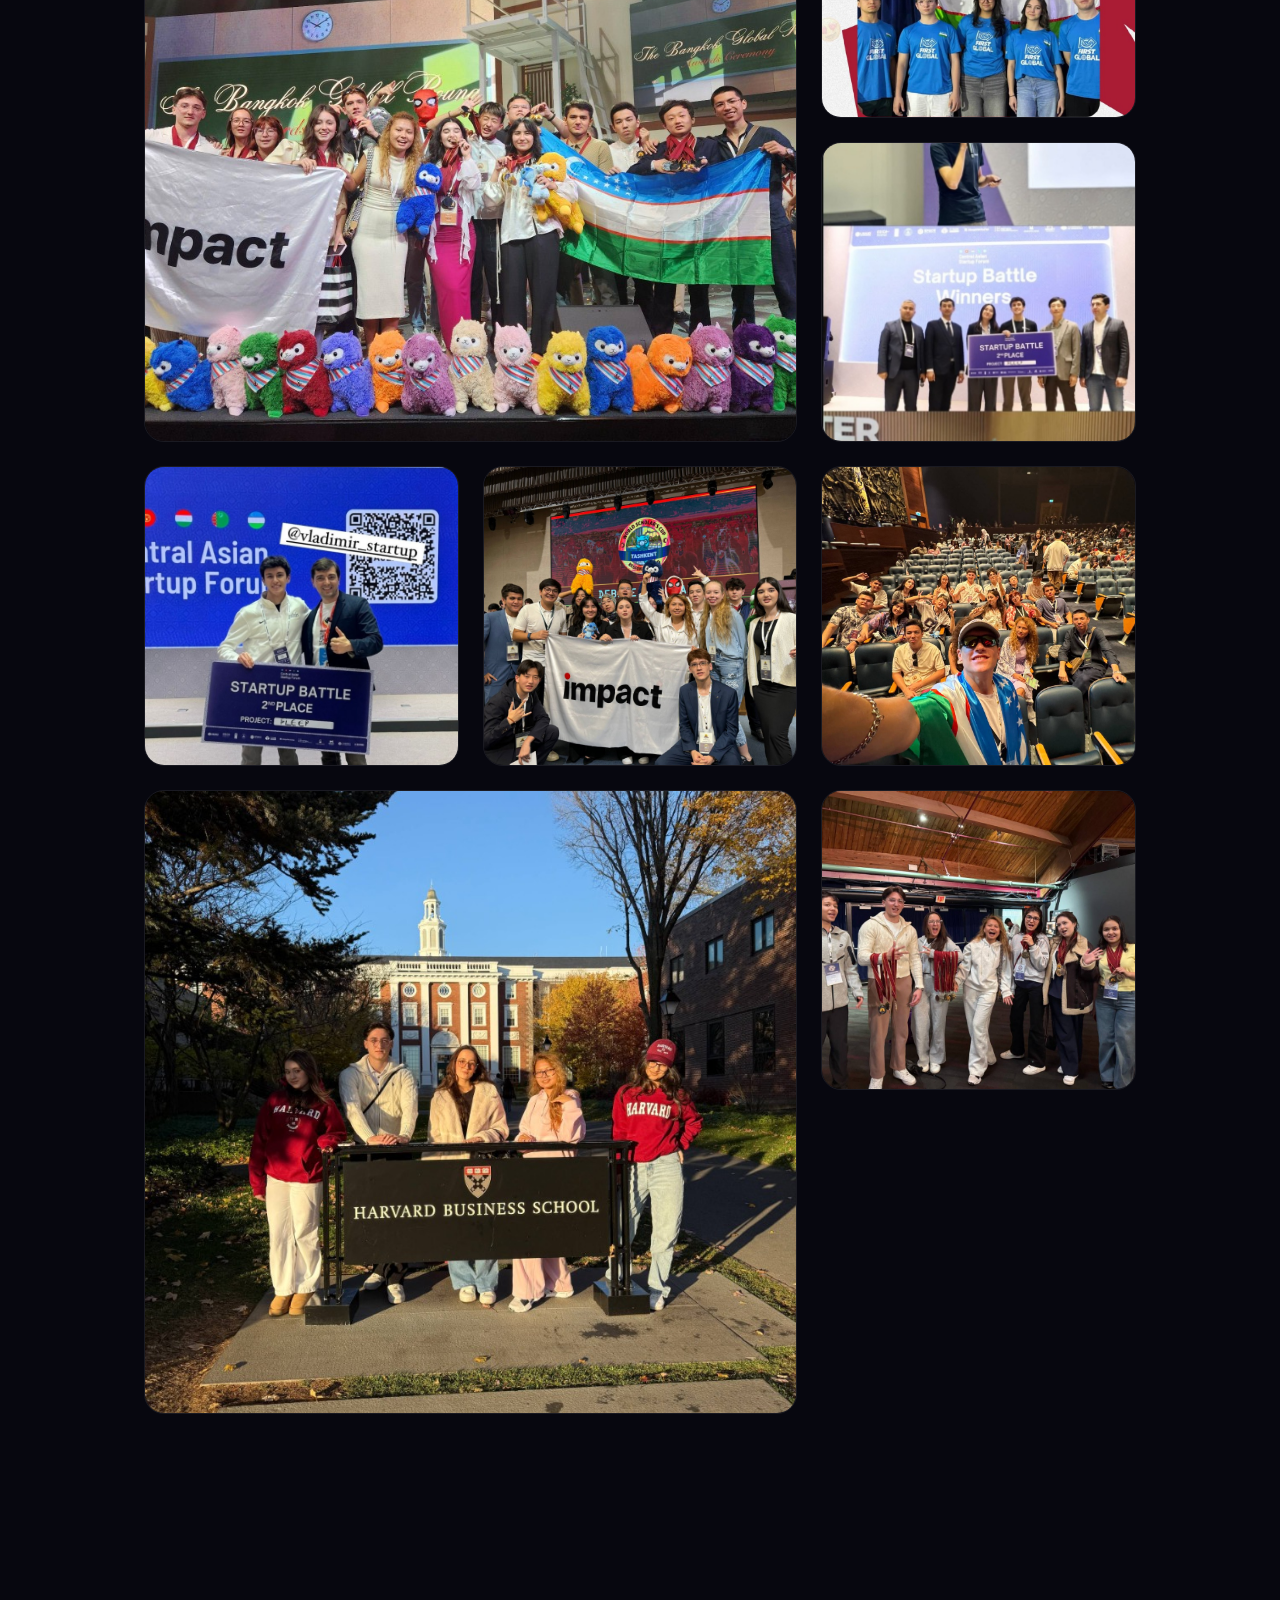
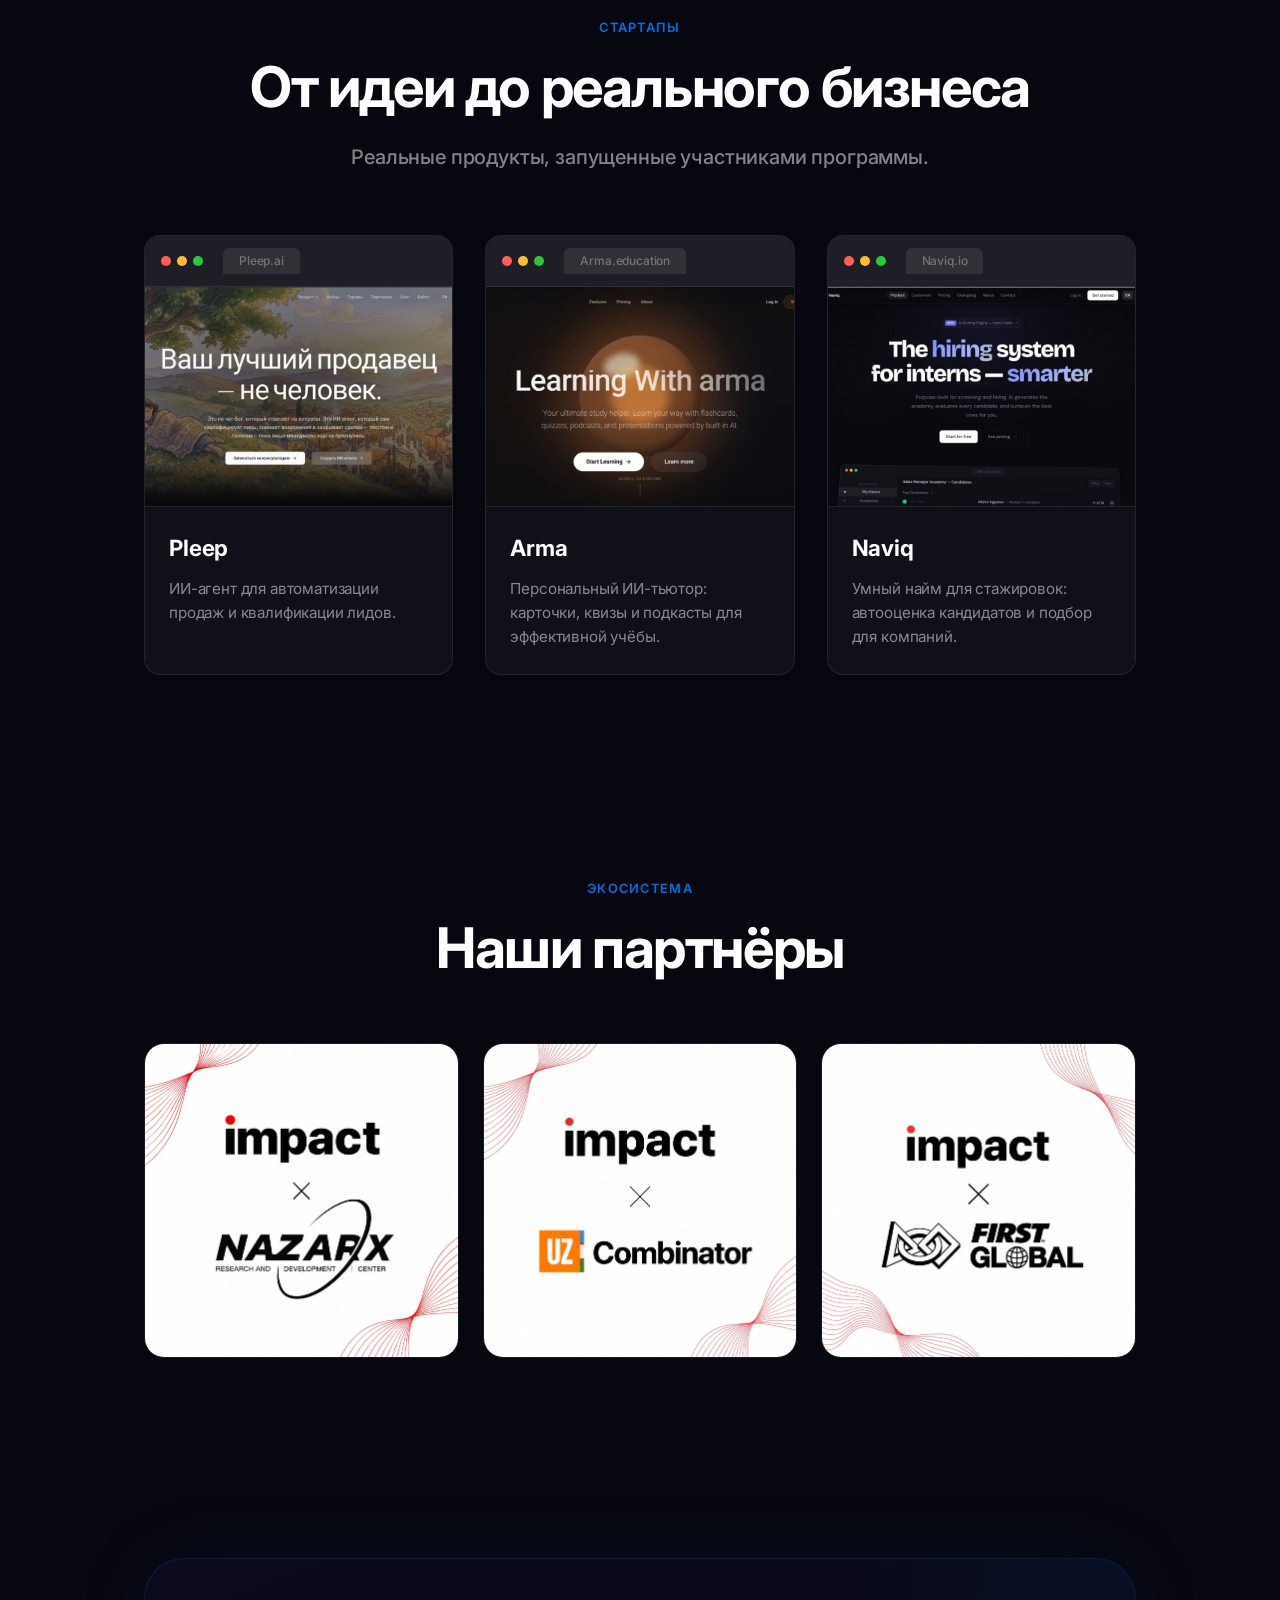
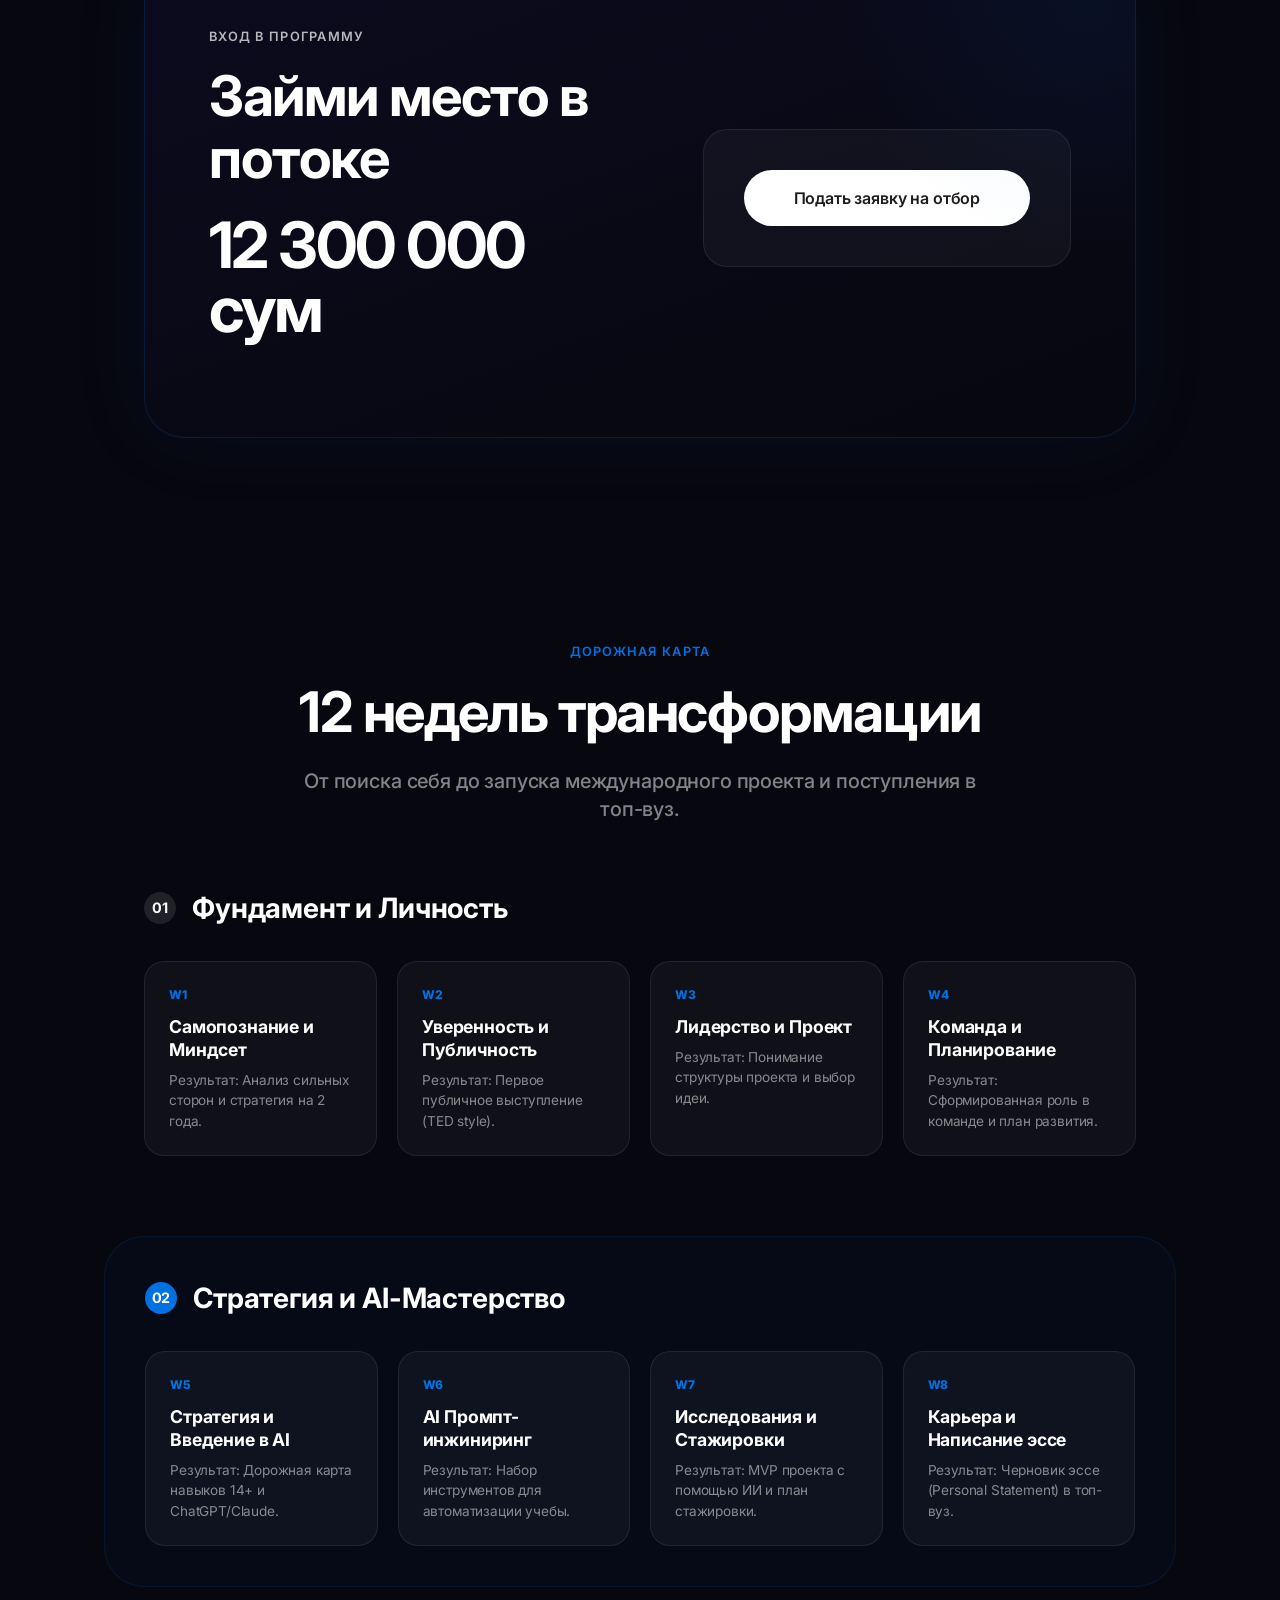
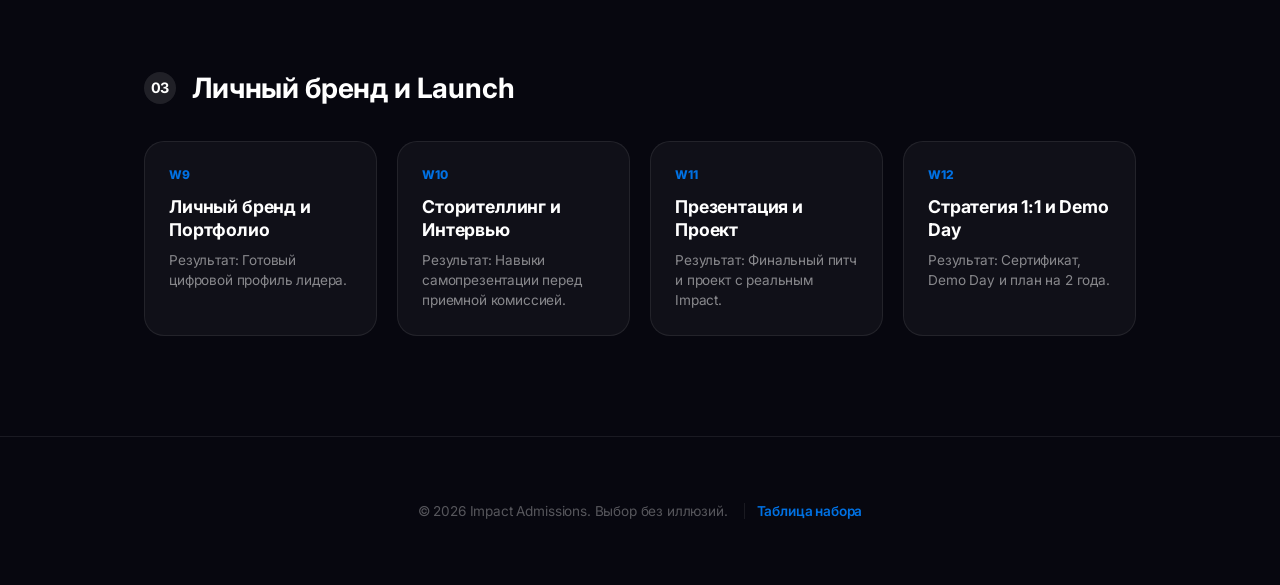
==== commit 58c4855d: "Add guest mentors banner in mentors section" ====
--- a/ivy-materials/index.html
+++ b/ivy-materials/index.html
@@ -349,6 +349,15 @@
       </div>
 
     </div>
+
+    <div class="guest-mentors-banner reveal">
+      <div class="guest-mentors-icon">✦</div>
+      <div class="guest-mentors-text">
+        <p class="guest-mentors-title">Гостевые менторы</p>
+        <p class="guest-mentors-sub">Эксперты и лидеры из компаний-партнёров — NazarX, UZ Combinator, First Global — проводят сессии и разборы проектов в рамках программы.</p>
+      </div>
+    </div>
+
   </div>
 </section>
 
--- a/ivy-materials/styles.css
+++ b/ivy-materials/styles.css
@@ -327,6 +327,10 @@
 .mentor-duo-tag { font-size: 0.7rem; font-weight: 700; text-transform: uppercase; letter-spacing: 0.1em; color: var(--accent); margin-bottom: 10px; }
 .mentor-duo-name { font-size: 1.5rem; font-weight: 700; color: #fff; margin-bottom: 20px; letter-spacing: -0.02em; }
 @media (max-width: 768px) { .mentors-duo { grid-template-columns: 1fr; } .mentor-duo-photo-wrap { height: 260px; } }
+.guest-mentors-banner { display: flex; align-items: flex-start; gap: 20px; margin-top: 24px; padding: 28px 32px; background: rgba(0,113,227,0.05); border: 1px solid rgba(0,113,227,0.15); border-radius: 20px; }
+.guest-mentors-icon { font-size: 1.2rem; color: var(--accent); margin-top: 2px; flex-shrink: 0; }
+.guest-mentors-title { font-size: 0.95rem; font-weight: 700; color: #fff; margin-bottom: 6px; }
+.guest-mentors-sub { font-size: 0.88rem; color: rgba(255,255,255,0.45); line-height: 1.6; }
 .hidden { display: none !important; }
 
 .floating-cta { position: fixed; bottom: 24px; left: 50%; transform: translateX(-50%) translateY(100px); z-index: 1000; transition: transform 0.4s var(--ease-standard); }
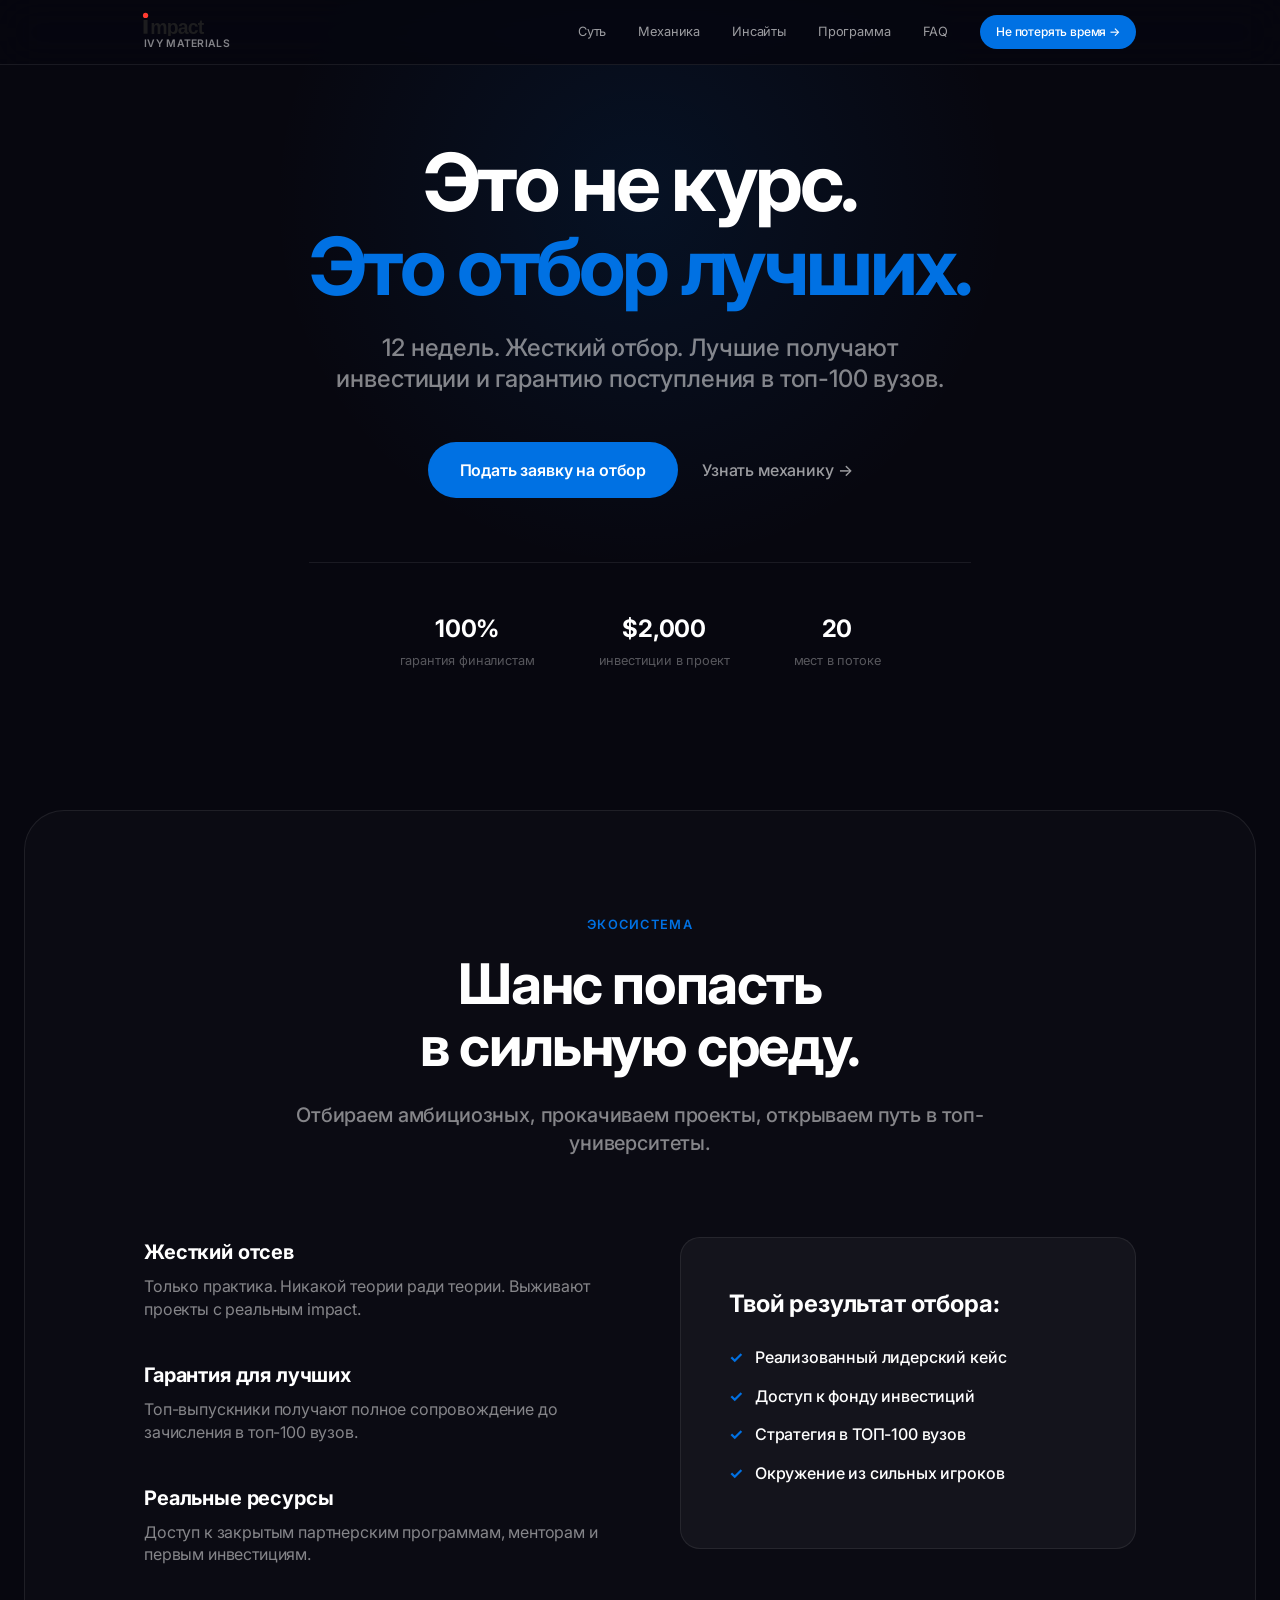
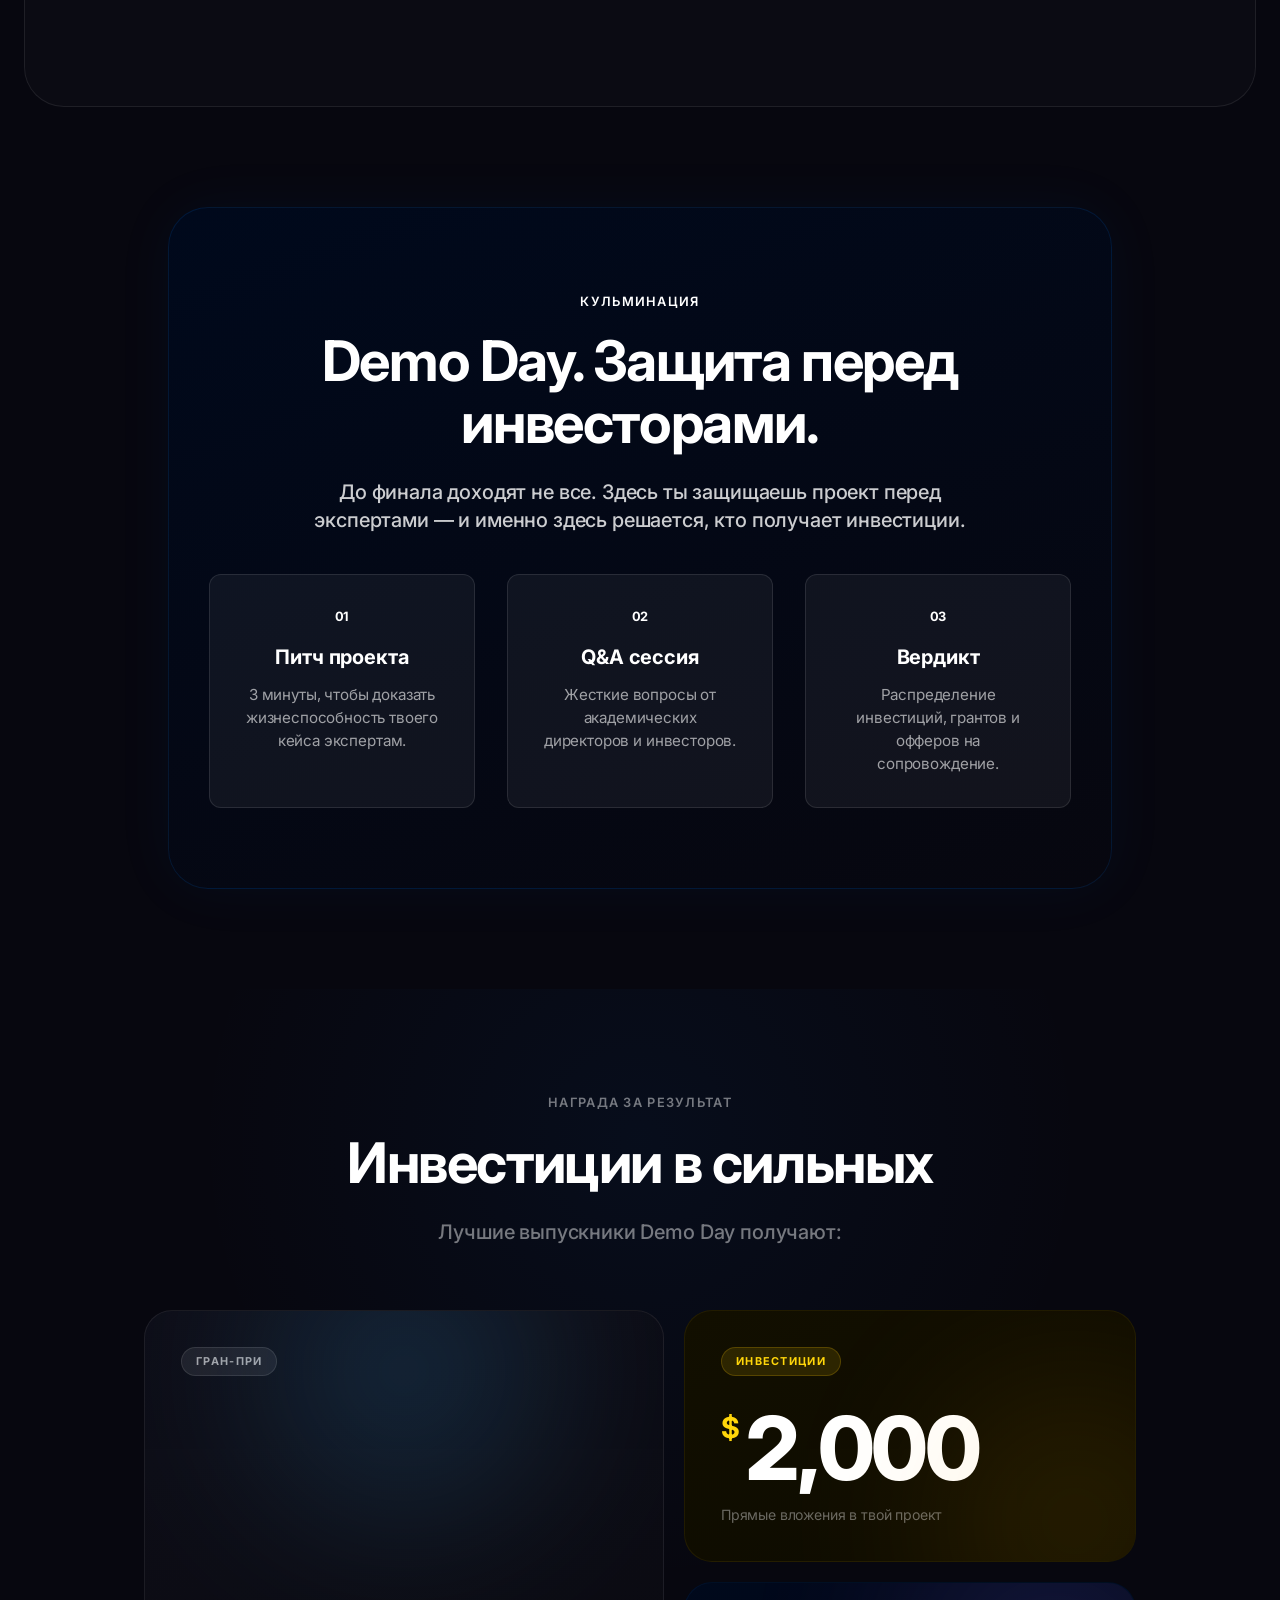
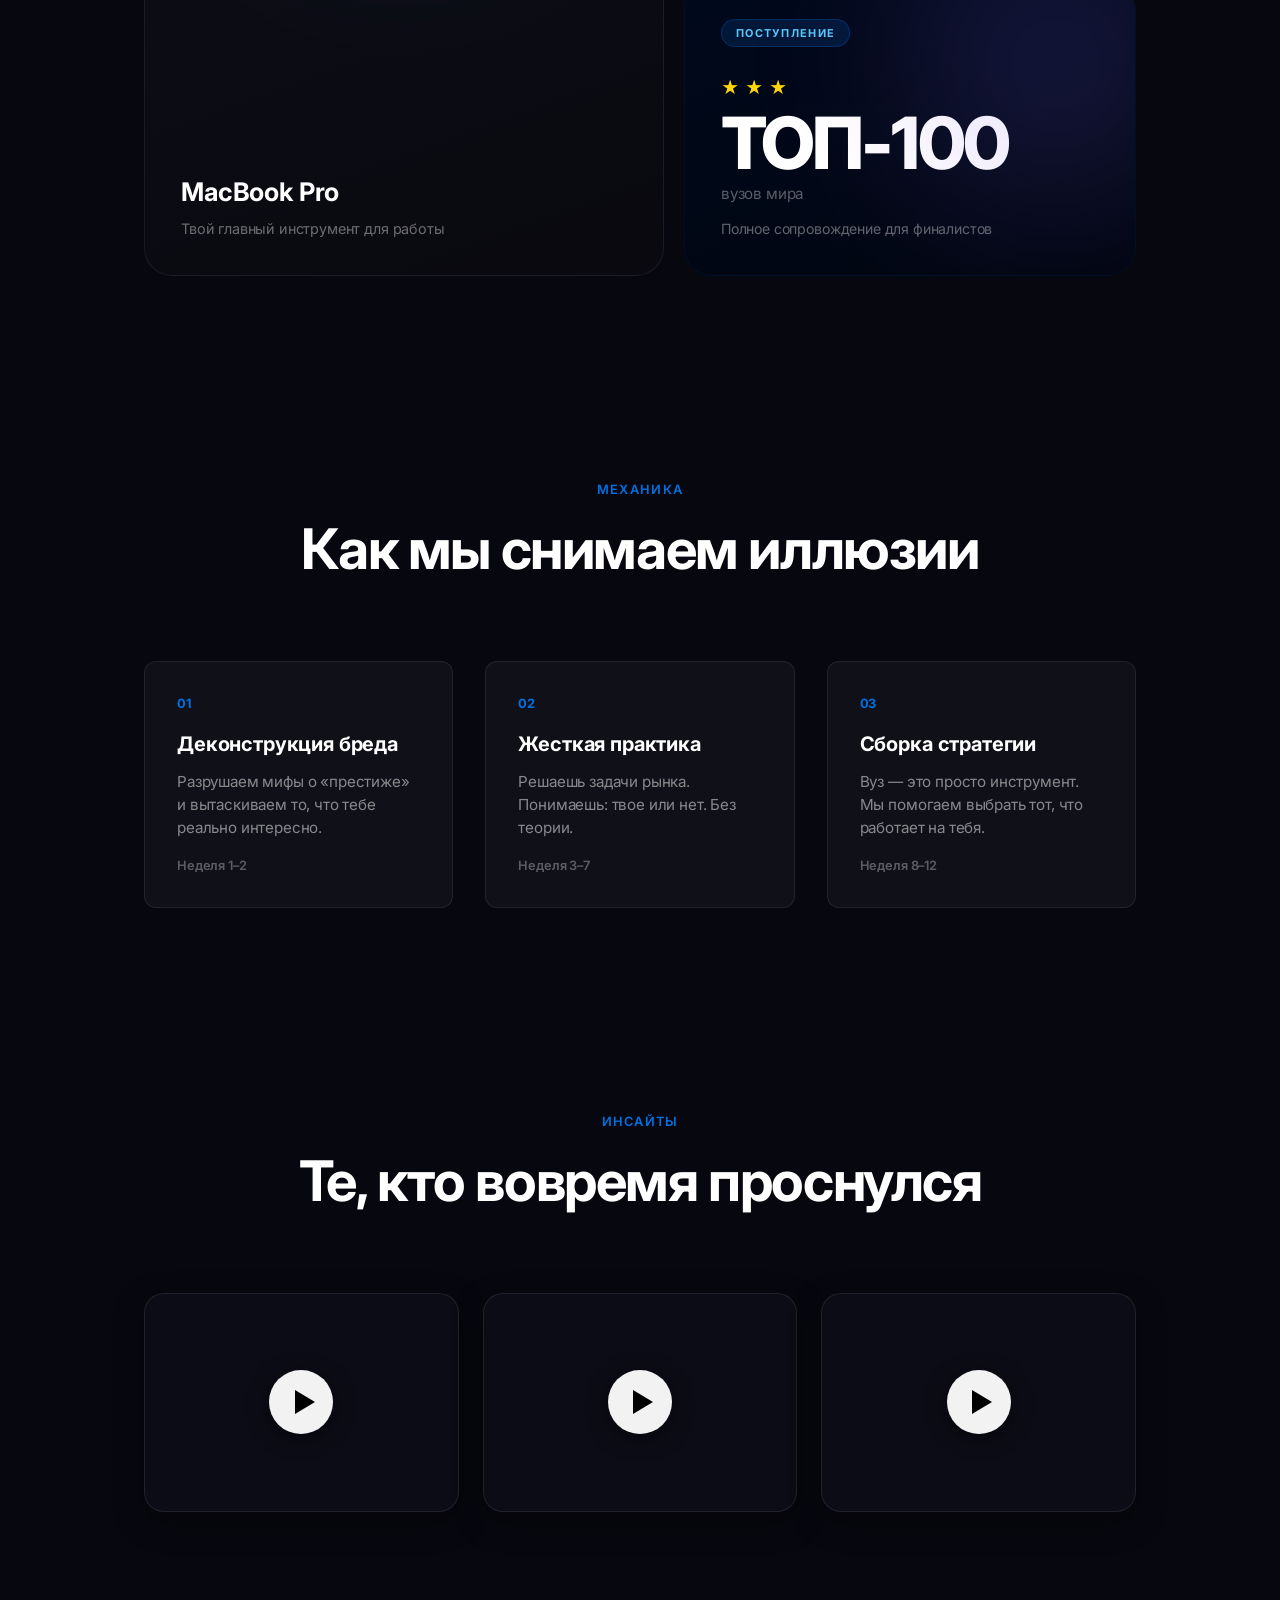
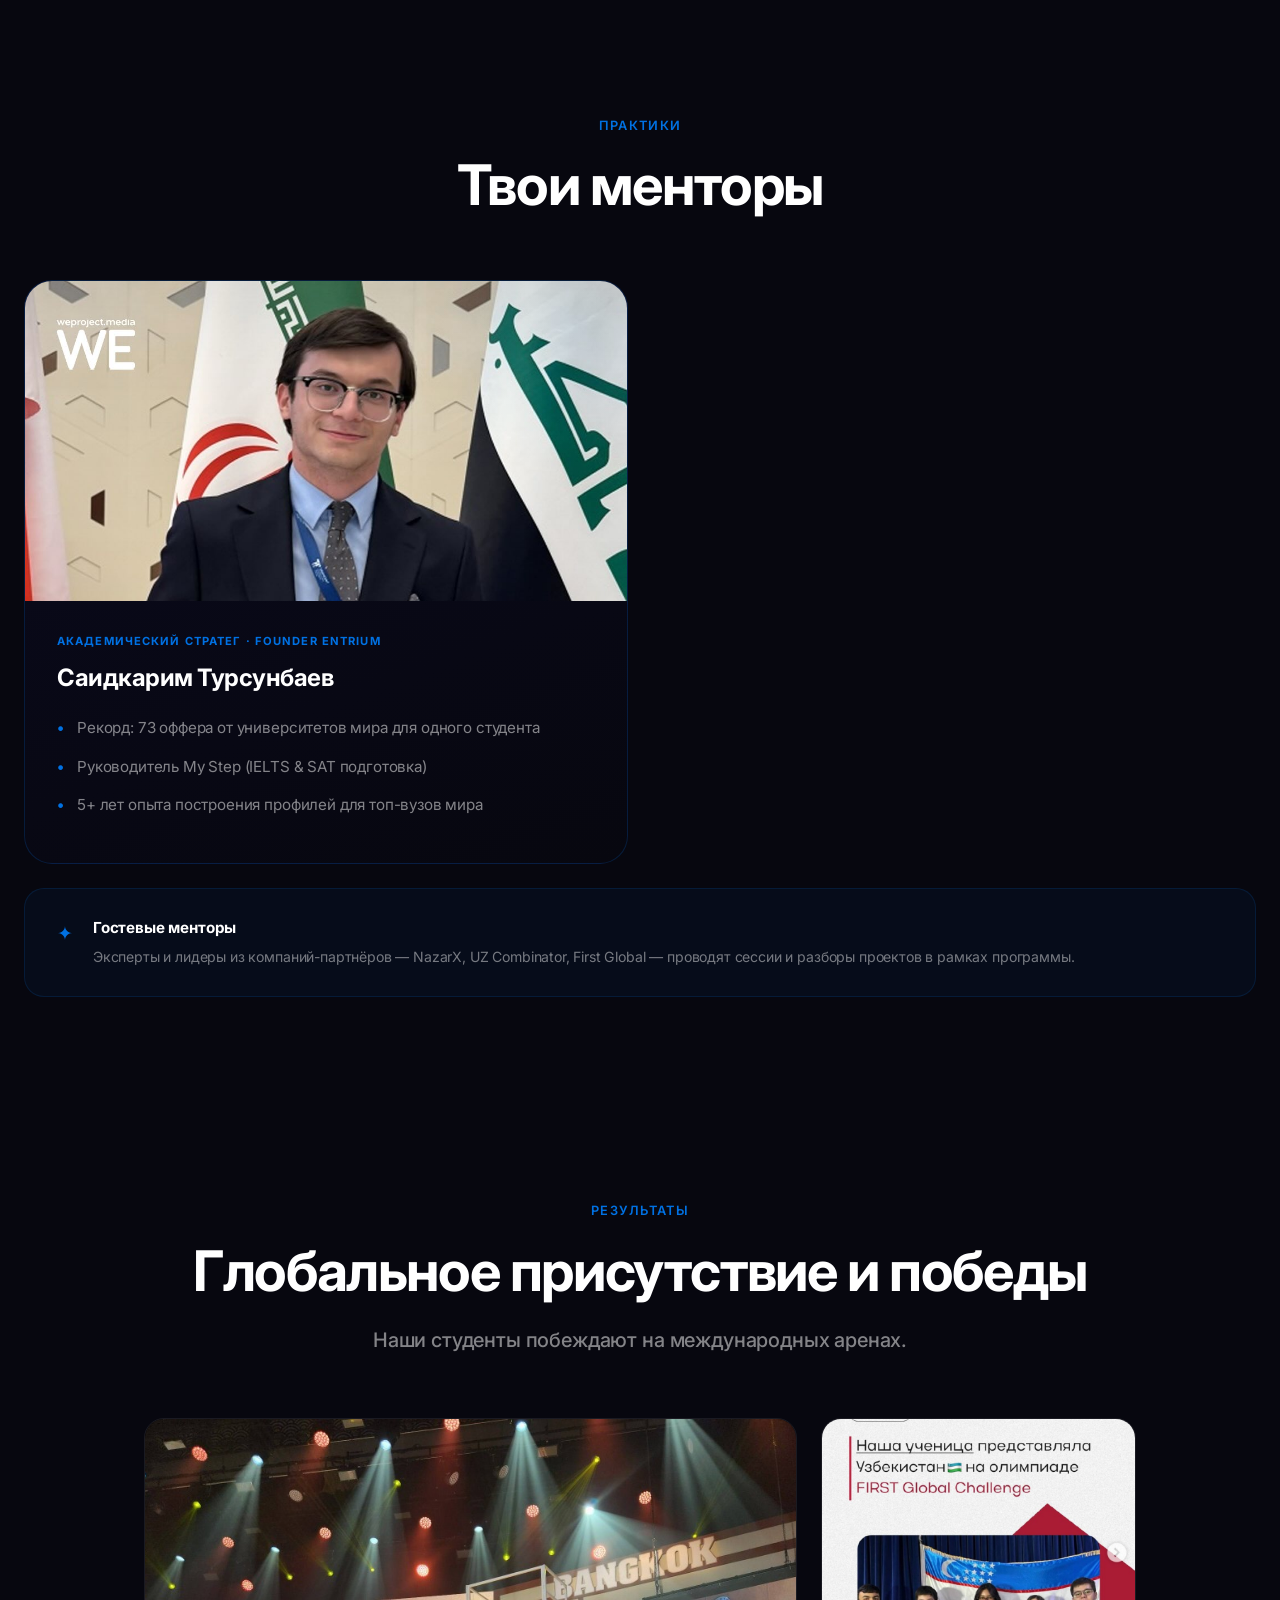
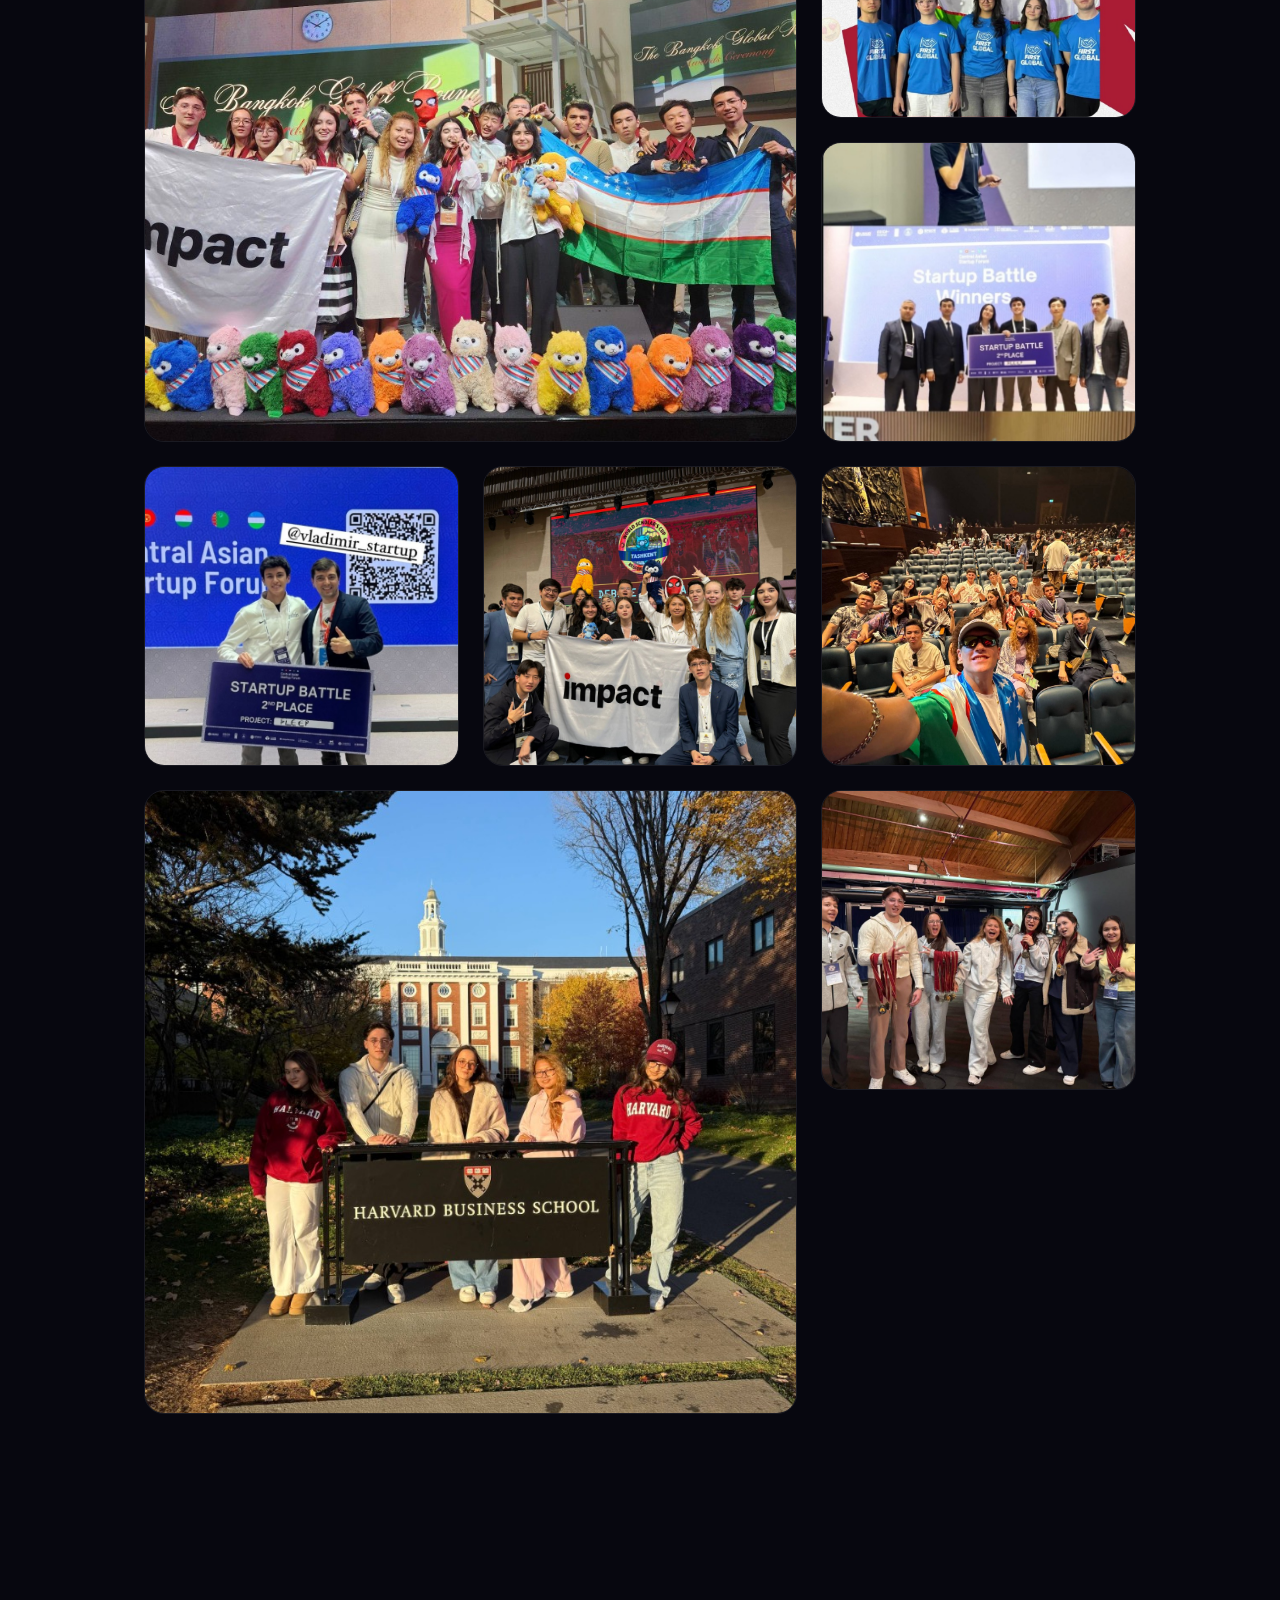
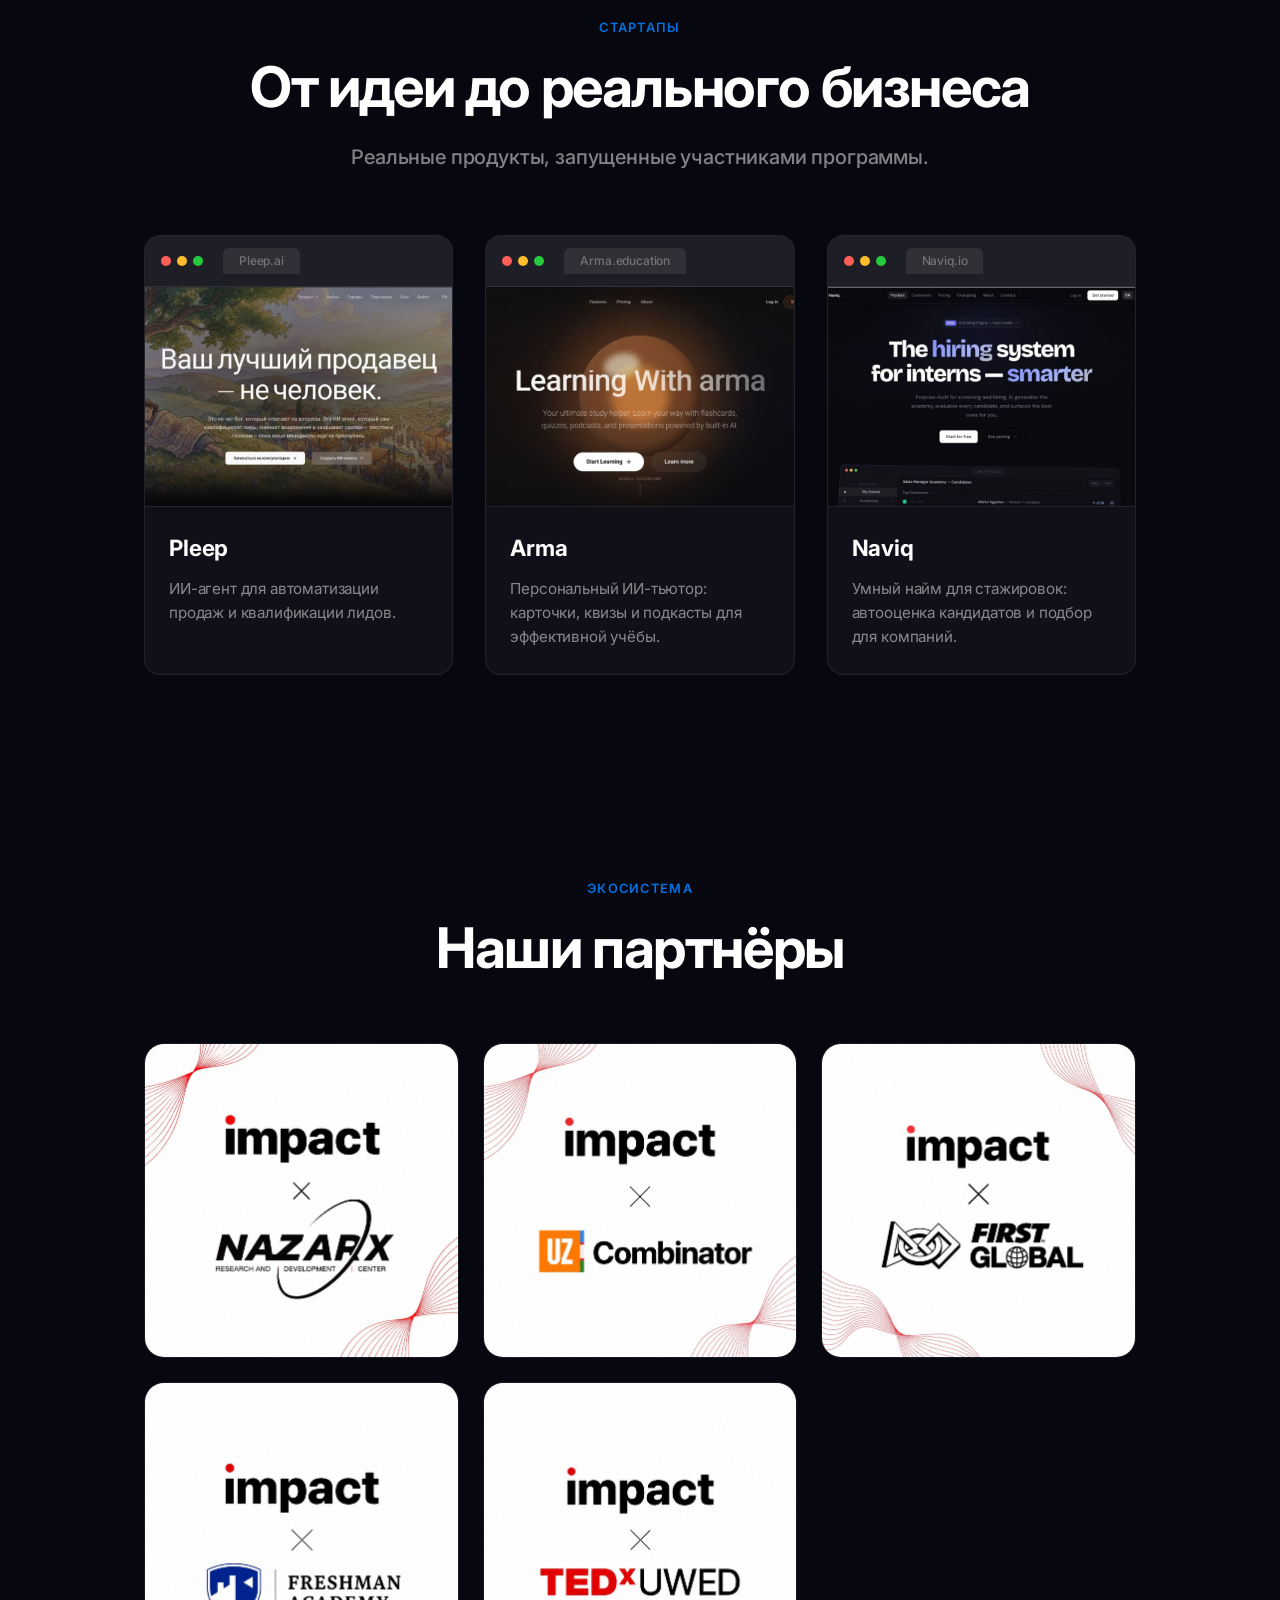
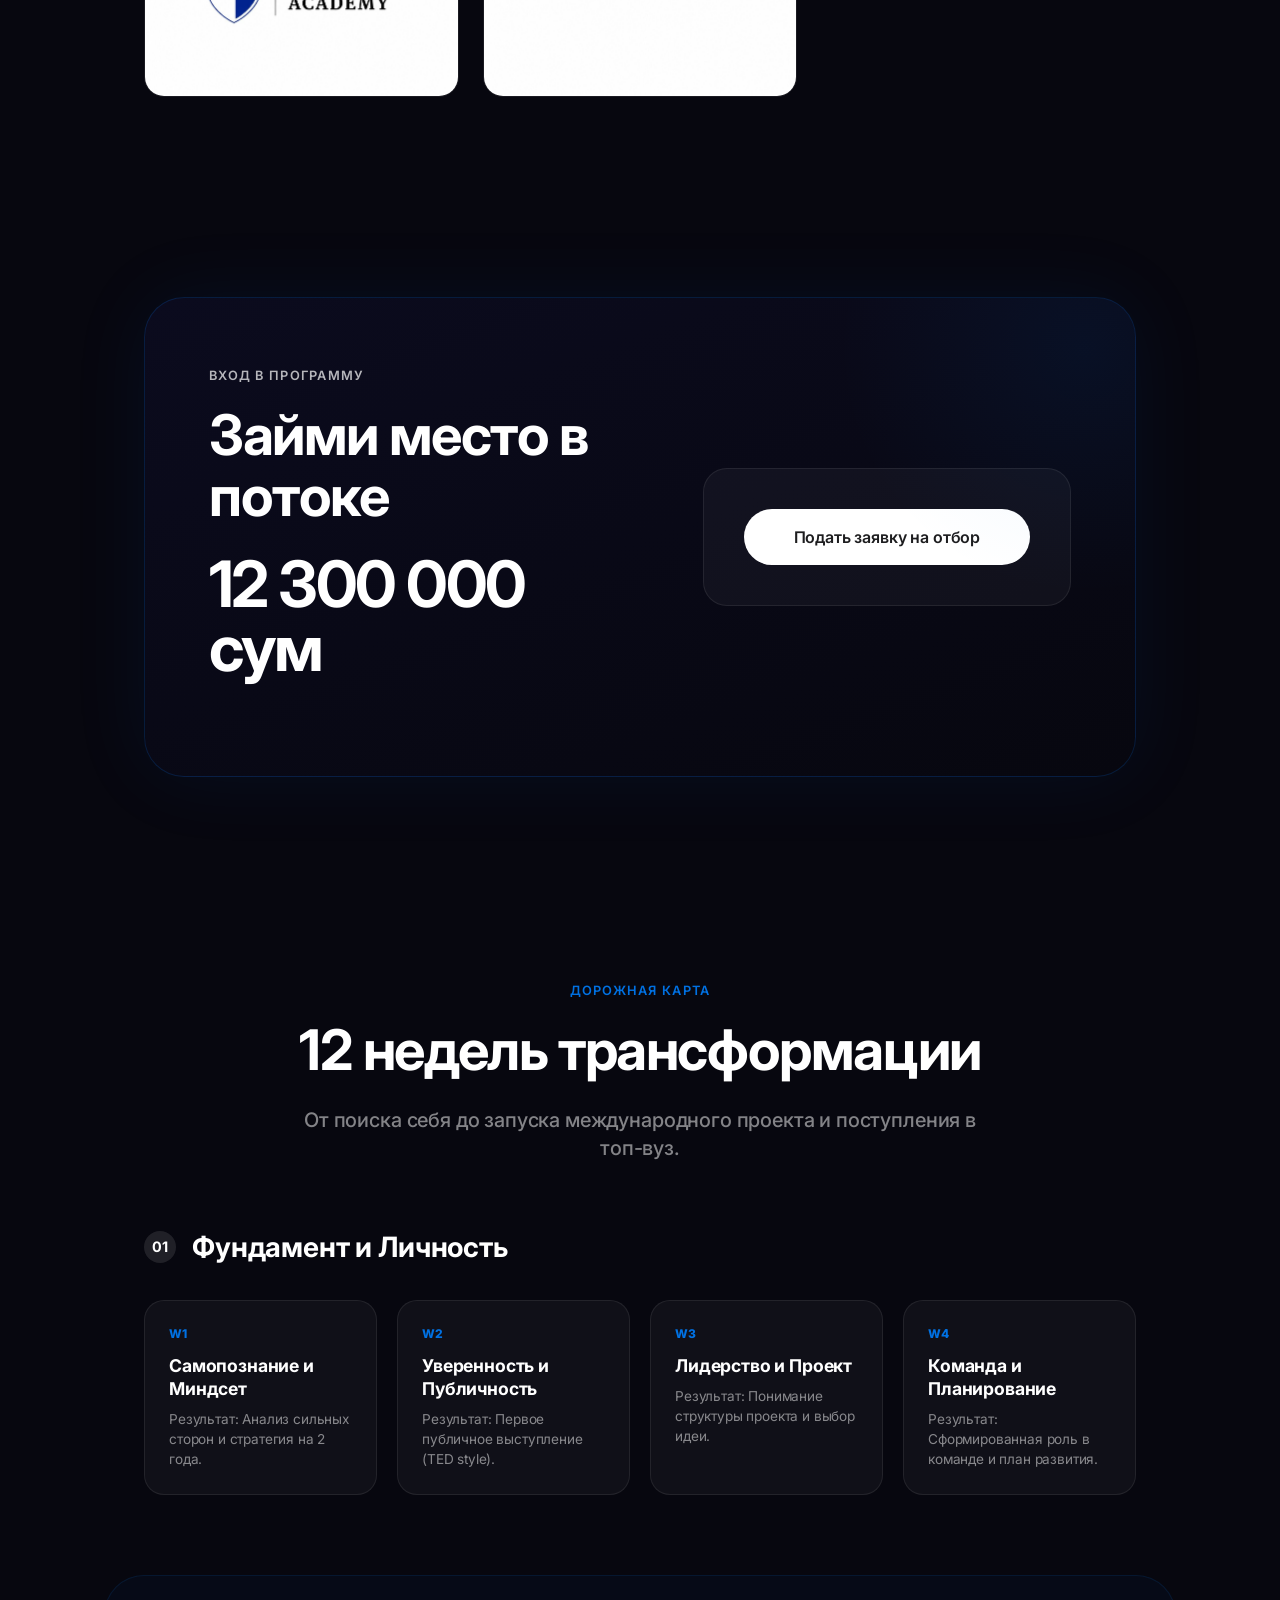
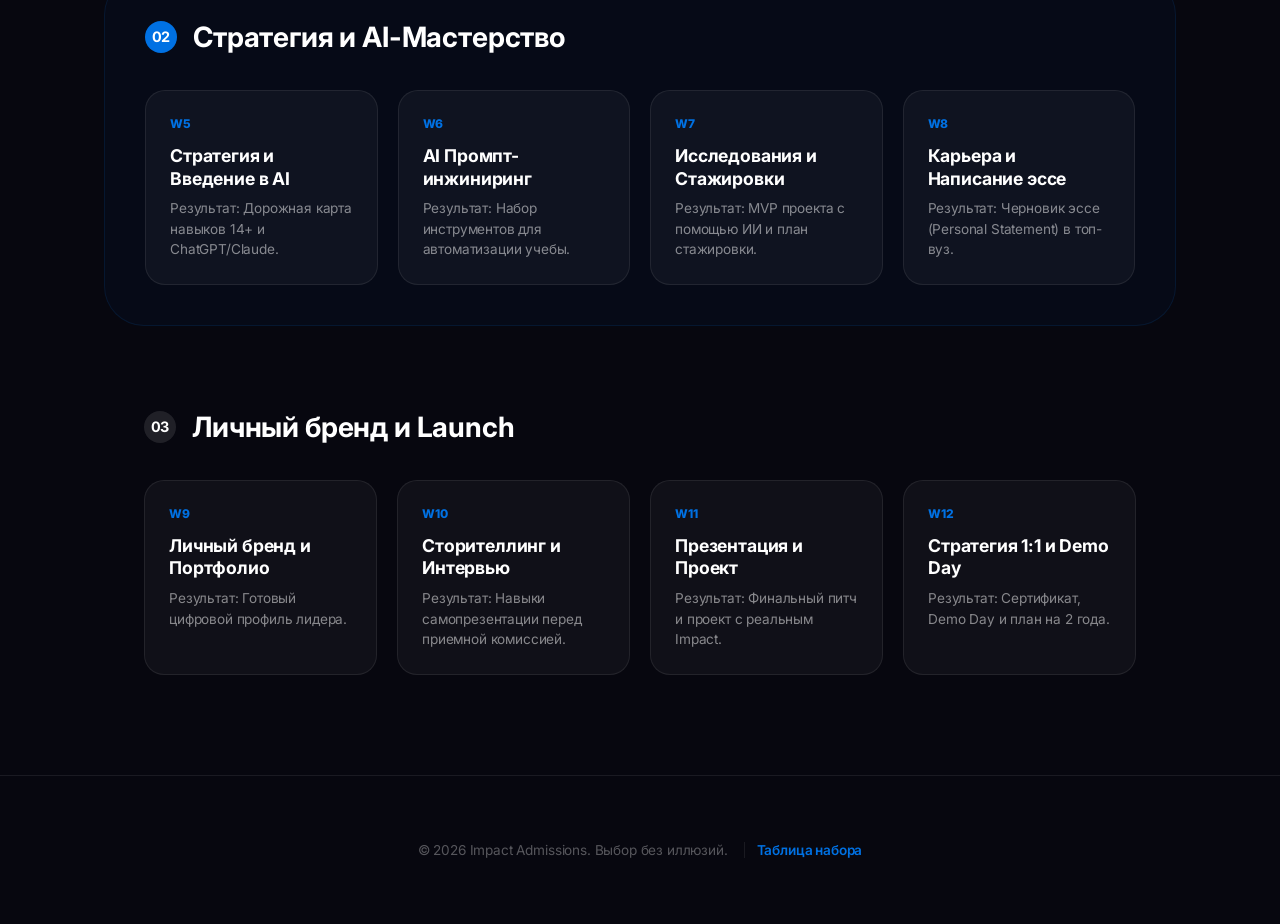
==== commit 11c2c67a: "Add files via upload" ====
--- a/ivy-materials/index.html
+++ b/ivy-materials/index.html
@@ -320,21 +320,6 @@
 
       <div class="mentor-duo-card">
         <div class="mentor-duo-photo-wrap">
-          <img src="mentor-safina.jpg" alt="Сафина Тешабаева" class="mentor-duo-photo" />
-        </div>
-        <div class="mentor-duo-info">
-          <p class="mentor-duo-tag">Главный ментор · Тренер нац. сборной</p>
-          <h3 class="mentor-duo-name">Сафина Тешабаева</h3>
-          <ul class="mentor-highlights">
-            <li>Основатель First Global Uzbekistan</li>
-            <li>Координатор NazarX и UzCombinator</li>
-            <li>Выводит команды Узбекистана на мировые соревнования</li>
-          </ul>
-        </div>
-      </div>
-
-      <div class="mentor-duo-card">
-        <div class="mentor-duo-photo-wrap">
           <img src="mentor-saidkarim.jpg" alt="Саидкарим Турсунбаев" class="mentor-duo-photo mentor-duo-photo--crop" />
         </div>
         <div class="mentor-duo-info">
@@ -501,6 +486,12 @@
       </div>
       <div class="collab-card">
         <img src="collab-firstglobal.jpg" alt="Impact × FIRST Global" />
+      </div>
+      <div class="collab-card">
+        <img src="collab-freshman-academy.jpg" alt="Impact × Freshman Academy" />
+      </div>
+      <div class="collab-card">
+        <img src="collab-tedxuwed.jpg" alt="Impact × TEDxUWED" />
       </div>
     </div>
   </div>
